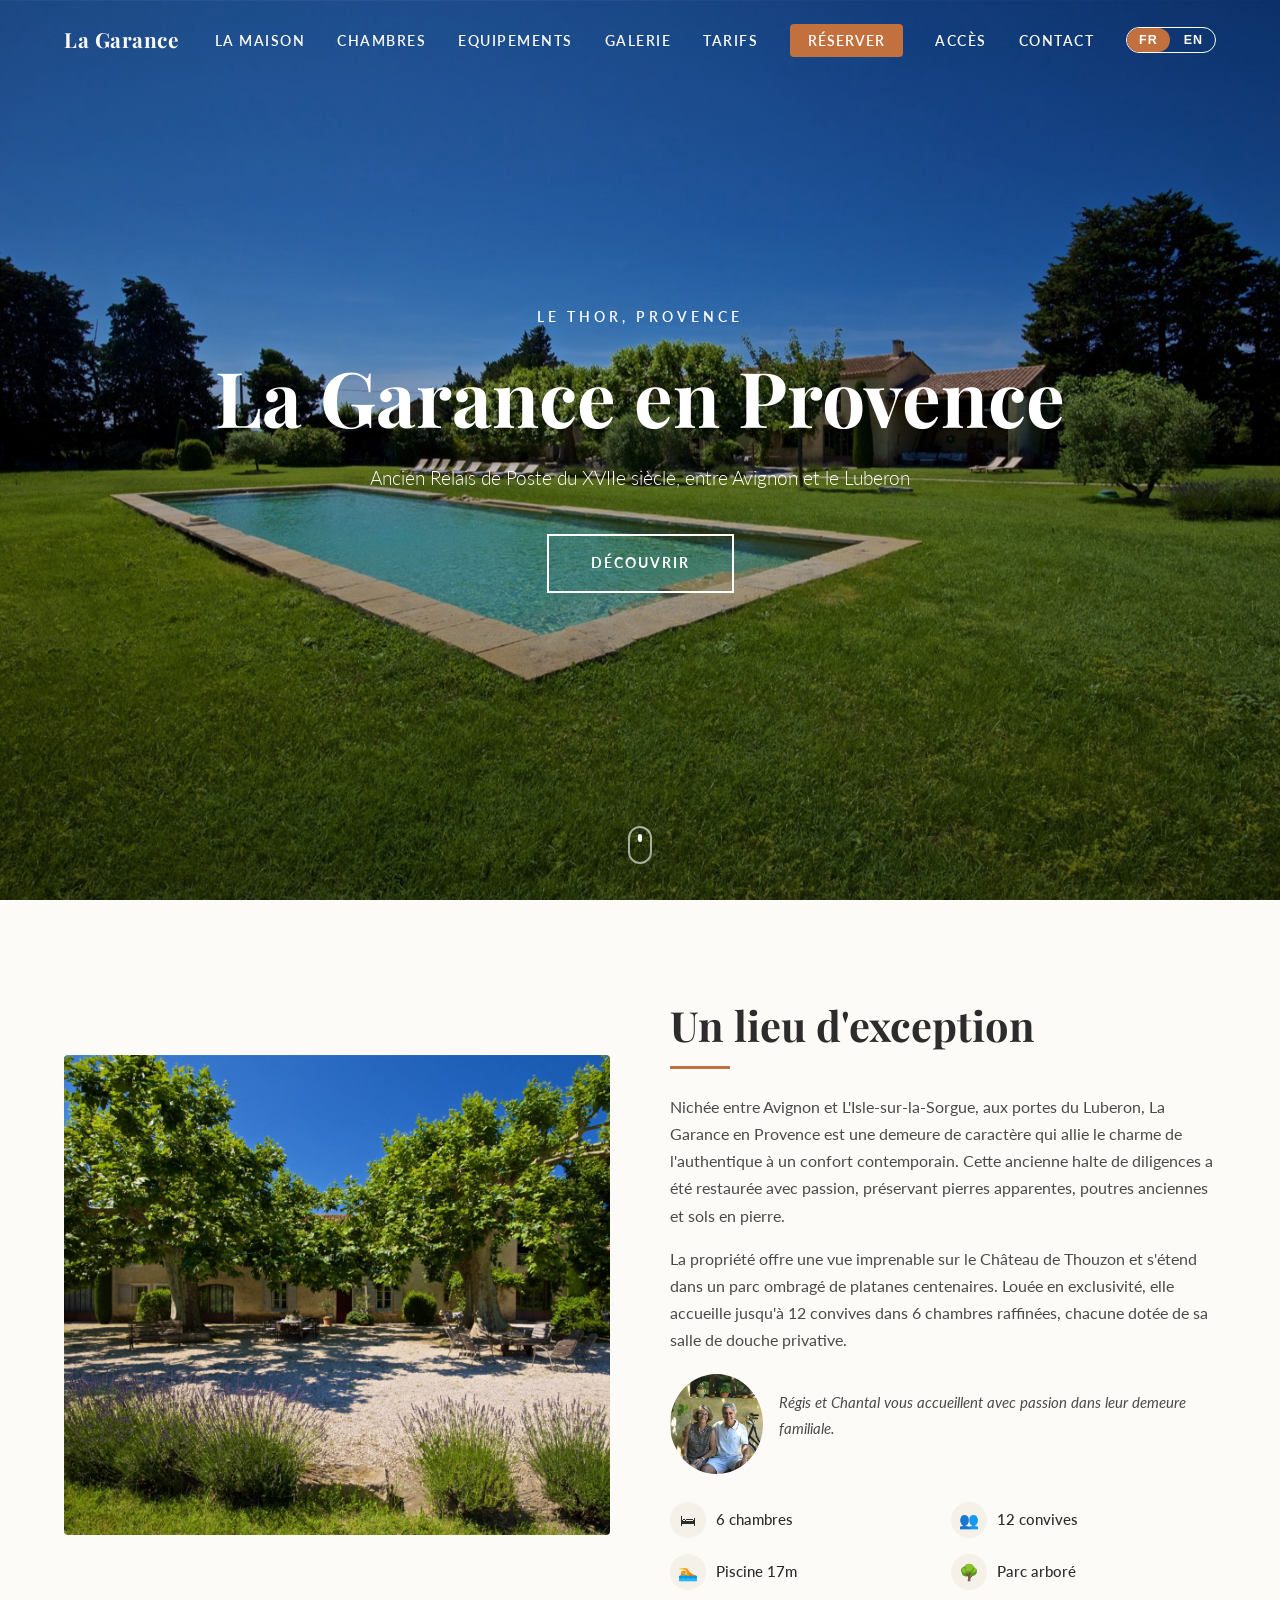
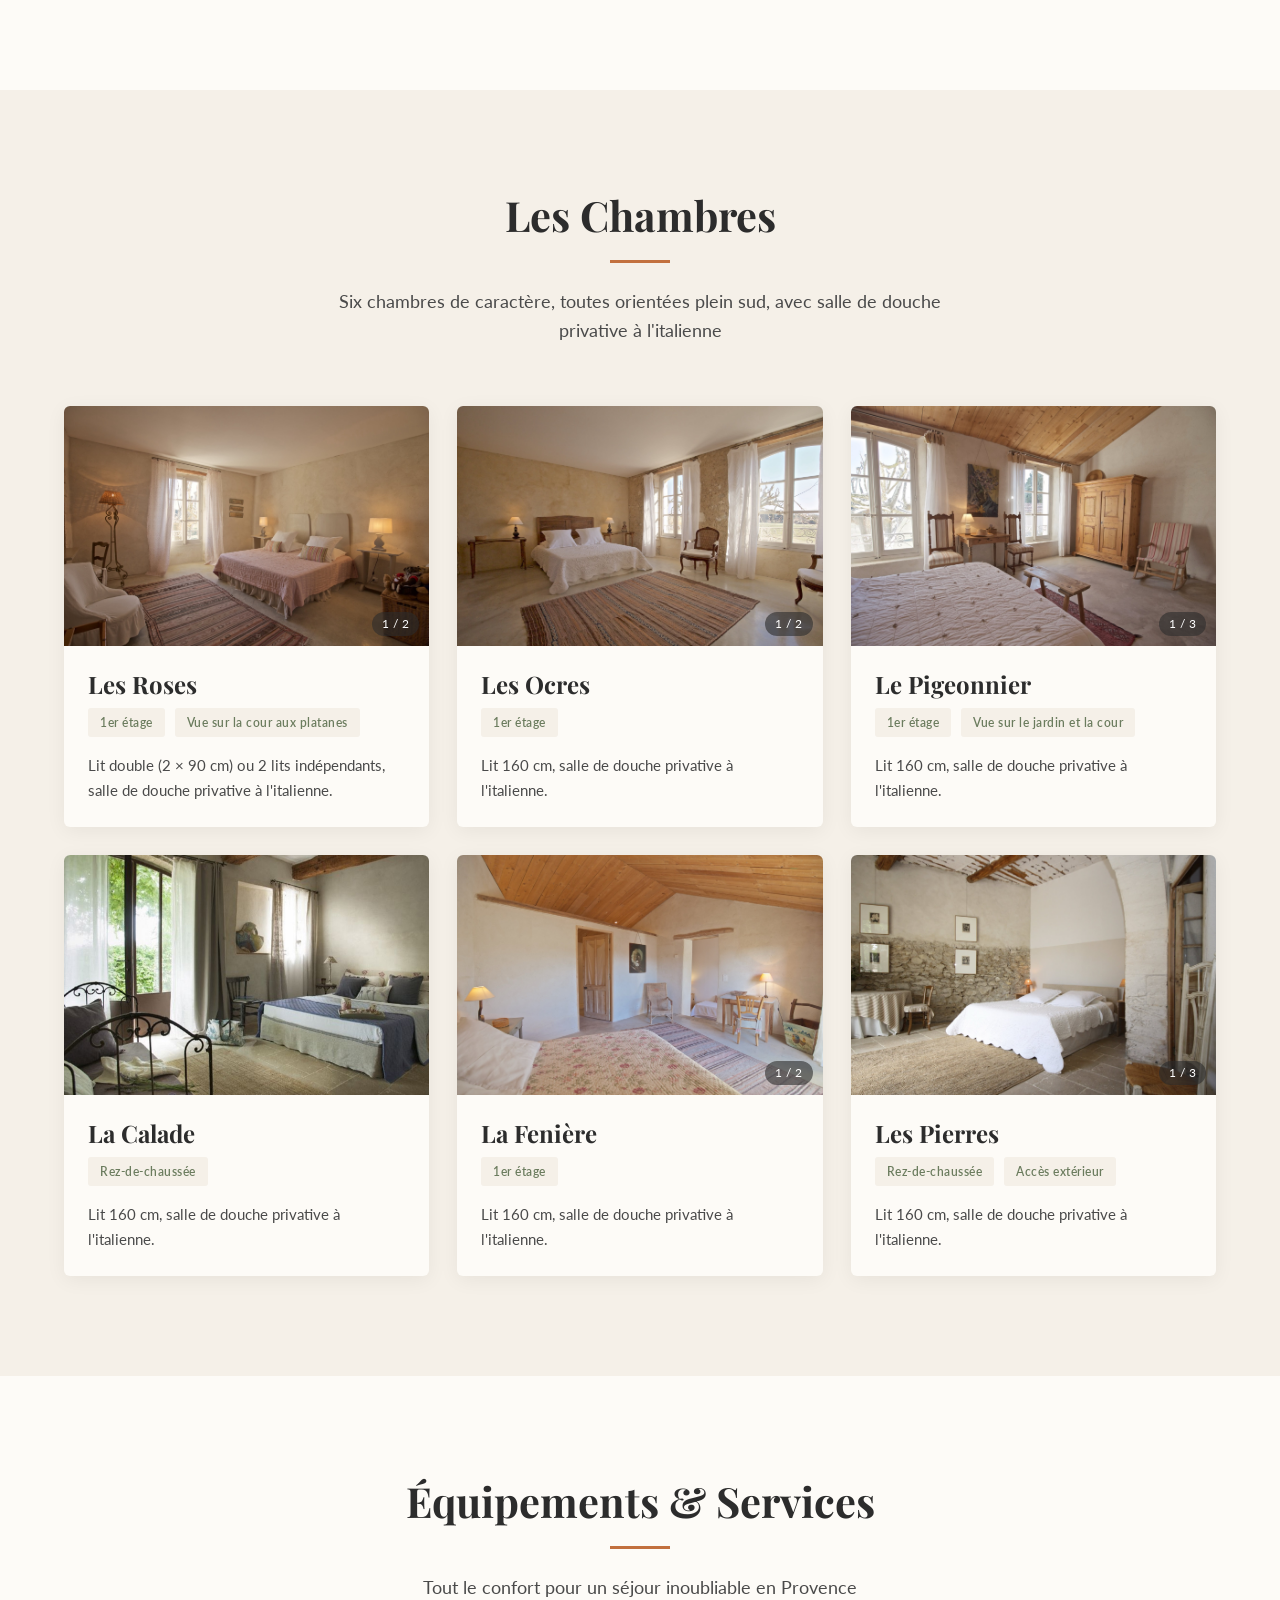
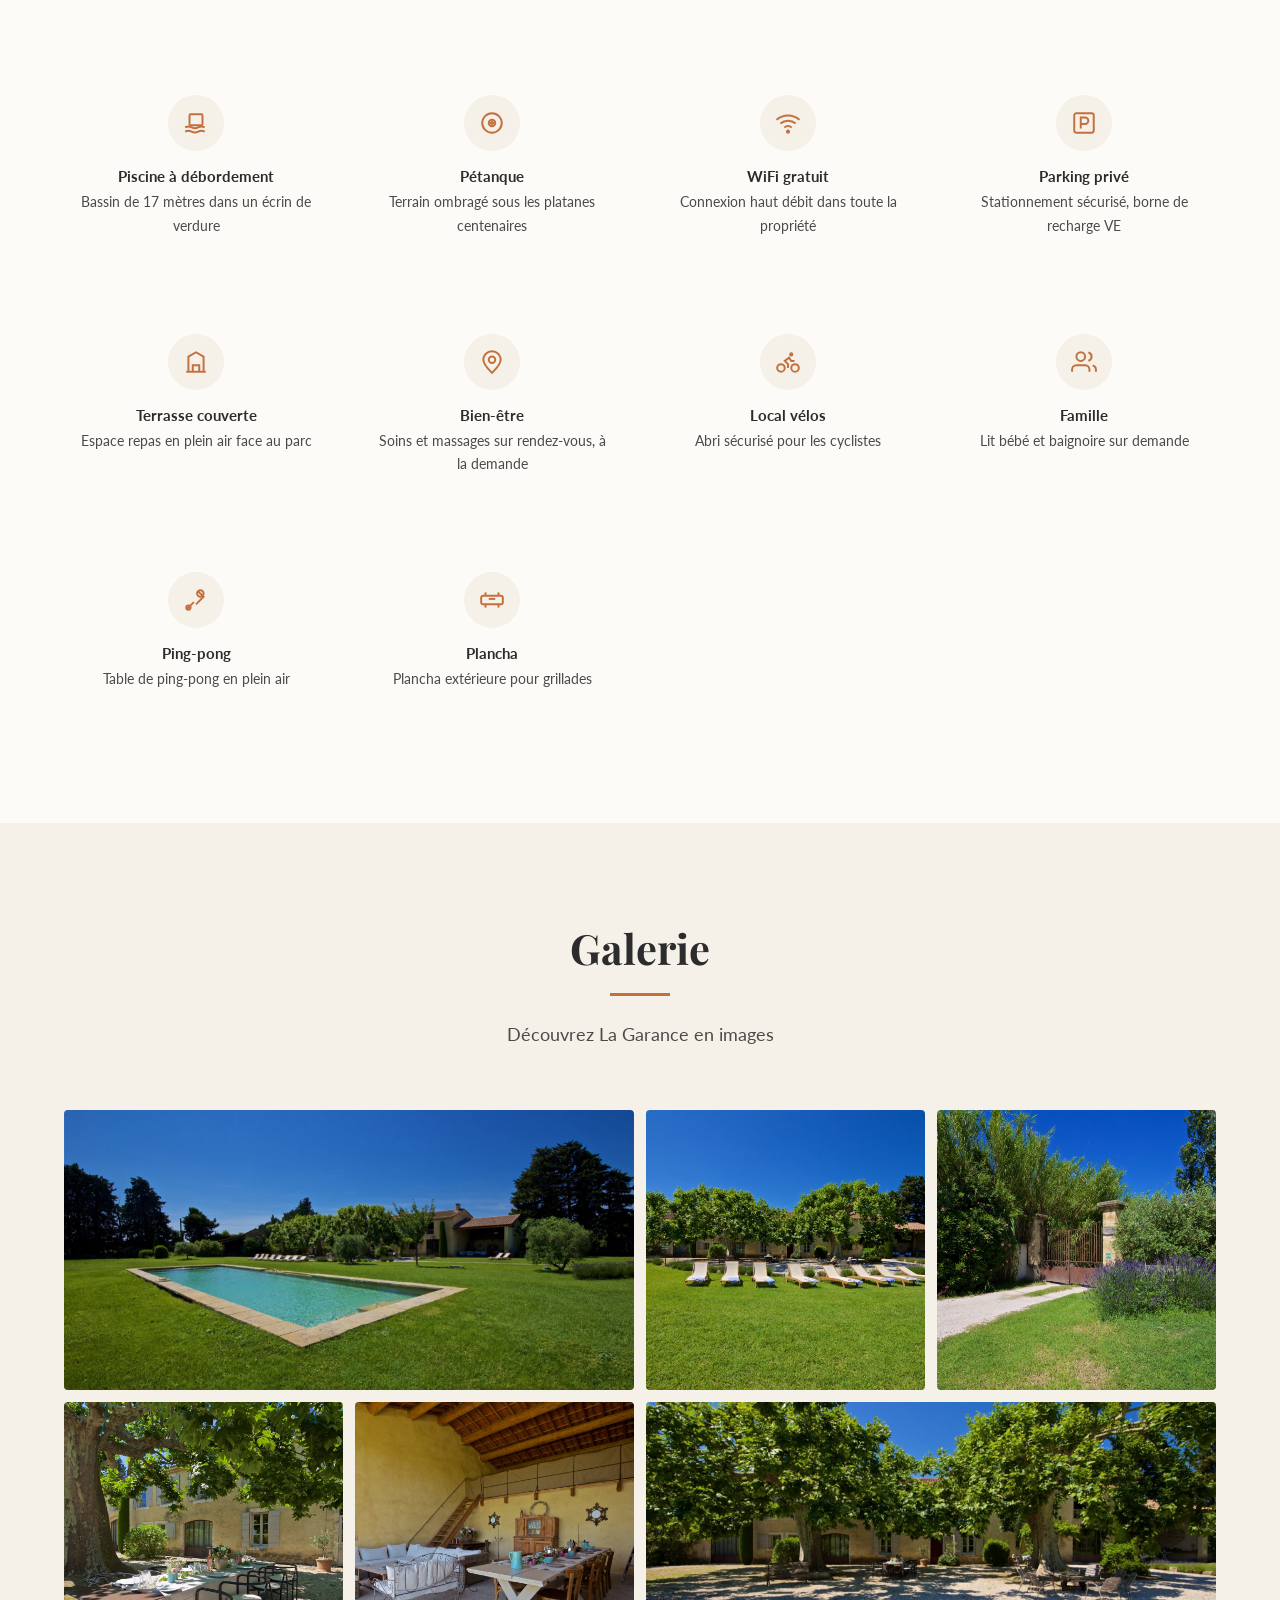
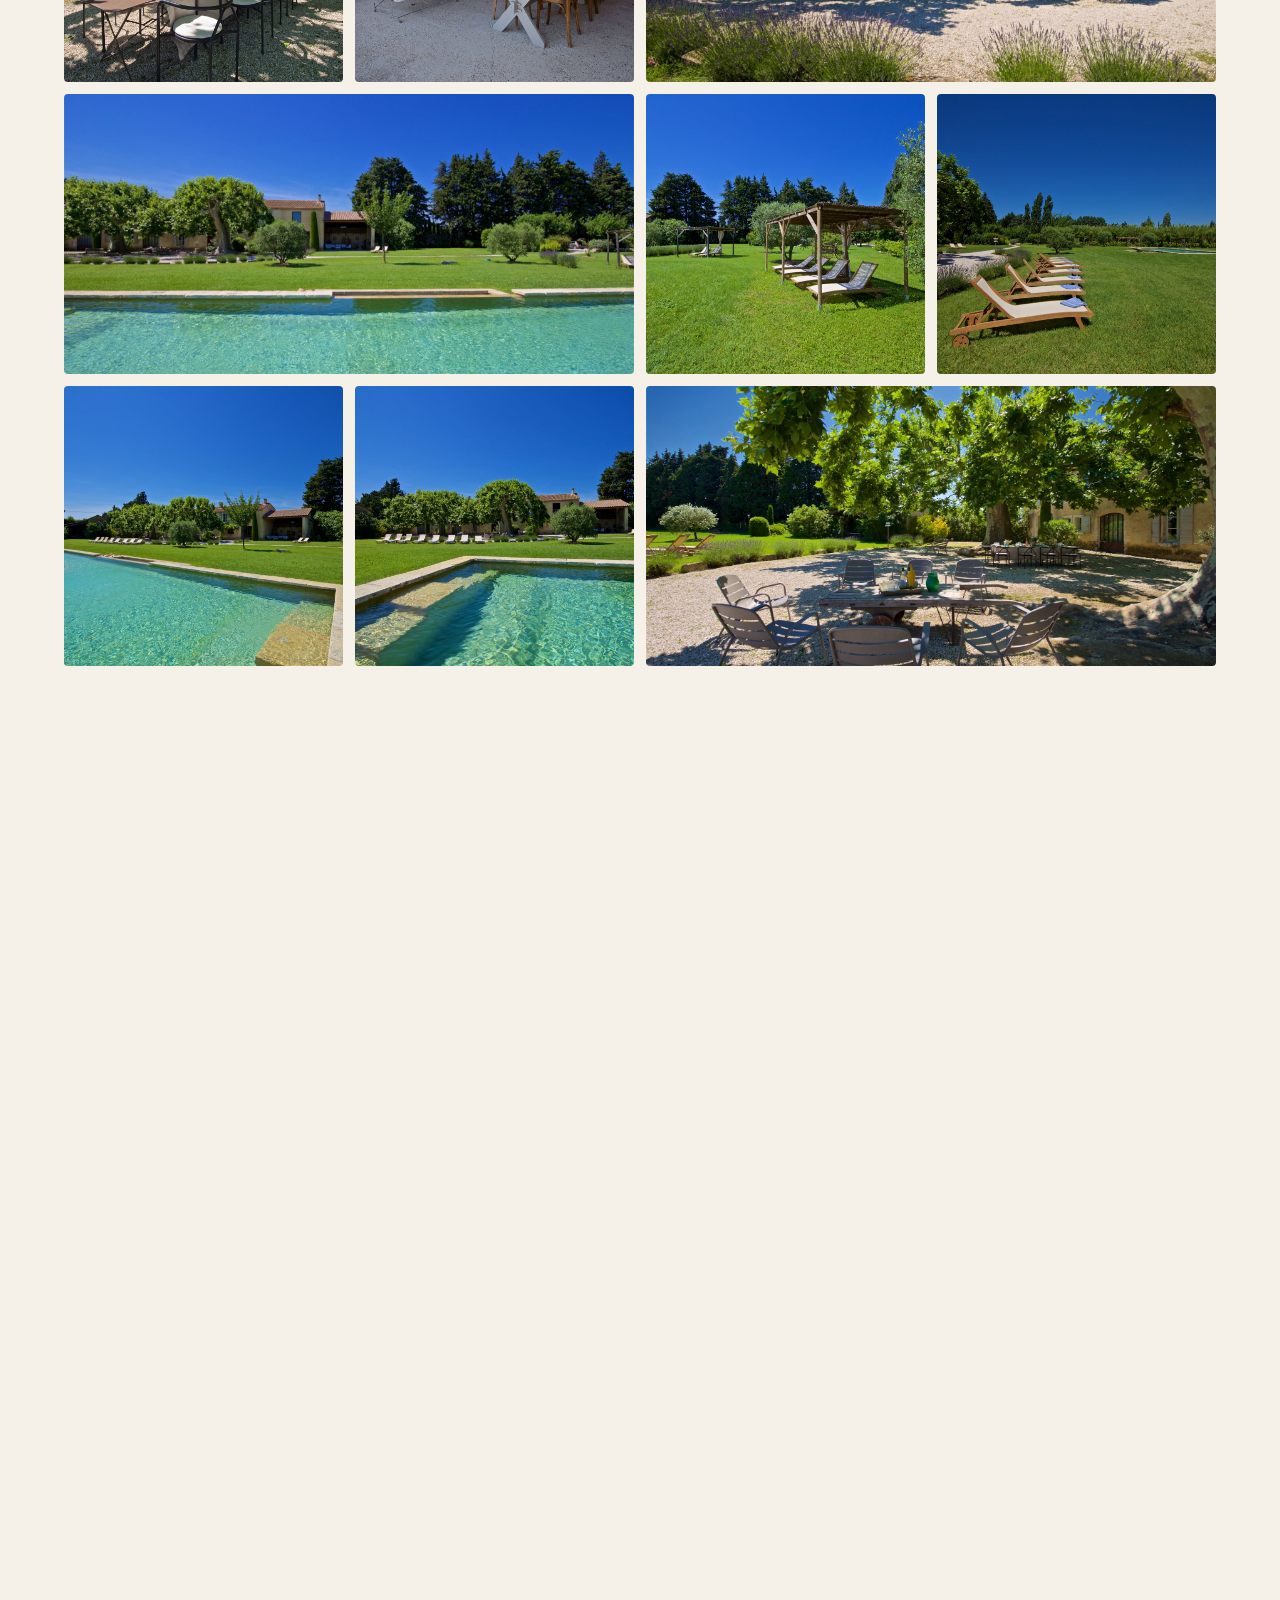
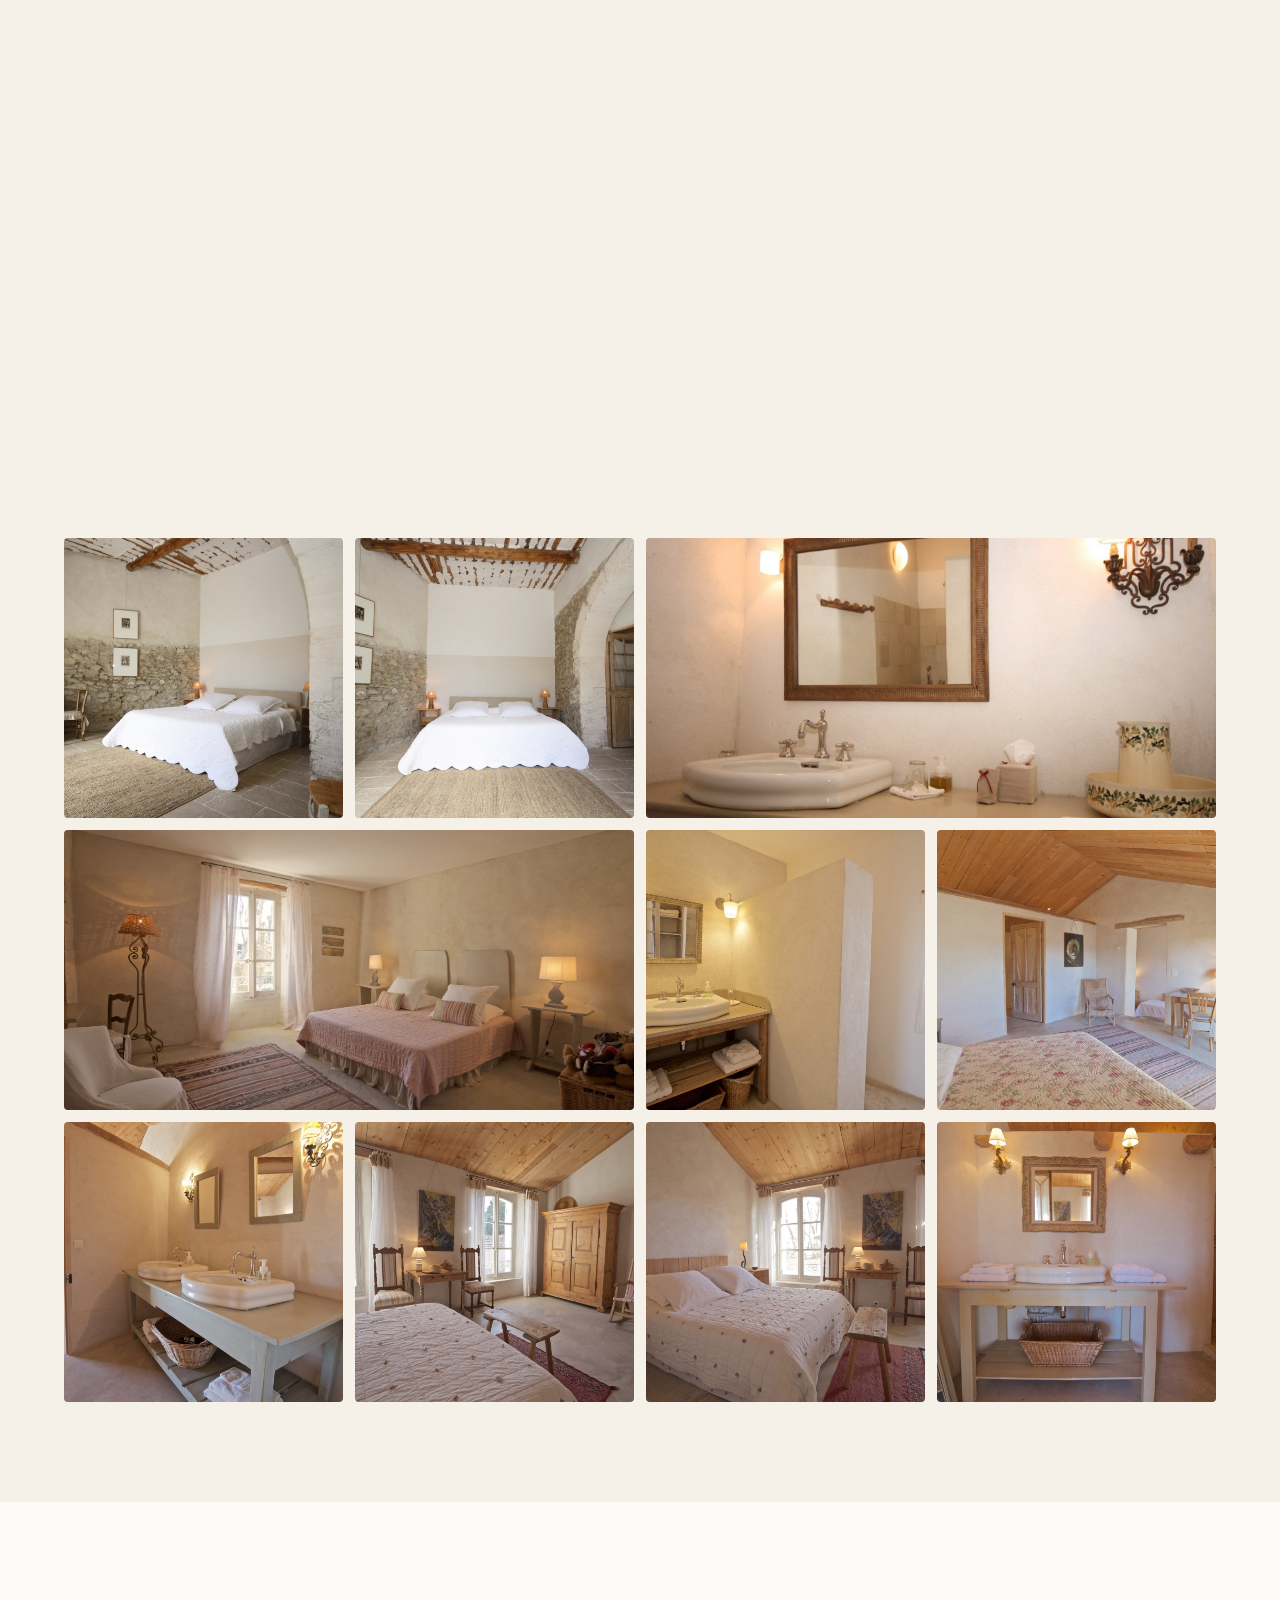
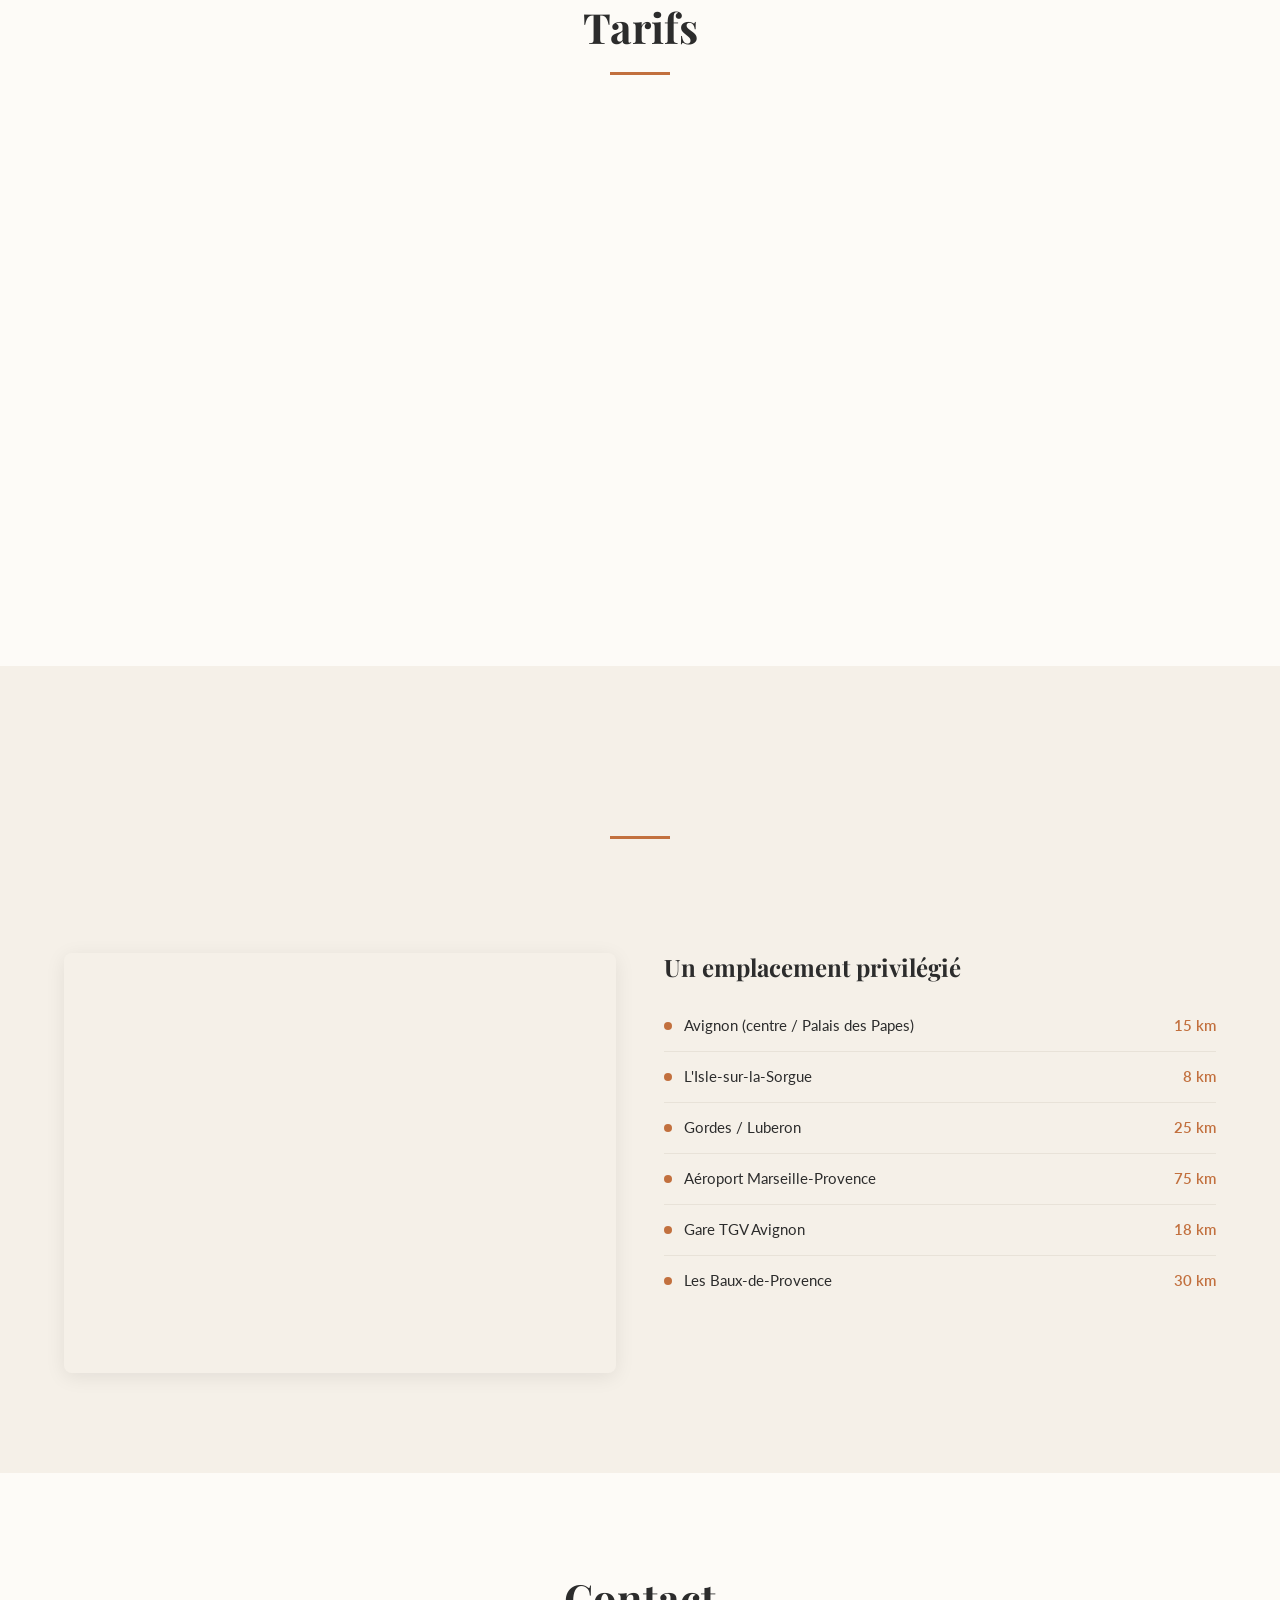
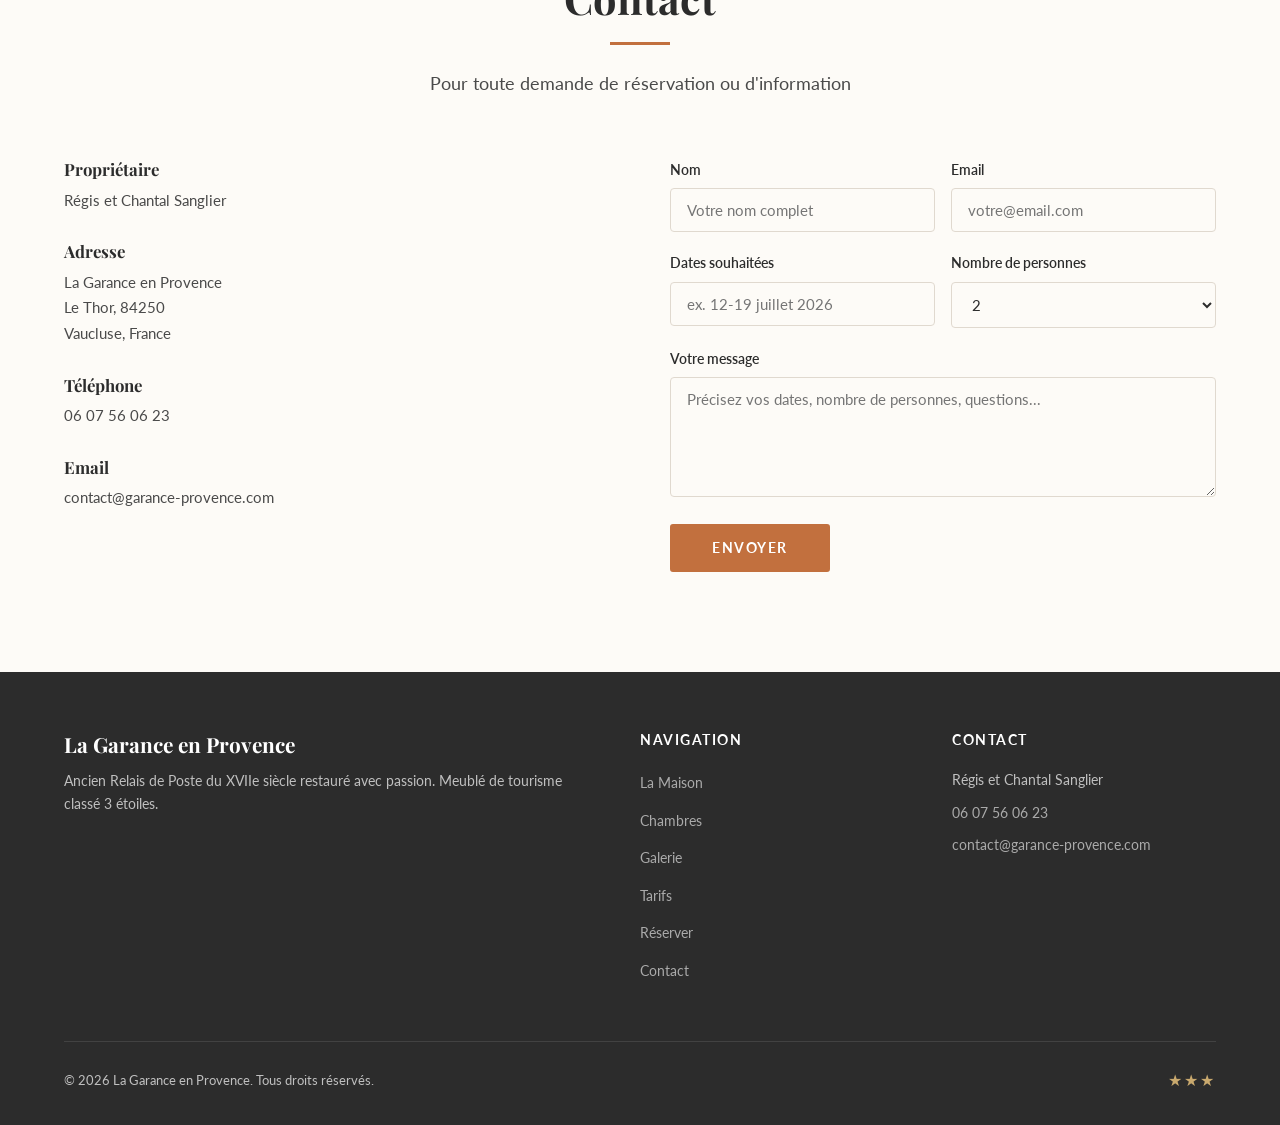
==== index.html @ 7ecfab86 "Chambres : harmonise la mention d'etage (1er etage) Co-Authored-By: Claude Sonnet 5.5 <noreply@anthr" ====
<!DOCTYPE html>
<html lang="fr">
<head>
  <meta charset="UTF-8">
  <meta name="viewport" content="width=device-width, initial-scale=1.0">
  <title>La Garance en Provence — Location de vacances, Le Thor, Vaucluse</title>
  <meta name="description" content="La Garance en Provence : ancien Relais de Poste du XVIIe siècle restauré. 6 chambres, piscine à débordement, entre Avignon et le Luberon. Location exclusive.">
  <meta name="keywords" content="location vacances provence, le thor, vaucluse, luberon, avignon, piscine, maison de charme, gîte luxe">
  <link rel="canonical" href="https://www.garance-provence.com/">
  <meta property="og:title" content="La Garance en Provence — Location de vacances en Provence">
  <meta property="og:description" content="Ancien Relais de Poste du XVIIe siècle, 6 chambres, piscine à débordement, entre Avignon et le Luberon.">
  <meta property="og:type" content="website">
  <meta property="og:url" content="https://www.garance-provence.com">
  <meta property="og:image" content="https://www.garance-provence.com/images/vue-exterieure-maison.jpg">
  <meta property="og:locale" content="fr_FR">
  <meta name="twitter:card" content="summary_large_image">
  <meta name="twitter:title" content="La Garance en Provence — Location de vacances">
  <meta name="twitter:description" content="Ancien Relais de Poste du XVIIe siècle restauré. 6 chambres, piscine à débordement, entre Avignon et le Luberon.">
  <meta name="twitter:image" content="https://www.garance-provence.com/images/vue-exterieure-maison.jpg">
  <meta name="geo.region" content="FR-84">
  <meta name="geo.placename" content="Le Thor">

  <!-- Preload hero image -->
  <link rel="preload" as="image" href="images/piscine-1.jpg">

  <!-- Structured data -->
  <script type="application/ld+json">
  {
    "@context": "https://schema.org",
    "@type": "LodgingBusiness",
    "name": "La Garance en Provence",
    "description": "Ancien Relais de Poste du XVIIe siècle restauré. 6 chambres avec salle de douche privative, piscine à débordement de 17m, entre Avignon et le Luberon.",
    "url": "https://www.garance-provence.com",
    "image": "https://www.garance-provence.com/images/vue-exterieure-maison.jpg",
    "address": {
      "@type": "PostalAddress",
      "streetAddress": "4010 Route de Saint Saturnin d'Avignon",
      "addressLocality": "Le Thor",
      "postalCode": "84250",
      "addressRegion": "Vaucluse",
      "addressCountry": "FR"
    },
    "geo": {
      "@type": "GeoCoordinates",
      "latitude": 43.905,
      "longitude": 4.978
    },
    "telephone": "+33607560623",
    "starRating": {
      "@type": "Rating",
      "ratingValue": "3"
    },
    "numberOfRooms": 6,
    "amenityFeature": [
      {"@type": "LocationFeatureSpecification", "name": "Piscine à débordement 17m", "value": true},
      {"@type": "LocationFeatureSpecification", "name": "Wi-Fi gratuit", "value": true},
      {"@type": "LocationFeatureSpecification", "name": "Parking privé", "value": true},
      {"@type": "LocationFeatureSpecification", "name": "Borne recharge électrique", "value": true}
    ],
    "checkinTime": "16:00",
    "checkoutTime": "10:00",
    "priceRange": "6500€ - 7650€ / semaine",
    "currenciesAccepted": "EUR",
    "maximumAttendeeCapacity": 12
  }
  </script>

  <!-- Fonts -->
  <link rel="preconnect" href="https://fonts.googleapis.com">
  <link rel="preconnect" href="https://fonts.gstatic.com" crossorigin>
  <link href="https://fonts.googleapis.com/css2?family=Playfair+Display:ital,wght@0,400;0,700;1,400&family=Lato:wght@300;400;700&display=swap" rel="stylesheet">

  <!-- Favicon (terracotta colored) -->
  <link rel="icon" href="data:image/svg+xml,<svg xmlns='http://www.w3.org/2000/svg' viewBox='0 0 100 100'><text y='.9em' font-size='90'>🏡</text></svg>">

  <link rel="stylesheet" href="styles.css?v=2">
</head>
<body>

  <!-- ============== HEADER ============== -->
  <header class="site-header">
    <nav class="nav-inner">
      <a href="#hero" class="nav-logo">La Garance</a>
      <ul class="nav-links">
        <li><a href="#about" data-i18n="nav_about">La Maison</a></li>
        <li><a href="#rooms" data-i18n="nav_rooms">Chambres</a></li>
        <li><a href="#amenities" data-i18n="nav_amenities">Equipements</a></li>
        <li><a href="#gallery" data-i18n="nav_gallery">Galerie</a></li>
        <li><a href="#pricing" data-i18n="nav_pricing">Tarifs</a></li>
        <li><a href="booking.html" class="nav-book-btn" data-i18n="nav_booking">Réserver</a></li>
        <li><a href="#location" data-i18n="nav_location">Accès</a></li>
        <li><a href="#contact" data-i18n="nav_contact">Contact</a></li>
        <li>
          <div class="lang-toggle">
            <button class="lang-btn active" data-lang="fr">FR</button>
            <button class="lang-btn" data-lang="en">EN</button>
          </div>
        </li>
      </ul>
      <button class="nav-hamburger" aria-label="Menu">
        <span></span><span></span><span></span>
      </button>
    </nav>
  </header>

  <!-- ============== HERO ============== -->
  <section id="hero" class="hero">
    <div class="hero-bg"></div>
    <div class="hero-content">
      <p class="hero-tag" data-i18n="hero_tag">Le Thor, Provence</p>
      <h1 data-i18n="hero_title">La Garance en Provence</h1>
      <p class="hero-sub" data-i18n="hero_sub">Ancien Relais de Poste du XVIIe siècle, entre Avignon et le Luberon</p>
      <a href="#about" class="hero-cta" data-i18n="hero_cta">Découvrir</a>
    </div>
    <div class="scroll-indicator"><span></span></div>
  </section>

  <!-- ============== ABOUT ============== -->
  <section id="about" class="about">
    <div class="container">
      <div class="about-grid">
        <div class="about-image reveal">
          <img loading="lazy" src="images/cour-platanes.jpg"
               alt="La Garance en Provence — cour intérieure avec platanes centenaires et lavande">
        </div>
        <div class="about-text reveal">
          <h2 data-i18n="about_title">Un lieu d'exception</h2>
          <hr class="section-divider">
          <p data-i18n="about_p1">Nichée entre Avignon et L'Isle-sur-la-Sorgue, aux portes du Luberon, La Garance en Provence est une demeure de caractère qui allie le charme de l'authentique à un confort contemporain. Cette ancienne halte de diligences a été restaurée avec passion, préservant pierres apparentes, poutres anciennes et sols en pierre.</p>
          <p data-i18n="about_p2">La propriété offre une vue imprenable sur le Château de Thouzon et s'étend dans un parc ombragé de platanes centenaires. Louée en exclusivité, elle accueille jusqu'à 12 convives dans 6 chambres raffinées, chacune dotée de sa salle de douche privative.</p>
          <div class="about-owners" style="display:flex;align-items:center;gap:16px;margin:20px 0;">
            <img loading="lazy" src="images/anciennes-photos/garance_12.jpg" alt="Régis et Chantal" style="width:100px;height:100px;border-radius:50%;object-fit:cover;">
            <p style="font-style:italic;color:var(--charcoal-lt);font-size:0.95rem;" data-i18n="about_owners">Régis et Chantal vous accueillent avec passion dans leur demeure familiale.</p>
          </div>
          <div class="about-features">
            <div class="about-feature">
              <div class="icon">🛏</div>
              <span data-i18n="about_f1">6 chambres</span>
            </div>
            <div class="about-feature">
              <div class="icon">👥</div>
              <span data-i18n="about_f2">12 convives</span>
            </div>
            <div class="about-feature">
              <div class="icon">🏊</div>
              <span data-i18n="about_f3">Piscine 17m</span>
            </div>
            <div class="about-feature">
              <div class="icon">🌳</div>
              <span data-i18n="about_f4">Parc arboré</span>
            </div>
          </div>
        </div>
      </div>
    </div>
  </section>

  <!-- ============== ROOMS ============== -->
  <section id="rooms" class="rooms">
    <div class="container">
      <h2 class="section-title reveal" data-i18n="rooms_title">Les Chambres</h2>
      <hr class="section-divider">
      <p class="section-subtitle reveal" data-i18n="rooms_sub">Six chambres de caractère, toutes orientées plein sud, avec salle de douche privative à l'italienne</p>
      <div class="rooms-grid">
        <!-- Room 1 -->
        <div class="room-card reveal">
          <div class="room-card-img room-carousel">
            <div class="room-carousel-track">
              <img loading="lazy" src="images/chambre-roses.jpg" alt="Chambre Les Roses">
              <img loading="lazy" src="images/chambre-roses-salle-de-douche.jpg" alt="Salle de douche de la chambre Les Roses">
            </div>
          </div>
          <div class="room-card-body">
            <h3 data-i18n="room1_title">Les Roses</h3>
            <div class="room-tags">
              <span class="room-tag" data-i18n="room1_tag1">1er étage</span>
              <span class="room-tag" data-i18n="room1_tag2">Vue sur la cour aux platanes</span>
            </div>
            <p data-i18n="room1_desc">Lit double (2 × 90 cm) ou 2 lits indépendants, salle de douche privative à l'italienne.</p>
          </div>
        </div>
        <!-- Room 2 -->
        <div class="room-card reveal">
          <div class="room-card-img room-carousel">
            <div class="room-carousel-track">
              <img loading="lazy" src="images/chambre-ocres.jpg" alt="Chambre Les Ocres">
              <img loading="lazy" src="images/chambre-ocres-salle-de-douche.jpg" alt="Salle de douche de la chambre Les Ocres">
            </div>
          </div>
          <div class="room-card-body">
            <h3 data-i18n="room2_title">Les Ocres</h3>
            <div class="room-tags">
              <span class="room-tag" data-i18n="room2_tag1">1er étage</span>
            </div>
            <p data-i18n="room2_desc">Lit 160 cm, salle de douche privative à l'italienne.</p>
          </div>
        </div>
        <!-- Room 3 -->
        <div class="room-card reveal">
          <div class="room-card-img room-carousel">
            <div class="room-carousel-track">
              <img loading="lazy" src="images/chambre-pigeonnier-1.jpg" alt="Chambre Le Pigeonnier">
              <img loading="lazy" src="images/chambre-pigeonnier-2.jpg" alt="Chambre Le Pigeonnier, autre vue">
              <img loading="lazy" src="images/chambre-pigeonnier-salle-de-douche.jpg" alt="Salle de douche de la chambre Le Pigeonnier">
            </div>
          </div>
          <div class="room-card-body">
            <h3 data-i18n="room3_title">Le Pigeonnier</h3>
            <div class="room-tags">
              <span class="room-tag" data-i18n="room3_tag1">1er étage</span>
              <span class="room-tag" data-i18n="room3_tag2">Vue sur le jardin et la cour</span>
            </div>
            <p data-i18n="room3_desc">Lit 160 cm, salle de douche privative à l'italienne.</p>
          </div>
        </div>
        <!-- Room 4 -->
        <div class="room-card reveal">
          <div class="room-card-img">
            <div class="room-carousel-track">
              <img loading="lazy" src="images/chambre-calade.jpg" alt="Chambre La Calade">
            </div>
          </div>
          <div class="room-card-body">
            <h3 data-i18n="room4_title">La Calade</h3>
            <div class="room-tags">
              <span class="room-tag" data-i18n="room4_tag1">Rez-de-chaussée</span>
            </div>
            <p data-i18n="room4_desc">Lit 160 cm, salle de douche privative à l'italienne.</p>
          </div>
        </div>
        <!-- Room 5 -->
        <div class="room-card reveal">
          <div class="room-card-img room-carousel">
            <div class="room-carousel-track">
              <img loading="lazy" src="images/chambre-feniere.jpg" alt="Chambre La Fenière">
              <img loading="lazy" src="images/chambre-feniere-salle-de-douche.jpg" alt="Salle de douche de la chambre La Fenière">
            </div>
          </div>
          <div class="room-card-body">
            <h3 data-i18n="room5_title">La Fenière</h3>
            <div class="room-tags">
              <span class="room-tag" data-i18n="room5_tag1">1er étage</span>
            </div>
            <p data-i18n="room5_desc">Lit 160 cm, salle de douche privative à l'italienne.</p>
          </div>
        </div>
        <!-- Room 6 -->
        <div class="room-card reveal">
          <div class="room-card-img room-carousel">
            <div class="room-carousel-track">
              <img loading="lazy" src="images/chambre-pierres-1.jpg" alt="Chambre Les Pierres">
              <img loading="lazy" src="images/chambre-pierres-2.jpg" alt="Chambre Les Pierres, autre vue">
              <img loading="lazy" src="images/chambre-pierres-salle-de-douche.jpg" alt="Salle de douche de la chambre Les Pierres">
            </div>
          </div>
          <div class="room-card-body">
            <h3 data-i18n="room6_title">Les Pierres</h3>
            <div class="room-tags">
              <span class="room-tag" data-i18n="room6_tag1">Rez-de-chaussée</span>
              <span class="room-tag" data-i18n="room6_tag2">Accès extérieur</span>
            </div>
            <p data-i18n="room6_desc">Lit 160 cm, salle de douche privative à l'italienne.</p>
          </div>
        </div>
      </div>
    </div>
  </section>

  <!-- ============== AMENITIES ============== -->
  <section id="amenities" class="amenities">
    <div class="container">
      <h2 class="section-title reveal" data-i18n="amen_title">Équipements & Services</h2>
      <hr class="section-divider">
      <p class="section-subtitle reveal" data-i18n="amen_sub">Tout le confort pour un séjour inoubliable en Provence</p>
      <div class="amenities-grid">
        <!-- Pool -->
        <div class="amenity-item reveal">
          <div class="amenity-icon">
            <svg viewBox="0 0 24 24"><path d="M2 20c2-1 4-1 6 0s4 1 6 0 4-1 6 0"/><path d="M2 16c2-1 4-1 6 0s4 1 6 0 4-1 6 0"/><rect x="6" y="4" width="12" height="10" rx="1"/></svg>
          </div>
          <h4 data-i18n="amen1_title">Piscine à débordement</h4>
          <p data-i18n="amen1_desc">Bassin de 17 mètres dans un écrin de verdure</p>
        </div>
        <!-- Petanque -->
        <div class="amenity-item reveal">
          <div class="amenity-icon">
            <svg viewBox="0 0 24 24"><circle cx="12" cy="12" r="9"/><circle cx="12" cy="12" r="3"/><circle cx="12" cy="12" r="1"/></svg>
          </div>
          <h4 data-i18n="amen2_title">Pétanque</h4>
          <p data-i18n="amen2_desc">Terrain ombragé sous les platanes centenaires</p>
        </div>
        <!-- WiFi -->
        <div class="amenity-item reveal">
          <div class="amenity-icon">
            <svg viewBox="0 0 24 24"><path d="M5 12.55a11 11 0 0 1 14.08 0"/><path d="M1.42 9a16 16 0 0 1 21.16 0"/><path d="M8.53 16.11a6 6 0 0 1 6.95 0"/><circle cx="12" cy="20" r="1"/></svg>
          </div>
          <h4 data-i18n="amen3_title">WiFi gratuit</h4>
          <p data-i18n="amen3_desc">Connexion haut débit dans toute la propriété</p>
        </div>
        <!-- Parking -->
        <div class="amenity-item reveal">
          <div class="amenity-icon">
            <svg viewBox="0 0 24 24"><rect x="3" y="3" width="18" height="18" rx="2"/><path d="M9 17V7h4a3 3 0 0 1 0 6H9"/></svg>
          </div>
          <h4 data-i18n="amen4_title">Parking privé</h4>
          <p data-i18n="amen4_desc">Stationnement sécurisé, borne de recharge VE</p>
        </div>
        <!-- Terrace -->
        <div class="amenity-item reveal">
          <div class="amenity-icon">
            <svg viewBox="0 0 24 24"><path d="M3 21h18"/><path d="M5 21V7l7-4 7 4v14"/><path d="M9 21v-6h6v6"/></svg>
          </div>
          <h4 data-i18n="amen5_title">Terrasse couverte</h4>
          <p data-i18n="amen5_desc">Espace repas en plein air face au parc</p>
        </div>
        <!-- Wellness -->
        <div class="amenity-item reveal">
          <div class="amenity-icon">
            <svg viewBox="0 0 24 24"><path d="M12 22c4-4 8-7.5 8-12a8 8 0 1 0-16 0c0 4.5 4 8 8 12z"/><circle cx="12" cy="10" r="3"/></svg>
          </div>
          <h4 data-i18n="amen6_title">Bien-être</h4>
          <p data-i18n="amen6_desc">Soins et massages sur rendez-vous, à la demande</p>
        </div>
        <!-- Bikes -->
        <div class="amenity-item reveal">
          <div class="amenity-icon">
            <svg viewBox="0 0 24 24"><circle cx="5.5" cy="17.5" r="3.5"/><circle cx="18.5" cy="17.5" r="3.5"/><path d="M15 6a1 1 0 1 0 0-2 1 1 0 0 0 0 2z"/><path d="M12 17.5V14l-3-3 4-3 2 3h3"/></svg>
          </div>
          <h4 data-i18n="amen7_title">Local vélos</h4>
          <p data-i18n="amen7_desc">Abri sécurisé pour les cyclistes</p>
        </div>
        <!-- Family -->
        <div class="amenity-item reveal">
          <div class="amenity-icon">
            <svg viewBox="0 0 24 24"><path d="M17 21v-2a4 4 0 0 0-4-4H5a4 4 0 0 0-4 4v2"/><circle cx="9" cy="7" r="4"/><path d="M23 21v-2a4 4 0 0 0-3-3.87"/><path d="M16 3.13a4 4 0 0 1 0 7.75"/></svg>
          </div>
          <h4 data-i18n="amen8_title">Famille</h4>
          <p data-i18n="amen8_desc">Lit bébé et baignoire sur demande</p>
        </div>
        <!-- Ping Pong -->
        <div class="amenity-item reveal">
          <div class="amenity-icon">
            <svg viewBox="0 0 24 24"><circle cx="16" cy="6" r="3"/><path d="M3 21l7-7"/><circle cx="5" cy="19" r="2"/><path d="M14 4l5 5-7 7"/></svg>
          </div>
          <h4 data-i18n="amen9_title">Ping-pong</h4>
          <p data-i18n="amen9_desc">Table de ping-pong en plein air</p>
        </div>
        <!-- Plancha -->
        <div class="amenity-item reveal">
          <div class="amenity-icon">
            <svg viewBox="0 0 24 24"><rect x="2" y="8" width="20" height="8" rx="2"/><path d="M6 8V5"/><path d="M18 8V5"/><path d="M6 16v3"/><path d="M18 16v3"/><path d="M9 11h6"/></svg>
          </div>
          <h4 data-i18n="amen10_title">Plancha</h4>
          <p data-i18n="amen10_desc">Plancha extérieure pour grillades</p>
        </div>
      </div>
    </div>
  </section>

  <!-- ============== GALLERY ============== -->
  <section id="gallery" class="gallery">
    <div class="container">
      <h2 class="section-title reveal" data-i18n="gallery_title">Galerie</h2>
      <hr class="section-divider">
      <p class="section-subtitle reveal" data-i18n="gallery_sub">Découvrez La Garance en images</p>
      <div class="gallery-grid">
        <div class="gallery-item wide reveal">
          <img loading="lazy" src="images/piscine-1.jpg" alt="Piscine en pierre et jardin, vue sur le mas">
        </div>
        <div class="gallery-item reveal">
          <img loading="lazy" src="images/vue-exterieure-maison.jpg" alt="Façade du mas et transats sous les platanes">
        </div>
        <div class="gallery-item reveal">
          <img loading="lazy" src="images/entree-portail.jpg" alt="Portail d'entrée bordé de lavande et de lauriers-roses">
        </div>
        <div class="gallery-item reveal">
          <img loading="lazy" src="images/sous-les-platanes-1.jpg" alt="Déjeuner sous les platanes">
        </div>
        <div class="gallery-item reveal">
          <img loading="lazy" src="images/salon-exterieur-1.jpg" alt="Salon extérieur sous la terrasse couverte">
        </div>
        <div class="gallery-item wide reveal">
          <img loading="lazy" src="images/cour-platanes.jpg" alt="Cour intérieure avec platanes centenaires">
        </div>
        <div class="gallery-item wide reveal">
          <img loading="lazy" src="images/piscine-2.jpg" alt="Piscine au milieu du parc">
        </div>
        <div class="gallery-item reveal">
          <img loading="lazy" src="images/autour-piscine-1.jpg" alt="Autour de la piscine, transats et pelouse">
        </div>
        <div class="gallery-item reveal">
          <img loading="lazy" src="images/autour-piscine-2.jpg" alt="Détente au bord de la piscine">
        </div>
        <div class="gallery-item reveal">
          <img loading="lazy" src="images/piscine-3.jpg" alt="Piscine et jardin ensoleillé">
        </div>
        <div class="gallery-item reveal">
          <img loading="lazy" src="images/piscine-4.jpg" alt="Piscine et mas en arrière-plan">
        </div>
        <div class="gallery-item wide reveal">
          <img loading="lazy" src="images/sous-les-platanes-2.jpg" alt="Table dressée sous les platanes">
        </div>
        <div class="gallery-item wide reveal">
          <img loading="lazy" src="images/sous-les-platanes-3.jpg" alt="Coin repas sous les platanes">
        </div>
        <div class="gallery-item reveal">
          <img loading="lazy" src="images/sous-les-platanes-4.jpg" alt="Ombre fraîche sous les platanes">
        </div>
        <div class="gallery-item reveal">
          <img loading="lazy" src="images/salon-exterieur-2.jpg" alt="Salon extérieur et canapés">
        </div>
        <div class="gallery-item reveal">
          <img loading="lazy" src="images/salon-exterieur-3.jpg" alt="Terrasse couverte et salon extérieur">
        </div>
        <div class="gallery-item reveal">
          <img loading="lazy" src="images/salon-salle-a-manger-exterieur.jpg" alt="Salle à manger extérieure couverte">
        </div>
        <div class="gallery-item wide reveal">
          <img loading="lazy" src="images/salon-blanc-1.jpg" alt="Salon avec cheminée en briques et poutres apparentes">
        </div>
        <div class="gallery-item wide reveal">
          <img loading="lazy" src="images/salon-blanc-2.jpg" alt="Salon blanc, fauteuils et cheminée">
        </div>
        <div class="gallery-item reveal">
          <img loading="lazy" src="images/salon-bureau.jpg" alt="Coin bureau du salon">
        </div>
        <div class="gallery-item reveal">
          <img loading="lazy" src="images/salon-entree.jpg" alt="Salon près de l'entrée">
        </div>
        <div class="gallery-item reveal">
          <img loading="lazy" src="images/escalier.jpg" alt="Escalier en pierre">
        </div>
        <div class="gallery-item reveal">
          <img loading="lazy" src="images/cuisine-1.jpg" alt="Cuisine du mas">
        </div>
        <div class="gallery-item wide reveal">
          <img loading="lazy" src="images/cuisine-2.jpg" alt="Cuisine équipée">
        </div>
        <div class="gallery-item wide reveal">
          <img loading="lazy" src="images/cuisine-salle-a-manger.jpg" alt="Cuisine et salle à manger">
        </div>
        <div class="gallery-item reveal">
          <img loading="lazy" src="images/chambre-ocres-salle-de-douche.jpg" alt="Salle de douche de la chambre Les Ocres">
        </div>
        <div class="gallery-item reveal">
          <img loading="lazy" src="images/chambre-ocres.jpg" alt="Chambre Les Ocres">
        </div>
        <div class="gallery-item reveal">
          <img loading="lazy" src="images/chambre-pierres-1.jpg" alt="Chambre Les Pierres">
        </div>
        <div class="gallery-item reveal">
          <img loading="lazy" src="images/chambre-pierres-2.jpg" alt="Chambre Les Pierres, autre vue">
        </div>
        <div class="gallery-item wide reveal">
          <img loading="lazy" src="images/chambre-pierres-salle-de-douche.jpg" alt="Salle de douche de la chambre Les Pierres">
        </div>
        <div class="gallery-item wide reveal">
          <img loading="lazy" src="images/chambre-roses.jpg" alt="Chambre Les Roses">
        </div>
        <div class="gallery-item reveal">
          <img loading="lazy" src="images/chambre-roses-salle-de-douche.jpg" alt="Salle de douche de la chambre Les Roses">
        </div>
        <div class="gallery-item reveal">
          <img loading="lazy" src="images/chambre-feniere.jpg" alt="Chambre La Fenière">
        </div>
        <div class="gallery-item reveal">
          <img loading="lazy" src="images/chambre-feniere-salle-de-douche.jpg" alt="Salle de douche de la chambre La Fenière">
        </div>
        <div class="gallery-item reveal">
          <img loading="lazy" src="images/chambre-pigeonnier-1.jpg" alt="Chambre Le Pigeonnier">
        </div>
        <div class="gallery-item reveal">
          <img loading="lazy" src="images/chambre-pigeonnier-2.jpg" alt="Chambre Le Pigeonnier, autre vue">
        </div>
        <div class="gallery-item reveal">
          <img loading="lazy" src="images/chambre-pigeonnier-salle-de-douche.jpg" alt="Salle de douche de la chambre Le Pigeonnier">
        </div>
      </div>
    </div>
  </section>

  <!-- Lightbox -->
  <div id="lightbox" class="lightbox">
    <button class="lightbox-close" aria-label="Fermer">&times;</button>
    <button class="lightbox-nav lightbox-prev" aria-label="Précédent">&#8249;</button>
    <img src="" alt="">
    <button class="lightbox-nav lightbox-next" aria-label="Suivant">&#8250;</button>
  </div>

  <!-- ============== PRICING ============== -->
  <section id="pricing" class="pricing">
    <div class="container">
      <h2 class="section-title reveal" data-i18n="price_title">Tarifs</h2>
      <hr class="section-divider">
      <p class="section-subtitle reveal" data-i18n="price_sub">Location exclusive de l'ensemble de la propriété (6 chambres, 12 personnes)</p>
      <div class="pricing-grid">
        <!-- High -->
        <div class="pricing-card featured reveal">
          <span class="pricing-badge" data-i18n="price_badge">Populaire</span>
          <div class="pricing-season" data-i18n="price_s1">Haute saison</div>
          <div class="pricing-months" data-i18n="price_s1m">Juillet — Août</div>
          <div class="pricing-amount">7 650 €</div>
          <div class="pricing-period" data-i18n="price_week">/ semaine</div>
        </div>
        <!-- Mid -->
        <div class="pricing-card reveal">
          <div class="pricing-season" data-i18n="price_s2">Moyenne saison</div>
          <div class="pricing-months" data-i18n="price_s2m">Juin — Septembre</div>
          <div class="pricing-amount">7 150 €</div>
          <div class="pricing-period" data-i18n="price_week">/ semaine</div>
        </div>
        <!-- Rest -->
        <div class="pricing-card reveal">
          <div class="pricing-season" data-i18n="price_s3">Reste de l'année</div>
          <div class="pricing-months" data-i18n="price_s3m">Octobre — Mai</div>
          <div class="pricing-amount">6 500 €</div>
          <div class="pricing-period" data-i18n="price_week">/ semaine</div>
        </div>
      </div>
      <p class="pricing-note reveal" data-i18n="price_note">Frais de ménage : <strong>250 €</strong> par semaine. Meublé de tourisme classé <strong>3 étoiles</strong>.</p>
      <div style="text-align:center;margin-top:32px" class="reveal">
        <a href="booking.html" class="hero-cta" style="opacity:1;animation:none;border-color:var(--terracotta);color:var(--terracotta)" data-i18n="price_cta">Vérifier les disponibilités</a>
      </div>
    </div>
  </section>

  <!-- ============== LOCATION ============== -->
  <section id="location" class="location">
    <div class="container">
      <h2 class="section-title reveal" data-i18n="loc_title">Situation</h2>
      <hr class="section-divider">
      <p class="section-subtitle reveal" data-i18n="loc_sub">Au cœur du Vaucluse, entre Avignon et le Luberon</p>
      <div class="location-grid">
        <div class="location-map reveal">
          <iframe
            src="https://www.google.com/maps?q=La+Garance+en+Provence,+Le+Thor,+84250,+France&output=embed"
            allowfullscreen loading="lazy" referrerpolicy="no-referrer-when-downgrade">
          </iframe>
        </div>
        <div class="location-info reveal">
          <h3 data-i18n="loc_h3">Un emplacement privilégié</h3>
          <ul class="location-distances">
            <li>
              <span class="distance-dot"></span>
              <span data-i18n="loc_d1">Avignon (centre / Palais des Papes)</span>
              <span class="distance-value" data-i18n="loc_d1v">15 km</span>
            </li>
            <li>
              <span class="distance-dot"></span>
              <span data-i18n="loc_d2">L'Isle-sur-la-Sorgue</span>
              <span class="distance-value" data-i18n="loc_d2v">8 km</span>
            </li>
            <li>
              <span class="distance-dot"></span>
              <span data-i18n="loc_d3">Gordes / Luberon</span>
              <span class="distance-value" data-i18n="loc_d3v">25 km</span>
            </li>
            <li>
              <span class="distance-dot"></span>
              <span data-i18n="loc_d4">Aéroport Marseille-Provence</span>
              <span class="distance-value" data-i18n="loc_d4v">75 km</span>
            </li>
            <li>
              <span class="distance-dot"></span>
              <span data-i18n="loc_d5">Gare TGV Avignon</span>
              <span class="distance-value" data-i18n="loc_d5v">18 km</span>
            </li>
            <li>
              <span class="distance-dot"></span>
              <span data-i18n="loc_d6">Les Baux-de-Provence</span>
              <span class="distance-value" data-i18n="loc_d6v">30 km</span>
            </li>
          </ul>
        </div>
      </div>
    </div>
  </section>

  <!-- ============== CONTACT ============== -->
  <section id="contact" class="contact">
    <div class="container">
      <h2 class="section-title reveal" data-i18n="contact_title">Contact</h2>
      <hr class="section-divider">
      <p class="section-subtitle reveal" data-i18n="contact_sub">Pour toute demande de réservation ou d'information</p>
      <div class="contact-grid">
        <div class="contact-details reveal">
          <div class="contact-info-block">
            <h3 data-i18n="ct_owner">Propriétaire</h3>
            <p>Régis et Chantal Sanglier</p>
          </div>
          <div class="contact-info-block">
            <h3 data-i18n="ct_address">Adresse</h3>
            <p><a href="https://www.google.com/maps/search/La+Garance+en+Provence,+Le+Thor" target="_blank" rel="noopener">La Garance en Provence<br>Le Thor, 84250<br>Vaucluse, France</a></p>
          </div>
          <div class="contact-info-block">
            <h3 data-i18n="ct_phone">Téléphone</h3>
            <p><a href="tel:+33607560623">06 07 56 06 23</a></p>
          </div>
          <div class="contact-info-block">
            <h3 data-i18n="ct_email">Email</h3>
            <p><a href="#" id="email-link" onclick="return false;">contact<span style="display:none">REMOVE</span>&#64;garance&#45;provence&#46;com</a></p>
          </div>
        </div>
        <script>
        document.addEventListener('DOMContentLoaded',function(){
          var el=document.getElementById('email-link');
          var e=atob('Y29udGFjdEBnYXJhbmNlLXByb3ZlbmNlLmNvbQ==');
          el.href='mai'+'lto:'+e;
          el.onclick=null;
        });
        </script>
        <form id="contact-form" class="contact-form reveal">
          <div class="form-row">
            <div>
              <label data-i18n="form_name">Nom</label>
              <input type="text" name="name" required data-i18n="form_ph_name" placeholder="Votre nom complet">
            </div>
            <div>
              <label data-i18n="form_email">Email</label>
              <input type="email" name="email" required data-i18n="form_ph_email" placeholder="votre@email.com">
            </div>
          </div>
          <div class="form-row">
            <div>
              <label data-i18n="form_dates">Dates souhaitées</label>
              <input type="text" name="dates" data-i18n="form_ph_dates" placeholder="ex. 12-19 juillet 2026">
            </div>
            <div>
              <label data-i18n="form_guests">Nombre de personnes</label>
              <select name="guests">
                <option value="2">2</option>
                <option value="4">4</option>
                <option value="6">6</option>
                <option value="8">8</option>
                <option value="10">10</option>
                <option value="12">12</option>
              </select>
            </div>
          </div>
          <label data-i18n="form_message">Votre message</label>
          <textarea name="message" rows="5" data-i18n="form_ph_msg" placeholder="Précisez vos dates, nombre de personnes, questions..."></textarea>
          <button type="submit" class="btn-submit" data-i18n="form_send">Envoyer</button>
        </form>
      </div>
    </div>
  </section>

  <!-- ============== FOOTER ============== -->
  <footer class="site-footer">
    <div class="container">
      <div class="footer-grid">
        <div class="footer-brand">
          <h3>La Garance en Provence</h3>
          <p data-i18n="footer_desc">Ancien Relais de Poste du XVIIe siècle restauré avec passion. Meublé de tourisme classé 3 étoiles.</p>
        </div>
        <div class="footer-links">
          <h4 data-i18n="footer_nav">Navigation</h4>
          <ul>
            <li><a href="#about" data-i18n="nav_about">La Maison</a></li>
            <li><a href="#rooms" data-i18n="nav_rooms">Chambres</a></li>
            <li><a href="#gallery" data-i18n="nav_gallery">Galerie</a></li>
            <li><a href="#pricing" data-i18n="nav_pricing">Tarifs</a></li>
            <li><a href="booking.html" data-i18n="nav_booking">Réserver</a></li>
            <li><a href="#contact" data-i18n="nav_contact">Contact</a></li>
          </ul>
        </div>
        <div class="footer-contact">
          <h4 data-i18n="footer_ct">Contact</h4>
          <p>Régis et Chantal Sanglier</p>
          <p><a href="tel:+33607560623">06 07 56 06 23</a></p>
          <p><a href="#" id="footer-email" onclick="return false;">contact<span style="display:none">REMOVE</span>&#64;garance&#45;provence&#46;com</a></p>
          <script>document.addEventListener('DOMContentLoaded',function(){var el=document.getElementById('footer-email');var e=atob('Y29udGFjdEBnYXJhbmNlLXByb3ZlbmNlLmNvbQ==');el.href='mai'+'lto:'+e;el.onclick=null;});</script>
        </div>
      </div>
      <div class="footer-bottom">
        <span data-i18n="footer_copy">© 2026 La Garance en Provence. Tous droits réservés.</span>
        <span class="footer-stars">★★★</span>
      </div>
    </div>
  </footer>

  <script src="script.js?v=3"></script>
</body>
</html>
---- styles.css ----
/* ============================================================
   La Garance en Provence — Stylesheet
   Color palette: Terracotta, Olive, Cream, Warm White
   ============================================================ */

/* --- CSS Custom Properties --- */
:root {
  --terracotta:    #C2703E;
  --terracotta-dk: #A85C32;
  --terracotta-lt: #D4956A;
  --olive:         #6B7C5E;
  --olive-dk:      #556349;
  --olive-lt:      #8A9C7C;
  --cream:         #F5F0E8;
  --warm-white:    #FDFBF7;
  --charcoal:      #2C2C2C;
  --charcoal-lt:   #4A4A4A;
  --gold:          #C9A96E;
  --gold-lt:       #DFC99A;

  --font-serif:  'Playfair Display', Georgia, 'Times New Roman', serif;
  --font-sans:   'Lato', 'Helvetica Neue', Arial, sans-serif;

  --header-h:    80px;
  --section-pad: 100px;
  --max-w:       1200px;
  --transition:  0.35s cubic-bezier(0.25, 0.46, 0.45, 0.94);
}

/* --- Reset & Base --- */
*, *::before, *::after { box-sizing: border-box; margin: 0; padding: 0; }

html {
  scroll-behavior: smooth;
  font-size: 16px;
  -webkit-font-smoothing: antialiased;
  -moz-osx-font-smoothing: grayscale;
}

body {
  font-family: var(--font-sans);
  color: var(--charcoal);
  background: var(--warm-white);
  line-height: 1.7;
  overflow-x: hidden;
}

img { max-width: 100%; height: auto; display: block; }
a { color: var(--terracotta); text-decoration: none; transition: color var(--transition); }
a:hover { color: var(--terracotta-dk); }

.container { max-width: var(--max-w); margin: 0 auto; padding: 0 24px; }

/* --- Typography --- */
h1, h2, h3, h4 { font-family: var(--font-serif); font-weight: 700; line-height: 1.2; }
h1 { font-size: clamp(2.4rem, 5vw, 4rem); }
h2 { font-size: clamp(1.8rem, 3.5vw, 2.6rem); }
h3 { font-size: clamp(1.2rem, 2vw, 1.5rem); }

.section-title {
  text-align: center;
  margin-bottom: 16px;
  color: var(--charcoal);
}

.section-subtitle {
  text-align: center;
  color: var(--charcoal-lt);
  font-size: 1.1rem;
  max-width: 640px;
  margin: 0 auto 60px;
}

.section-divider {
  width: 60px;
  height: 3px;
  background: var(--terracotta);
  margin: 20px auto 24px;
  border: none;
}

/* --- Animations --- */
.reveal {
  opacity: 0;
  transform: translateY(32px);
  transition: opacity 0.8s ease, transform 0.8s ease;
}
.reveal.visible {
  opacity: 1;
  transform: translateY(0);
}

/* --- Header / Nav --- */
.site-header {
  position: fixed;
  top: 0;
  left: 0;
  width: 100%;
  height: var(--header-h);
  z-index: 1000;
  transition: background var(--transition), box-shadow var(--transition);
}

.site-header.scrolled {
  background: rgba(253, 251, 247, 0.97);
  box-shadow: 0 2px 20px rgba(0,0,0,0.08);
  backdrop-filter: blur(10px);
}

.nav-inner {
  max-width: var(--max-w);
  margin: 0 auto;
  padding: 0 24px;
  height: 100%;
  display: flex;
  align-items: center;
  justify-content: space-between;
}

.nav-logo {
  font-family: var(--font-serif);
  font-size: 1.3rem;
  font-weight: 700;
  color: var(--warm-white);
  letter-spacing: 0.5px;
  transition: color var(--transition);
}

.site-header.scrolled .nav-logo { color: var(--charcoal); }

.nav-links {
  display: flex;
  list-style: none;
  gap: 32px;
  align-items: center;
}

.nav-links a {
  font-size: 0.88rem;
  font-weight: 600;
  text-transform: uppercase;
  letter-spacing: 1.5px;
  color: var(--warm-white);
  position: relative;
  padding-bottom: 4px;
  transition: color var(--transition);
}

.site-header.scrolled .nav-links a { color: var(--charcoal); }

/* Booking nav highlight */
.nav-book-btn {
  background: var(--terracotta) !important;
  color: #fff !important;
  padding: 8px 18px !important;
  border-radius: 4px !important;
  letter-spacing: 1px !important;
}
.nav-book-btn:hover {
  background: var(--terracotta-dk) !important;
}

.nav-links a::after {
  content: '';
  position: absolute;
  bottom: 0;
  left: 0;
  width: 0;
  height: 2px;
  background: var(--terracotta);
  transition: width var(--transition);
}
.nav-links a:hover::after,
.nav-links a.active::after { width: 100%; }

/* Language toggle */
.lang-toggle {
  display: flex;
  gap: 2px;
  border: 1.5px solid var(--warm-white);
  border-radius: 20px;
  overflow: hidden;
  transition: border-color var(--transition);
}

.site-header.scrolled .lang-toggle { border-color: var(--charcoal); }

.lang-btn {
  background: none;
  border: none;
  padding: 5px 12px;
  font-size: 0.78rem;
  font-weight: 700;
  letter-spacing: 1px;
  cursor: pointer;
  color: var(--warm-white);
  transition: all var(--transition);
}

.site-header.scrolled .lang-btn { color: var(--charcoal); }

.lang-btn.active {
  background: var(--terracotta);
  color: #fff;
  border-radius: 18px;
}

/* Hamburger */
.nav-hamburger {
  display: none;
  flex-direction: column;
  gap: 5px;
  cursor: pointer;
  padding: 8px;
  background: none;
  border: none;
}

.nav-hamburger span {
  width: 24px;
  height: 2px;
  background: var(--warm-white);
  transition: all var(--transition);
}

.site-header.scrolled .nav-hamburger span { background: var(--charcoal); }

/* --- HERO --- */
.hero {
  position: relative;
  height: 100vh;
  min-height: 700px;
  display: flex;
  align-items: center;
  justify-content: center;
  text-align: center;
  overflow: hidden;
}

.hero-bg {
  position: absolute;
  inset: 0;
  background:
    linear-gradient(to bottom, rgba(0,0,0,0.25) 0%, rgba(0,0,0,0.10) 40%, rgba(0,0,0,0.40) 100%),
    url('images/piscine-1.jpg') center/cover no-repeat;
  transform: scale(1.05);
  transition: transform 12s ease-out;
}

.hero.loaded .hero-bg { transform: scale(1); }

.hero-content {
  position: relative;
  z-index: 2;
  color: #fff;
  padding: 0 24px;
}

.hero-tag {
  font-family: var(--font-sans);
  font-size: 0.85rem;
  font-weight: 600;
  letter-spacing: 4px;
  text-transform: uppercase;
  margin-bottom: 20px;
  opacity: 0;
  animation: fadeUp 1s 0.3s forwards;
}

.hero h1 {
  font-size: clamp(2.8rem, 6vw, 5rem);
  margin-bottom: 20px;
  opacity: 0;
  animation: fadeUp 1s 0.5s forwards;
}

.hero-sub {
  font-size: 1.2rem;
  font-weight: 300;
  max-width: 560px;
  margin: 0 auto 40px;
  opacity: 0;
  animation: fadeUp 1s 0.7s forwards;
}

.hero-cta {
  display: inline-block;
  padding: 16px 42px;
  border: 2px solid #fff;
  color: #fff;
  font-size: 0.85rem;
  font-weight: 700;
  letter-spacing: 2px;
  text-transform: uppercase;
  border-radius: 0;
  transition: all var(--transition);
  opacity: 0;
  animation: fadeUp 1s 0.9s forwards;
}

.hero-cta:hover {
  background: var(--terracotta);
  border-color: var(--terracotta);
  color: #fff;
}

.scroll-indicator {
  position: absolute;
  bottom: 36px;
  left: 50%;
  transform: translateX(-50%);
  z-index: 2;
  opacity: 0;
  animation: fadeIn 1s 1.5s forwards;
}

.scroll-indicator span {
  display: block;
  width: 24px;
  height: 38px;
  border: 2px solid rgba(255,255,255,0.6);
  border-radius: 12px;
  position: relative;
}

.scroll-indicator span::after {
  content: '';
  position: absolute;
  top: 6px;
  left: 50%;
  width: 4px;
  height: 8px;
  margin-left: -2px;
  background: #fff;
  border-radius: 2px;
  animation: scrollBounce 2s infinite;
}

@keyframes fadeUp {
  from { opacity: 0; transform: translateY(24px); }
  to   { opacity: 1; transform: translateY(0); }
}

@keyframes fadeIn {
  from { opacity: 0; }
  to   { opacity: 1; }
}

@keyframes scrollBounce {
  0%, 100% { transform: translateY(0); opacity: 1; }
  50%      { transform: translateY(12px); opacity: 0.3; }
}

/* --- ABOUT --- */
.about {
  padding: var(--section-pad) 0;
  background: var(--warm-white);
}

.about-grid {
  display: grid;
  grid-template-columns: 1fr 1fr;
  gap: 60px;
  align-items: center;
}

.about-image {
  border-radius: 4px;
  overflow: hidden;
  position: relative;
}

.about-image img {
  width: 100%;
  height: 480px;
  object-fit: cover;
  transition: transform 0.8s ease;
}

.about-image:hover img { transform: scale(1.03); }

.about-image::after {
  content: '';
  position: absolute;
  top: 20px;
  left: 20px;
  right: -20px;
  bottom: -20px;
  border: 2px solid var(--terracotta-lt);
  border-radius: 4px;
  z-index: -1;
}

.about-text h2 { margin-bottom: 12px; }

.about-text .section-divider {
  margin: 16px 0 24px;
}

.about-text p {
  margin-bottom: 16px;
  color: var(--charcoal-lt);
}

.about-features {
  display: grid;
  grid-template-columns: 1fr 1fr;
  gap: 16px;
  margin-top: 28px;
}

.about-feature {
  display: flex;
  align-items: center;
  gap: 10px;
  font-size: 0.95rem;
  font-weight: 500;
}

.about-feature .icon {
  width: 36px;
  height: 36px;
  background: var(--cream);
  border-radius: 50%;
  display: flex;
  align-items: center;
  justify-content: center;
  flex-shrink: 0;
  font-size: 1rem;
}

/* --- ROOMS --- */
.rooms {
  padding: var(--section-pad) 0;
  background: var(--cream);
}

.rooms-grid {
  display: grid;
  grid-template-columns: repeat(3, 1fr);
  gap: 28px;
}

.room-card {
  background: var(--warm-white);
  border-radius: 6px;
  overflow: hidden;
  box-shadow: 0 4px 20px rgba(0,0,0,0.06);
  transition: transform var(--transition), box-shadow var(--transition);
}

.room-card:hover {
  transform: translateY(-6px);
  box-shadow: 0 12px 40px rgba(0,0,0,0.10);
}

.room-card-img {
  height: 240px;
  overflow: hidden;
}

.room-card-img img {
  width: 100%;
  height: 100%;
  object-fit: cover;
  transition: transform 0.6s ease;
}

.room-card:hover .room-card-img:not(.room-carousel) img { transform: scale(1.06); }

.room-card-img { position: relative; }

.room-carousel-track {
  display: flex;
  height: 100%;
  overflow-x: auto;
  scroll-snap-type: x mandatory;
  scroll-behavior: smooth;
  scrollbar-width: none;
  -webkit-overflow-scrolling: touch;
}
.room-carousel-track::-webkit-scrollbar { display: none; }

.room-carousel-track img {
  flex: 0 0 100%;
  scroll-snap-align: start;
}

.room-carousel-btn {
  position: absolute;
  top: 50%;
  transform: translateY(-50%);
  width: 36px;
  height: 36px;
  border: 0;
  border-radius: 50%;
  background: rgba(253, 251, 247, 0.85);
  color: var(--charcoal);
  font-size: 1.4rem;
  line-height: 1;
  cursor: pointer;
  opacity: 0;
  transition: opacity var(--transition), background var(--transition);
}
.room-carousel-btn.prev { left: 10px; }
.room-carousel-btn.next { right: 10px; }
.room-card:hover .room-carousel-btn,
.room-carousel-btn:focus-visible { opacity: 1; }
.room-carousel-btn:hover { background: var(--warm-white); }
.room-carousel-btn[disabled] { display: none; }

.room-carousel-count {
  position: absolute;
  right: 10px;
  bottom: 10px;
  padding: 2px 10px;
  border-radius: 12px;
  background: rgba(44, 44, 44, 0.6);
  color: #fff;
  font-size: 0.75rem;
  letter-spacing: 0.5px;
  pointer-events: none;
}

@media (hover: none) {
  .room-carousel-btn { opacity: 1; }
}


.room-card-body {
  padding: 24px;
}

.room-card-body h3 {
  margin-bottom: 8px;
  color: var(--charcoal);
}

.room-card-body p {
  color: var(--charcoal-lt);
  font-size: 0.92rem;
  margin-bottom: 16px;
}

.room-tags { margin-bottom: 12px; }

.room-card-body p:last-child { margin-bottom: 0; }

.room-tag {
  display: inline-block;
  padding: 4px 12px;
  background: var(--cream);
  color: var(--olive);
  font-size: 0.78rem;
  font-weight: 600;
  letter-spacing: 0.5px;
  border-radius: 3px;
  margin-right: 6px;
  margin-bottom: 4px;
}

/* --- AMENITIES --- */
.amenities {
  padding: var(--section-pad) 0;
  background: var(--warm-white);
}

.amenities-grid {
  display: grid;
  grid-template-columns: repeat(4, 1fr);
  gap: 32px;
  text-align: center;
}

.amenity-item {
  padding: 32px 16px;
  border-radius: 6px;
  transition: background var(--transition);
}

.amenity-item:hover { background: var(--cream); }

.amenity-icon {
  width: 56px;
  height: 56px;
  margin: 0 auto 16px;
  background: var(--cream);
  border-radius: 50%;
  display: flex;
  align-items: center;
  justify-content: center;
  font-size: 1.5rem;
  transition: background var(--transition), transform var(--transition);
}

.amenity-item:hover .amenity-icon {
  background: var(--terracotta);
  transform: scale(1.1);
}

.amenity-item:hover .amenity-icon svg { stroke: #fff; }

.amenity-icon svg {
  width: 26px;
  height: 26px;
  stroke: var(--terracotta);
  stroke-width: 1.8;
  fill: none;
  transition: stroke var(--transition);
}

.amenity-item h4 {
  font-family: var(--font-sans);
  font-size: 0.95rem;
  font-weight: 700;
  margin-bottom: 6px;
}

.amenity-item p {
  font-size: 0.85rem;
  color: var(--charcoal-lt);
}

/* --- GALLERY --- */
.gallery {
  padding: var(--section-pad) 0;
  background: var(--cream);
}

.gallery-grid {
  display: grid;
  grid-template-columns: repeat(4, 1fr);
  grid-auto-rows: 280px;
  gap: 12px;
}

.gallery-item {
  position: relative;
  overflow: hidden;
  border-radius: 4px;
  cursor: pointer;
}

.gallery-item.tall { grid-row: span 2; }
.gallery-item.wide { grid-column: span 2; }

.gallery-item img {
  width: 100%;
  height: 100%;
  object-fit: cover;
  transition: transform 0.6s ease;
}

.gallery-item:hover img { transform: scale(1.06); }

.gallery-item::after {
  content: '';
  position: absolute;
  inset: 0;
  background: linear-gradient(to top, rgba(0,0,0,0.3) 0%, transparent 50%);
  opacity: 0;
  transition: opacity var(--transition);
}

.gallery-item:hover::after { opacity: 1; }

/* Lightbox */
.lightbox {
  position: fixed;
  inset: 0;
  z-index: 2000;
  background: rgba(0,0,0,0.92);
  display: flex;
  align-items: center;
  justify-content: center;
  opacity: 0;
  visibility: hidden;
  transition: all var(--transition);
}

.lightbox.active {
  opacity: 1;
  visibility: visible;
}

.lightbox img {
  max-width: 90vw;
  max-height: 85vh;
  object-fit: contain;
  border-radius: 4px;
}

.lightbox-close {
  position: absolute;
  top: 24px;
  right: 24px;
  width: 44px;
  height: 44px;
  background: none;
  border: 2px solid rgba(255,255,255,0.5);
  border-radius: 50%;
  color: #fff;
  font-size: 1.4rem;
  cursor: pointer;
  display: flex;
  align-items: center;
  justify-content: center;
  transition: all var(--transition);
}

.lightbox-close:hover {
  background: var(--terracotta);
  border-color: var(--terracotta);
}

.lightbox-nav {
  position: absolute;
  top: 50%;
  transform: translateY(-50%);
  width: 50px;
  height: 50px;
  background: rgba(255,255,255,0.1);
  border: 2px solid rgba(255,255,255,0.3);
  border-radius: 50%;
  color: #fff;
  font-size: 1.3rem;
  cursor: pointer;
  display: flex;
  align-items: center;
  justify-content: center;
  transition: all var(--transition);
}

.lightbox-nav:hover {
  background: var(--terracotta);
  border-color: var(--terracotta);
}

.lightbox-prev { left: 24px; }
.lightbox-next { right: 24px; }

/* --- PRICING --- */
.pricing {
  padding: var(--section-pad) 0;
  background: var(--warm-white);
}

.pricing-grid {
  display: grid;
  grid-template-columns: repeat(3, 1fr);
  gap: 24px;
  margin-bottom: 40px;
}

.pricing-card {
  background: var(--warm-white);
  border: 1.5px solid #e8e2d8;
  border-radius: 8px;
  padding: 36px 24px;
  text-align: center;
  position: relative;
  transition: all var(--transition);
}

.pricing-card:hover {
  border-color: var(--terracotta);
  box-shadow: 0 8px 32px rgba(194, 112, 62, 0.12);
  transform: translateY(-4px);
}

.pricing-card.featured {
  border-color: var(--terracotta);
  background: linear-gradient(to bottom, #fff8f3, var(--warm-white));
}

.pricing-badge {
  position: absolute;
  top: -12px;
  left: 50%;
  transform: translateX(-50%);
  background: var(--terracotta);
  color: #fff;
  font-size: 0.72rem;
  font-weight: 700;
  letter-spacing: 1.5px;
  text-transform: uppercase;
  padding: 4px 16px;
  border-radius: 12px;
}

.pricing-season {
  font-family: var(--font-serif);
  font-size: 1.1rem;
  font-weight: 700;
  margin-bottom: 4px;
  color: var(--charcoal);
}

.pricing-months {
  font-size: 0.85rem;
  color: var(--charcoal-lt);
  margin-bottom: 24px;
}

.pricing-amount {
  font-family: var(--font-serif);
  font-size: 2.4rem;
  font-weight: 700;
  color: var(--terracotta);
  line-height: 1;
}

.pricing-period {
  font-size: 0.85rem;
  color: var(--charcoal-lt);
  margin-top: 4px;
}

.pricing-note {
  text-align: center;
  color: var(--charcoal-lt);
  font-size: 0.92rem;
}

.pricing-note strong { color: var(--charcoal); }

/* --- LOCATION --- */
.location {
  padding: var(--section-pad) 0;
  background: var(--cream);
}

.location-grid {
  display: grid;
  grid-template-columns: 1fr 1fr;
  gap: 48px;
  align-items: start;
}

.location-map {
  border-radius: 8px;
  overflow: hidden;
  box-shadow: 0 4px 20px rgba(0,0,0,0.08);
  height: 420px;
}

.location-map iframe {
  width: 100%;
  height: 100%;
  border: none;
}

.location-info h3 {
  margin-bottom: 20px;
}

.location-distances {
  list-style: none;
  margin-bottom: 32px;
}

.location-distances li {
  display: flex;
  align-items: center;
  gap: 12px;
  padding: 12px 0;
  border-bottom: 1px solid #e8e2d8;
  font-size: 0.95rem;
}

.location-distances li:last-child { border-bottom: none; }

.distance-dot {
  width: 8px;
  height: 8px;
  border-radius: 50%;
  background: var(--terracotta);
  flex-shrink: 0;
}

.distance-value {
  margin-left: auto;
  font-weight: 600;
  color: var(--terracotta);
  white-space: nowrap;
}

/* --- CONTACT --- */
.contact {
  padding: var(--section-pad) 0;
  background: var(--warm-white);
}

.contact-grid {
  display: grid;
  grid-template-columns: 1fr 1fr;
  gap: 60px;
}

.contact-info-block {
  margin-bottom: 28px;
}

.contact-info-block h3 {
  font-size: 1.05rem;
  margin-bottom: 8px;
}

.contact-info-block p,
.contact-info-block a {
  color: var(--charcoal-lt);
  font-size: 0.95rem;
}

.contact-info-block a:hover { color: var(--terracotta); }

.contact-form label {
  display: block;
  font-size: 0.85rem;
  font-weight: 600;
  margin-bottom: 6px;
  color: var(--charcoal);
}

.contact-form input,
.contact-form textarea,
.contact-form select {
  width: 100%;
  padding: 12px 16px;
  border: 1.5px solid #e0d9cf;
  border-radius: 4px;
  font-family: var(--font-sans);
  font-size: 0.95rem;
  color: var(--charcoal);
  background: var(--warm-white);
  margin-bottom: 20px;
  transition: border-color var(--transition);
}

.contact-form input:focus,
.contact-form textarea:focus,
.contact-form select:focus {
  outline: none;
  border-color: var(--terracotta);
}

.contact-form textarea { resize: vertical; min-height: 120px; }

.form-row {
  display: grid;
  grid-template-columns: 1fr 1fr;
  gap: 16px;
}

.btn-submit {
  display: inline-block;
  padding: 14px 40px;
  background: var(--terracotta);
  color: #fff;
  border: 2px solid var(--terracotta);
  font-family: var(--font-sans);
  font-size: 0.85rem;
  font-weight: 700;
  letter-spacing: 1.5px;
  text-transform: uppercase;
  cursor: pointer;
  border-radius: 3px;
  transition: all var(--transition);
}

.btn-submit:hover {
  background: transparent;
  color: var(--terracotta);
}

/* --- FOOTER --- */
.site-footer {
  background: var(--charcoal);
  color: rgba(255,255,255,0.7);
  padding: 60px 0 32px;
}

.footer-grid {
  display: grid;
  grid-template-columns: 2fr 1fr 1fr;
  gap: 48px;
  margin-bottom: 48px;
}

.footer-brand h3 {
  font-family: var(--font-serif);
  color: #fff;
  font-size: 1.3rem;
  margin-bottom: 12px;
}

.footer-brand p {
  font-size: 0.9rem;
  line-height: 1.6;
}

.footer-links h4,
.footer-contact h4 {
  color: #fff;
  font-family: var(--font-sans);
  font-size: 0.85rem;
  font-weight: 700;
  letter-spacing: 1.5px;
  text-transform: uppercase;
  margin-bottom: 20px;
}

.footer-links ul { list-style: none; }
.footer-links li { margin-bottom: 10px; }
.footer-links a {
  color: rgba(255,255,255,0.6);
  font-size: 0.9rem;
  transition: color var(--transition);
}
.footer-links a:hover { color: var(--terracotta-lt); }

.footer-contact p {
  font-size: 0.9rem;
  margin-bottom: 8px;
}

.footer-contact a { color: rgba(255,255,255,0.6); }
.footer-contact a:hover { color: var(--terracotta-lt); }

.footer-bottom {
  border-top: 1px solid rgba(255,255,255,0.1);
  padding-top: 24px;
  display: flex;
  justify-content: space-between;
  align-items: center;
  font-size: 0.82rem;
}

.footer-stars {
  color: var(--gold);
  font-size: 1rem;
  letter-spacing: 2px;
}

/* --- RESPONSIVE --- */
@media (max-width: 1024px) {
  .amenities-grid { grid-template-columns: repeat(2, 1fr); }
  .pricing-grid { grid-template-columns: repeat(2, 1fr); }
  .gallery-grid { grid-template-columns: repeat(3, 1fr); grid-auto-rows: 220px; }
  .gallery-item.wide { grid-column: span 1; }
}

@media (max-width: 768px) {
  :root { --section-pad: 64px; --header-h: 64px; }

  .nav-links { display: none; }
  .nav-hamburger { display: flex; }

  /* Mobile menu */
  .nav-links.mobile-open {
    display: flex;
    flex-direction: column;
    position: fixed;
    top: 0;
    left: 0;
    width: 100%;
    height: 100vh;
    background: var(--warm-white);
    justify-content: center;
    align-items: center;
    gap: 28px;
    z-index: 999;
  }

  .nav-links.mobile-open a {
    color: var(--charcoal);
    font-size: 1.1rem;
  }

  .nav-links.mobile-open .lang-toggle { border-color: var(--charcoal); }
  .nav-links.mobile-open .lang-btn { color: var(--charcoal); }
  .nav-links.mobile-open .lang-btn.active { color: #fff; }

  .about-grid,
  .contact-grid,
  .location-grid { grid-template-columns: 1fr; gap: 40px; }

  .about-image::after { display: none; }
  .about-image img { height: 320px; }

  .rooms-grid { grid-template-columns: 1fr; max-width: 480px; margin: 0 auto; }

  .amenities-grid { grid-template-columns: repeat(2, 1fr); gap: 16px; }

  .gallery-grid {
    grid-template-columns: 1fr 1fr;
    grid-auto-rows: 200px;
  }
  .gallery-item.tall { grid-row: span 1; }

  .pricing-grid { grid-template-columns: 1fr; max-width: 360px; margin: 0 auto 40px; }

  .location-map { height: 300px; }

  .form-row { grid-template-columns: 1fr; }

  .footer-grid { grid-template-columns: 1fr; gap: 32px; }
  .footer-bottom { flex-direction: column; gap: 8px; text-align: center; }

  .lightbox-nav { width: 40px; height: 40px; }
  .lightbox-prev { left: 12px; }
  .lightbox-next { right: 12px; }
}

@media (max-width: 480px) {
  .amenities-grid { grid-template-columns: 1fr; }
  .about-features { grid-template-columns: 1fr; }
  .gallery-grid { grid-template-columns: 1fr; grid-auto-rows: 260px; }
}
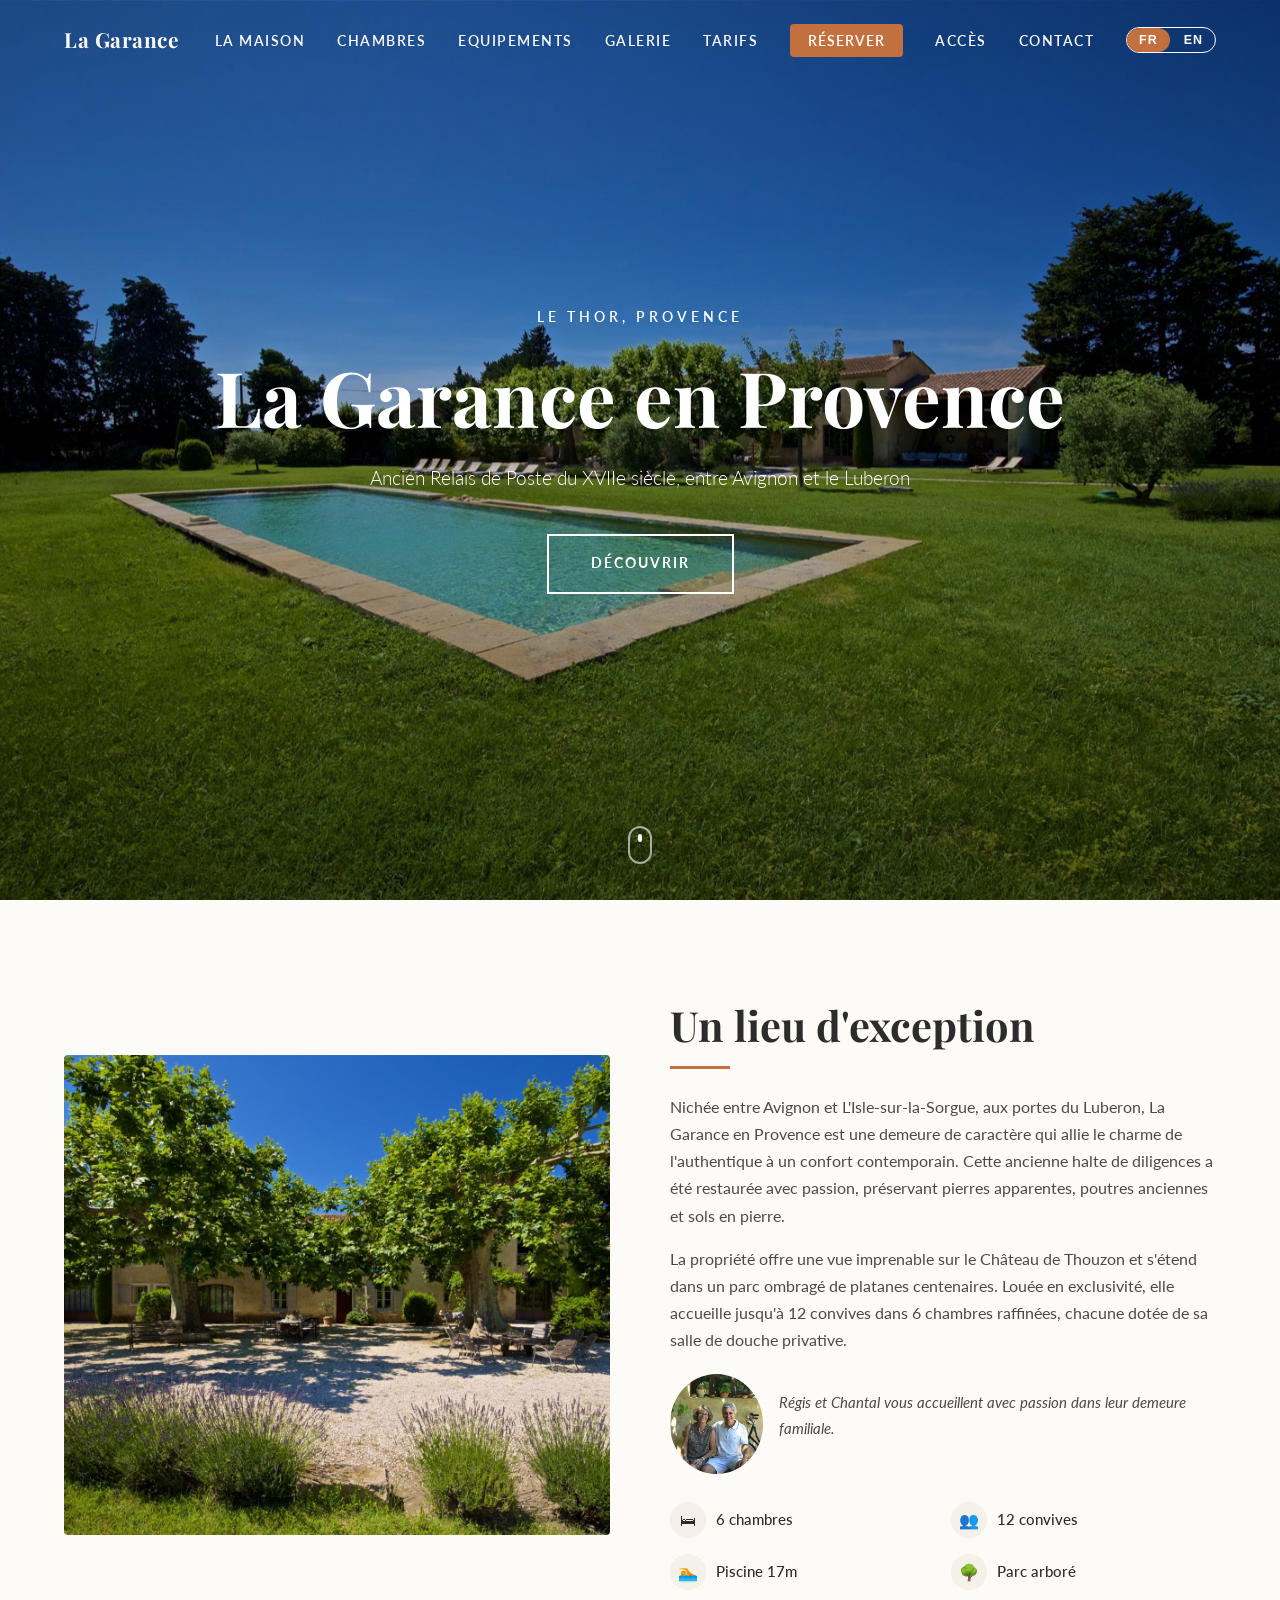
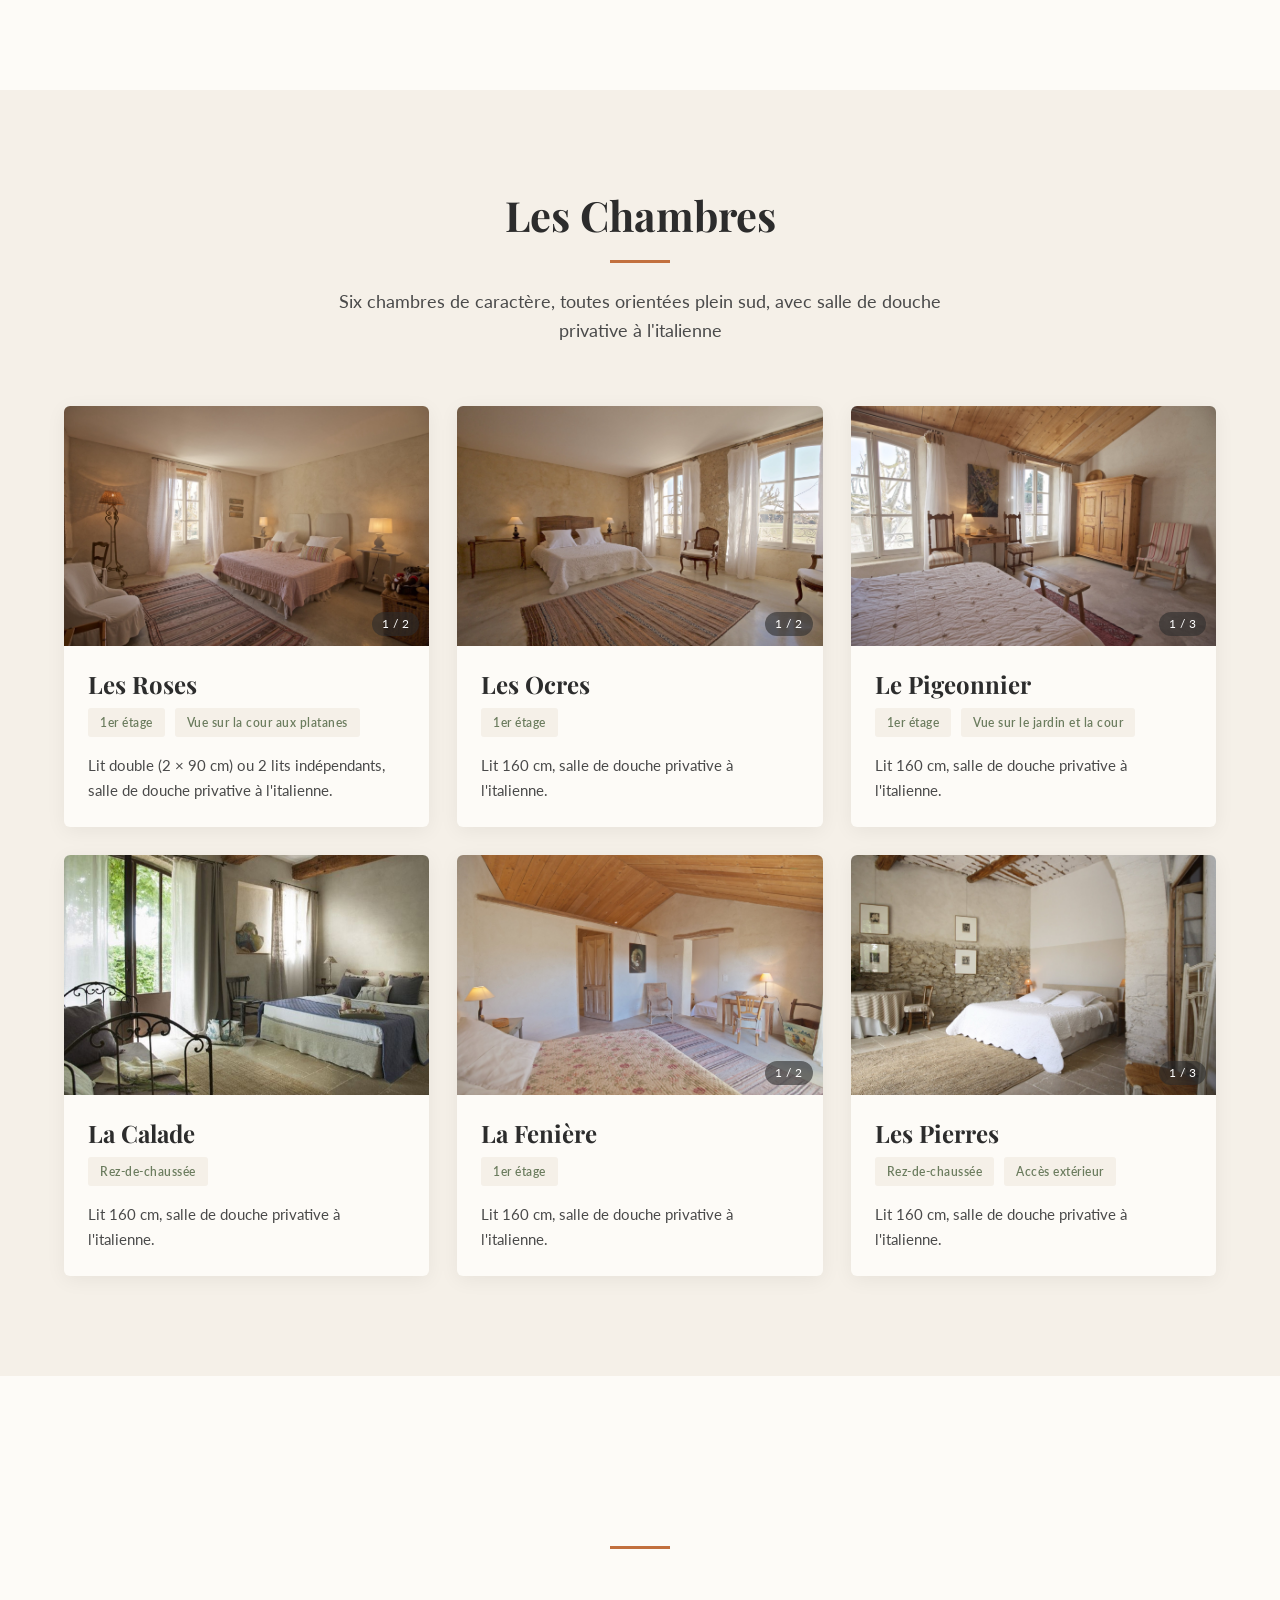
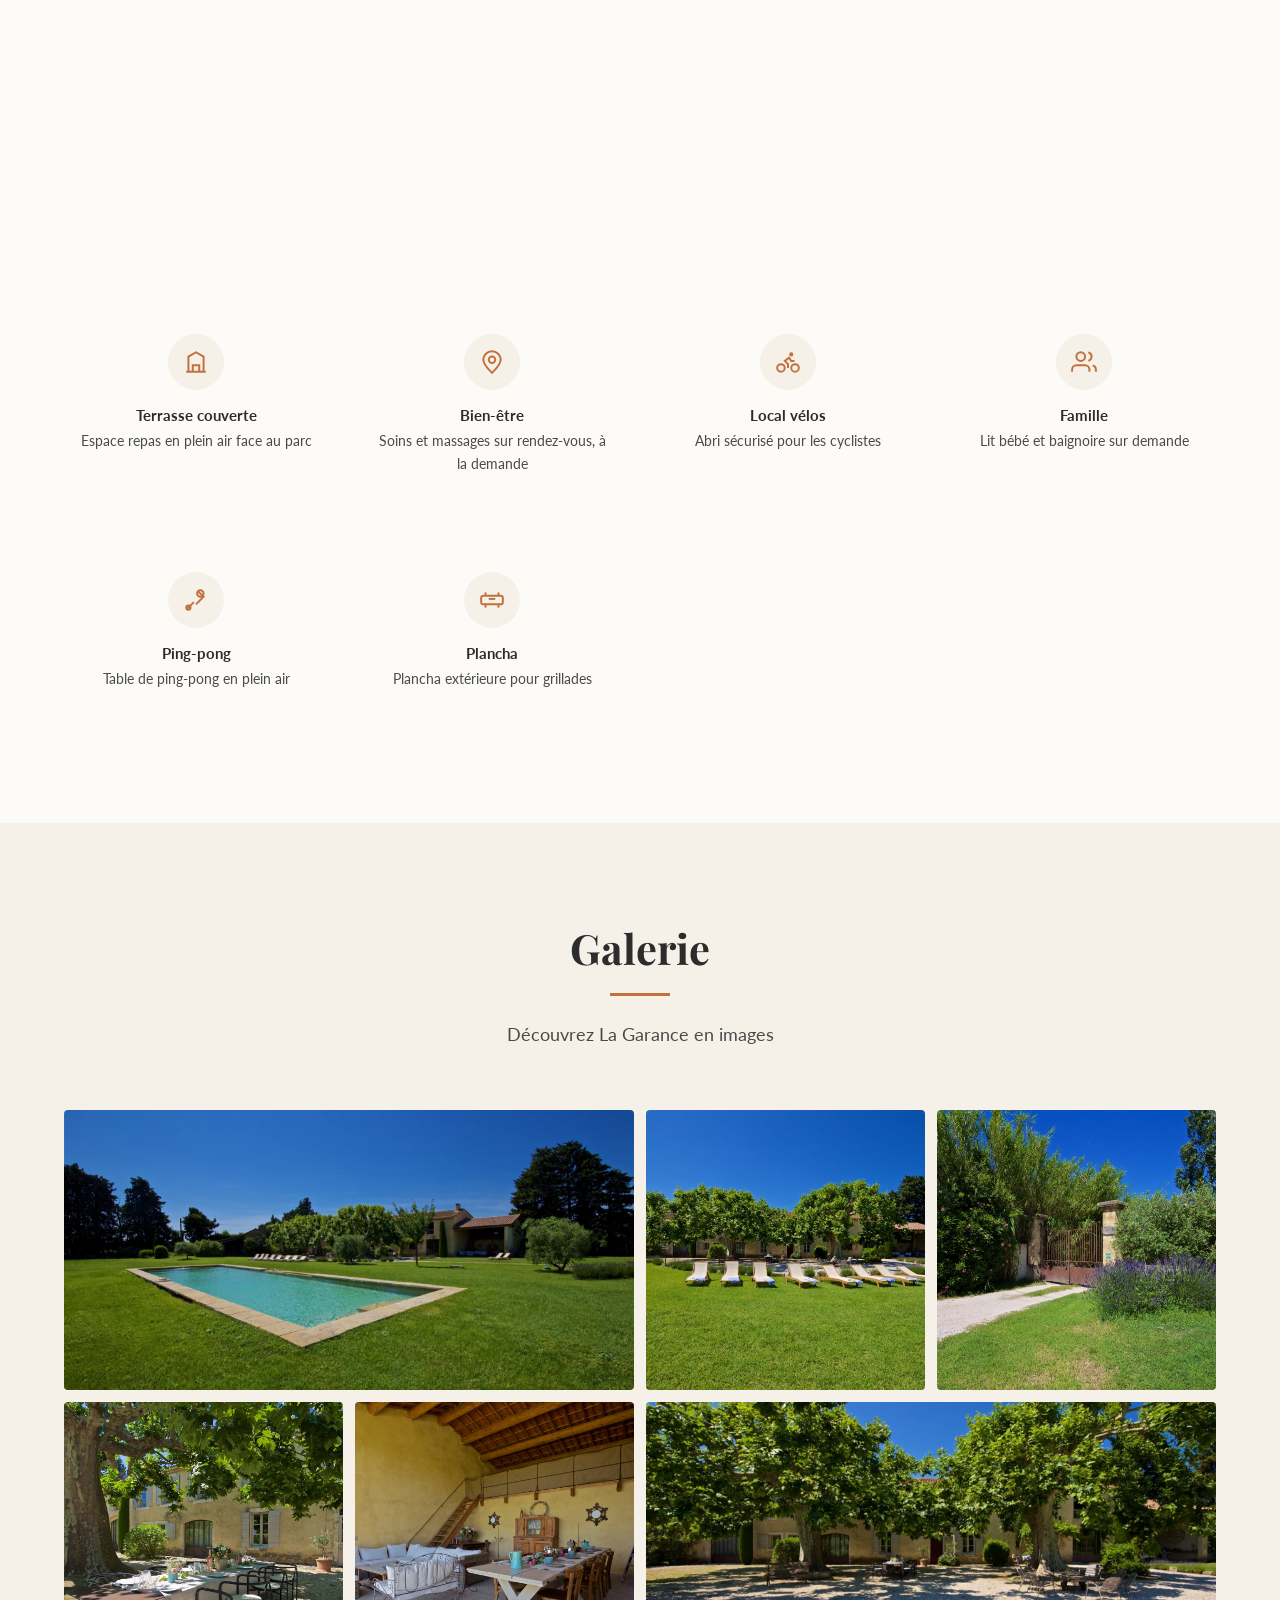
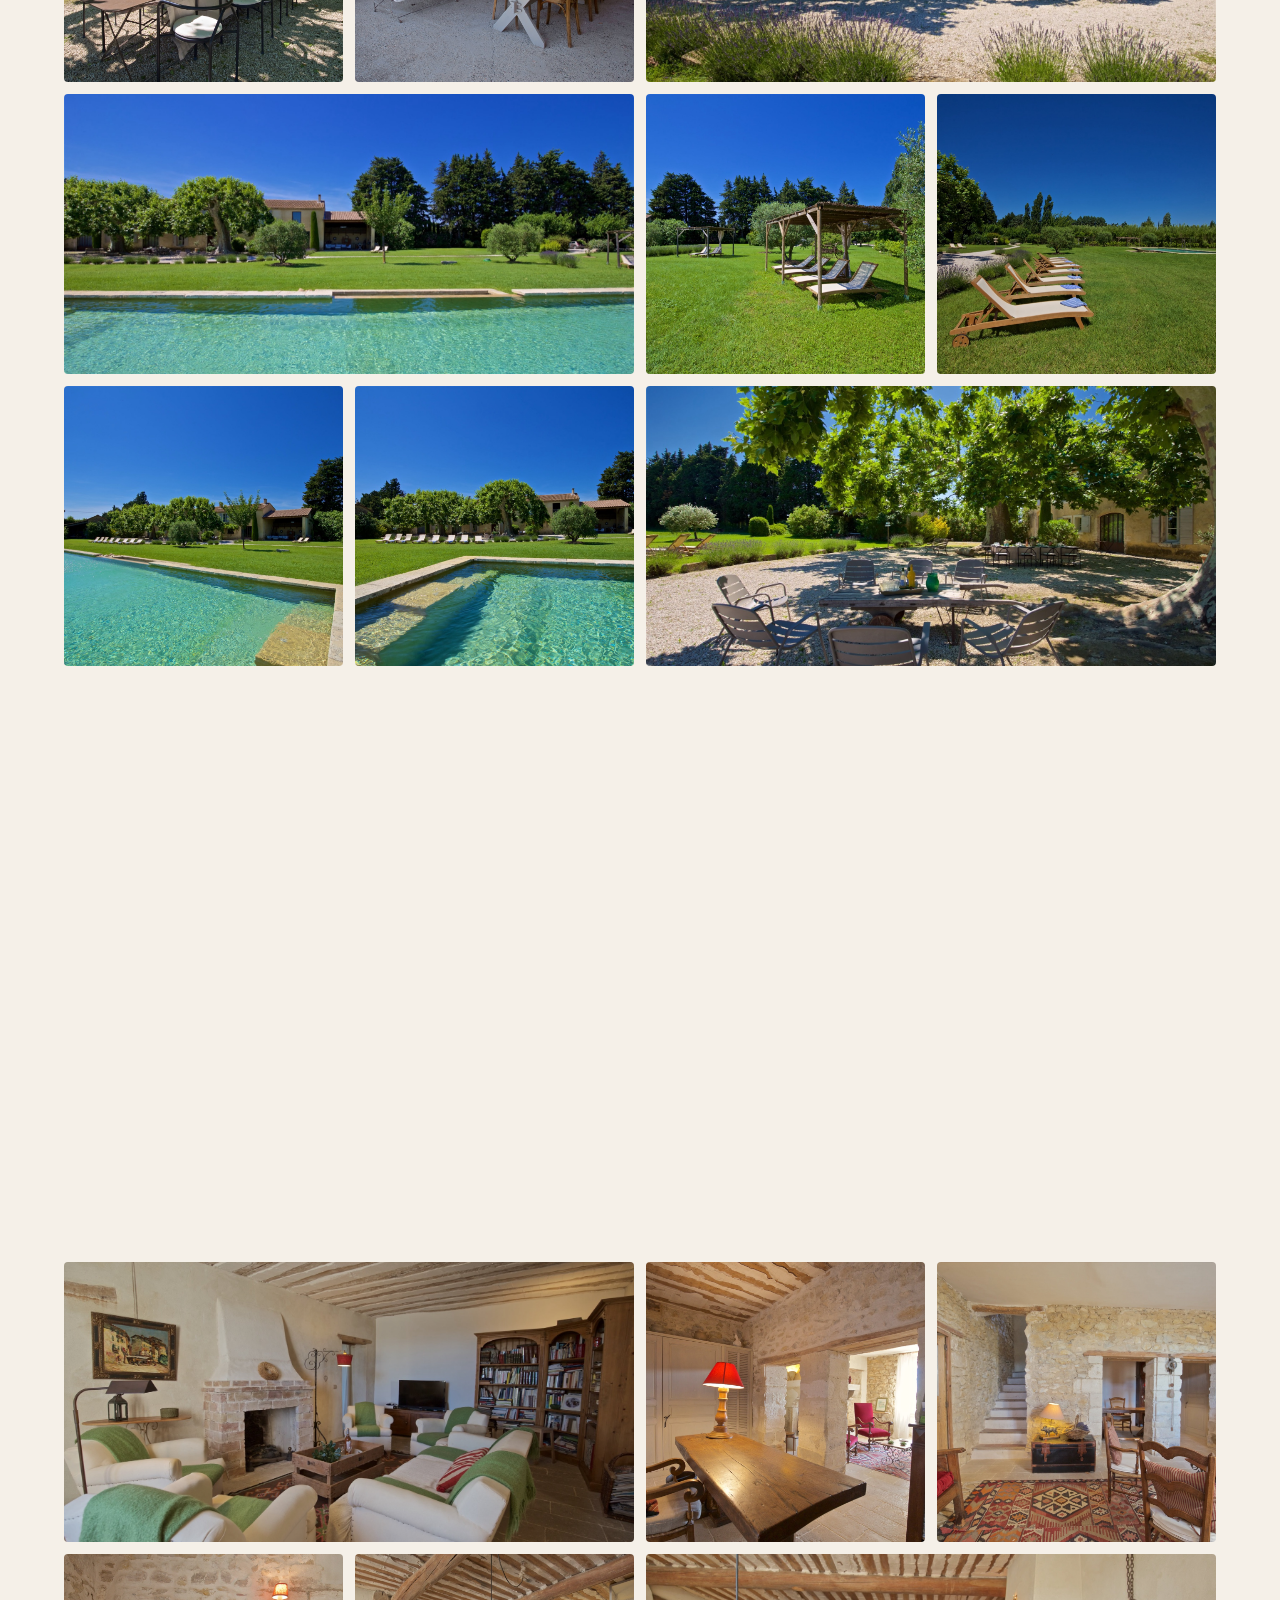
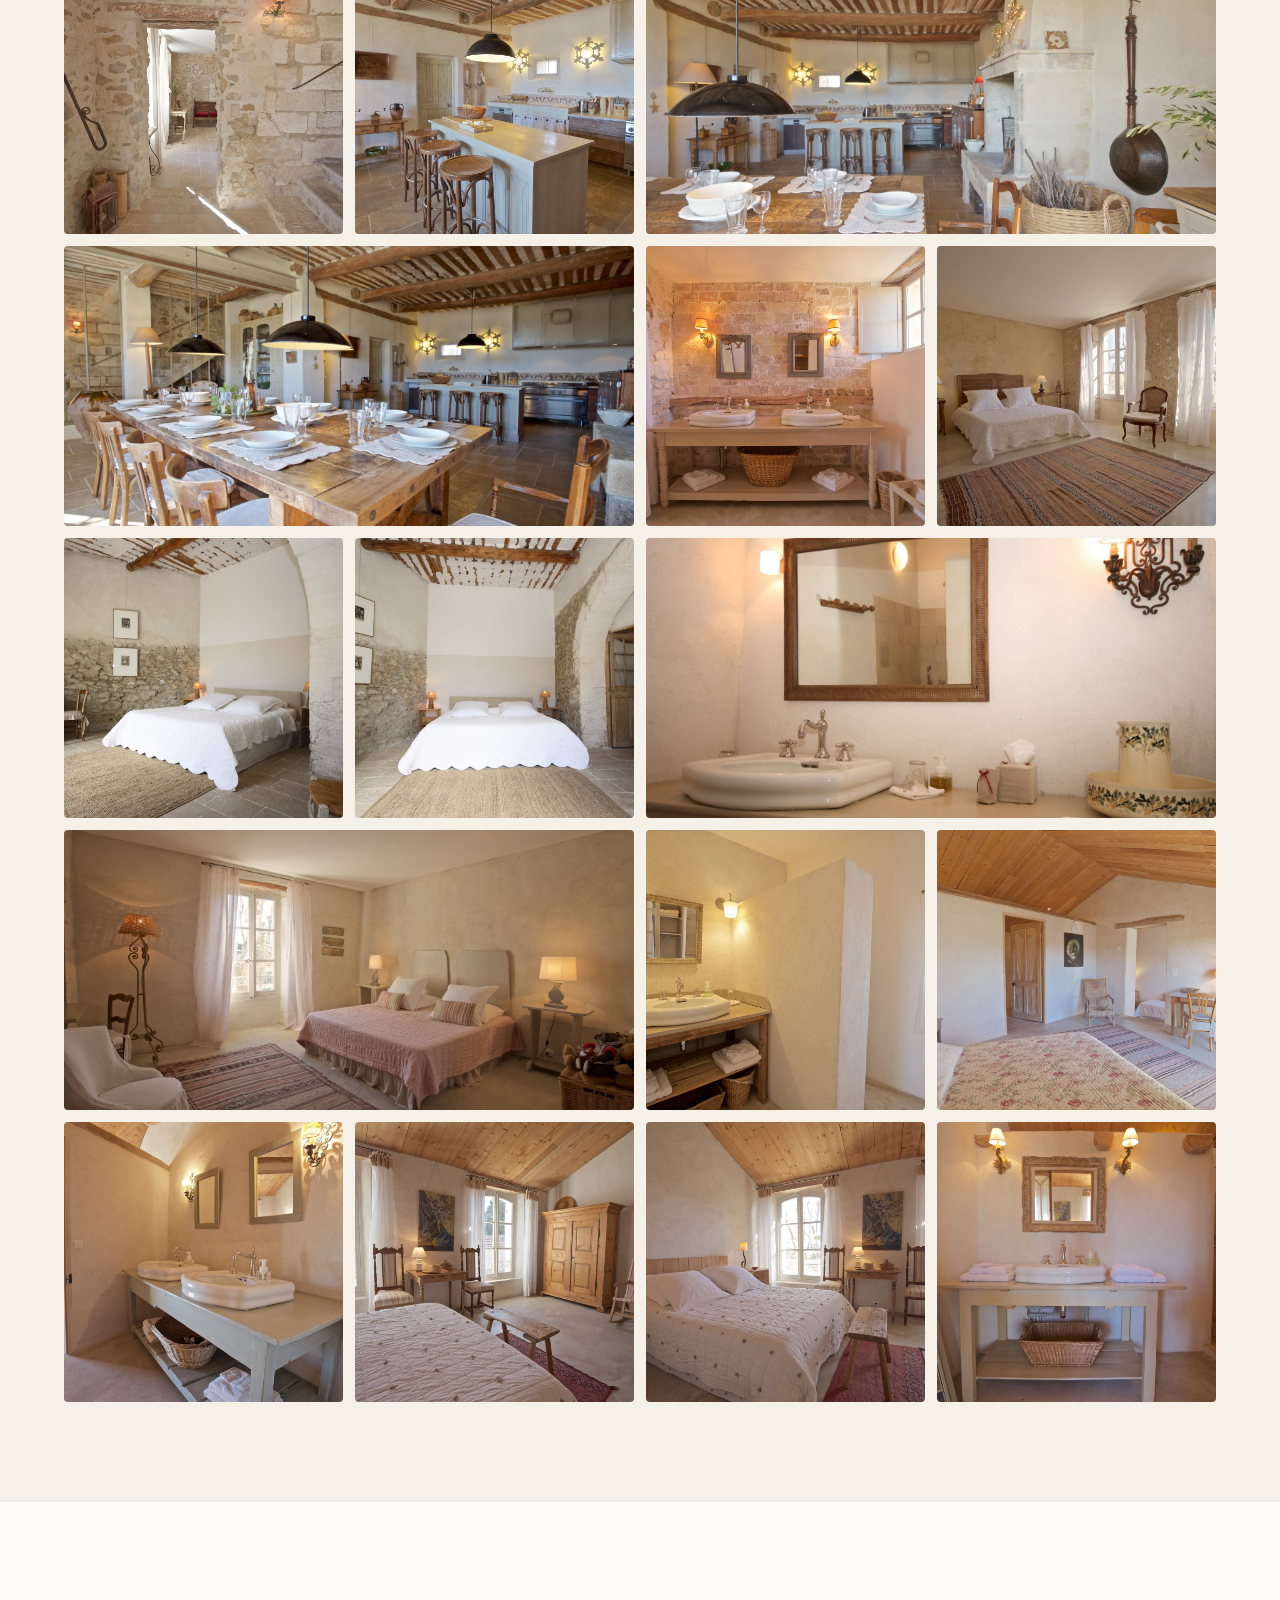
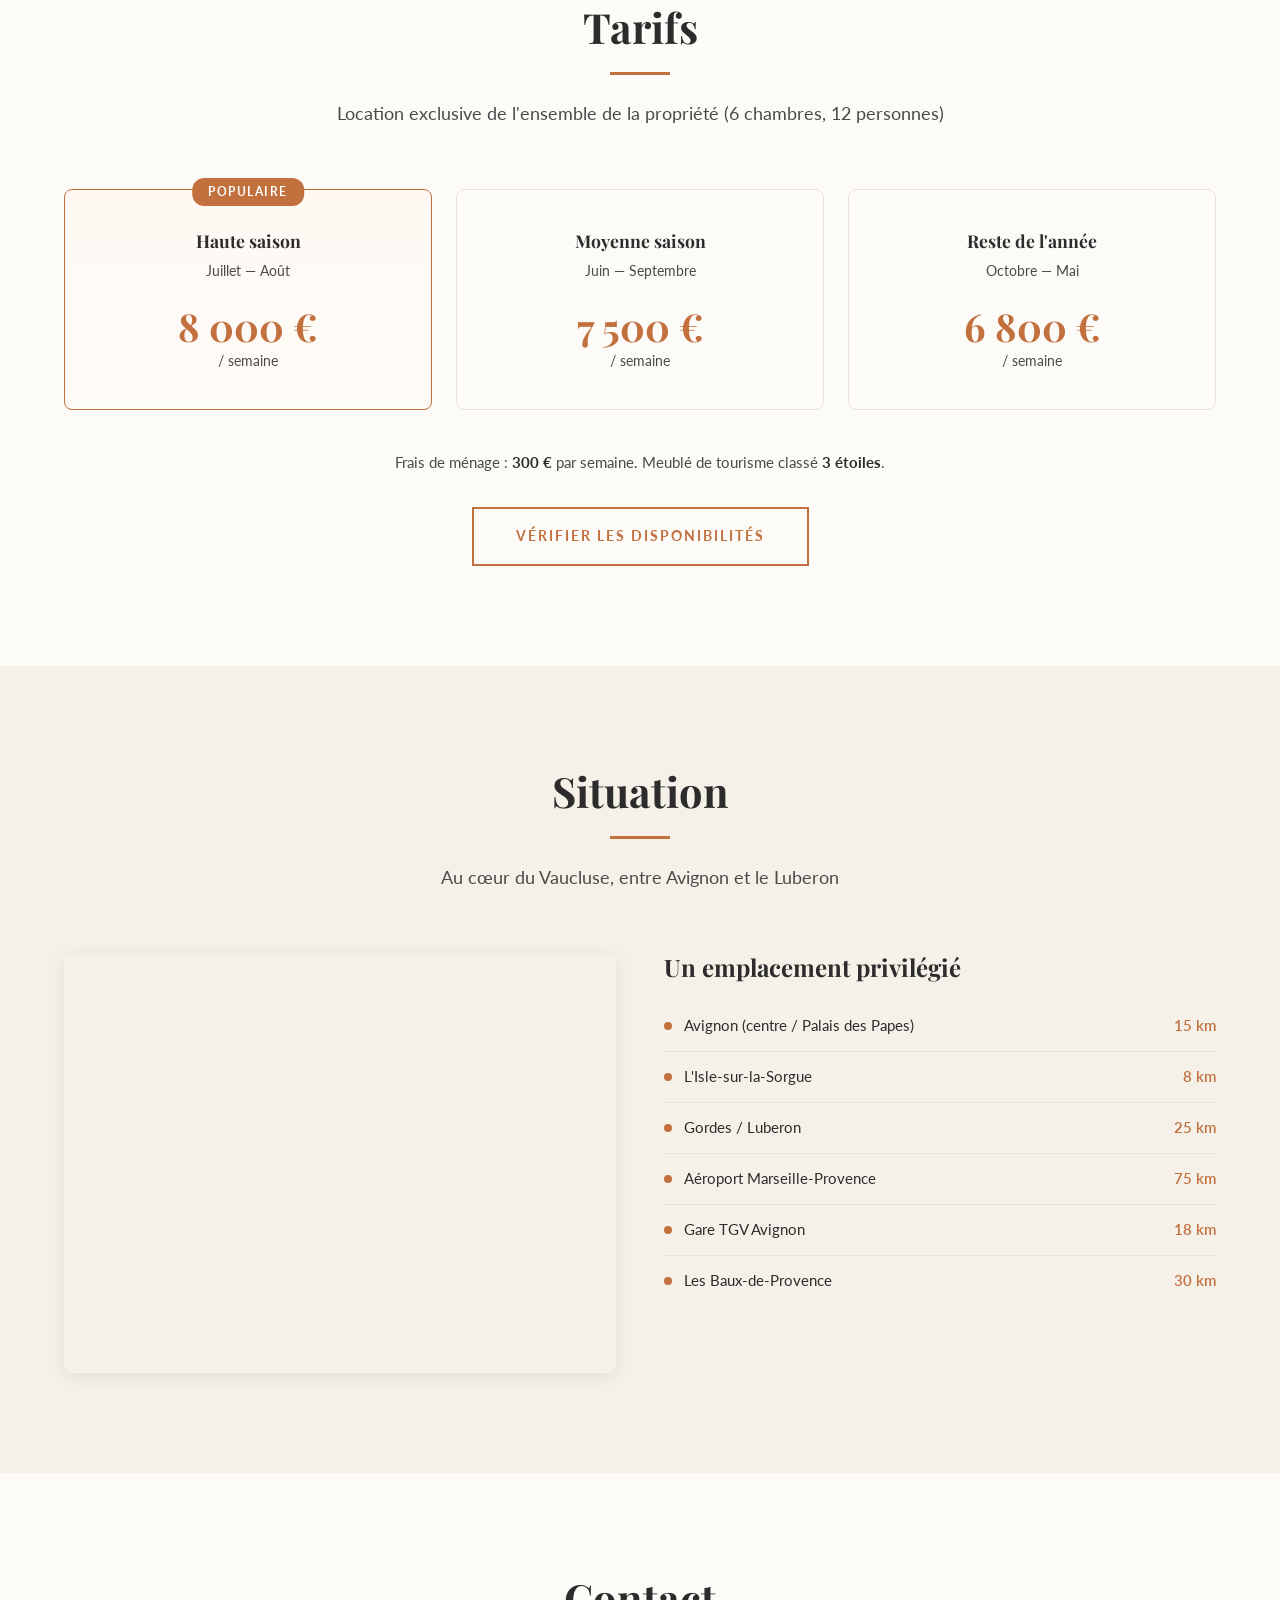
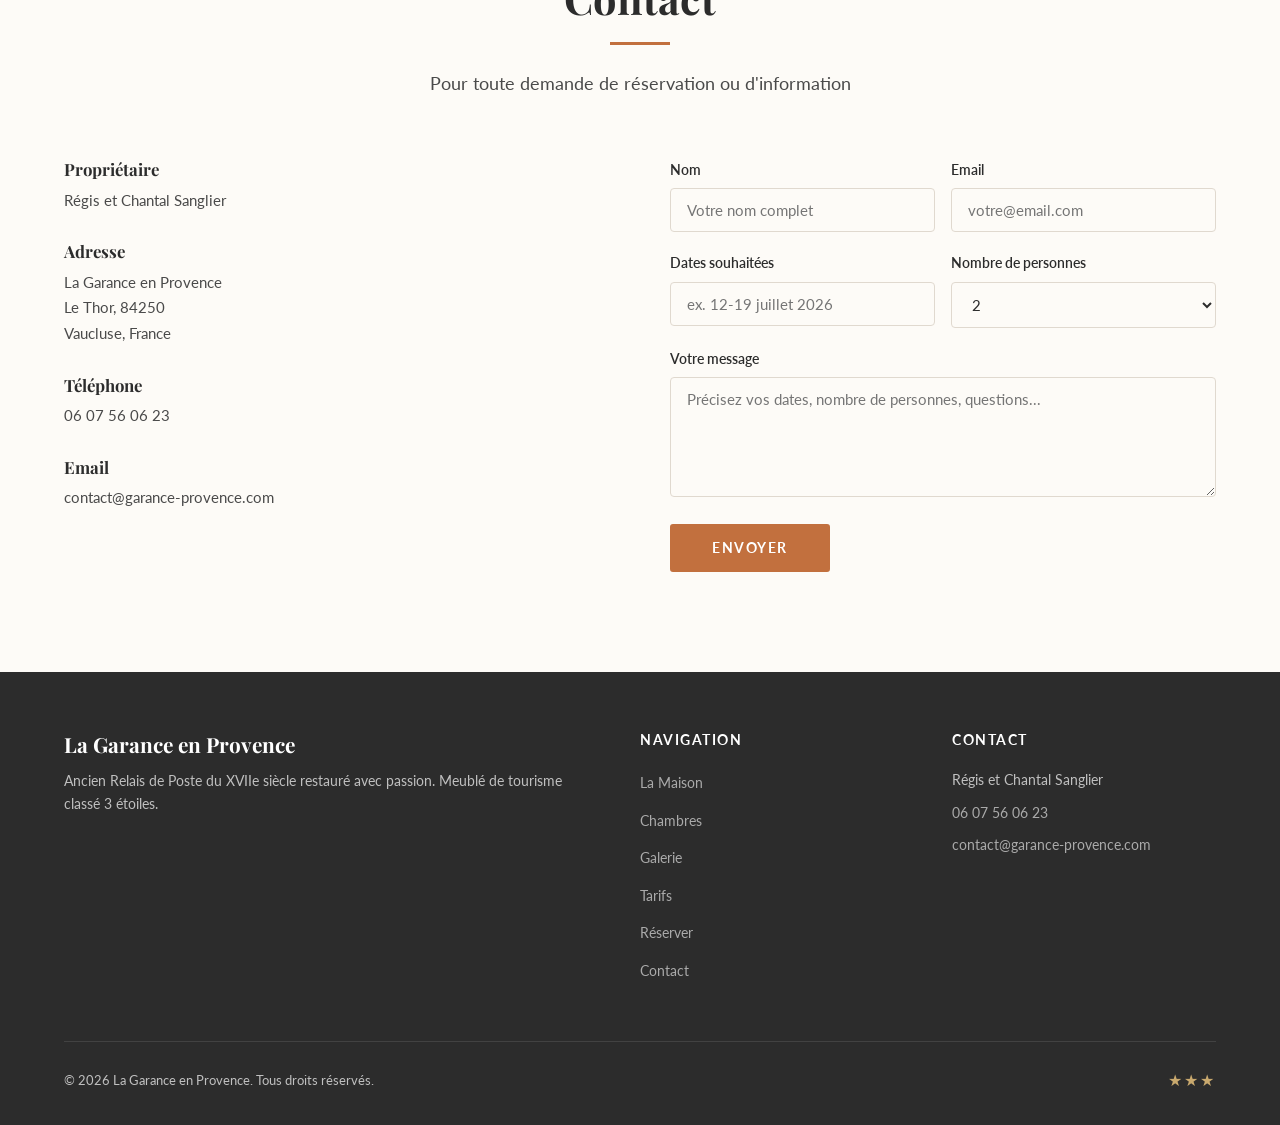
==== commit d26dba0b: "Tarifs : haute 8000, moyenne 7500, reste 6800, menage 300 Mis a jour sur la page d'accueil, les donn" ====
--- a/index.html
+++ b/index.html
@@ -59,7 +59,7 @@
     ],
     "checkinTime": "16:00",
     "checkoutTime": "10:00",
-    "priceRange": "6500€ - 7650€ / semaine",
+    "priceRange": "6800€ - 8000€ / semaine",
     "currenciesAccepted": "EUR",
     "maximumAttendeeCapacity": 12
   }
@@ -499,25 +499,25 @@
           <span class="pricing-badge" data-i18n="price_badge">Populaire</span>
           <div class="pricing-season" data-i18n="price_s1">Haute saison</div>
           <div class="pricing-months" data-i18n="price_s1m">Juillet — Août</div>
-          <div class="pricing-amount">7 650 €</div>
+          <div class="pricing-amount">8 000 €</div>
           <div class="pricing-period" data-i18n="price_week">/ semaine</div>
         </div>
         <!-- Mid -->
         <div class="pricing-card reveal">
           <div class="pricing-season" data-i18n="price_s2">Moyenne saison</div>
           <div class="pricing-months" data-i18n="price_s2m">Juin — Septembre</div>
-          <div class="pricing-amount">7 150 €</div>
+          <div class="pricing-amount">7 500 €</div>
           <div class="pricing-period" data-i18n="price_week">/ semaine</div>
         </div>
         <!-- Rest -->
         <div class="pricing-card reveal">
           <div class="pricing-season" data-i18n="price_s3">Reste de l'année</div>
           <div class="pricing-months" data-i18n="price_s3m">Octobre — Mai</div>
-          <div class="pricing-amount">6 500 €</div>
+          <div class="pricing-amount">6 800 €</div>
           <div class="pricing-period" data-i18n="price_week">/ semaine</div>
         </div>
       </div>
-      <p class="pricing-note reveal" data-i18n="price_note">Frais de ménage : <strong>250 €</strong> par semaine. Meublé de tourisme classé <strong>3 étoiles</strong>.</p>
+      <p class="pricing-note reveal" data-i18n="price_note">Frais de ménage : <strong>300 €</strong> par semaine. Meublé de tourisme classé <strong>3 étoiles</strong>.</p>
       <div style="text-align:center;margin-top:32px" class="reveal">
         <a href="booking.html" class="hero-cta" style="opacity:1;animation:none;border-color:var(--terracotta);color:var(--terracotta)" data-i18n="price_cta">Vérifier les disponibilités</a>
       </div>
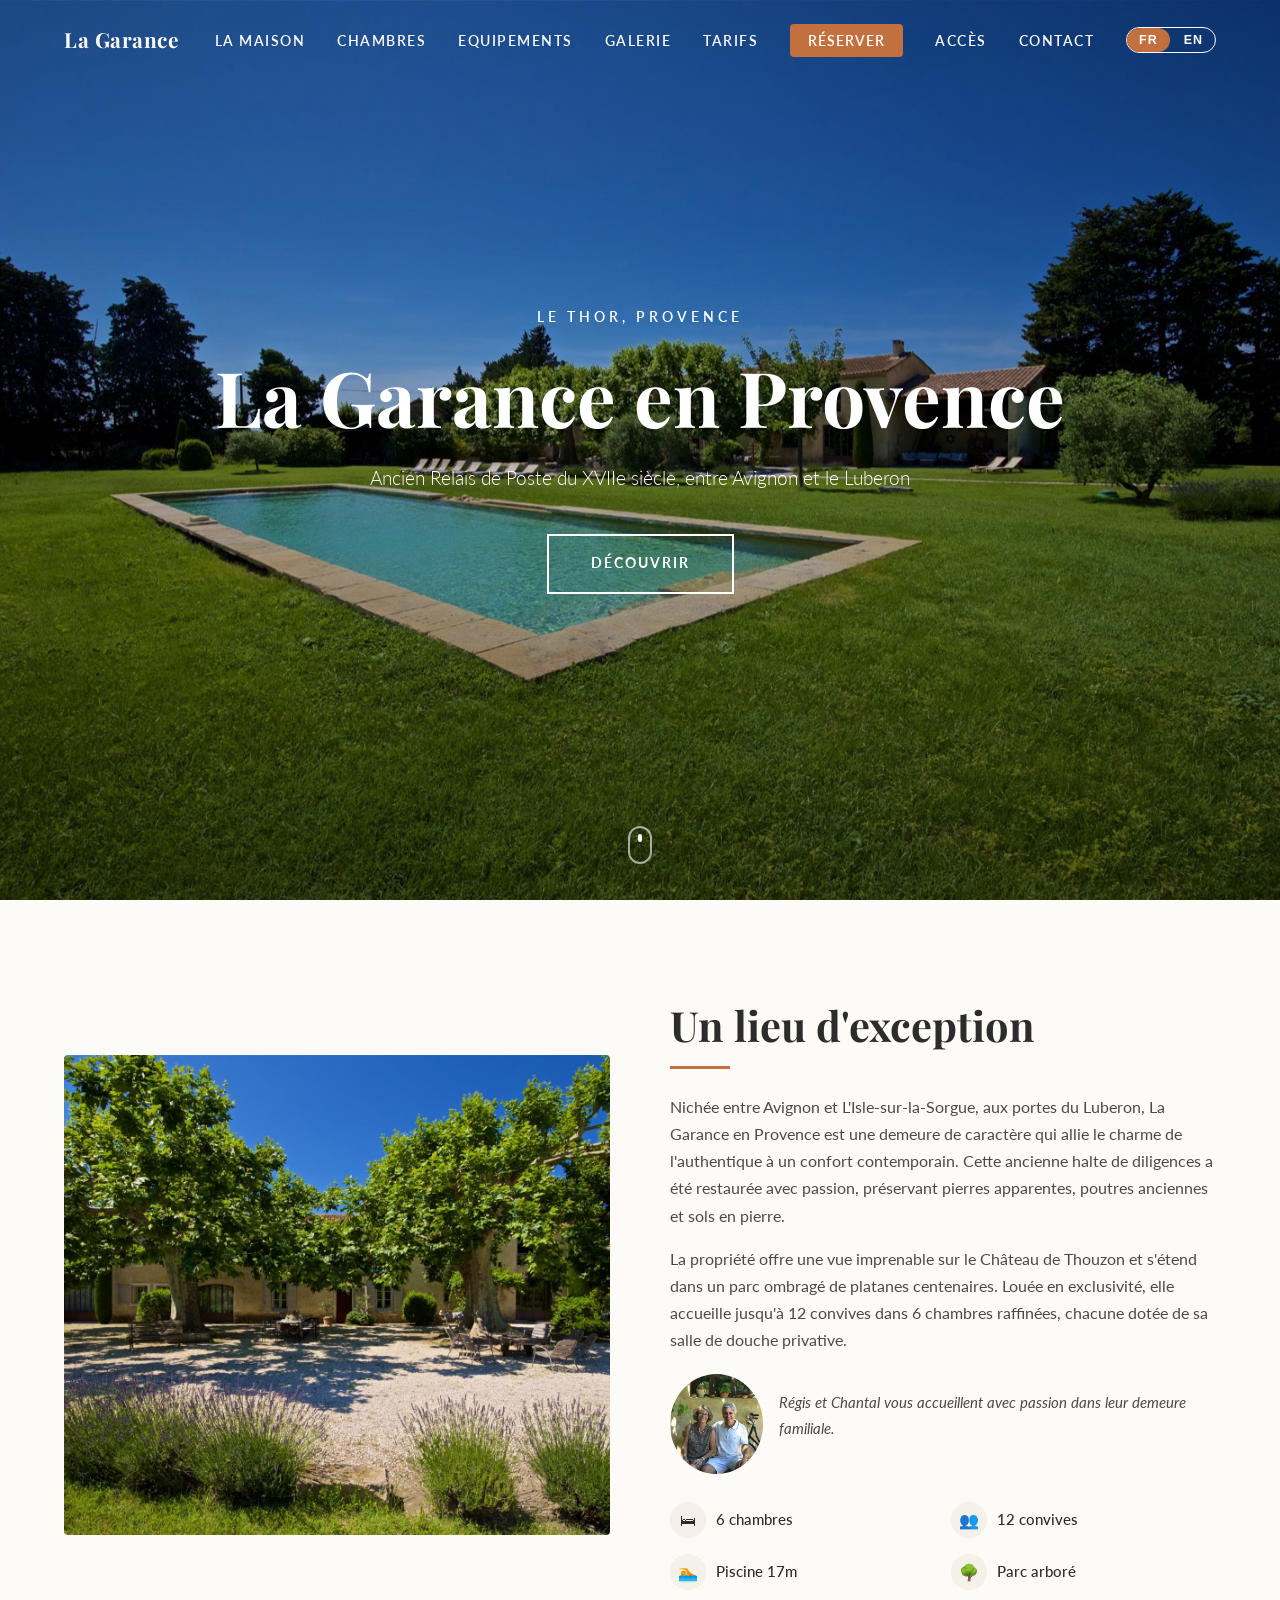
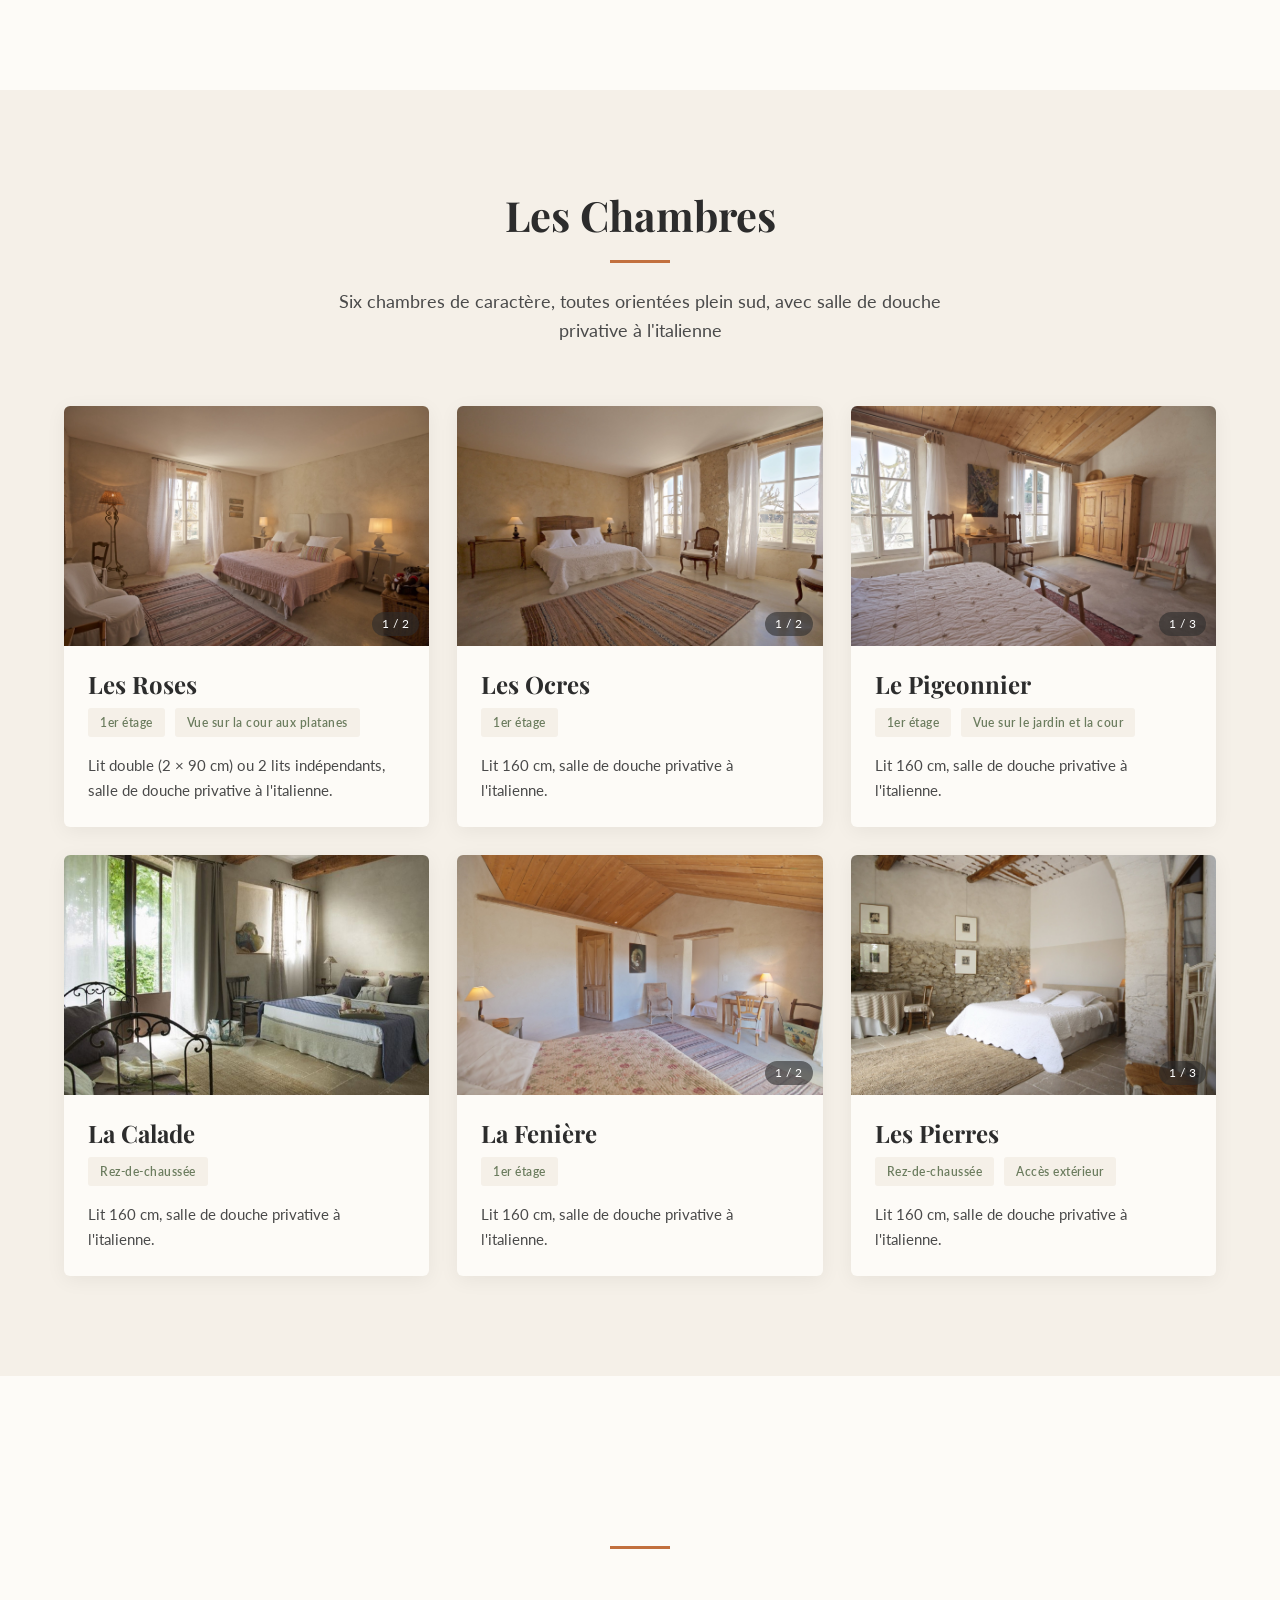
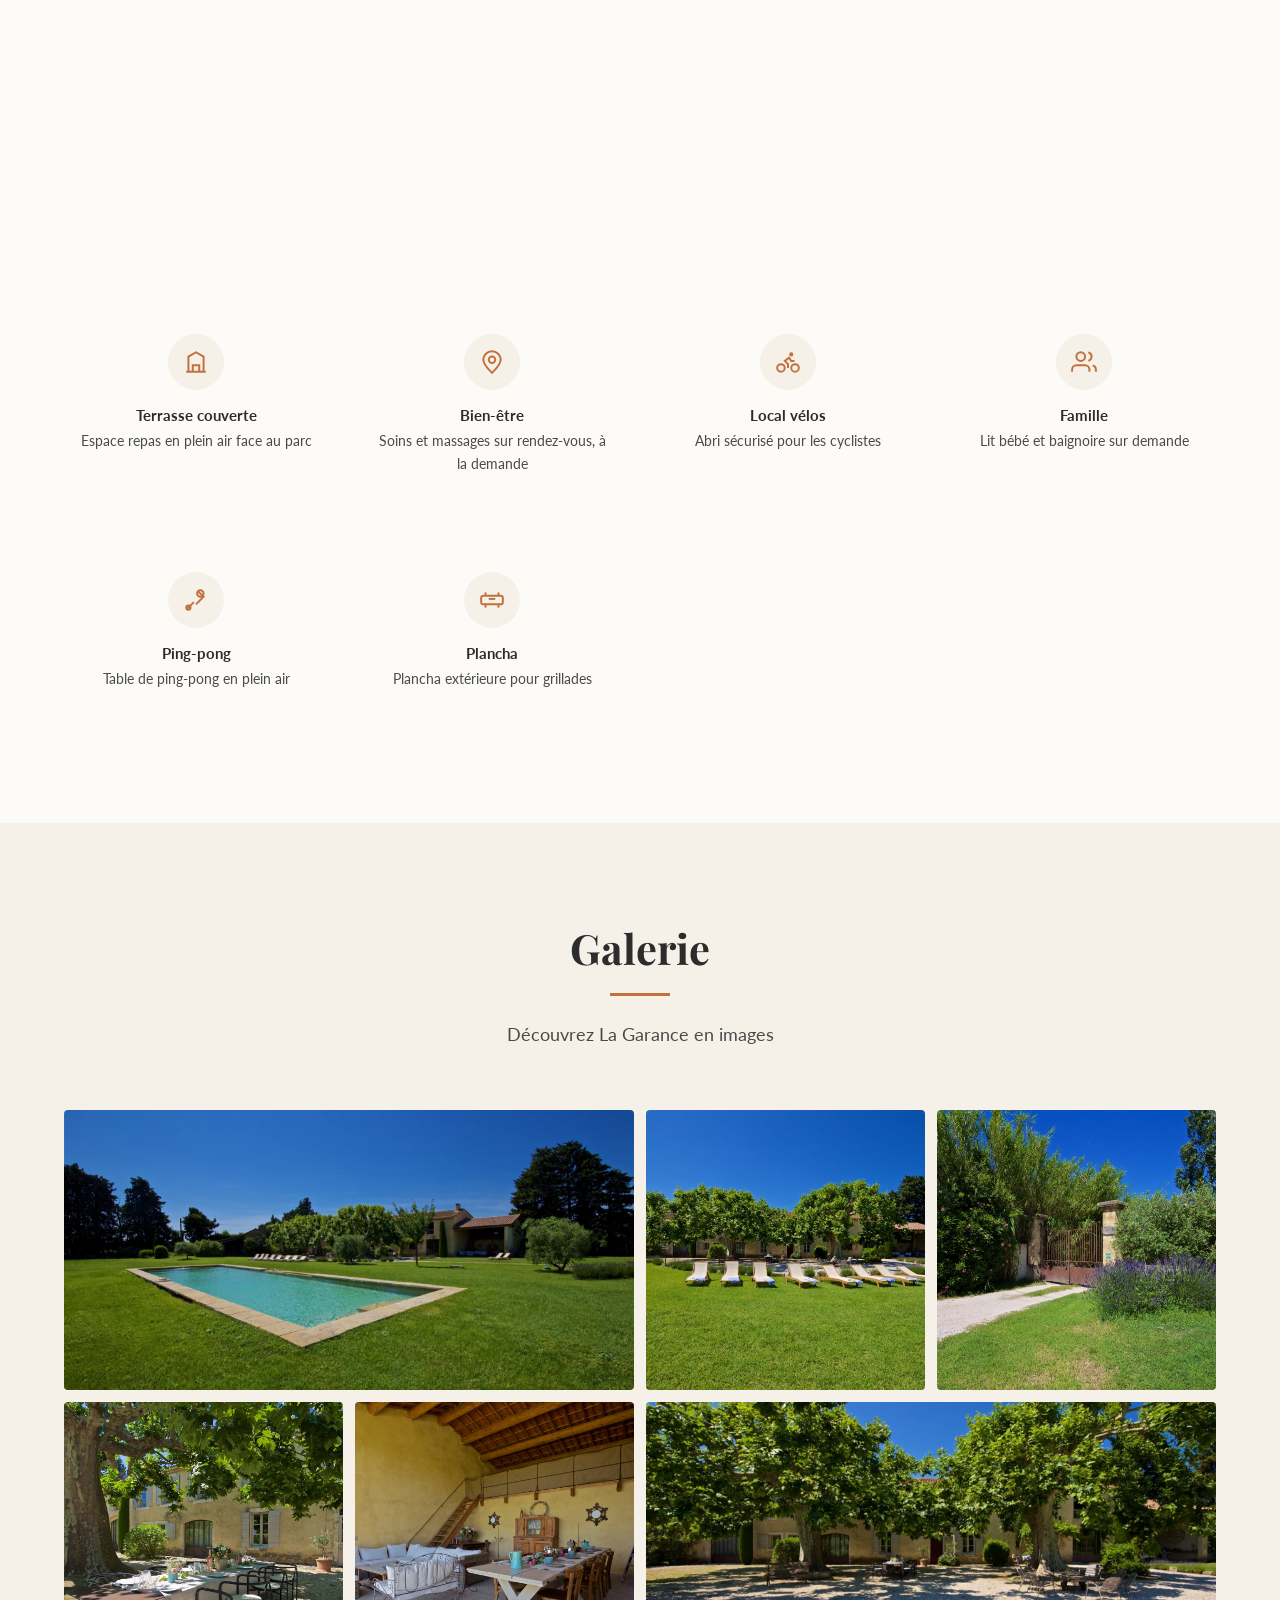
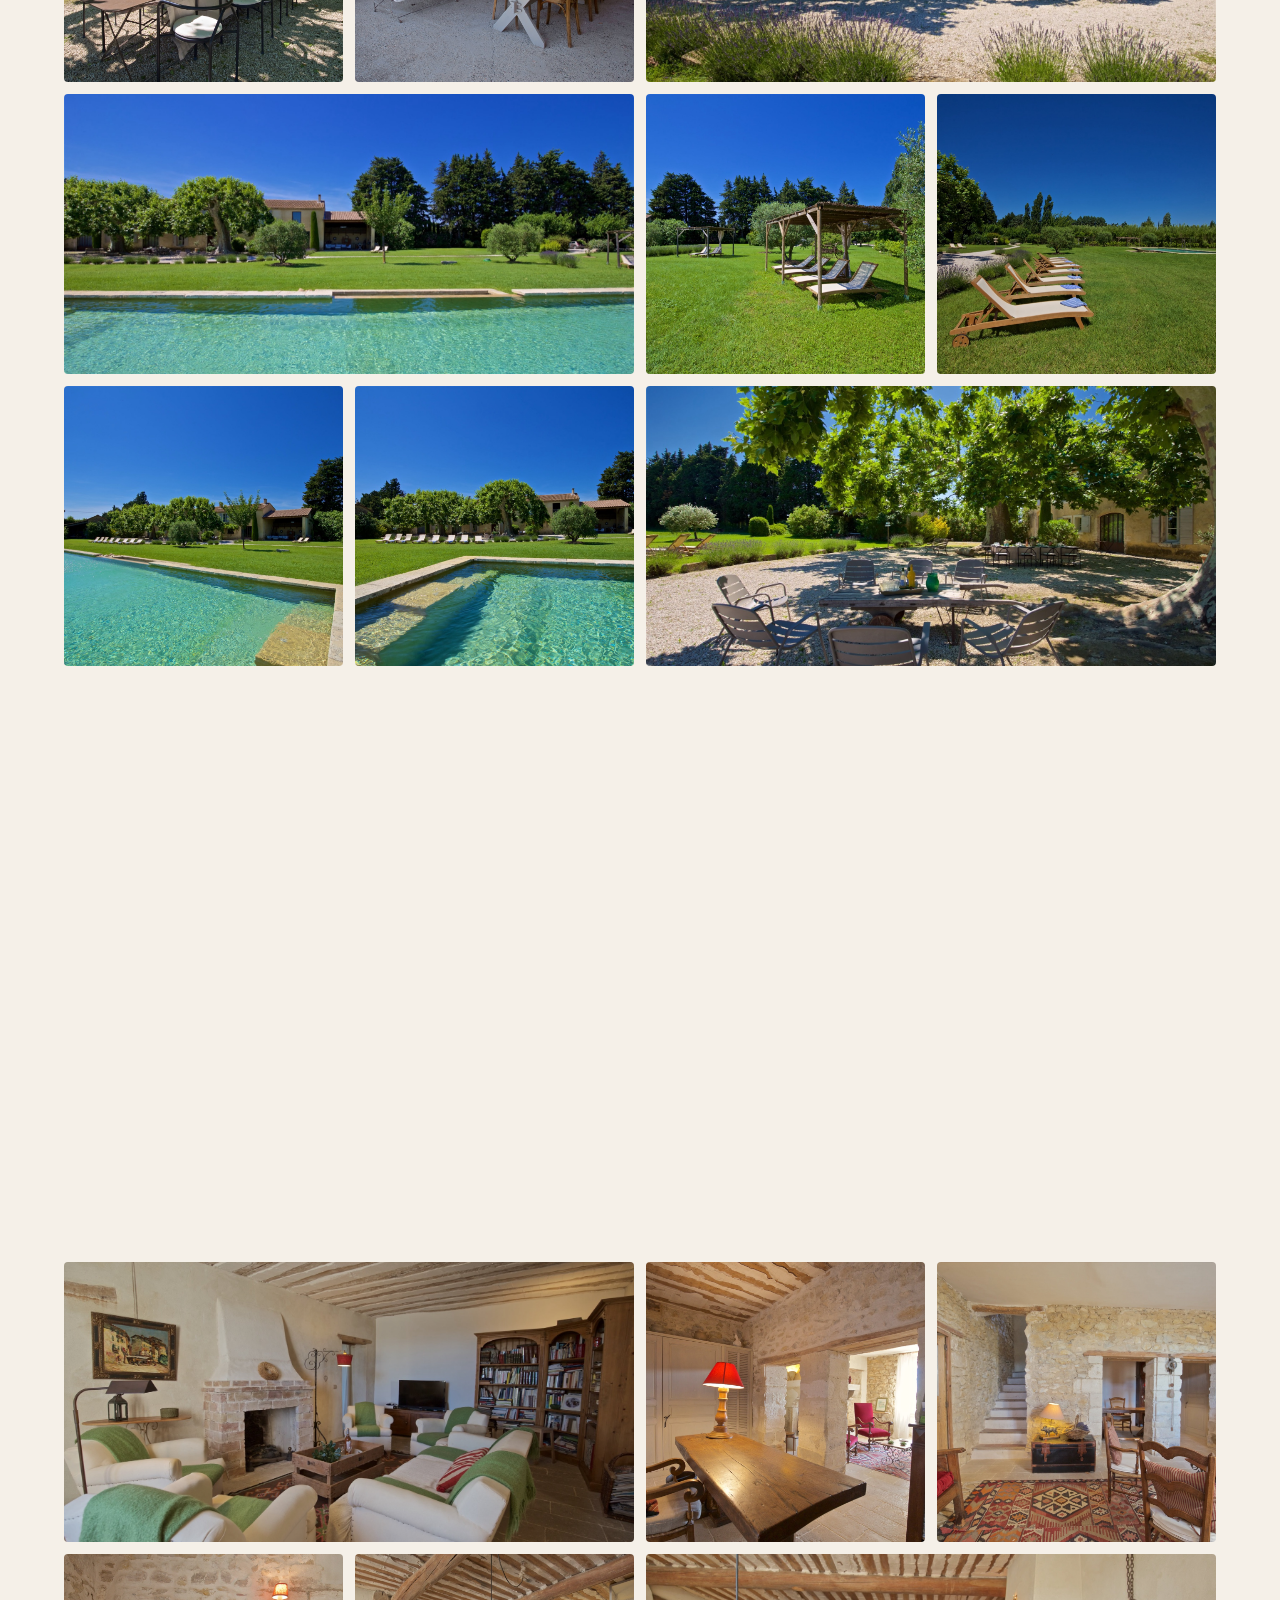
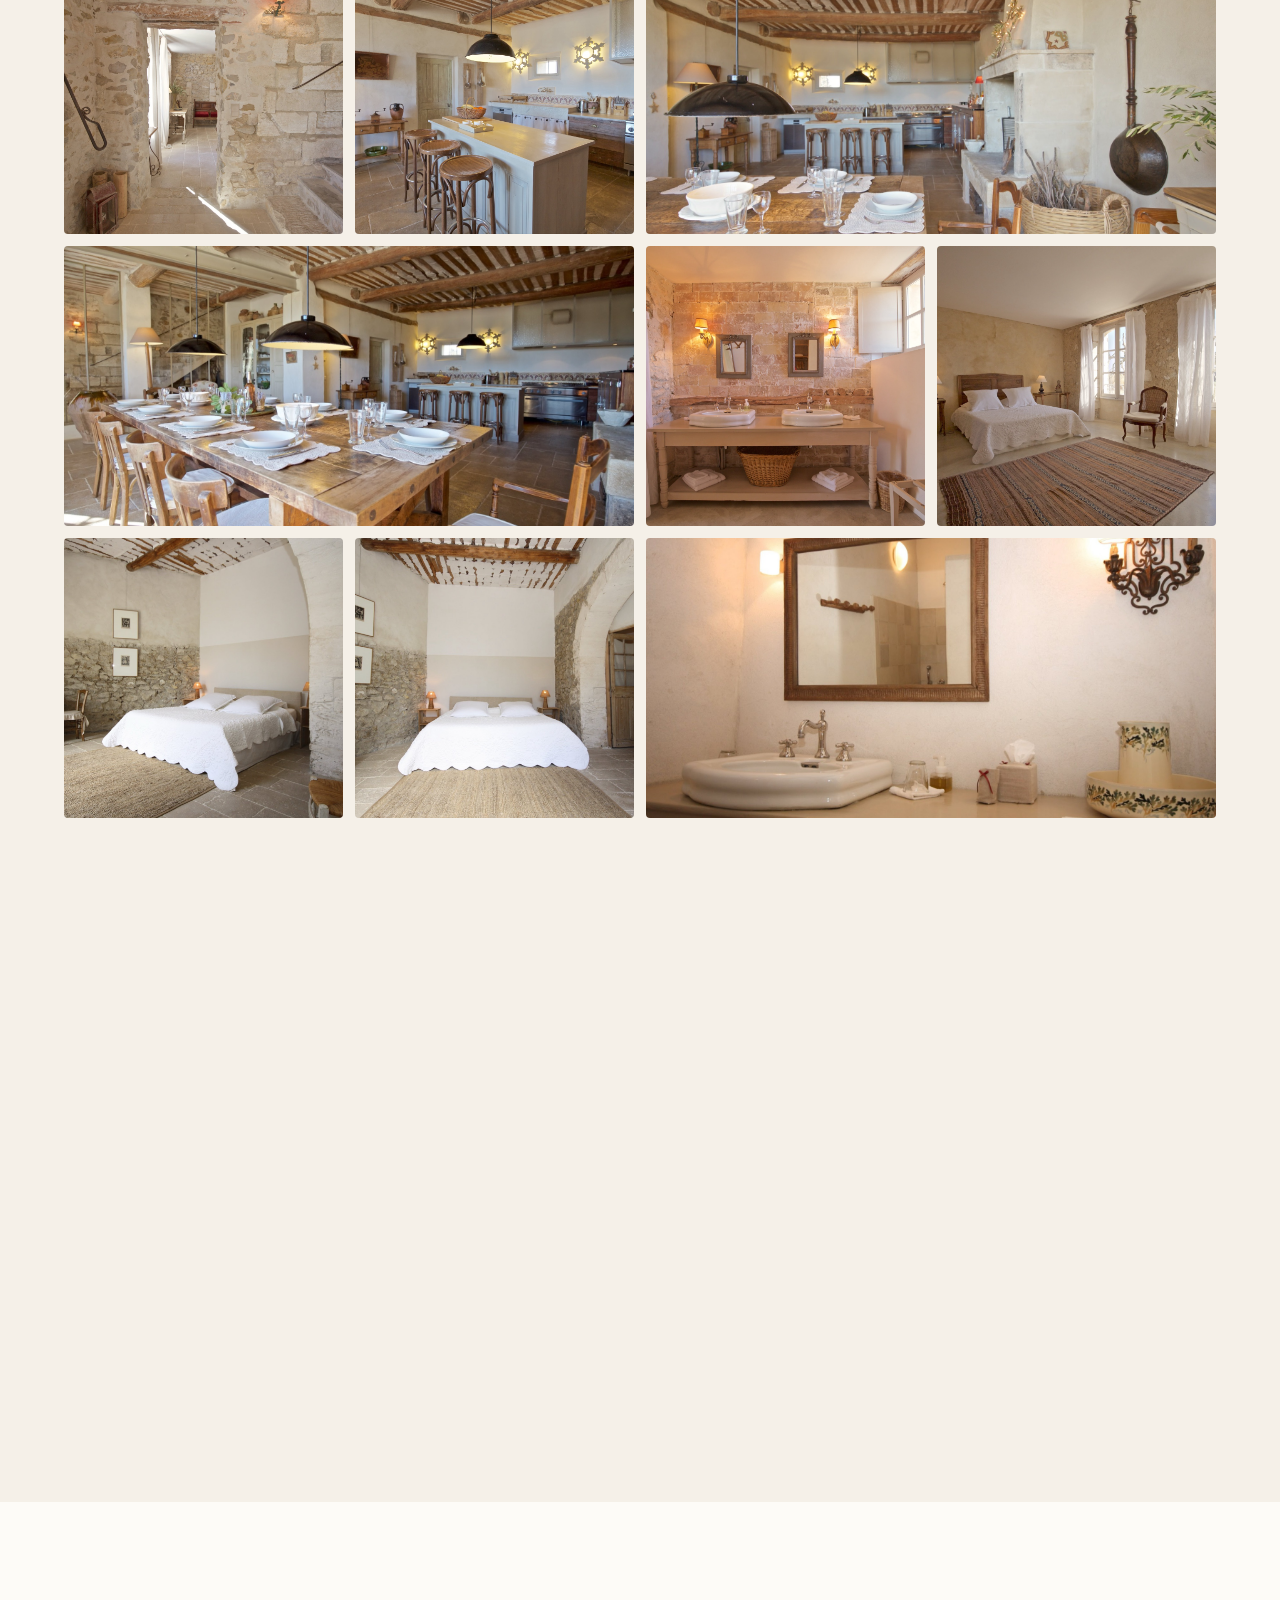
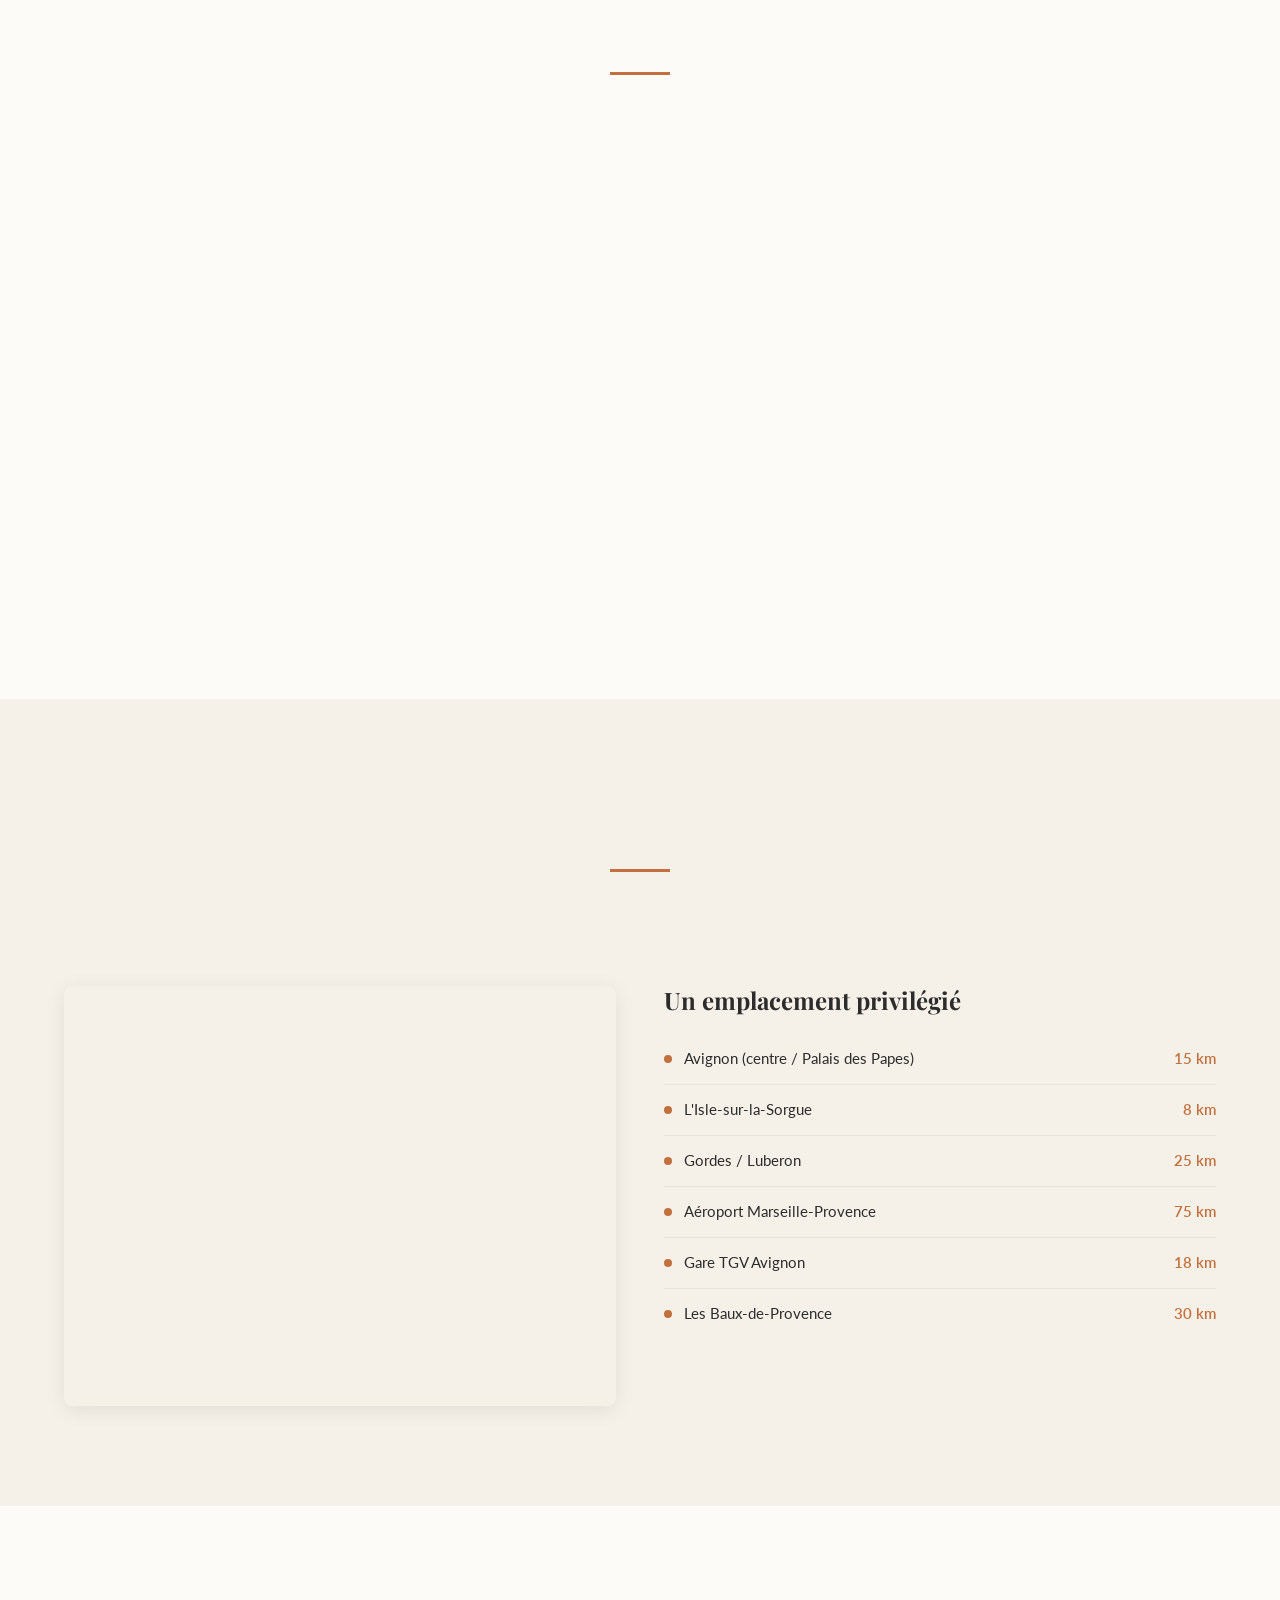
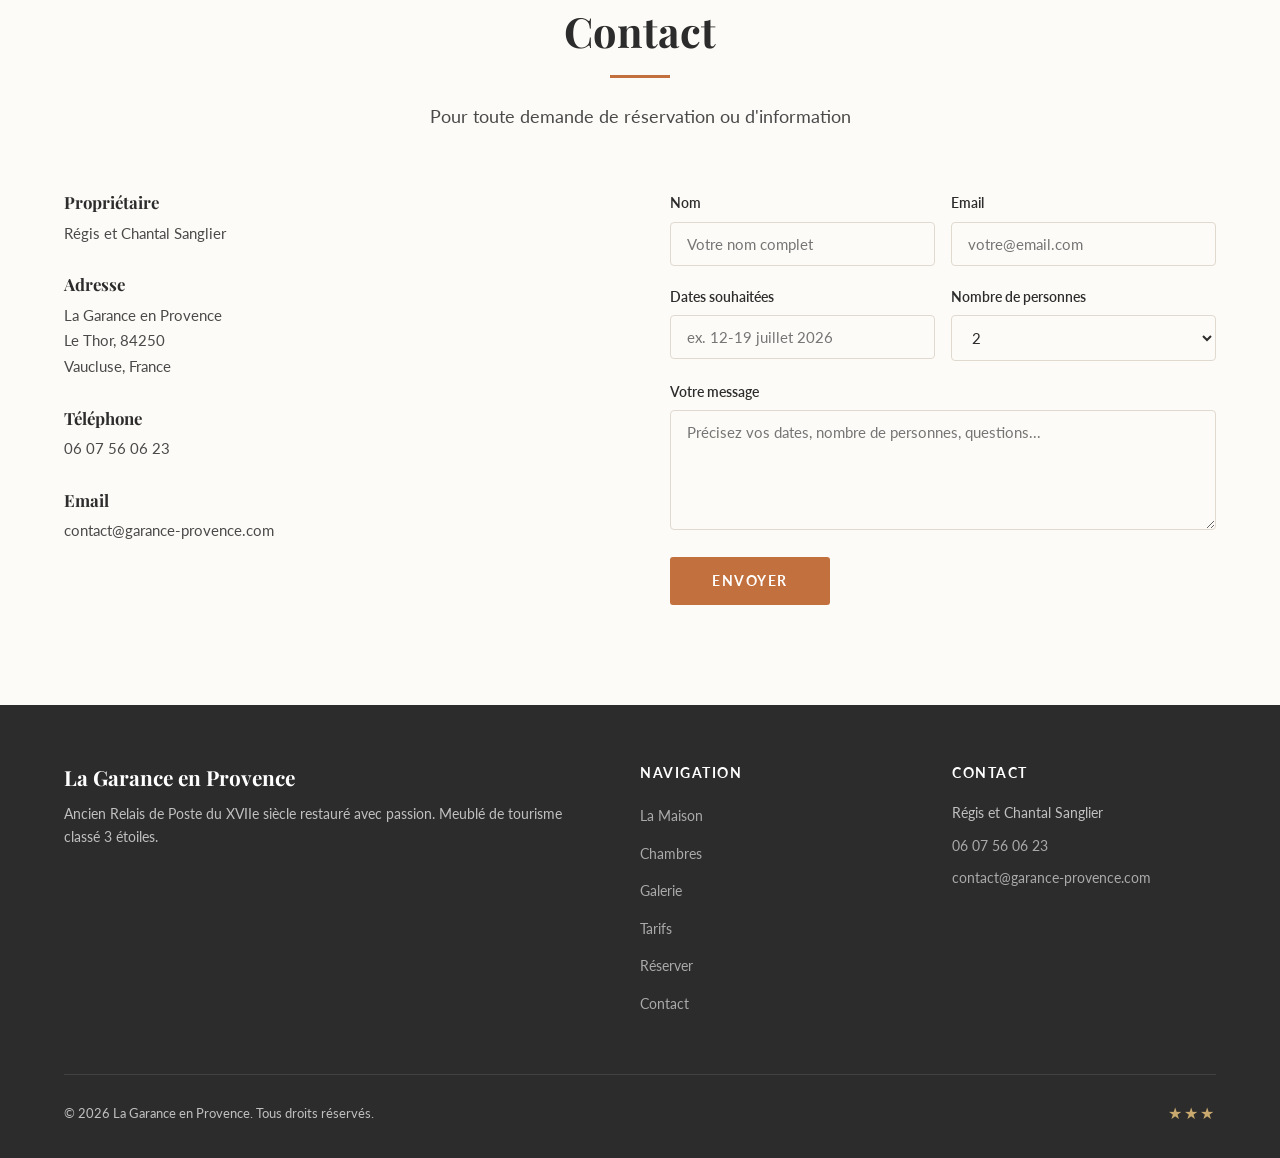
==== commit e388f134: "Tarifs : mention taxe de sejour non incluse (FR/EN) Co-Authored-By: Claude Sonnet 5.5 <noreply@anthr" ====
--- a/index.html
+++ b/index.html
@@ -518,6 +518,7 @@
         </div>
       </div>
       <p class="pricing-note reveal" data-i18n="price_note">Frais de ménage : <strong>300 €</strong> par semaine. Meublé de tourisme classé <strong>3 étoiles</strong>.</p>
+      <p class="pricing-note reveal" data-i18n="price_tax">Taxe de séjour non incluse, à régler avec le solde.</p>
       <div style="text-align:center;margin-top:32px" class="reveal">
         <a href="booking.html" class="hero-cta" style="opacity:1;animation:none;border-color:var(--terracotta);color:var(--terracotta)" data-i18n="price_cta">Vérifier les disponibilités</a>
       </div>
--- a/styles.css
+++ b/styles.css
@@ -822,6 +822,8 @@
   font-size: 0.92rem;
 }
 
+.pricing-note + .pricing-note { margin-top: 8px; }
+
 .pricing-note strong { color: var(--charcoal); }
 
 /* --- LOCATION --- */
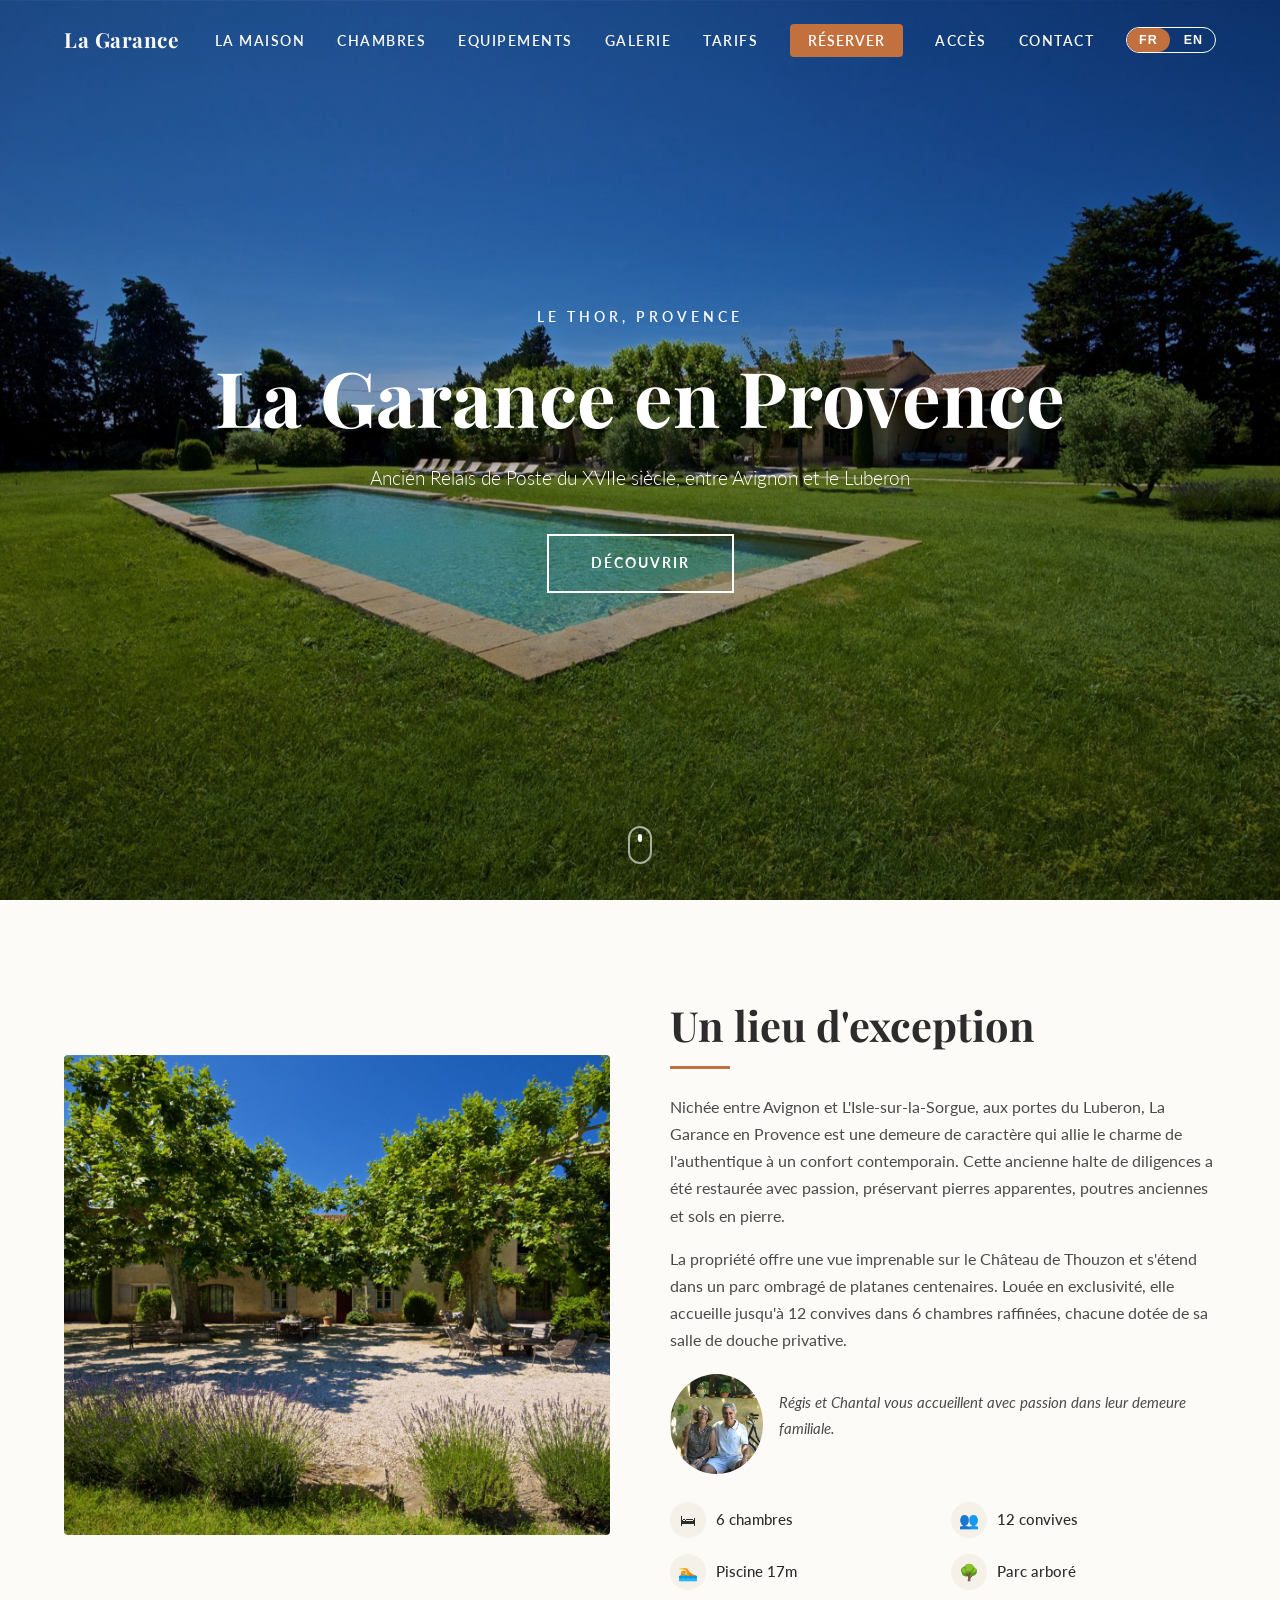
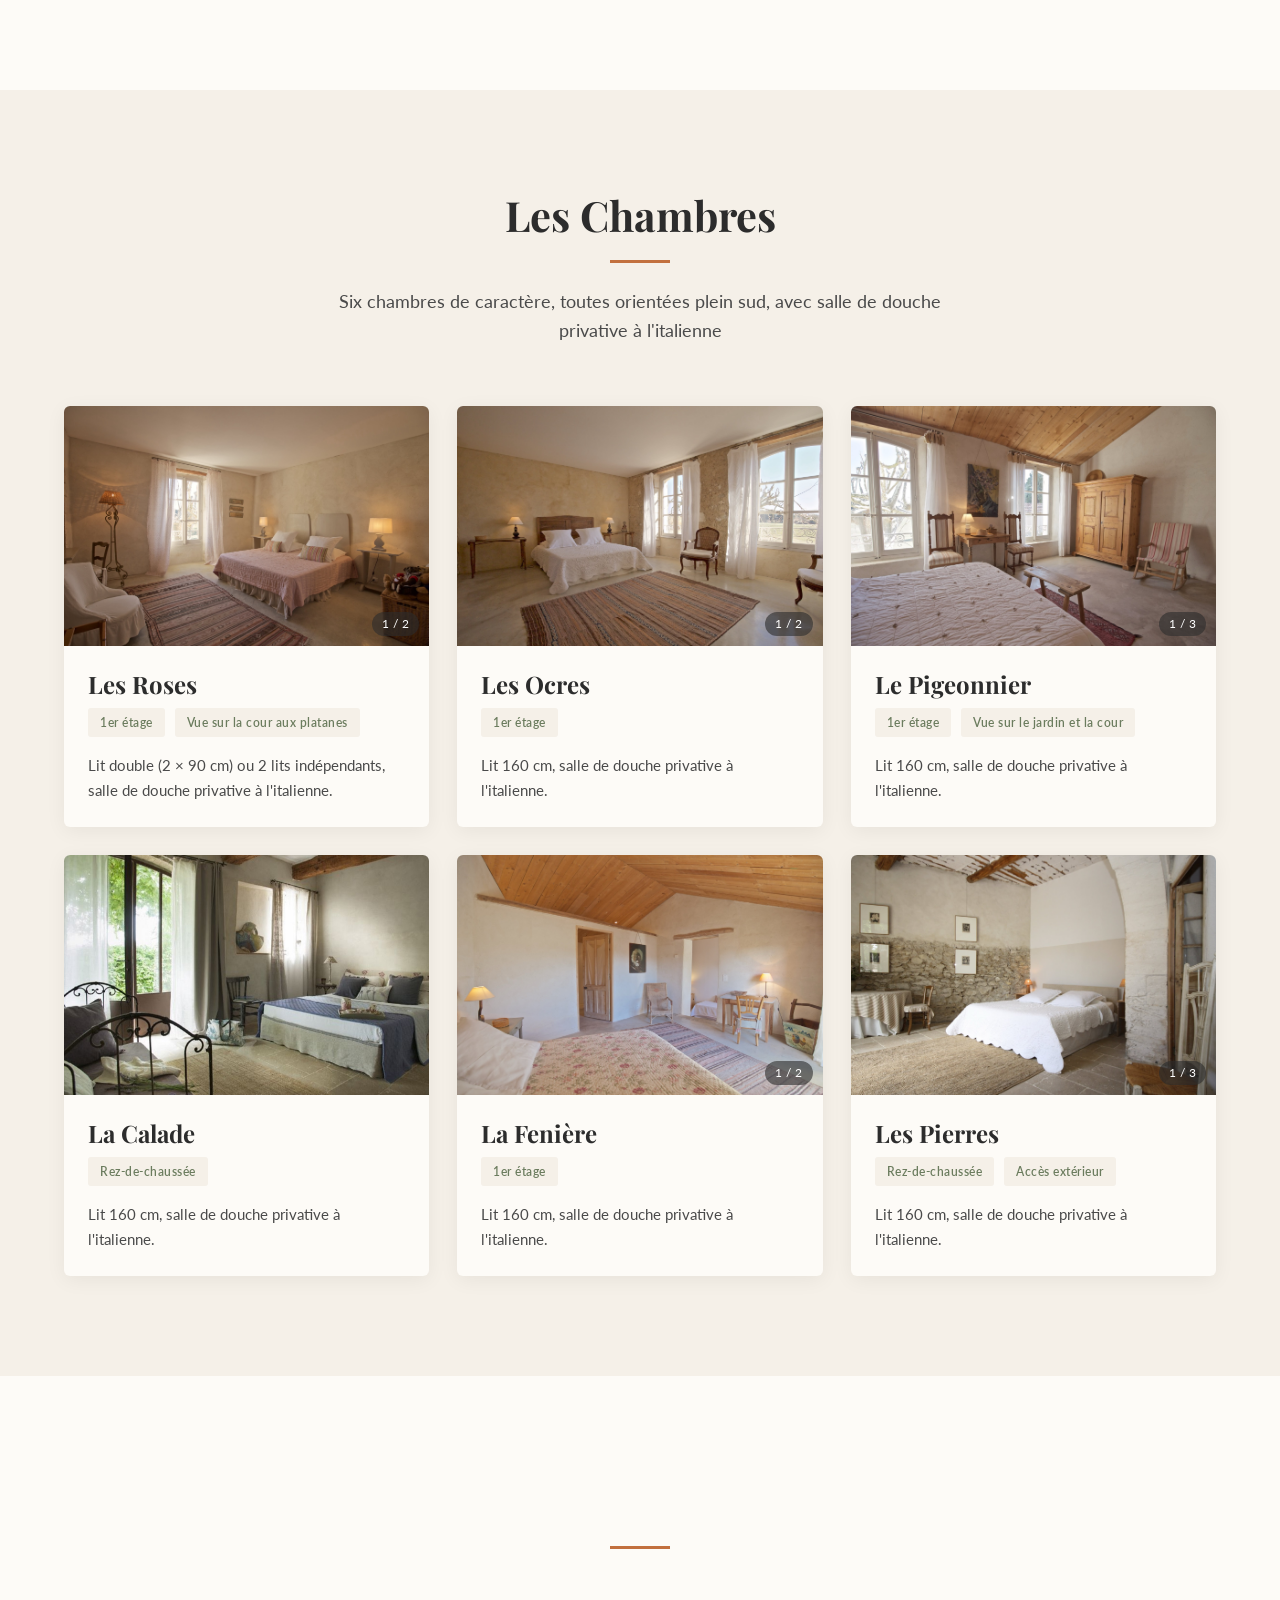
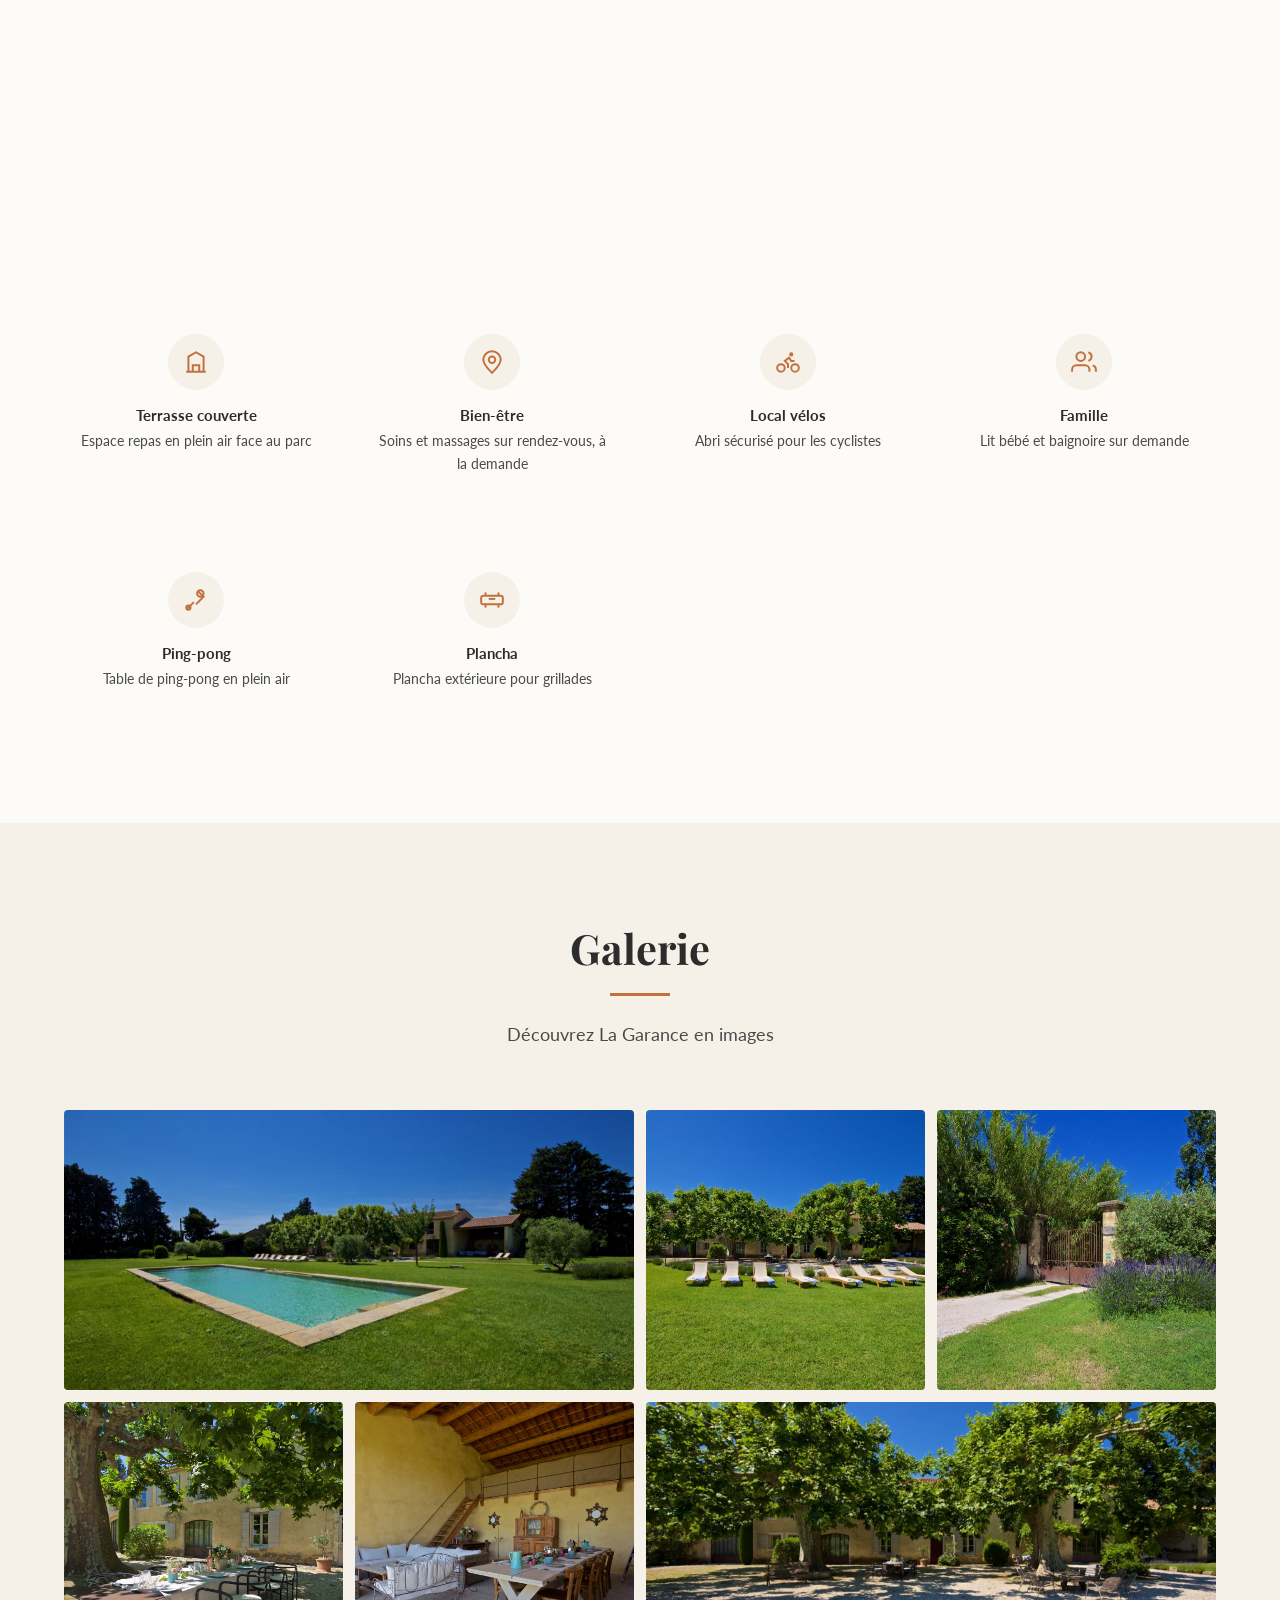
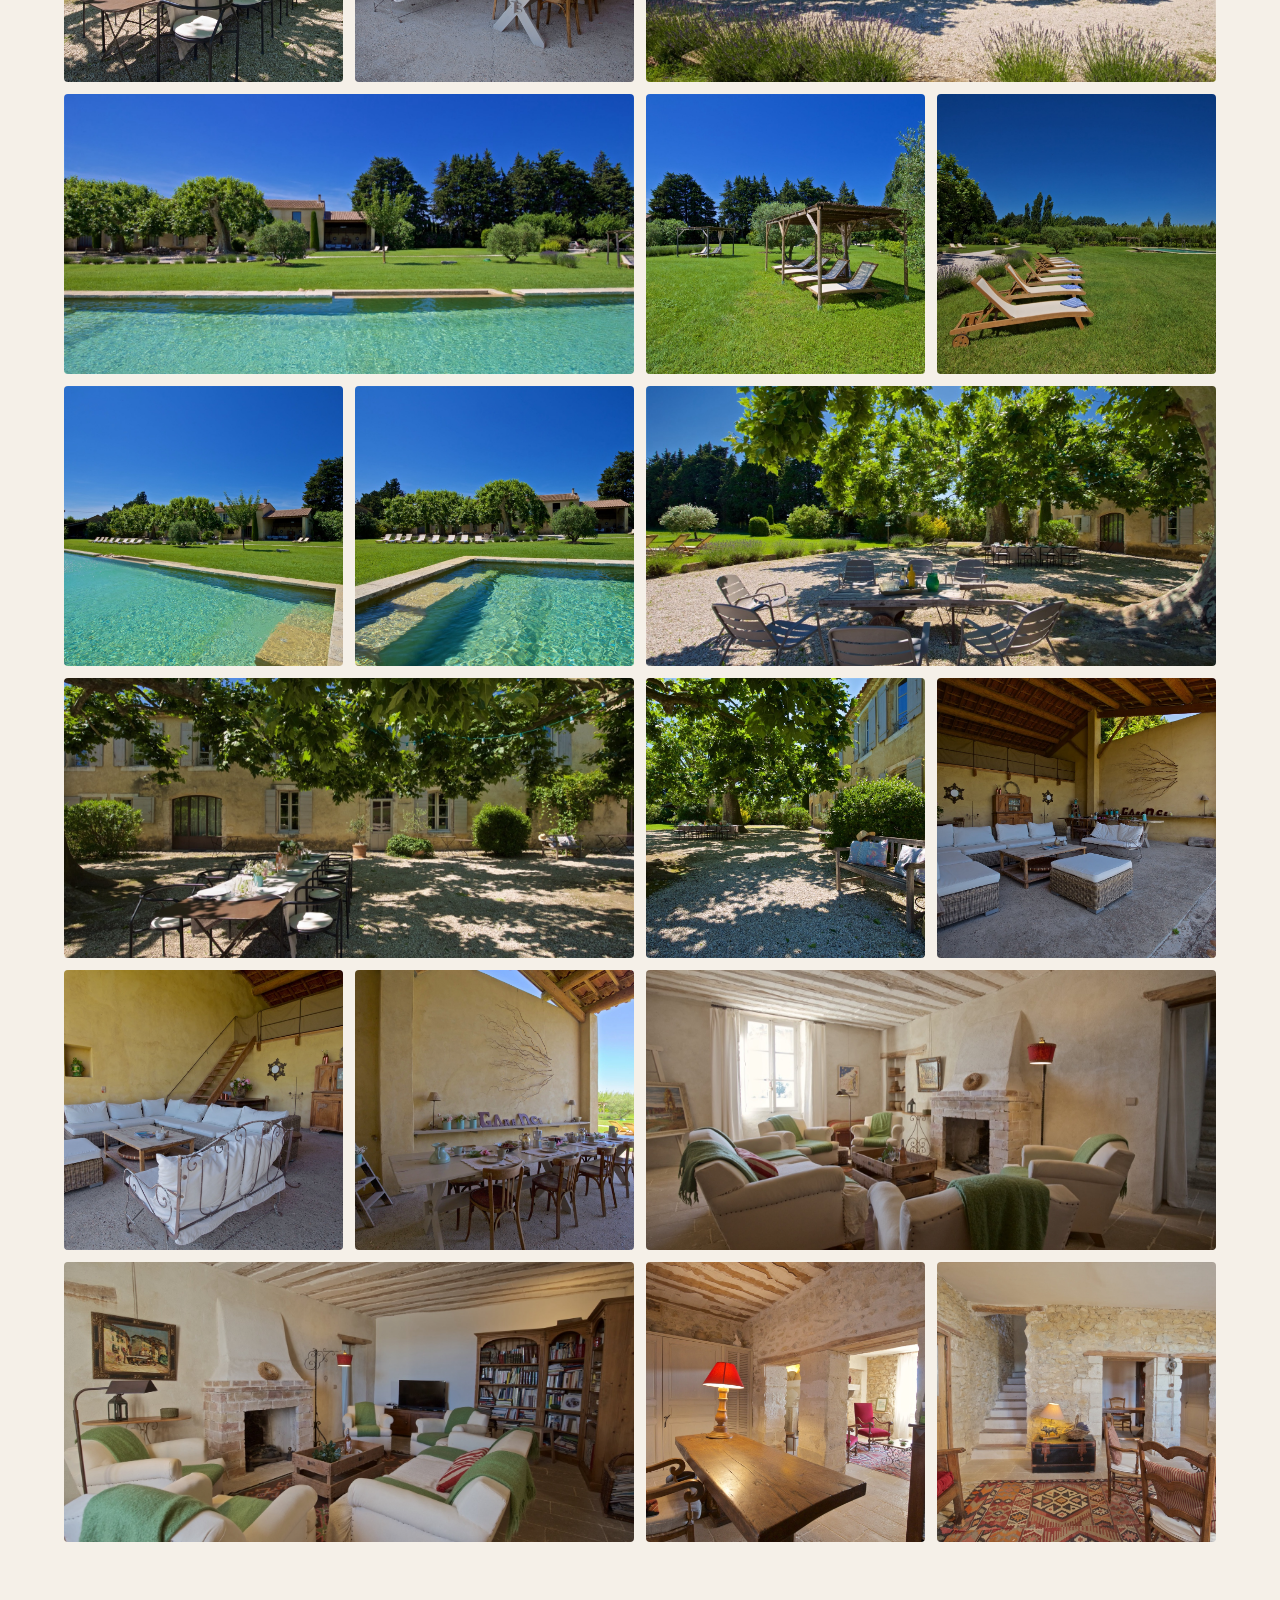
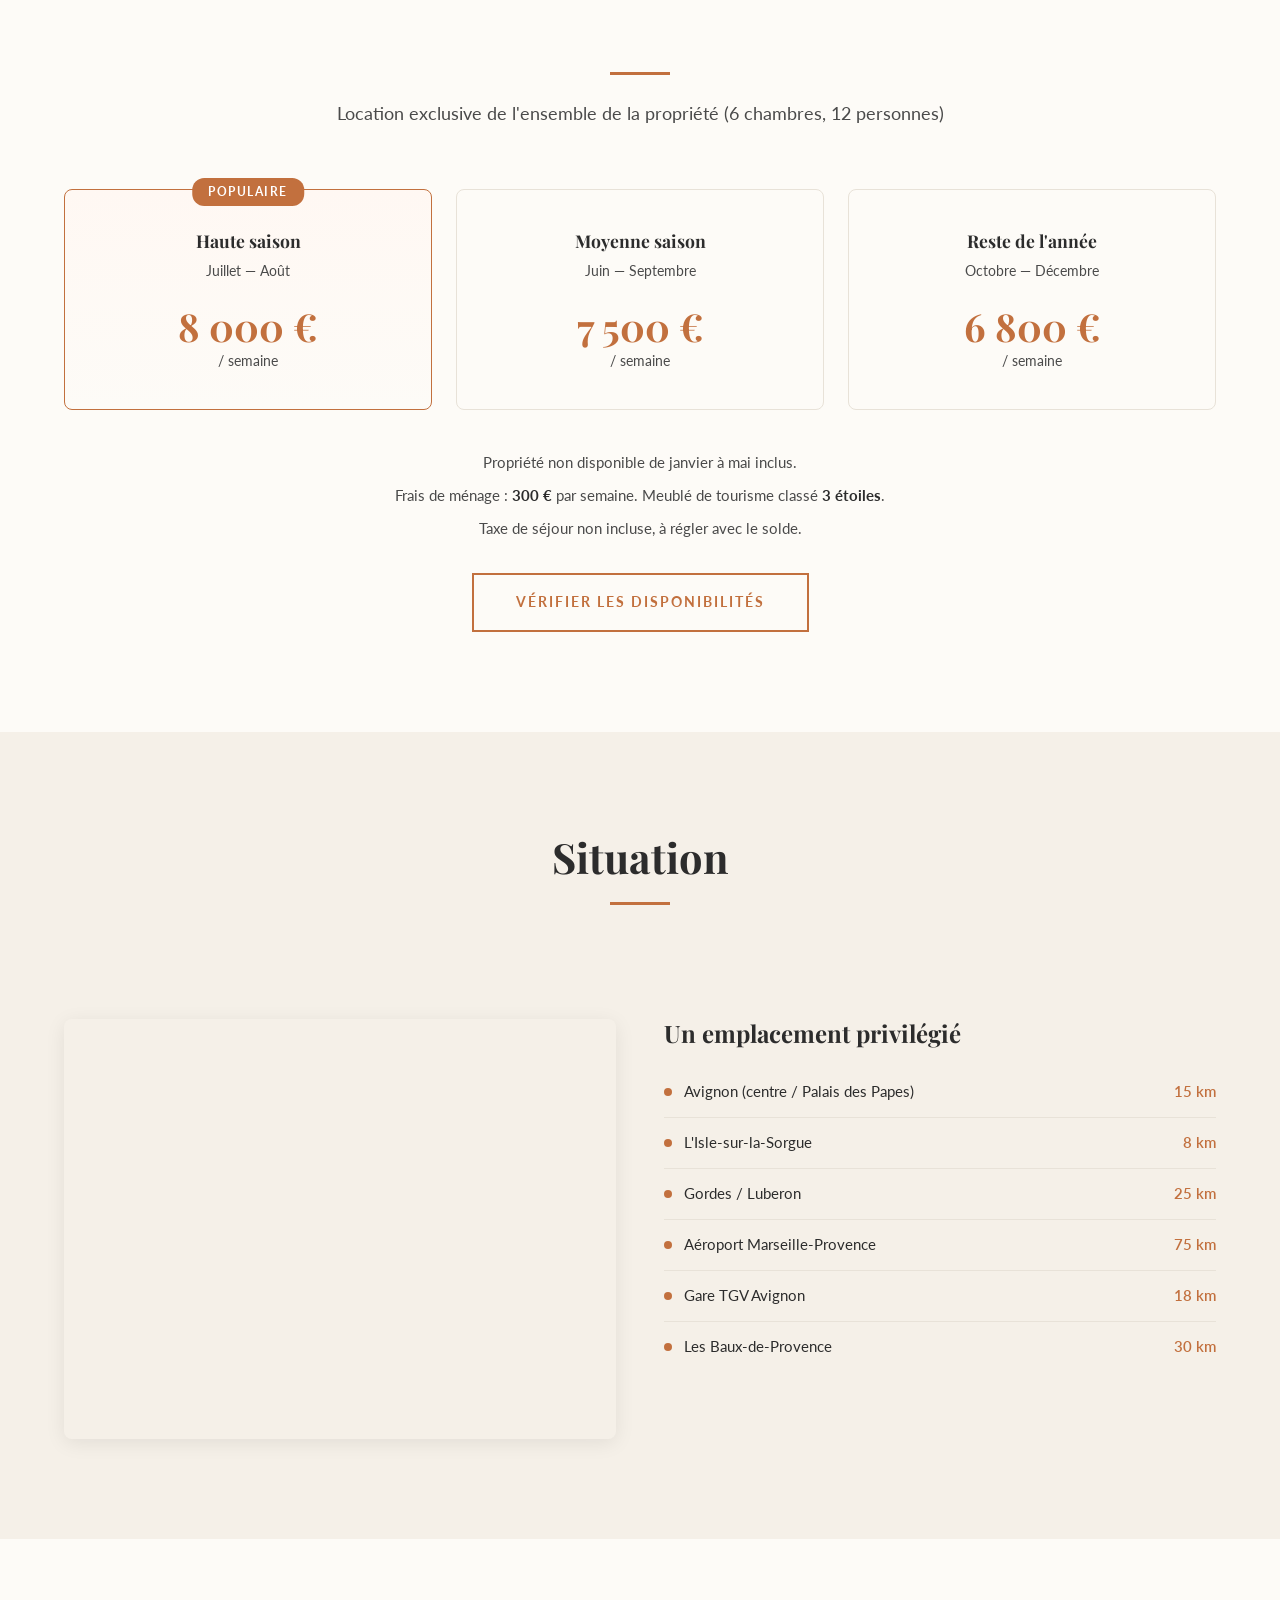
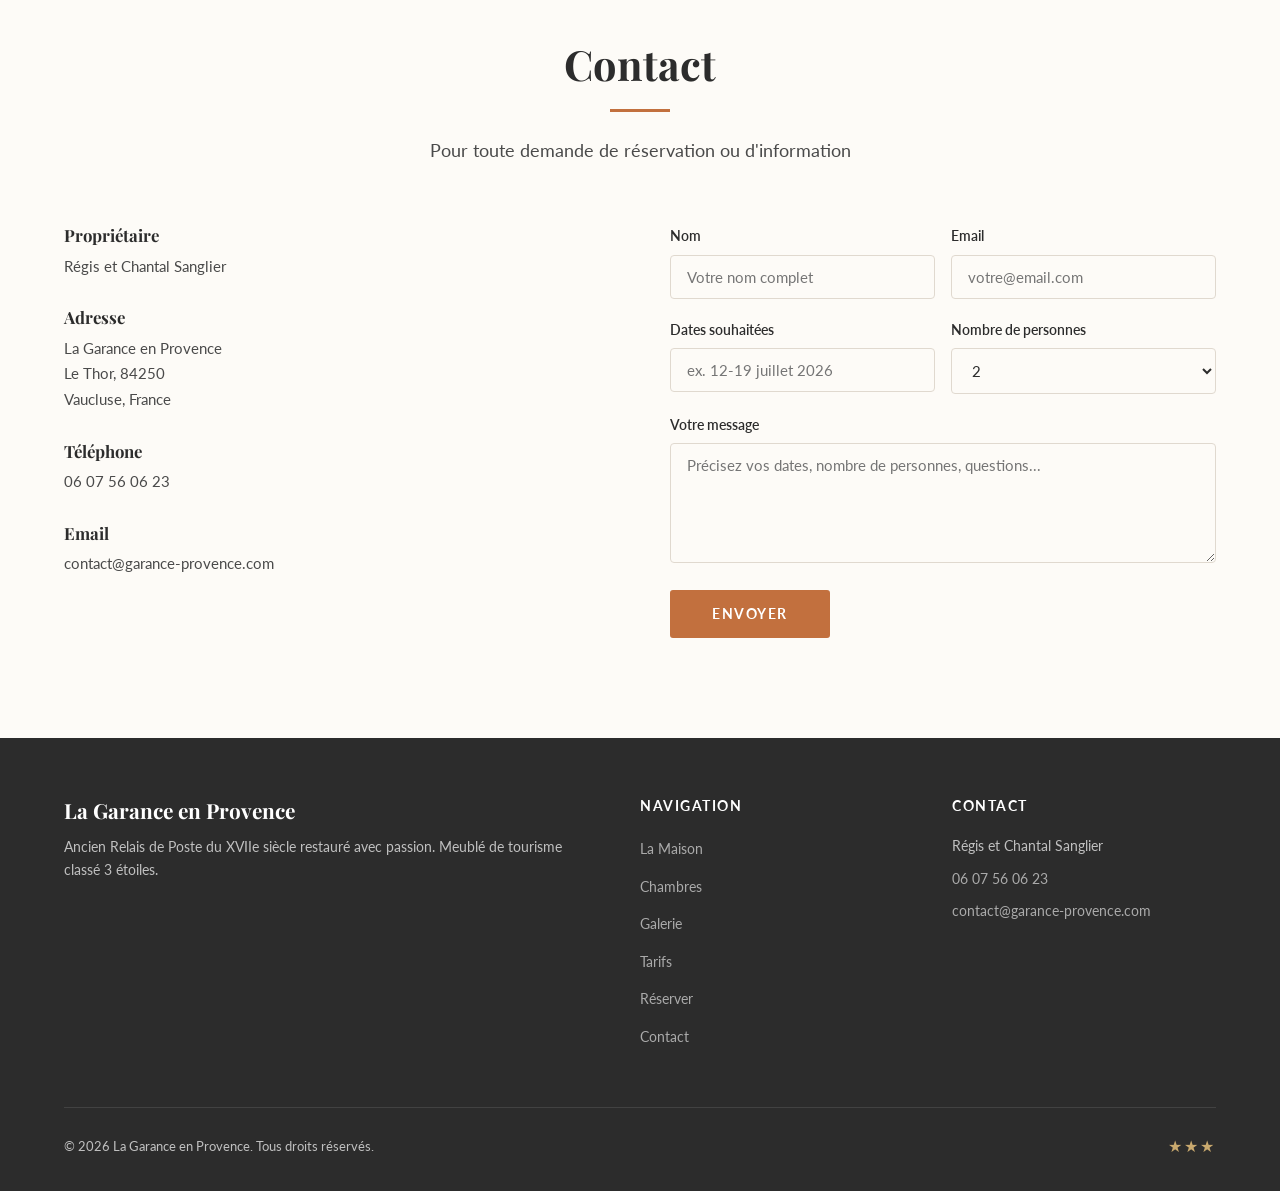
==== commit cd5236ba: "Janvier a mai : non disponible (tarifs + calendrier de reservation) - Section Tarifs : 'Reste de l'a" ====
--- a/index.html
+++ b/index.html
@@ -512,11 +512,12 @@
         <!-- Rest -->
         <div class="pricing-card reveal">
           <div class="pricing-season" data-i18n="price_s3">Reste de l'année</div>
-          <div class="pricing-months" data-i18n="price_s3m">Octobre — Mai</div>
+          <div class="pricing-months" data-i18n="price_s3m">Octobre — Décembre</div>
           <div class="pricing-amount">6 800 €</div>
           <div class="pricing-period" data-i18n="price_week">/ semaine</div>
         </div>
       </div>
+      <p class="pricing-note reveal" data-i18n="price_closed">Propriété non disponible de janvier à mai inclus.</p>
       <p class="pricing-note reveal" data-i18n="price_note">Frais de ménage : <strong>300 €</strong> par semaine. Meublé de tourisme classé <strong>3 étoiles</strong>.</p>
       <p class="pricing-note reveal" data-i18n="price_tax">Taxe de séjour non incluse, à régler avec le solde.</p>
       <div style="text-align:center;margin-top:32px" class="reveal">
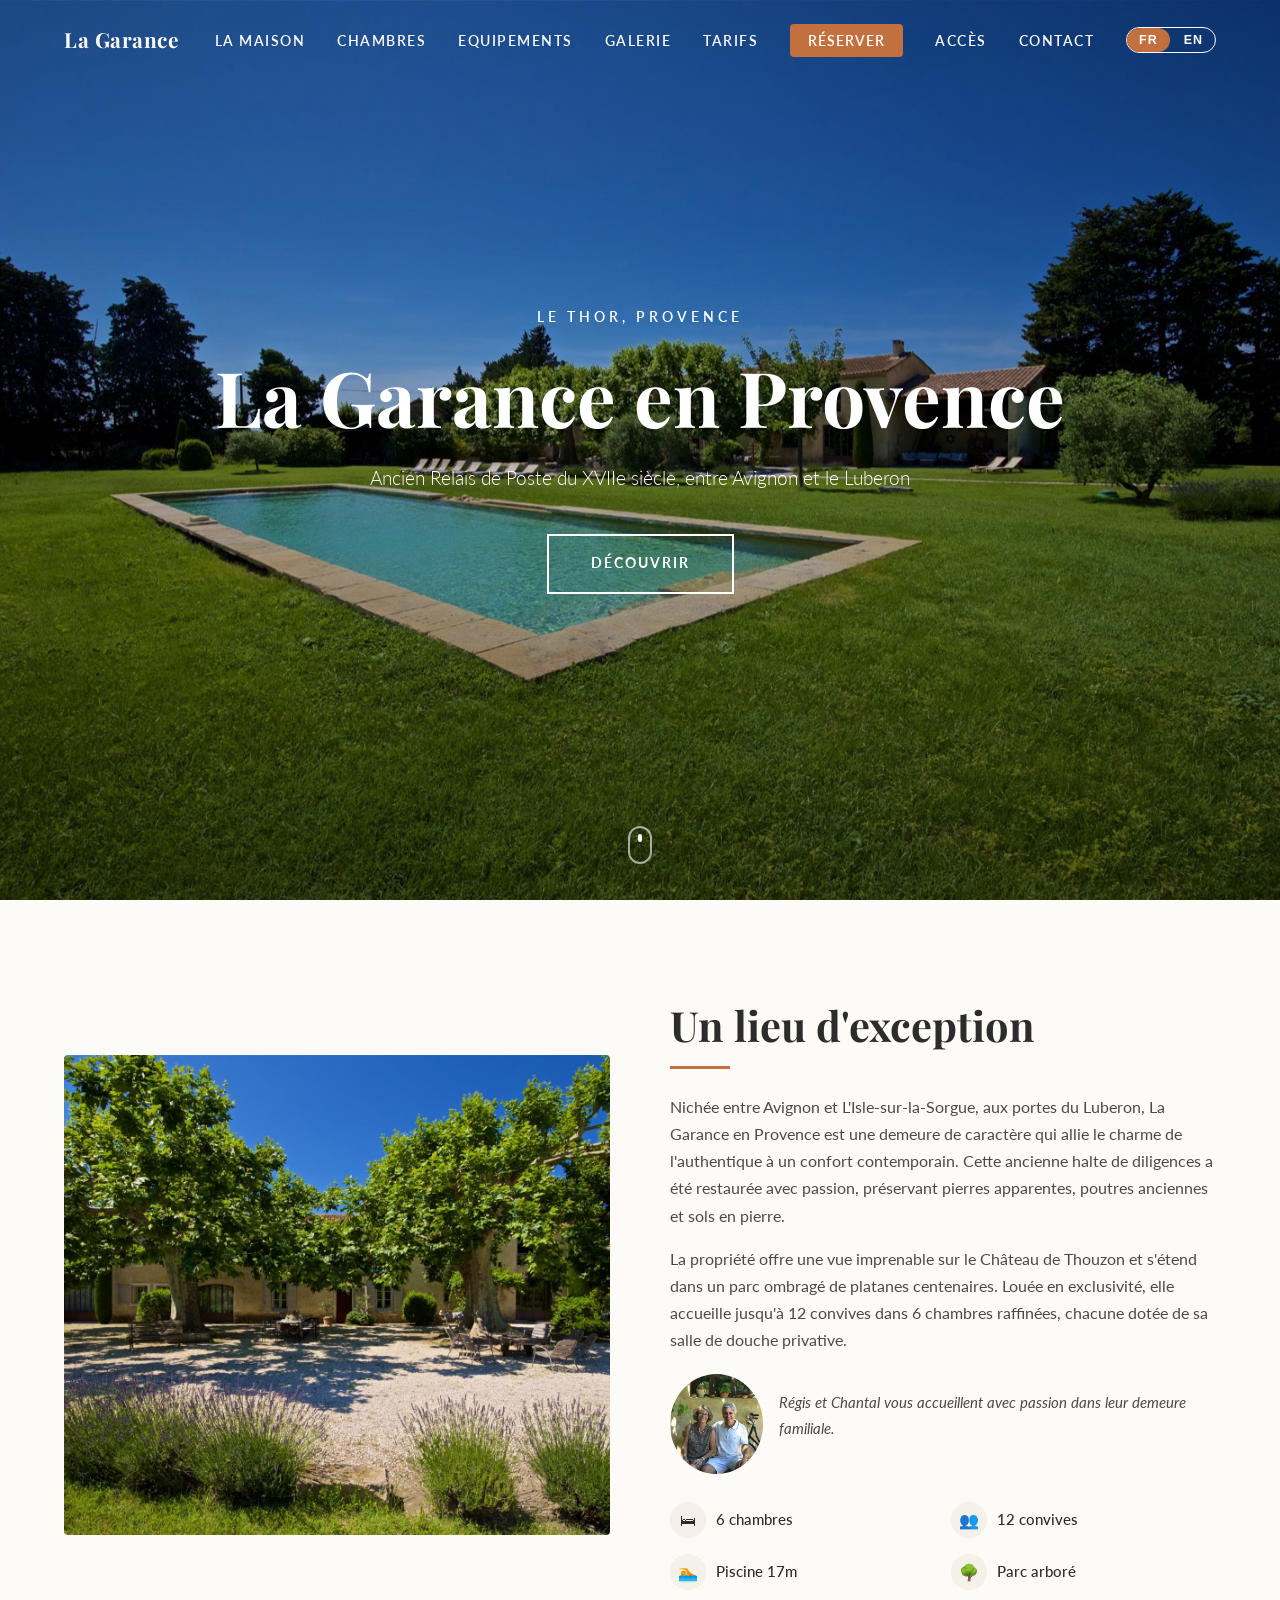
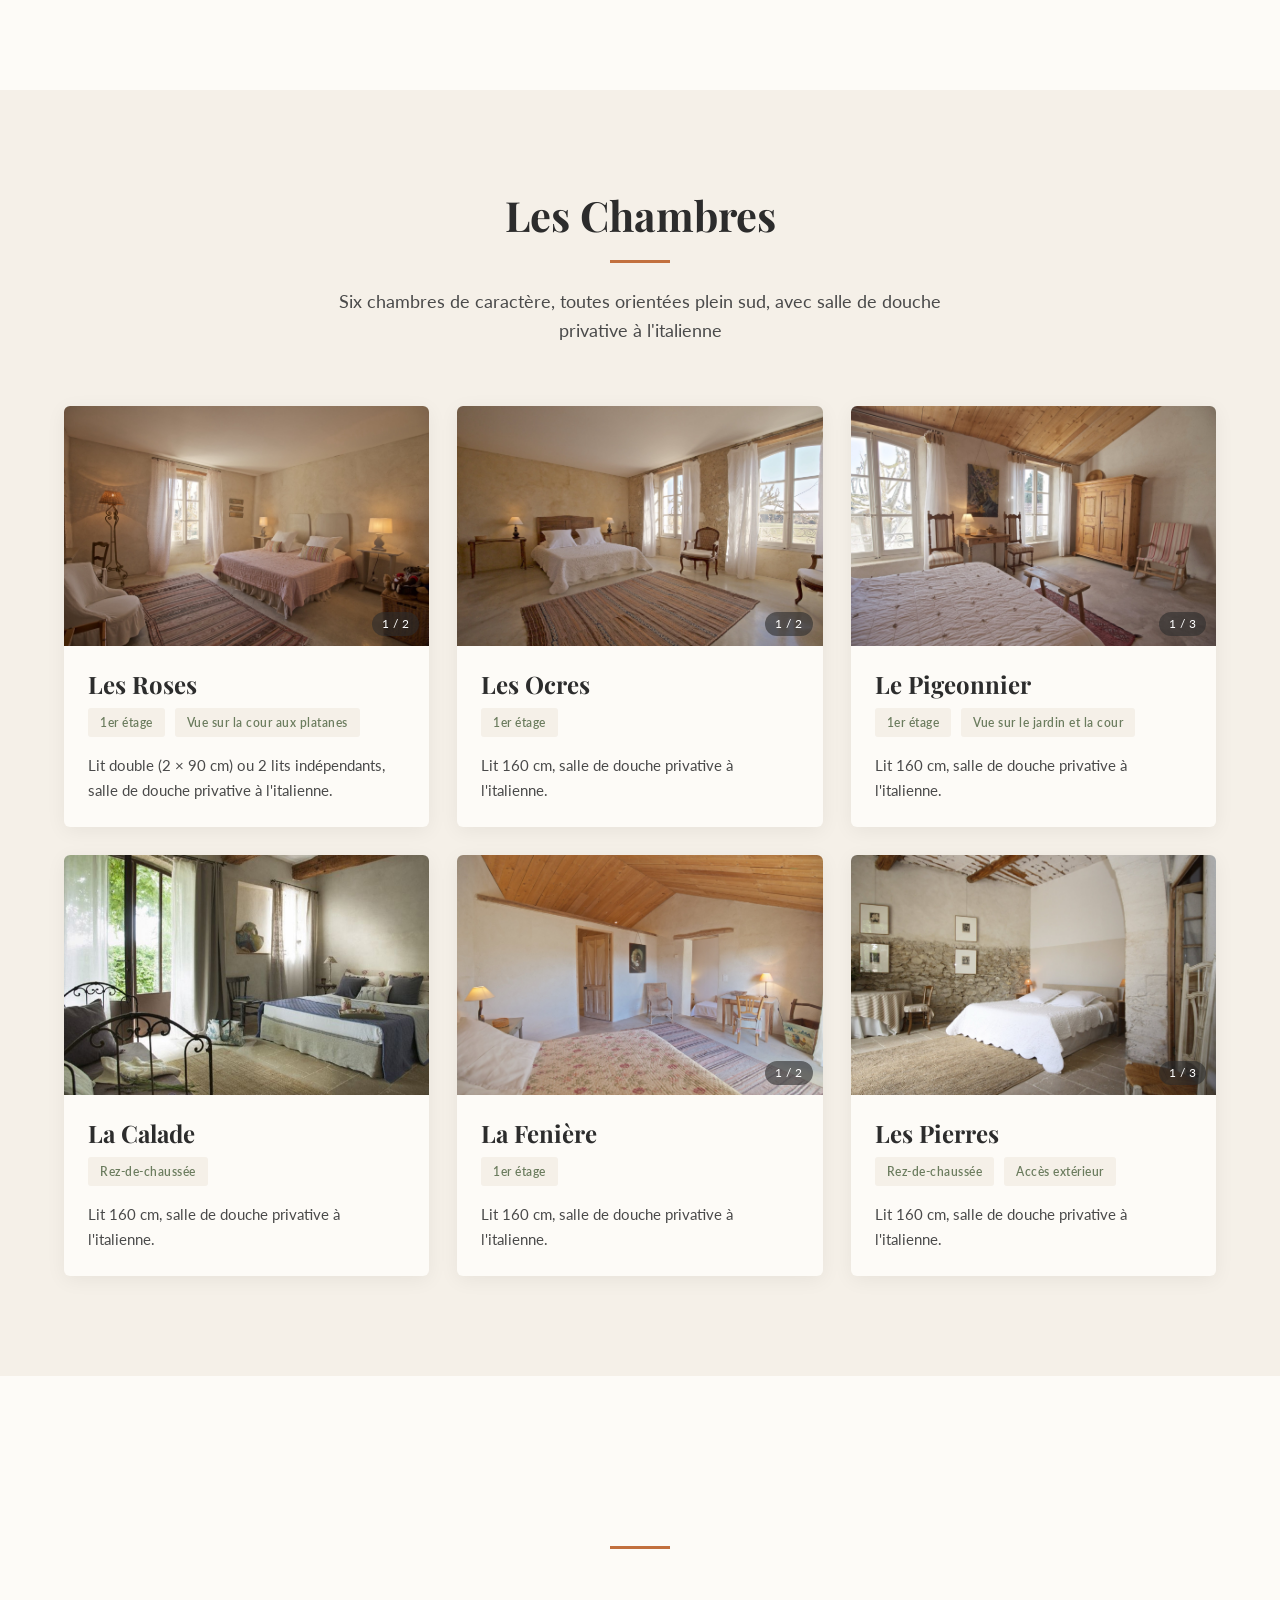
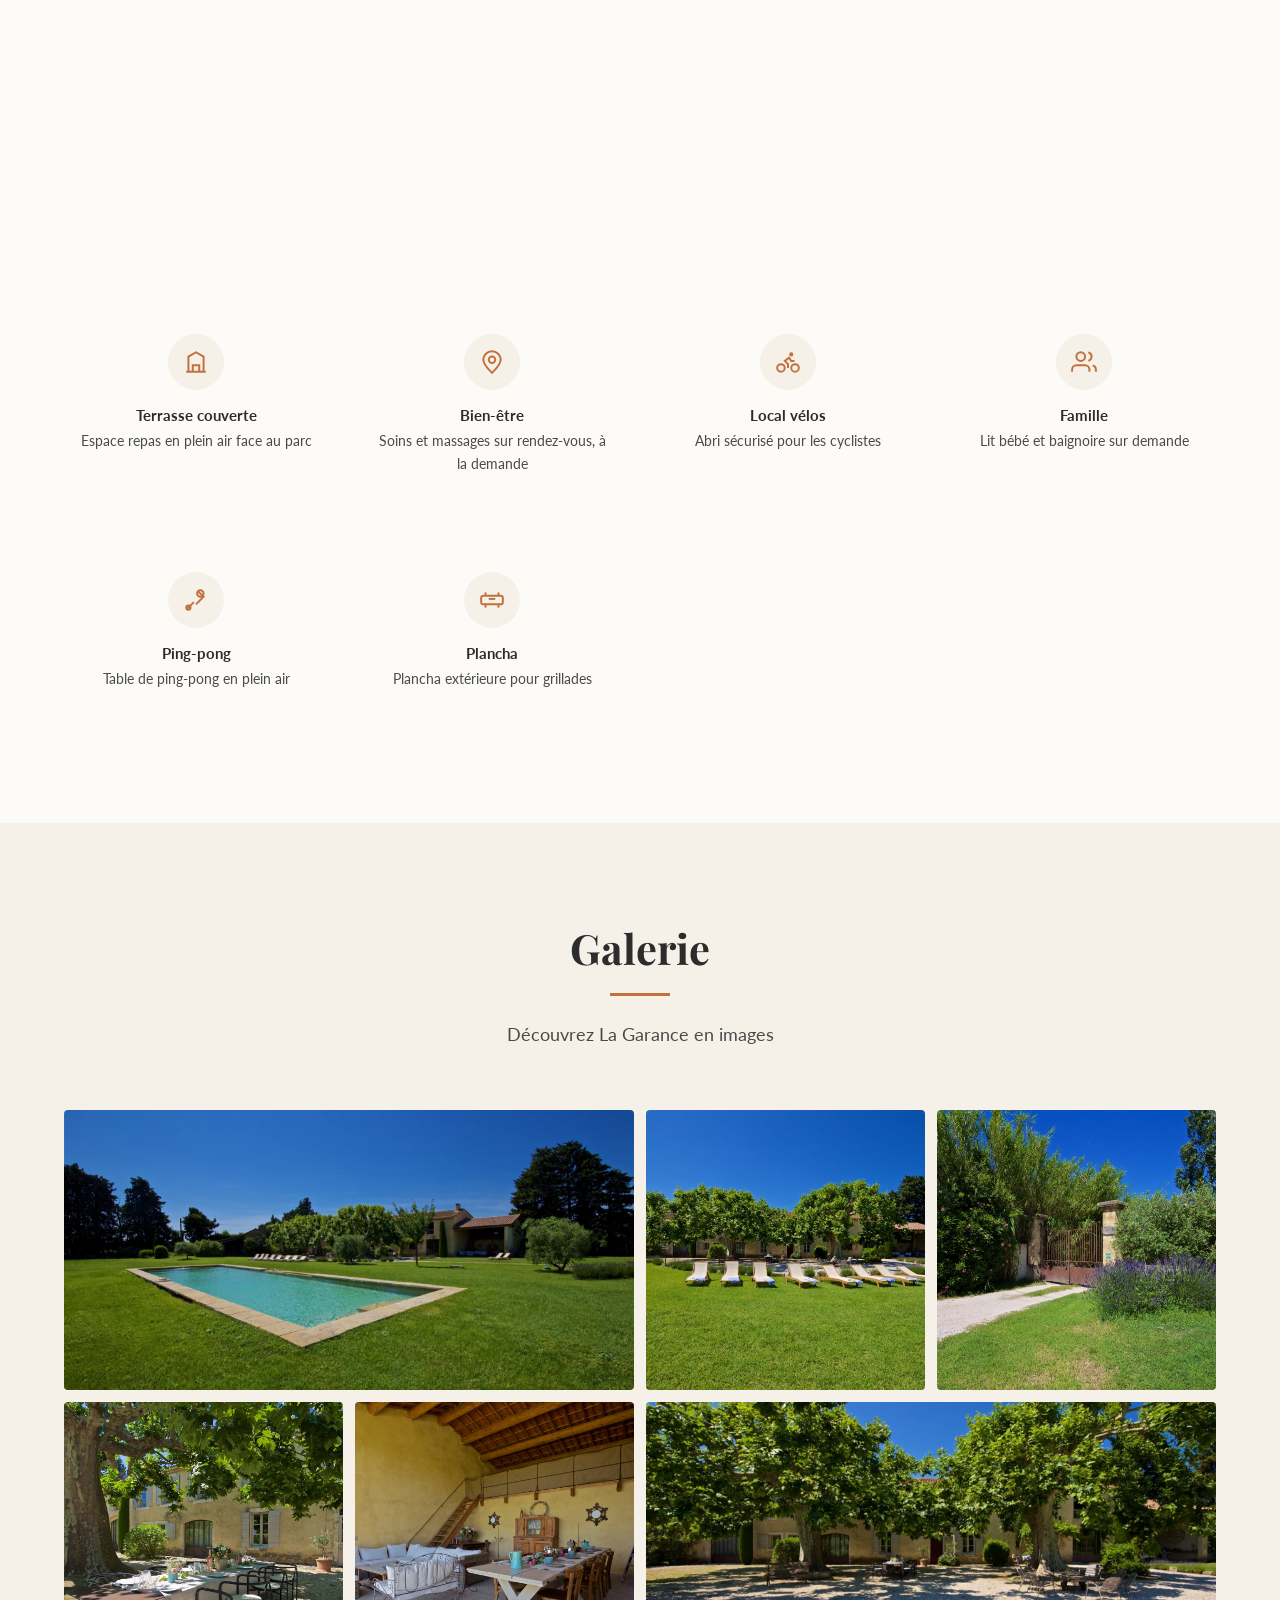
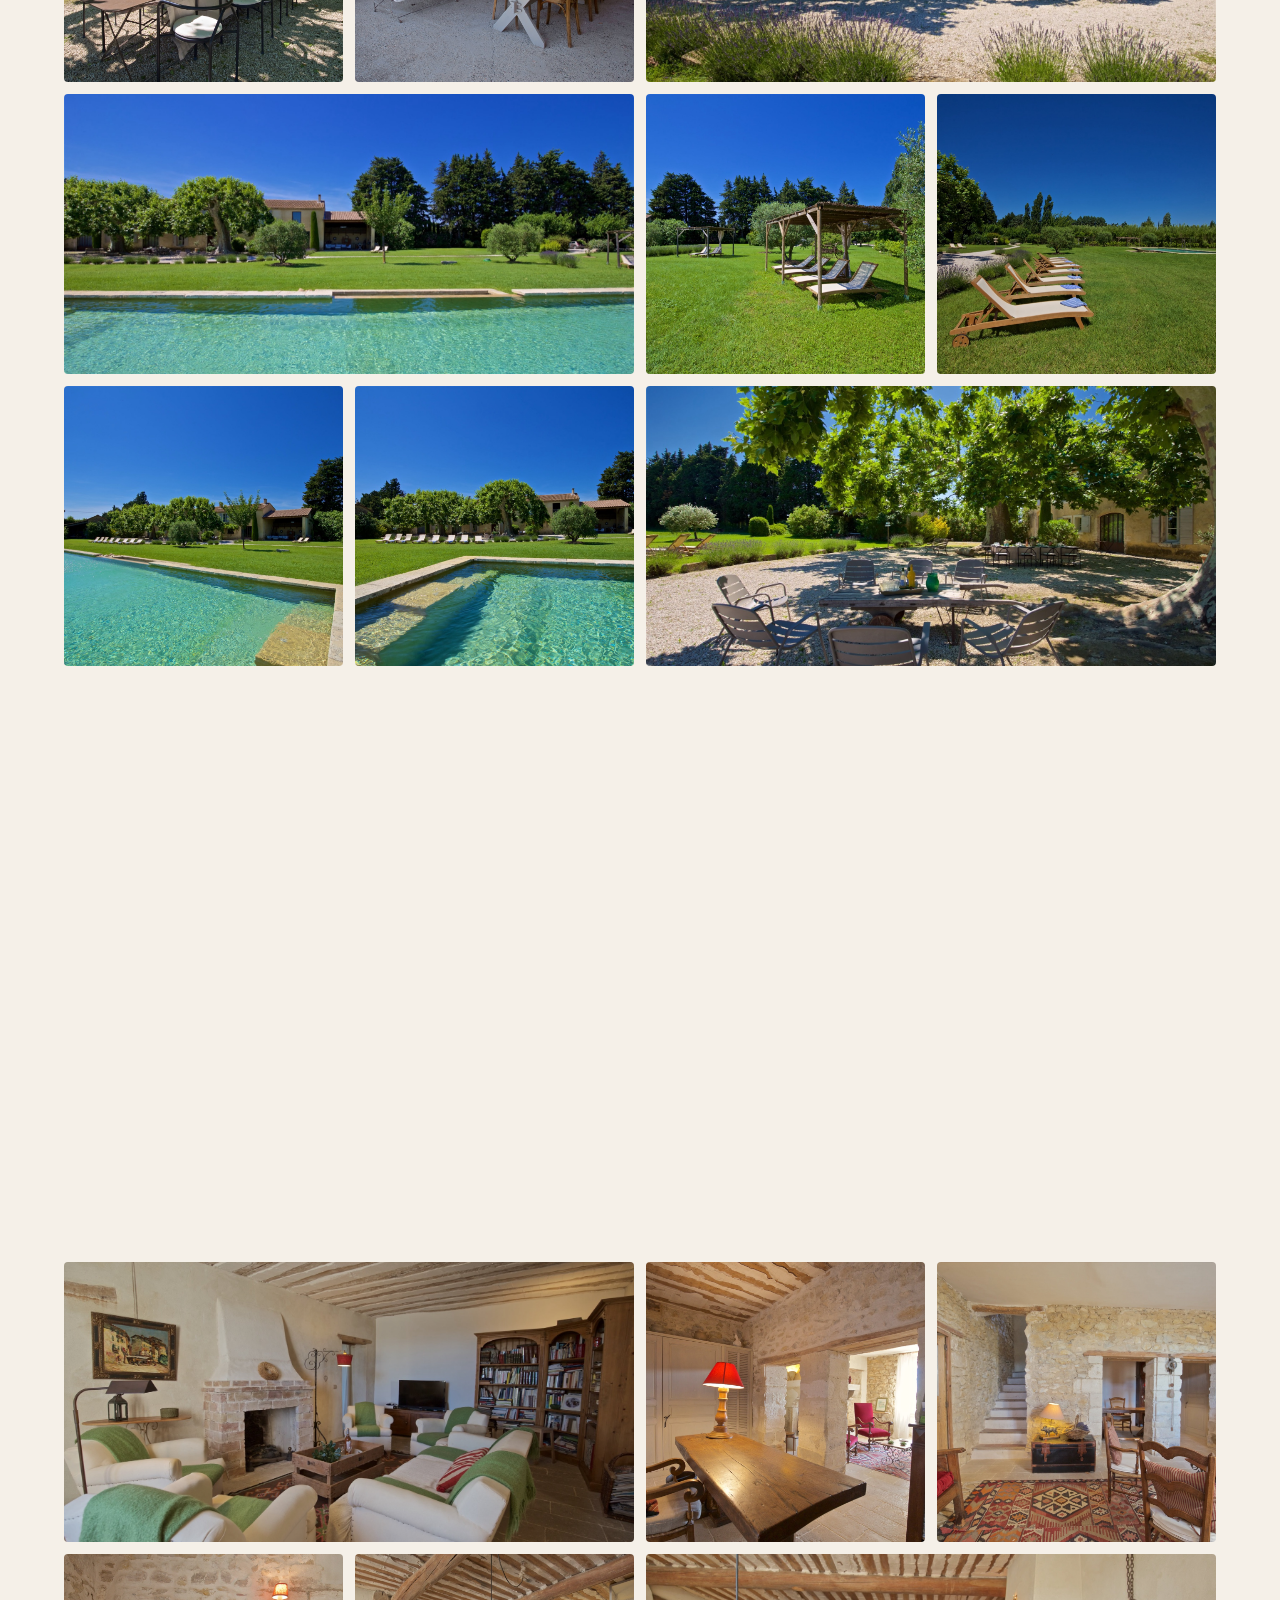
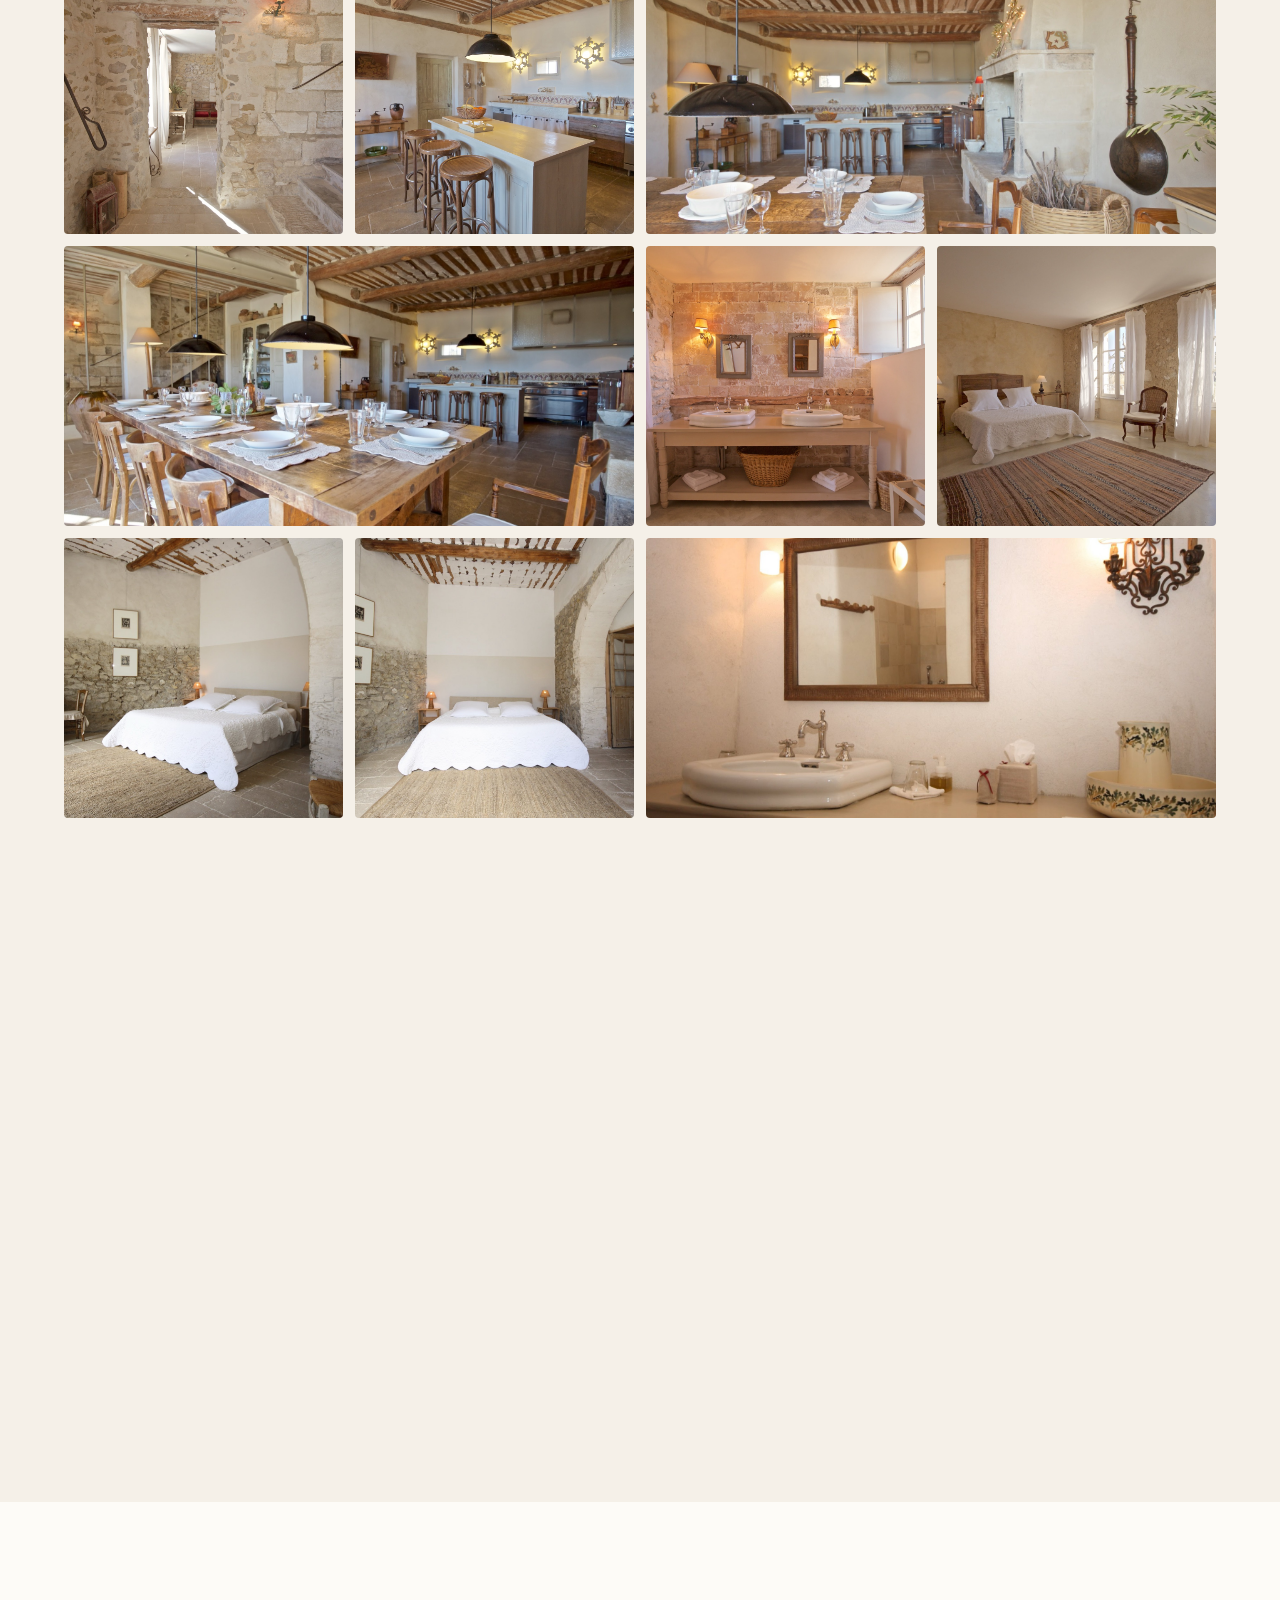
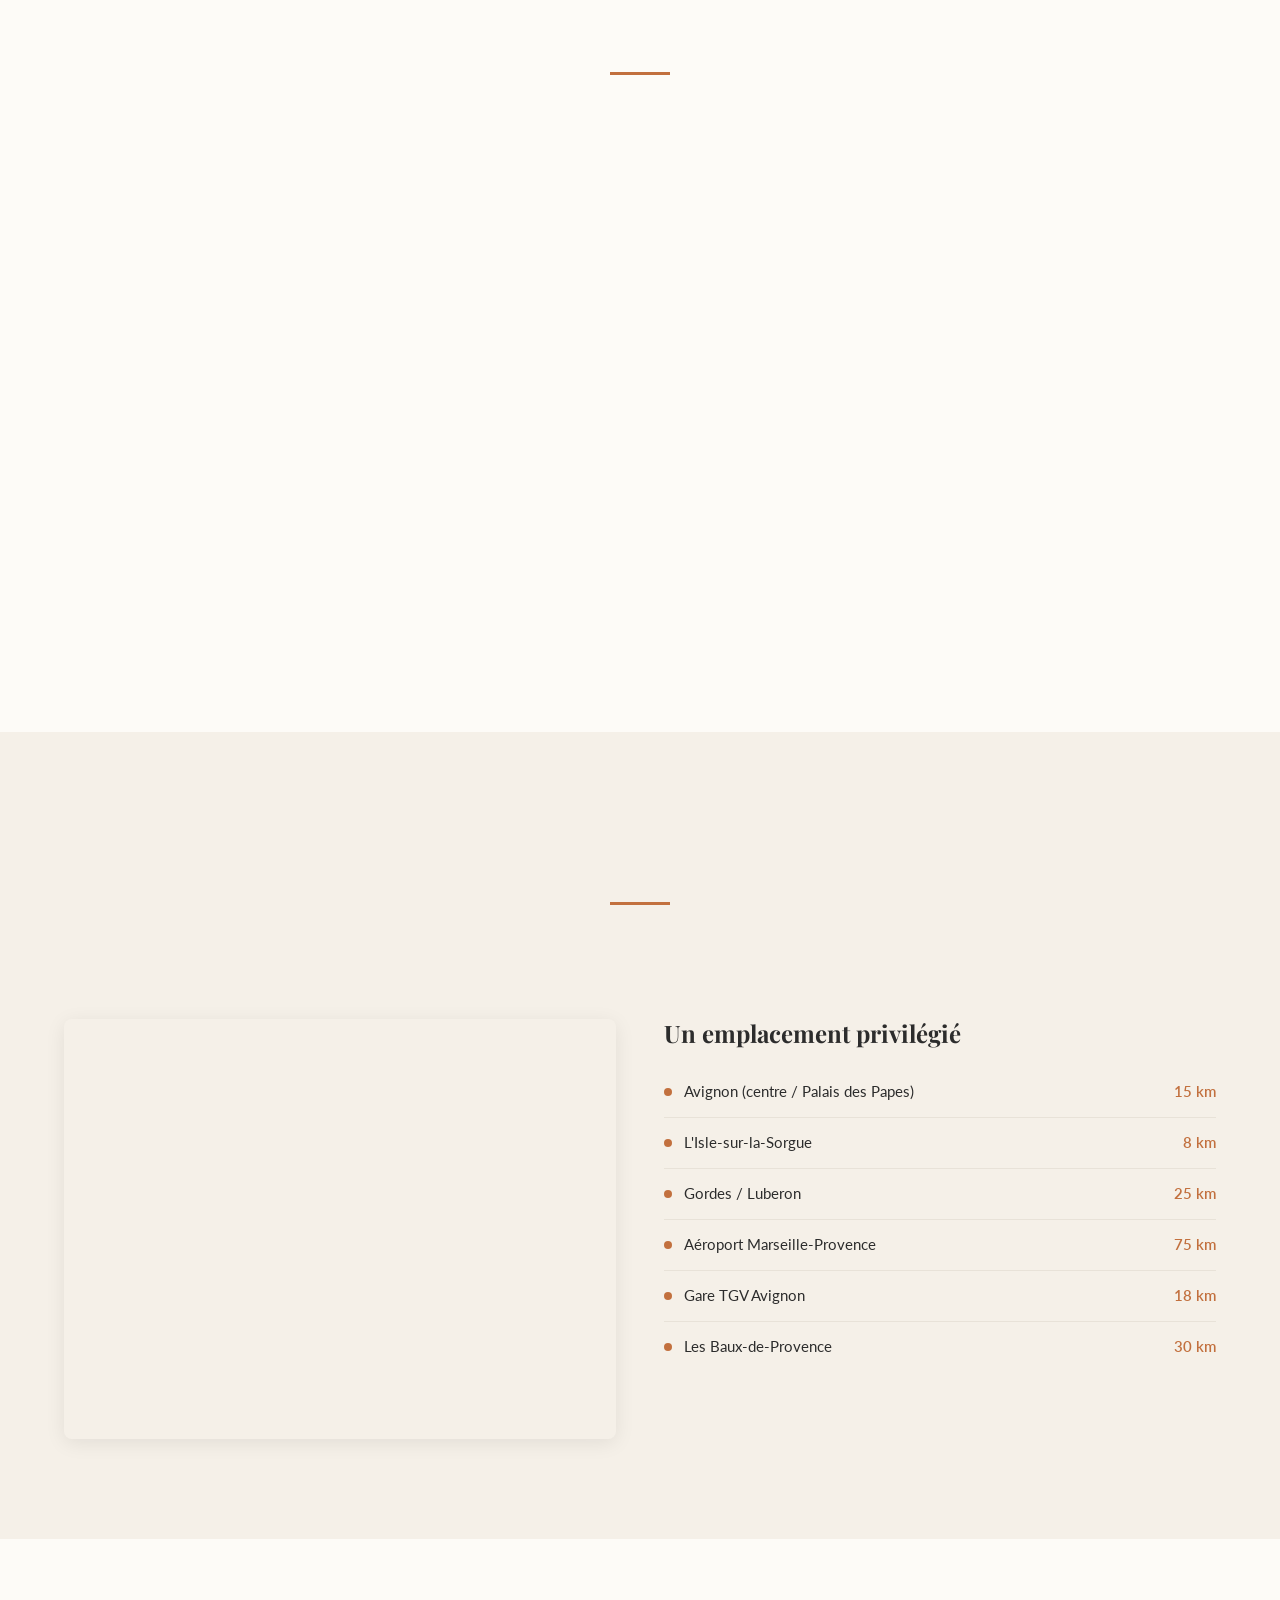
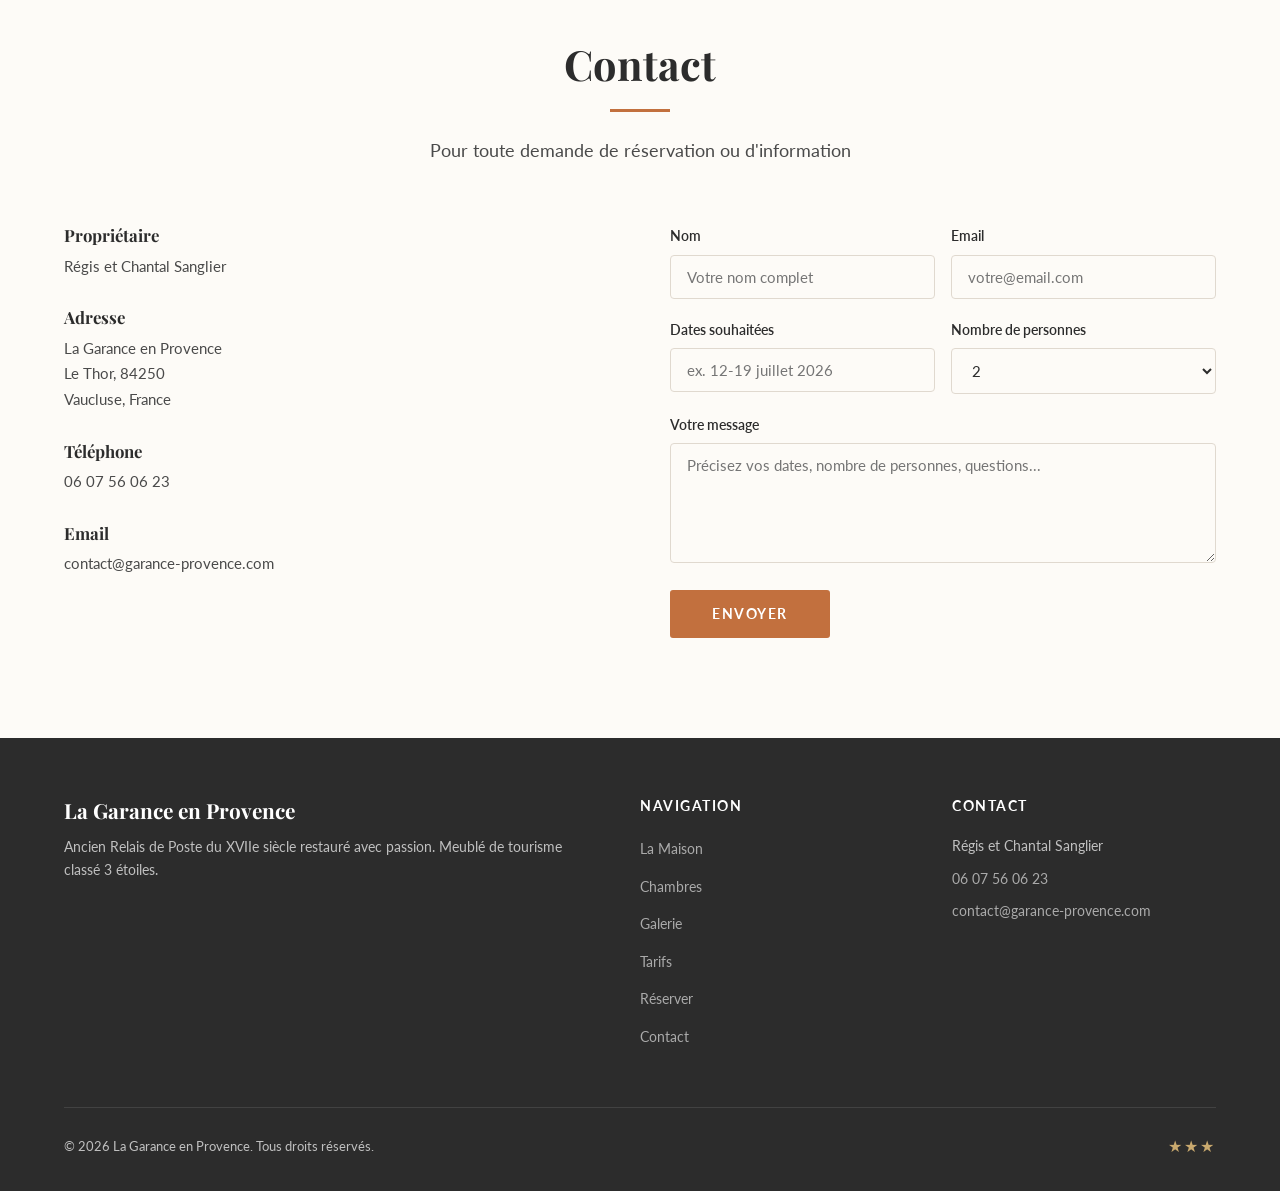
==== commit a5839956: "Non disponible du 25/09/2027 au 31/12/2027 Co-Authored-By: Claude Sonnet 5.5 <noreply@anthropic.com>" ====
--- a/index.html
+++ b/index.html
@@ -517,7 +517,7 @@
           <div class="pricing-period" data-i18n="price_week">/ semaine</div>
         </div>
       </div>
-      <p class="pricing-note reveal" data-i18n="price_closed">Propriété non disponible de janvier à mai inclus.</p>
+      <p class="pricing-note reveal" data-i18n="price_closed">Propriété non disponible de janvier à mai inclus, et du 25 septembre au 31 décembre 2027.</p>
       <p class="pricing-note reveal" data-i18n="price_note">Frais de ménage : <strong>300 €</strong> par semaine. Meublé de tourisme classé <strong>3 étoiles</strong>.</p>
       <p class="pricing-note reveal" data-i18n="price_tax">Taxe de séjour non incluse, à régler avec le solde.</p>
       <div style="text-align:center;margin-top:32px" class="reveal">
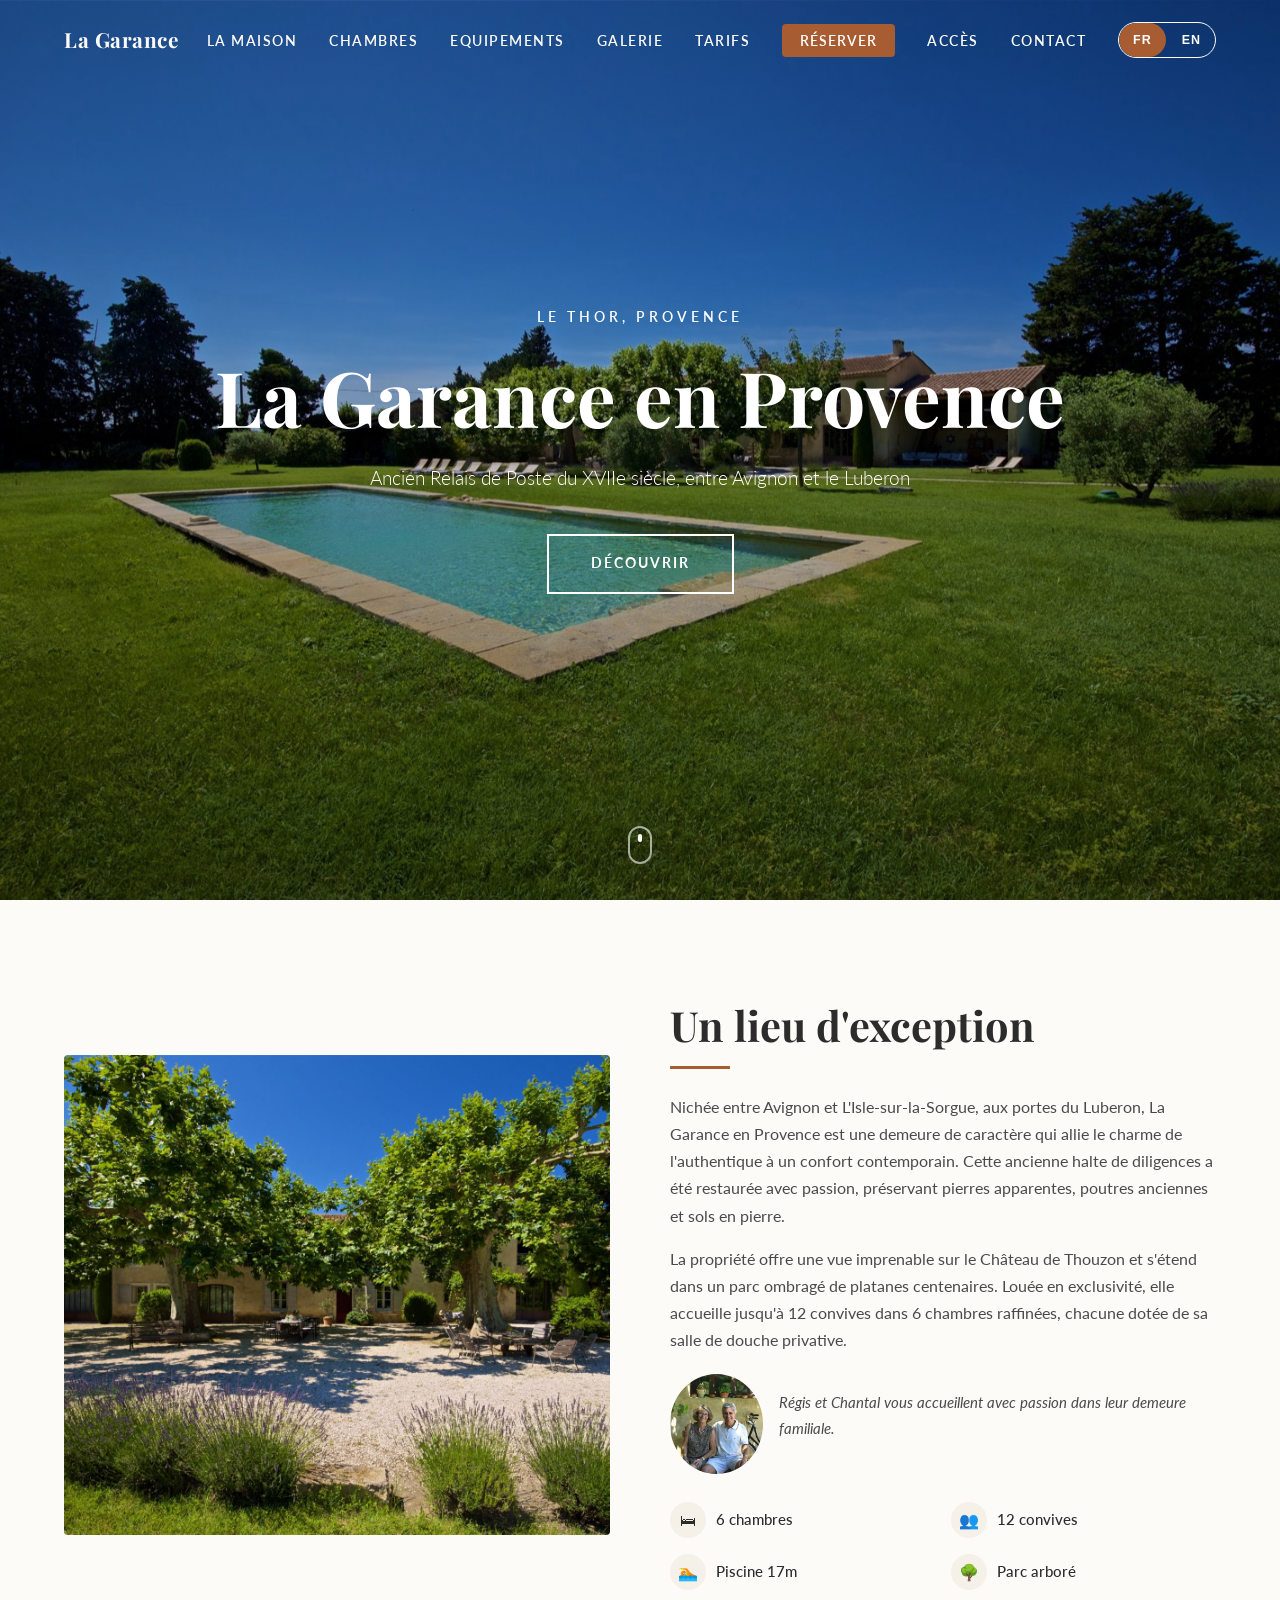
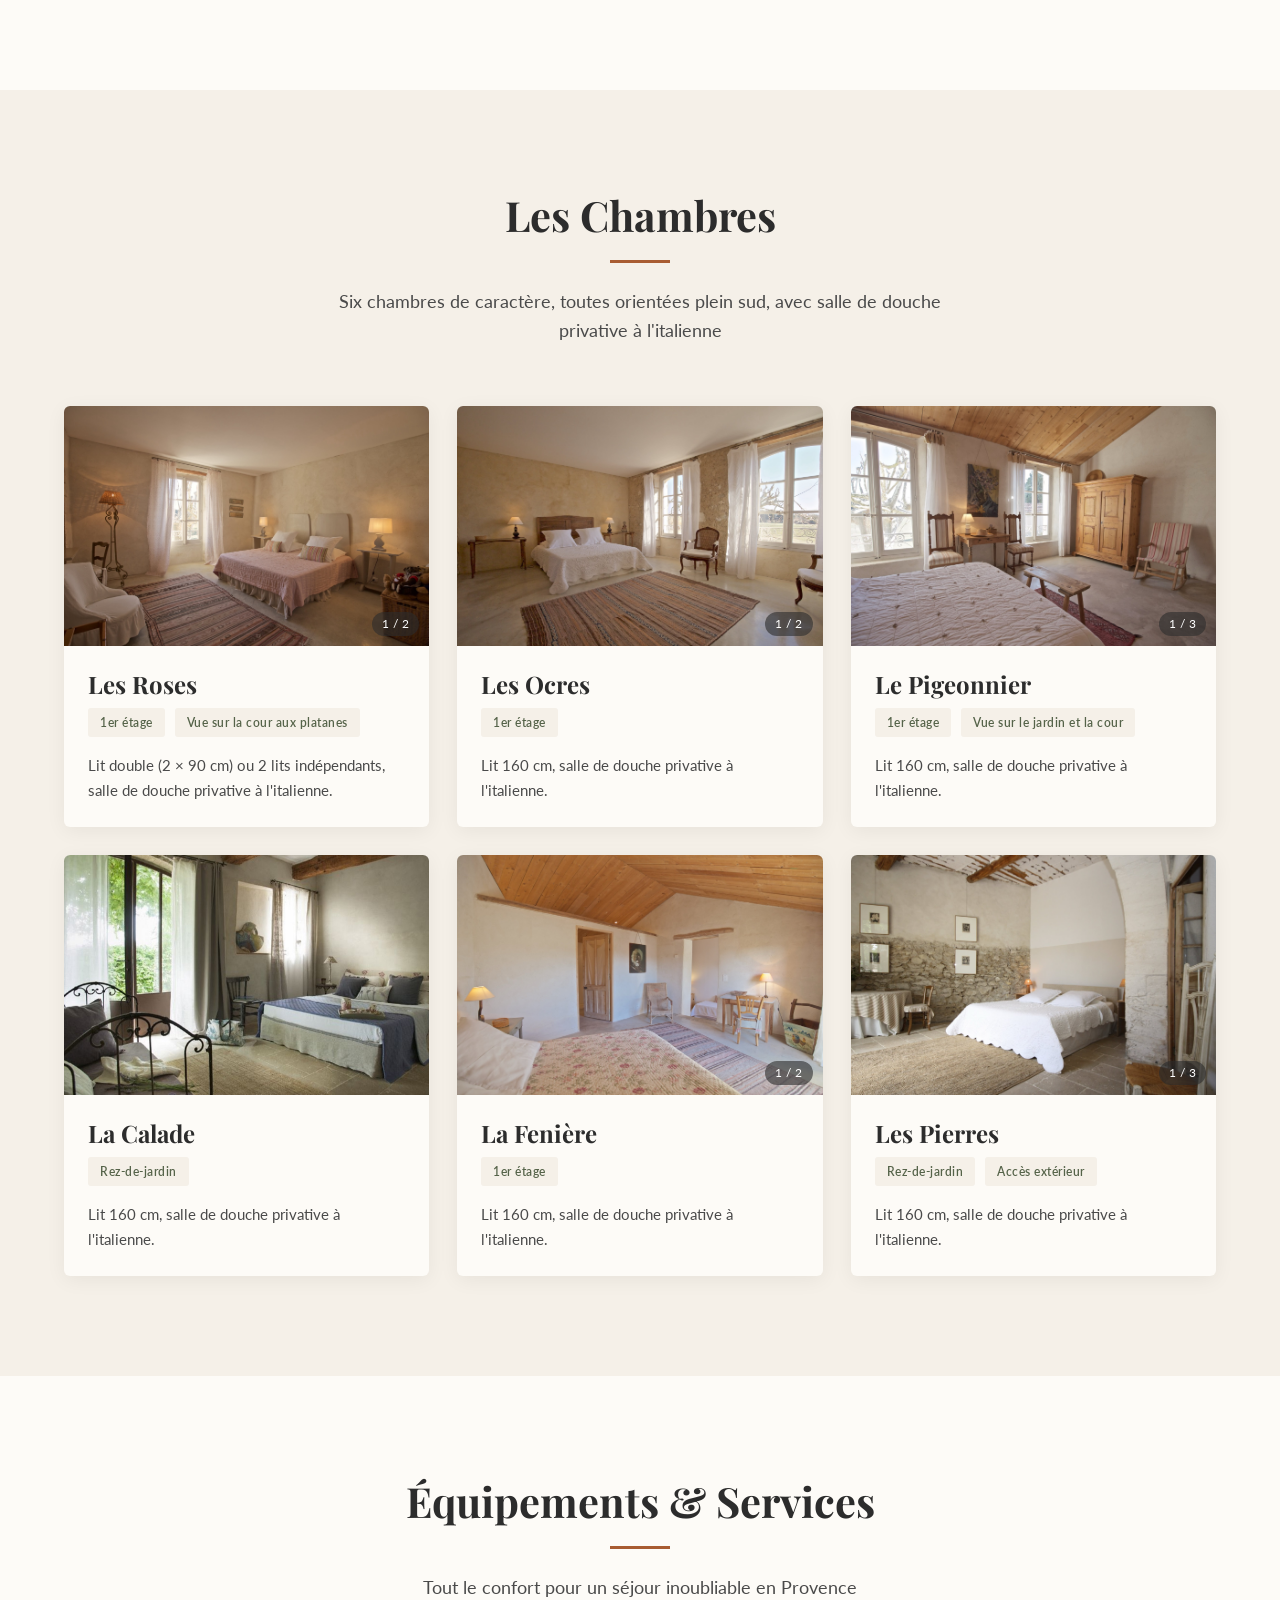
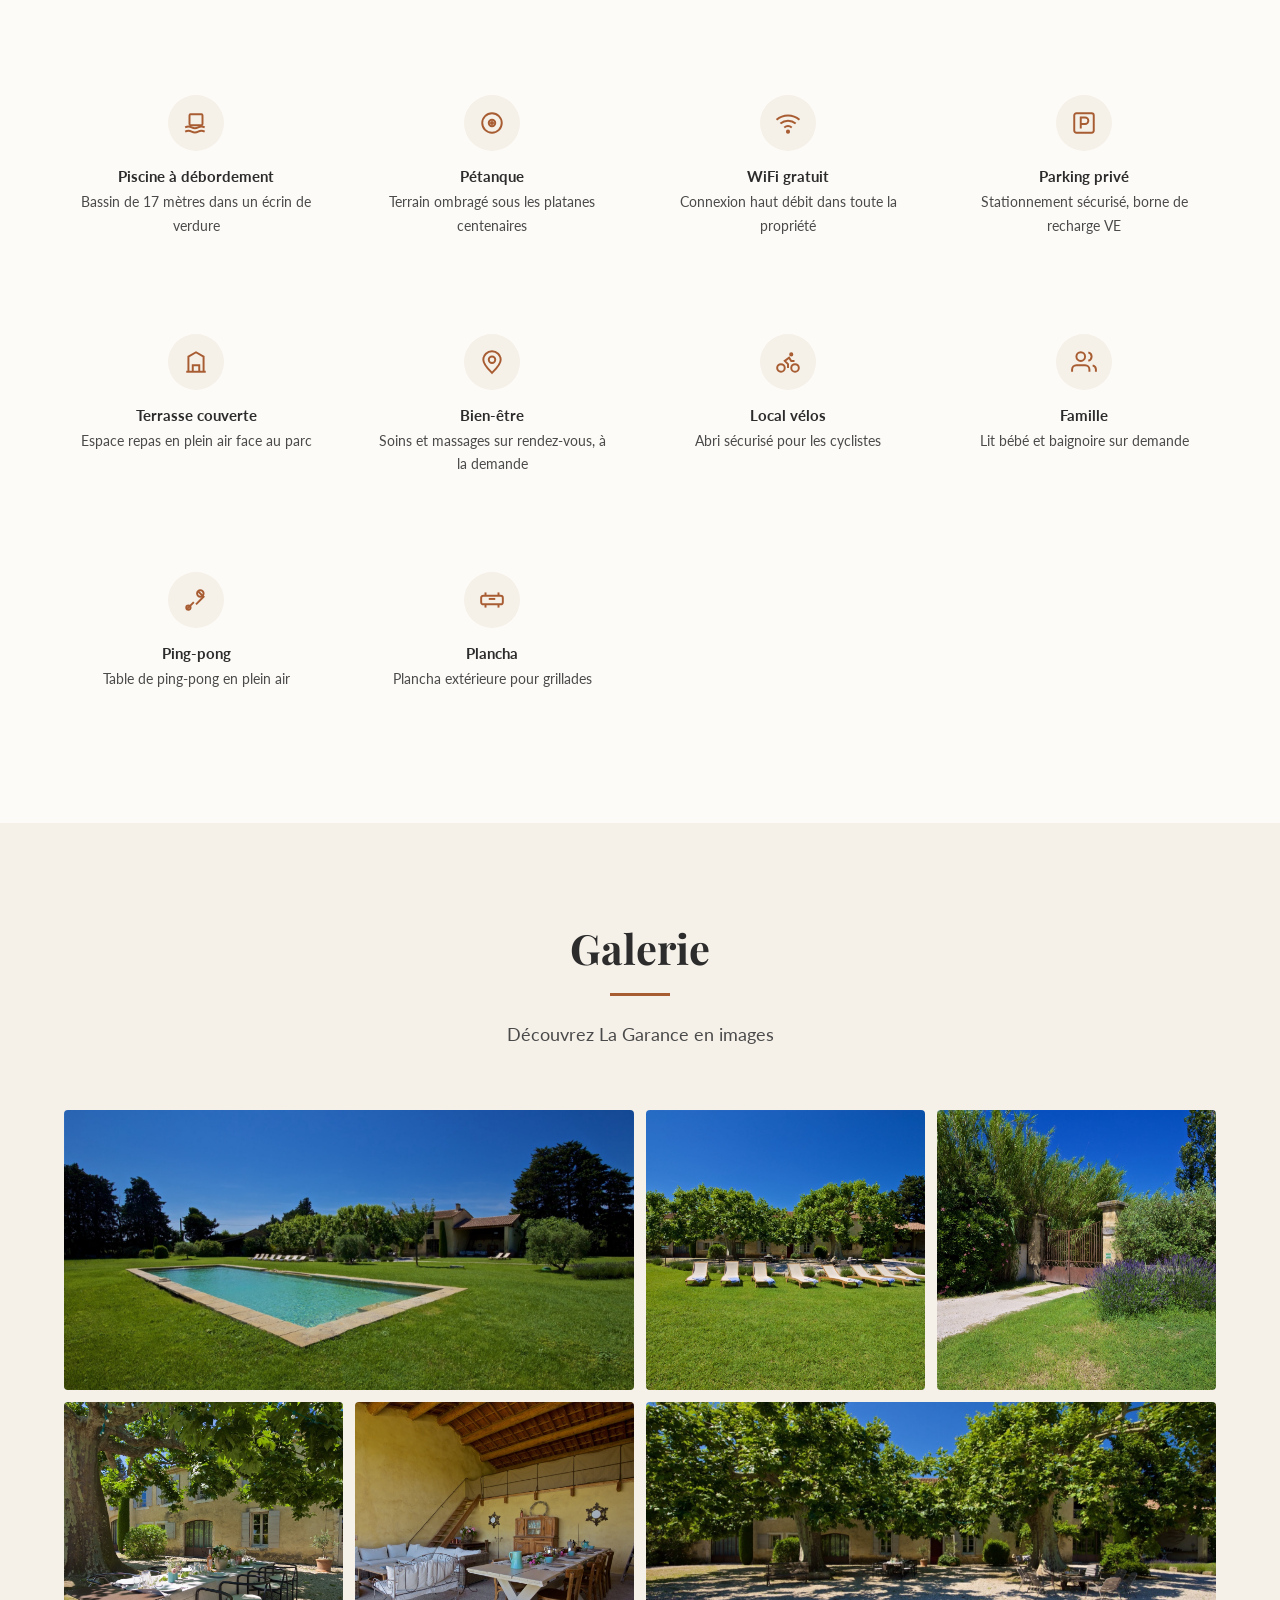
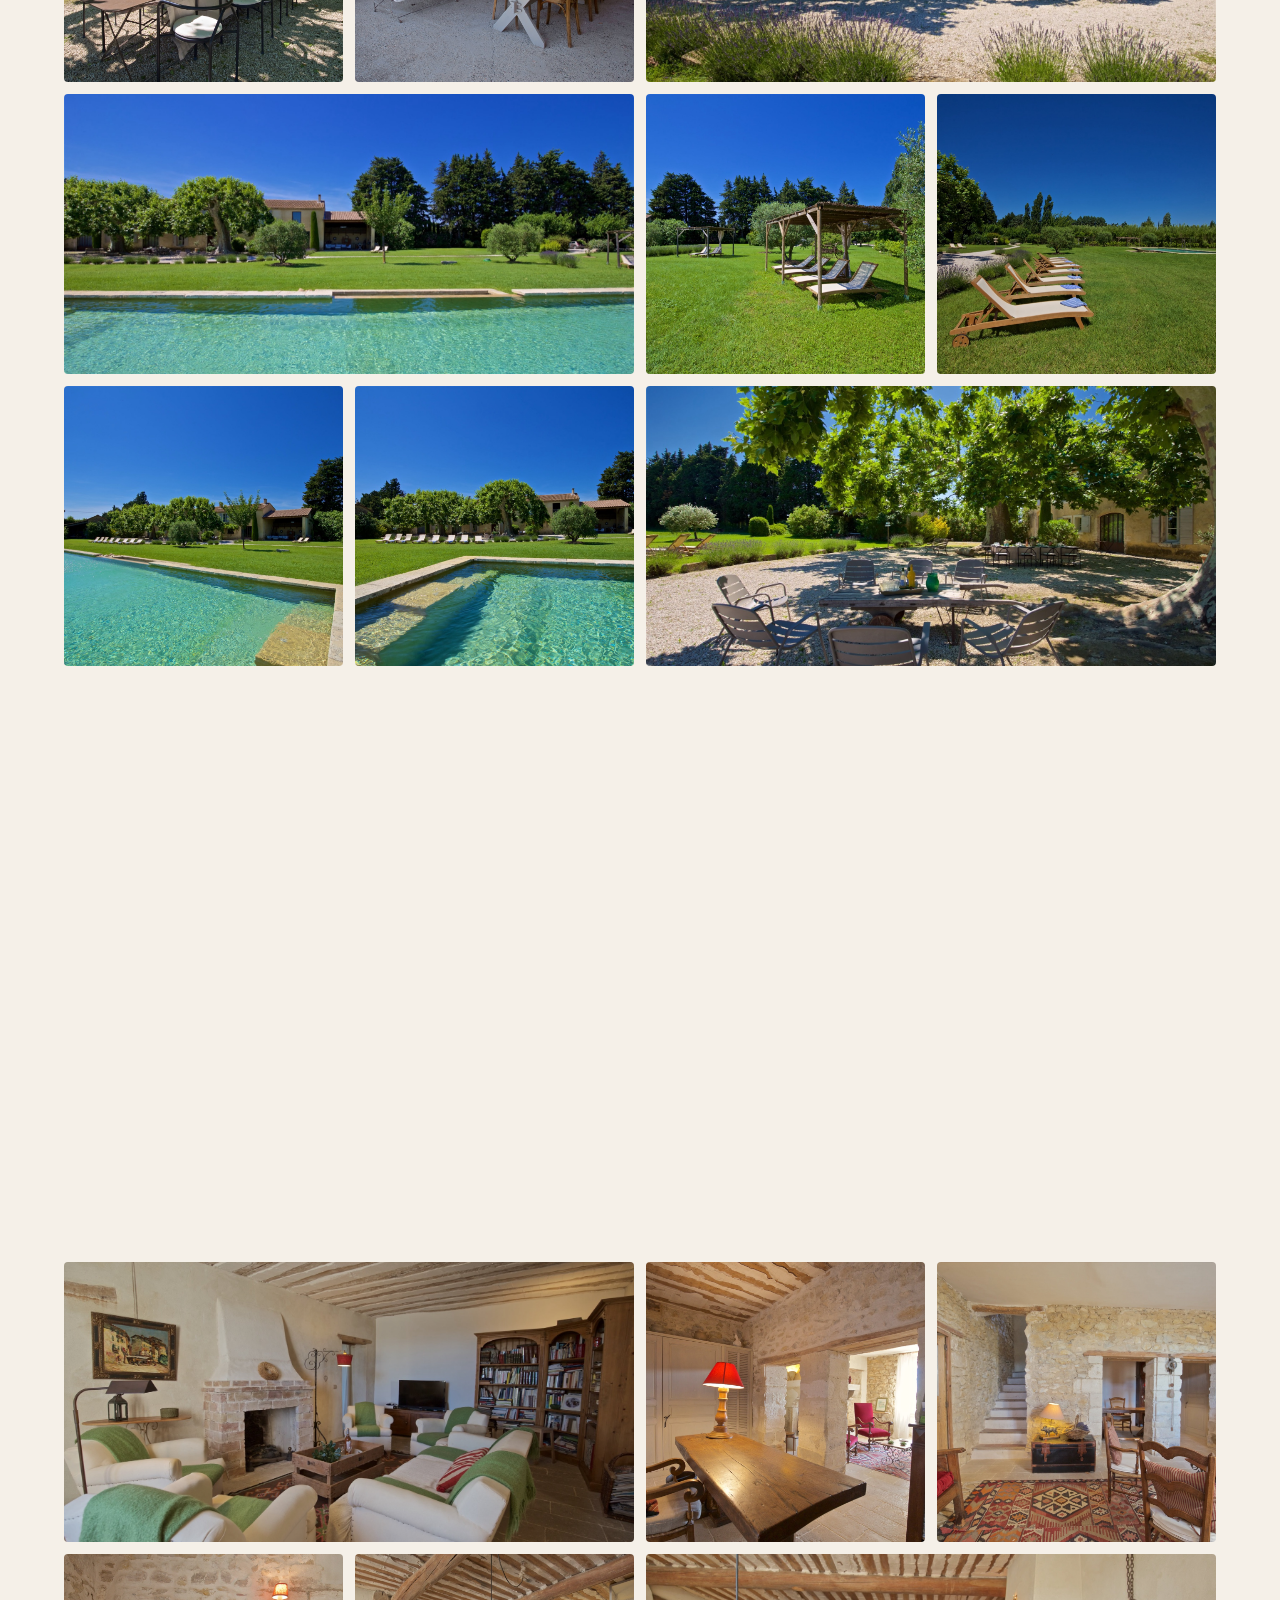
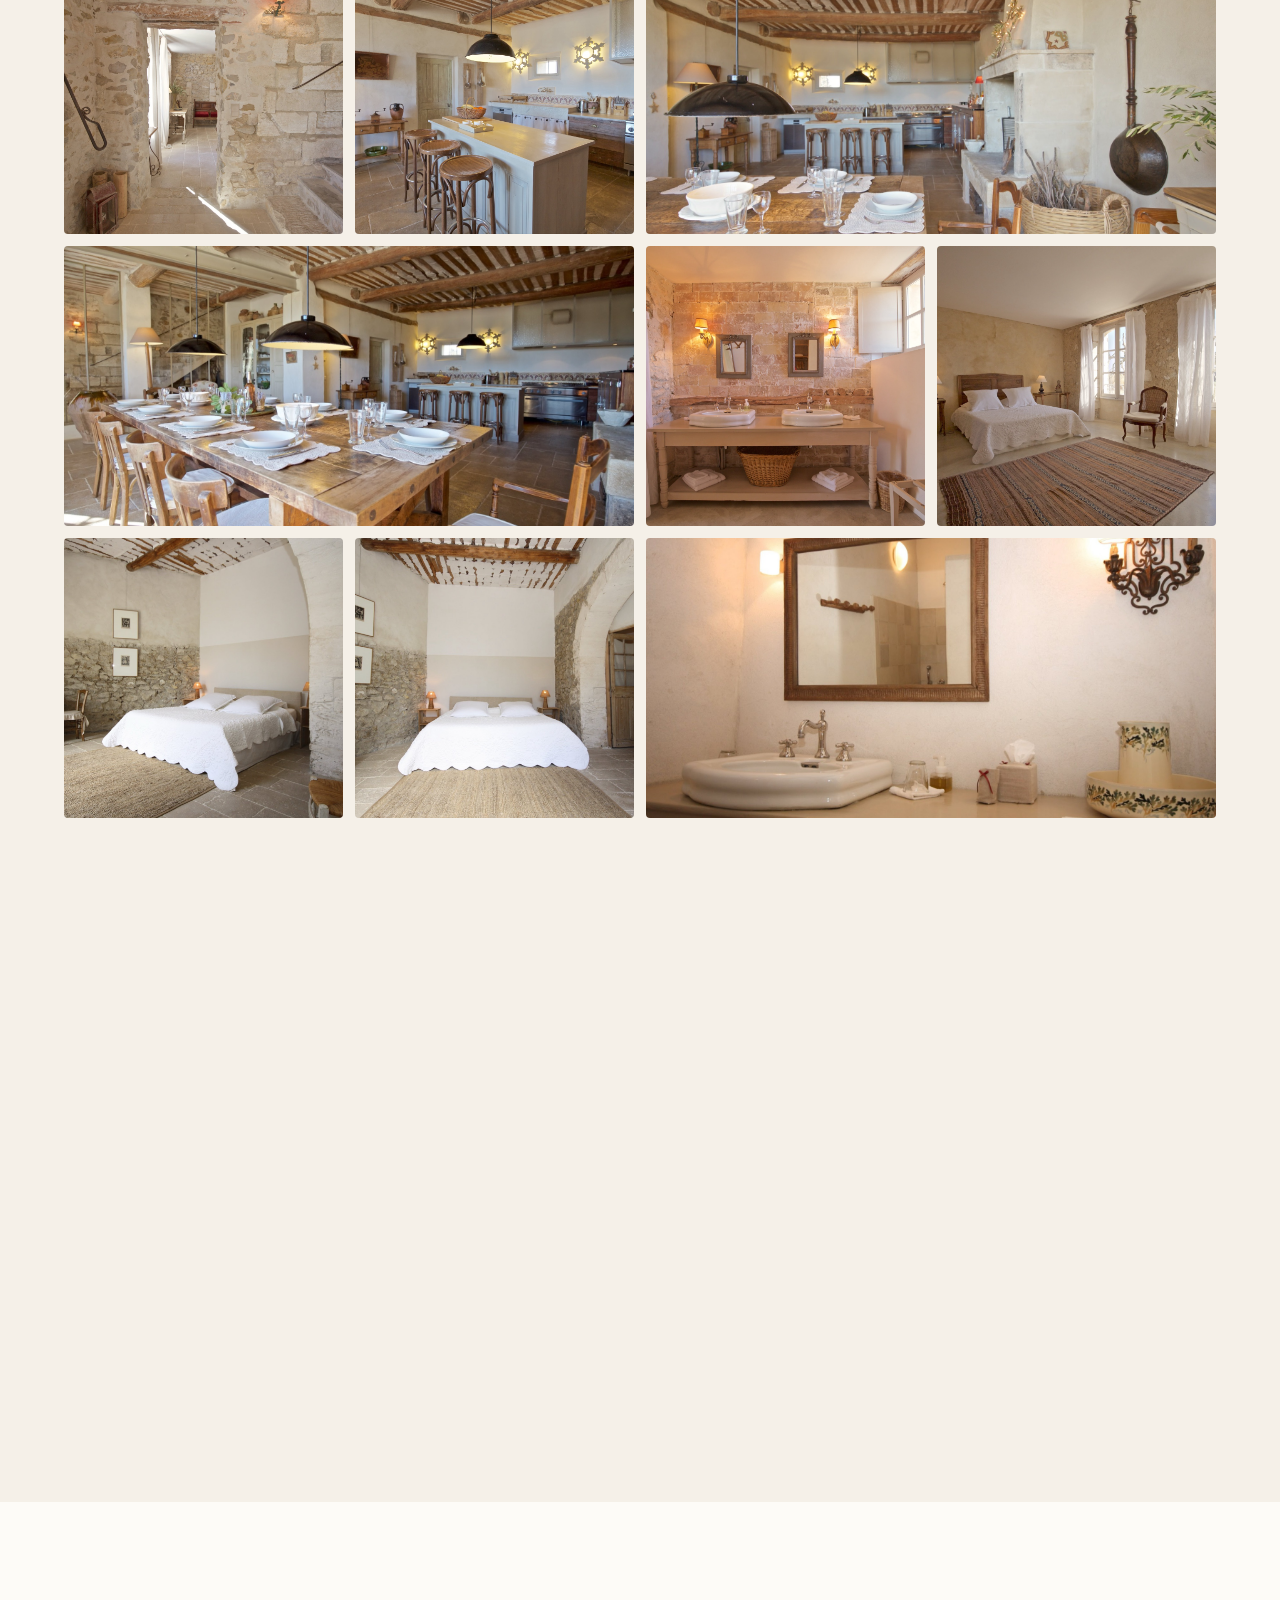
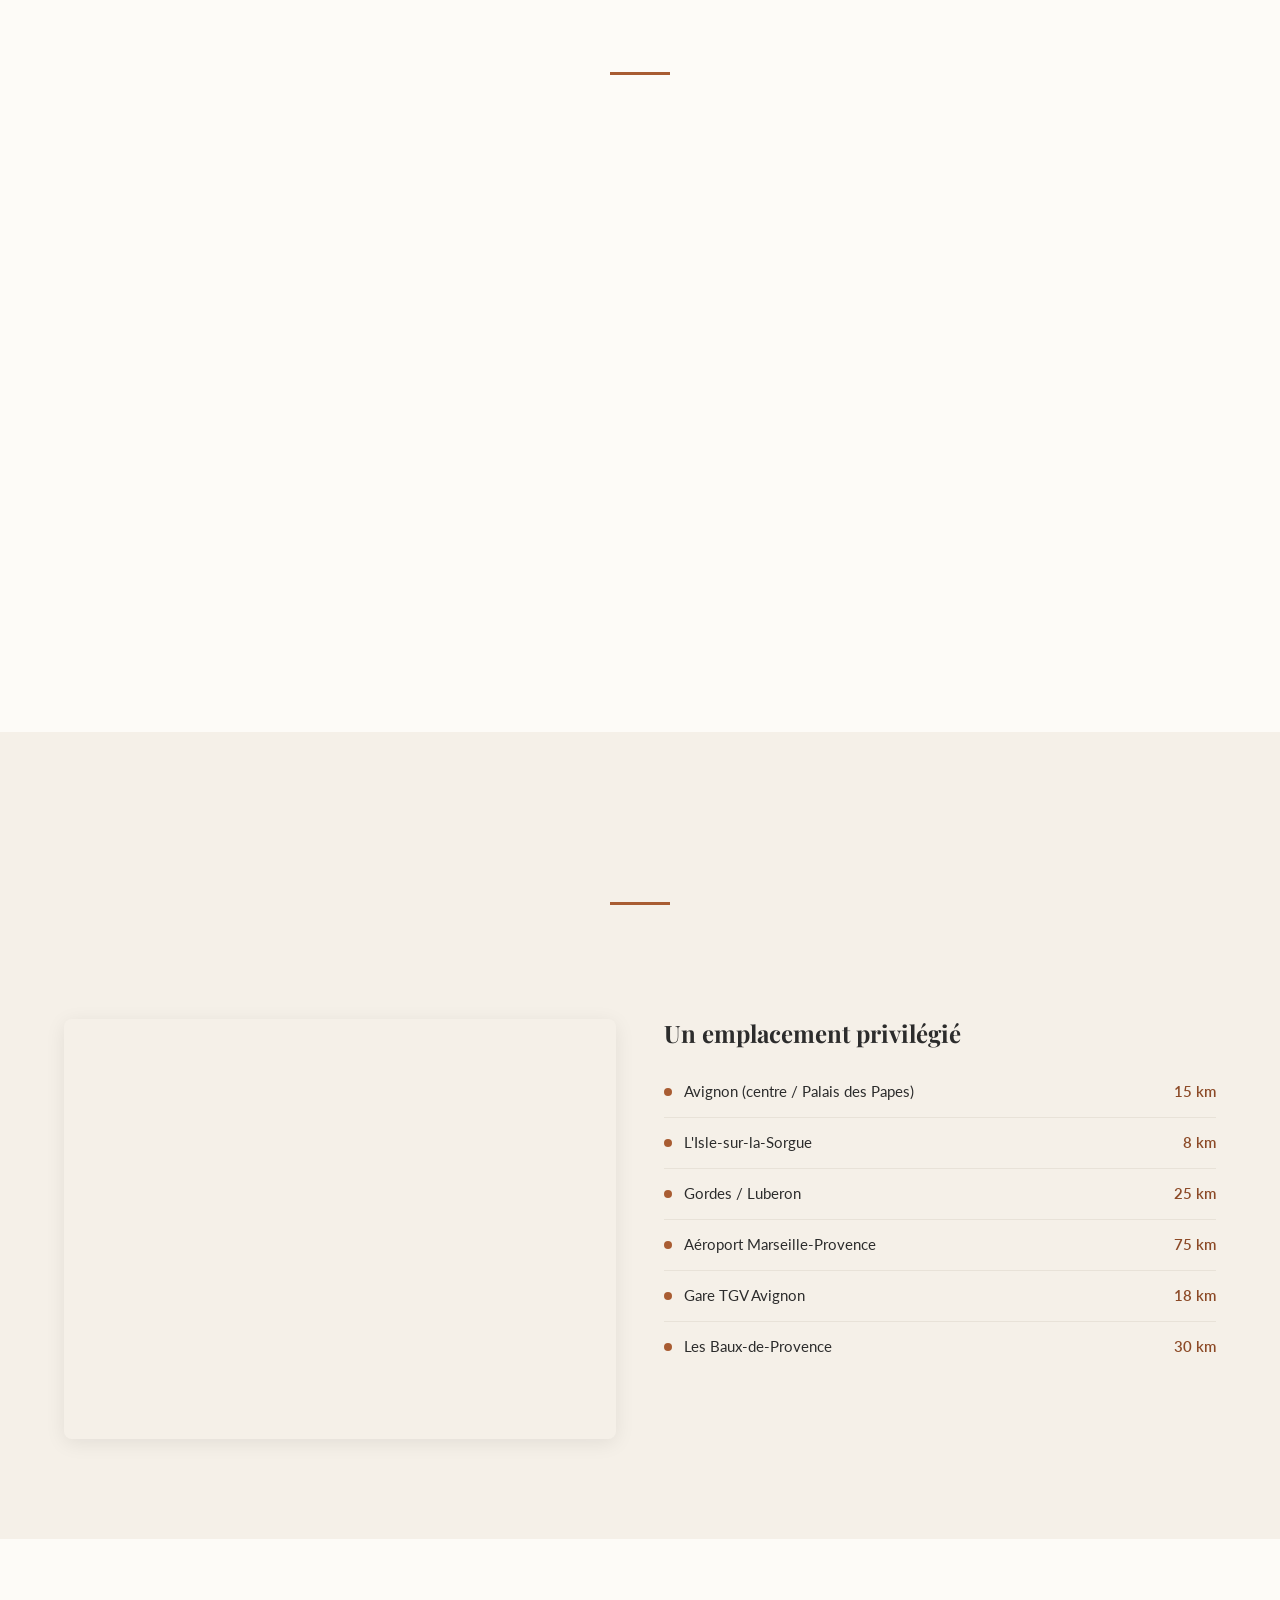
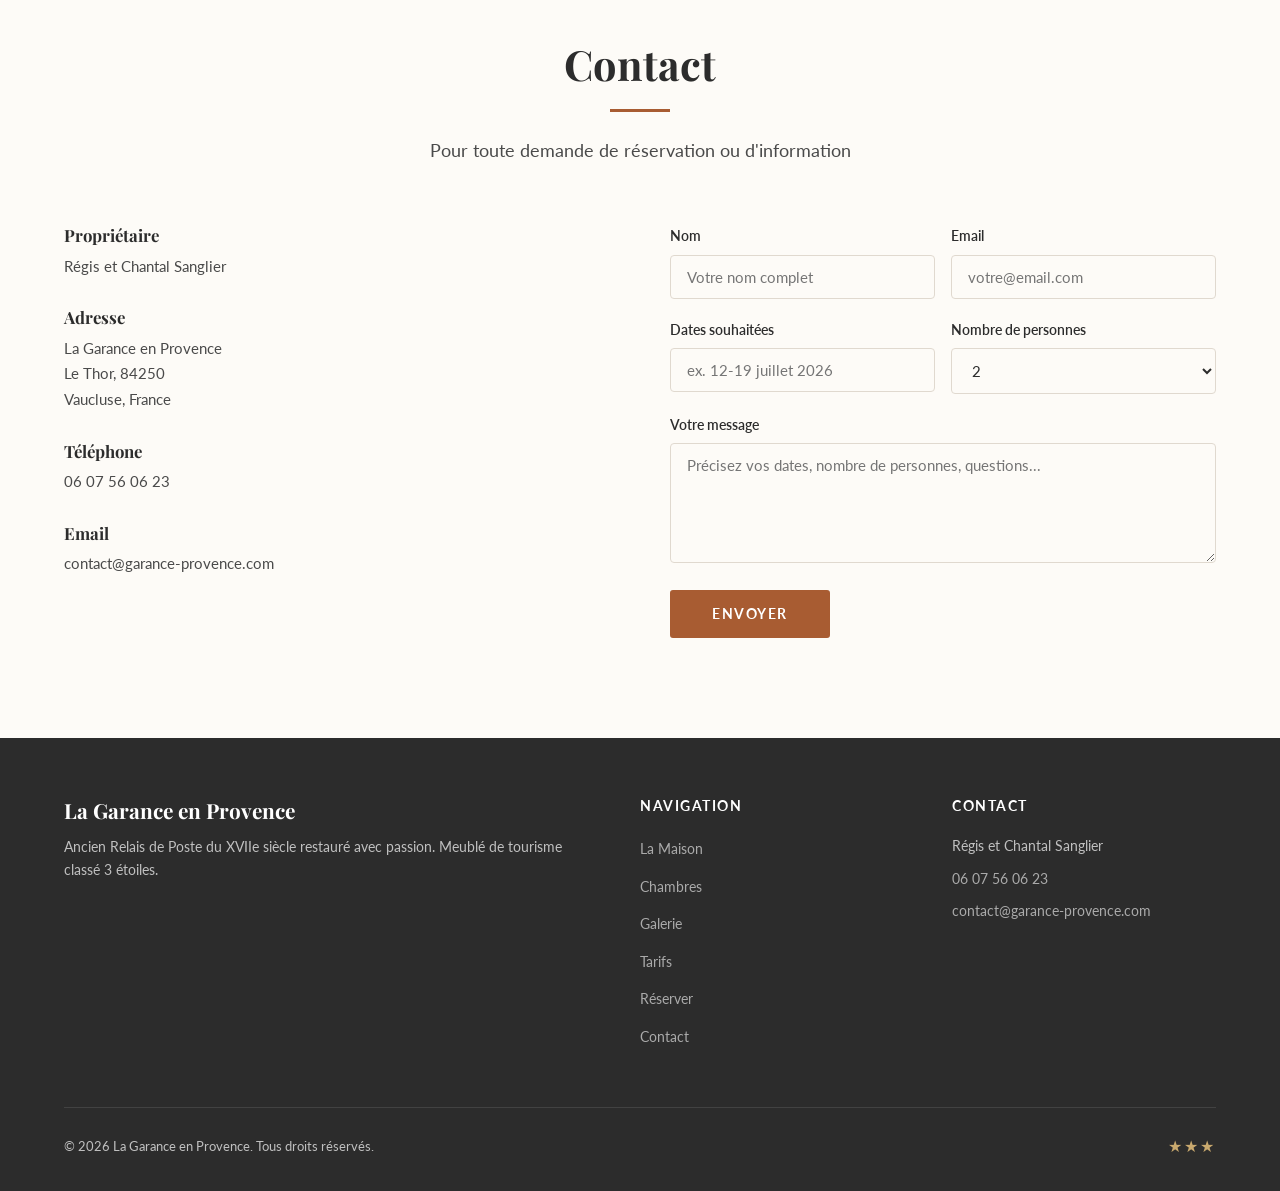
==== commit a7c09b7f: "Correctifs audit (accessibilite, responsive, perf) + rez-de-jardin - Chambres La Calade et Les Pierr" ====
--- a/index.html
+++ b/index.html
@@ -120,7 +120,7 @@
     <div class="container">
       <div class="about-grid">
         <div class="about-image reveal">
-          <img loading="lazy" src="images/cour-platanes.jpg"
+          <img width="1600" height="1066" loading="lazy" src="images/cour-platanes.jpg"
                alt="La Garance en Provence — cour intérieure avec platanes centenaires et lavande">
         </div>
         <div class="about-text reveal">
@@ -129,7 +129,7 @@
           <p data-i18n="about_p1">Nichée entre Avignon et L'Isle-sur-la-Sorgue, aux portes du Luberon, La Garance en Provence est une demeure de caractère qui allie le charme de l'authentique à un confort contemporain. Cette ancienne halte de diligences a été restaurée avec passion, préservant pierres apparentes, poutres anciennes et sols en pierre.</p>
           <p data-i18n="about_p2">La propriété offre une vue imprenable sur le Château de Thouzon et s'étend dans un parc ombragé de platanes centenaires. Louée en exclusivité, elle accueille jusqu'à 12 convives dans 6 chambres raffinées, chacune dotée de sa salle de douche privative.</p>
           <div class="about-owners" style="display:flex;align-items:center;gap:16px;margin:20px 0;">
-            <img loading="lazy" src="images/anciennes-photos/garance_12.jpg" alt="Régis et Chantal" style="width:100px;height:100px;border-radius:50%;object-fit:cover;">
+            <img width="1200" height="1374" loading="lazy" src="images/anciennes-photos/garance_12.jpg" alt="Régis et Chantal" style="width:100px;height:100px;border-radius:50%;object-fit:cover;">
             <p style="font-style:italic;color:var(--charcoal-lt);font-size:0.95rem;" data-i18n="about_owners">Régis et Chantal vous accueillent avec passion dans leur demeure familiale.</p>
           </div>
           <div class="about-features">
@@ -166,8 +166,8 @@
         <div class="room-card reveal">
           <div class="room-card-img room-carousel">
             <div class="room-carousel-track">
-              <img loading="lazy" src="images/chambre-roses.jpg" alt="Chambre Les Roses">
-              <img loading="lazy" src="images/chambre-roses-salle-de-douche.jpg" alt="Salle de douche de la chambre Les Roses">
+              <img width="1600" height="1067" loading="lazy" src="images/chambre-roses.jpg" alt="Chambre Les Roses">
+              <img width="1600" height="1067" loading="lazy" src="images/chambre-roses-salle-de-douche.jpg" alt="Salle de douche de la chambre Les Roses">
             </div>
           </div>
           <div class="room-card-body">
@@ -183,8 +183,8 @@
         <div class="room-card reveal">
           <div class="room-card-img room-carousel">
             <div class="room-carousel-track">
-              <img loading="lazy" src="images/chambre-ocres.jpg" alt="Chambre Les Ocres">
-              <img loading="lazy" src="images/chambre-ocres-salle-de-douche.jpg" alt="Salle de douche de la chambre Les Ocres">
+              <img width="1600" height="1066" loading="lazy" src="images/chambre-ocres.jpg" alt="Chambre Les Ocres">
+              <img width="1600" height="1067" loading="lazy" src="images/chambre-ocres-salle-de-douche.jpg" alt="Salle de douche de la chambre Les Ocres">
             </div>
           </div>
           <div class="room-card-body">
@@ -199,9 +199,9 @@
         <div class="room-card reveal">
           <div class="room-card-img room-carousel">
             <div class="room-carousel-track">
-              <img loading="lazy" src="images/chambre-pigeonnier-1.jpg" alt="Chambre Le Pigeonnier">
-              <img loading="lazy" src="images/chambre-pigeonnier-2.jpg" alt="Chambre Le Pigeonnier, autre vue">
-              <img loading="lazy" src="images/chambre-pigeonnier-salle-de-douche.jpg" alt="Salle de douche de la chambre Le Pigeonnier">
+              <img width="1600" height="1067" loading="lazy" src="images/chambre-pigeonnier-1.jpg" alt="Chambre Le Pigeonnier">
+              <img width="1600" height="1067" loading="lazy" src="images/chambre-pigeonnier-2.jpg" alt="Chambre Le Pigeonnier, autre vue">
+              <img width="1600" height="1066" loading="lazy" src="images/chambre-pigeonnier-salle-de-douche.jpg" alt="Salle de douche de la chambre Le Pigeonnier">
             </div>
           </div>
           <div class="room-card-body">
@@ -217,13 +217,13 @@
         <div class="room-card reveal">
           <div class="room-card-img">
             <div class="room-carousel-track">
-              <img loading="lazy" src="images/chambre-calade.jpg" alt="Chambre La Calade">
+              <img width="1200" height="740" loading="lazy" src="images/chambre-calade.jpg" alt="Chambre La Calade">
             </div>
           </div>
           <div class="room-card-body">
             <h3 data-i18n="room4_title">La Calade</h3>
             <div class="room-tags">
-              <span class="room-tag" data-i18n="room4_tag1">Rez-de-chaussée</span>
+              <span class="room-tag" data-i18n="room4_tag1">Rez-de-jardin</span>
             </div>
             <p data-i18n="room4_desc">Lit 160 cm, salle de douche privative à l'italienne.</p>
           </div>
@@ -232,8 +232,8 @@
         <div class="room-card reveal">
           <div class="room-card-img room-carousel">
             <div class="room-carousel-track">
-              <img loading="lazy" src="images/chambre-feniere.jpg" alt="Chambre La Fenière">
-              <img loading="lazy" src="images/chambre-feniere-salle-de-douche.jpg" alt="Salle de douche de la chambre La Fenière">
+              <img width="1600" height="1066" loading="lazy" src="images/chambre-feniere.jpg" alt="Chambre La Fenière">
+              <img width="1600" height="1066" loading="lazy" src="images/chambre-feniere-salle-de-douche.jpg" alt="Salle de douche de la chambre La Fenière">
             </div>
           </div>
           <div class="room-card-body">
@@ -248,15 +248,15 @@
         <div class="room-card reveal">
           <div class="room-card-img room-carousel">
             <div class="room-carousel-track">
-              <img loading="lazy" src="images/chambre-pierres-1.jpg" alt="Chambre Les Pierres">
-              <img loading="lazy" src="images/chambre-pierres-2.jpg" alt="Chambre Les Pierres, autre vue">
-              <img loading="lazy" src="images/chambre-pierres-salle-de-douche.jpg" alt="Salle de douche de la chambre Les Pierres">
+              <img width="1600" height="1066" loading="lazy" src="images/chambre-pierres-1.jpg" alt="Chambre Les Pierres">
+              <img width="1600" height="1066" loading="lazy" src="images/chambre-pierres-2.jpg" alt="Chambre Les Pierres, autre vue">
+              <img width="1600" height="1066" loading="lazy" src="images/chambre-pierres-salle-de-douche.jpg" alt="Salle de douche de la chambre Les Pierres">
             </div>
           </div>
           <div class="room-card-body">
             <h3 data-i18n="room6_title">Les Pierres</h3>
             <div class="room-tags">
-              <span class="room-tag" data-i18n="room6_tag1">Rez-de-chaussée</span>
+              <span class="room-tag" data-i18n="room6_tag1">Rez-de-jardin</span>
               <span class="room-tag" data-i18n="room6_tag2">Accès extérieur</span>
             </div>
             <p data-i18n="room6_desc">Lit 160 cm, salle de douche privative à l'italienne.</p>
@@ -278,7 +278,7 @@
           <div class="amenity-icon">
             <svg viewBox="0 0 24 24"><path d="M2 20c2-1 4-1 6 0s4 1 6 0 4-1 6 0"/><path d="M2 16c2-1 4-1 6 0s4 1 6 0 4-1 6 0"/><rect x="6" y="4" width="12" height="10" rx="1"/></svg>
           </div>
-          <h4 data-i18n="amen1_title">Piscine à débordement</h4>
+          <h3 data-i18n="amen1_title">Piscine à débordement</h3>
           <p data-i18n="amen1_desc">Bassin de 17 mètres dans un écrin de verdure</p>
         </div>
         <!-- Petanque -->
@@ -286,7 +286,7 @@
           <div class="amenity-icon">
             <svg viewBox="0 0 24 24"><circle cx="12" cy="12" r="9"/><circle cx="12" cy="12" r="3"/><circle cx="12" cy="12" r="1"/></svg>
           </div>
-          <h4 data-i18n="amen2_title">Pétanque</h4>
+          <h3 data-i18n="amen2_title">Pétanque</h3>
           <p data-i18n="amen2_desc">Terrain ombragé sous les platanes centenaires</p>
         </div>
         <!-- WiFi -->
@@ -294,7 +294,7 @@
           <div class="amenity-icon">
             <svg viewBox="0 0 24 24"><path d="M5 12.55a11 11 0 0 1 14.08 0"/><path d="M1.42 9a16 16 0 0 1 21.16 0"/><path d="M8.53 16.11a6 6 0 0 1 6.95 0"/><circle cx="12" cy="20" r="1"/></svg>
           </div>
-          <h4 data-i18n="amen3_title">WiFi gratuit</h4>
+          <h3 data-i18n="amen3_title">WiFi gratuit</h3>
           <p data-i18n="amen3_desc">Connexion haut débit dans toute la propriété</p>
         </div>
         <!-- Parking -->
@@ -302,7 +302,7 @@
           <div class="amenity-icon">
             <svg viewBox="0 0 24 24"><rect x="3" y="3" width="18" height="18" rx="2"/><path d="M9 17V7h4a3 3 0 0 1 0 6H9"/></svg>
           </div>
-          <h4 data-i18n="amen4_title">Parking privé</h4>
+          <h3 data-i18n="amen4_title">Parking privé</h3>
           <p data-i18n="amen4_desc">Stationnement sécurisé, borne de recharge VE</p>
         </div>
         <!-- Terrace -->
@@ -310,7 +310,7 @@
           <div class="amenity-icon">
             <svg viewBox="0 0 24 24"><path d="M3 21h18"/><path d="M5 21V7l7-4 7 4v14"/><path d="M9 21v-6h6v6"/></svg>
           </div>
-          <h4 data-i18n="amen5_title">Terrasse couverte</h4>
+          <h3 data-i18n="amen5_title">Terrasse couverte</h3>
           <p data-i18n="amen5_desc">Espace repas en plein air face au parc</p>
         </div>
         <!-- Wellness -->
@@ -318,7 +318,7 @@
           <div class="amenity-icon">
             <svg viewBox="0 0 24 24"><path d="M12 22c4-4 8-7.5 8-12a8 8 0 1 0-16 0c0 4.5 4 8 8 12z"/><circle cx="12" cy="10" r="3"/></svg>
           </div>
-          <h4 data-i18n="amen6_title">Bien-être</h4>
+          <h3 data-i18n="amen6_title">Bien-être</h3>
           <p data-i18n="amen6_desc">Soins et massages sur rendez-vous, à la demande</p>
         </div>
         <!-- Bikes -->
@@ -326,7 +326,7 @@
           <div class="amenity-icon">
             <svg viewBox="0 0 24 24"><circle cx="5.5" cy="17.5" r="3.5"/><circle cx="18.5" cy="17.5" r="3.5"/><path d="M15 6a1 1 0 1 0 0-2 1 1 0 0 0 0 2z"/><path d="M12 17.5V14l-3-3 4-3 2 3h3"/></svg>
           </div>
-          <h4 data-i18n="amen7_title">Local vélos</h4>
+          <h3 data-i18n="amen7_title">Local vélos</h3>
           <p data-i18n="amen7_desc">Abri sécurisé pour les cyclistes</p>
         </div>
         <!-- Family -->
@@ -334,7 +334,7 @@
           <div class="amenity-icon">
             <svg viewBox="0 0 24 24"><path d="M17 21v-2a4 4 0 0 0-4-4H5a4 4 0 0 0-4 4v2"/><circle cx="9" cy="7" r="4"/><path d="M23 21v-2a4 4 0 0 0-3-3.87"/><path d="M16 3.13a4 4 0 0 1 0 7.75"/></svg>
           </div>
-          <h4 data-i18n="amen8_title">Famille</h4>
+          <h3 data-i18n="amen8_title">Famille</h3>
           <p data-i18n="amen8_desc">Lit bébé et baignoire sur demande</p>
         </div>
         <!-- Ping Pong -->
@@ -342,7 +342,7 @@
           <div class="amenity-icon">
             <svg viewBox="0 0 24 24"><circle cx="16" cy="6" r="3"/><path d="M3 21l7-7"/><circle cx="5" cy="19" r="2"/><path d="M14 4l5 5-7 7"/></svg>
           </div>
-          <h4 data-i18n="amen9_title">Ping-pong</h4>
+          <h3 data-i18n="amen9_title">Ping-pong</h3>
           <p data-i18n="amen9_desc">Table de ping-pong en plein air</p>
         </div>
         <!-- Plancha -->
@@ -350,7 +350,7 @@
           <div class="amenity-icon">
             <svg viewBox="0 0 24 24"><rect x="2" y="8" width="20" height="8" rx="2"/><path d="M6 8V5"/><path d="M18 8V5"/><path d="M6 16v3"/><path d="M18 16v3"/><path d="M9 11h6"/></svg>
           </div>
-          <h4 data-i18n="amen10_title">Plancha</h4>
+          <h3 data-i18n="amen10_title">Plancha</h3>
           <p data-i18n="amen10_desc">Plancha extérieure pour grillades</p>
         </div>
       </div>
@@ -365,115 +365,115 @@
       <p class="section-subtitle reveal" data-i18n="gallery_sub">Découvrez La Garance en images</p>
       <div class="gallery-grid">
         <div class="gallery-item wide reveal">
-          <img loading="lazy" src="images/piscine-1.jpg" alt="Piscine en pierre et jardin, vue sur le mas">
-        </div>
-        <div class="gallery-item reveal">
-          <img loading="lazy" src="images/vue-exterieure-maison.jpg" alt="Façade du mas et transats sous les platanes">
-        </div>
-        <div class="gallery-item reveal">
-          <img loading="lazy" src="images/entree-portail.jpg" alt="Portail d'entrée bordé de lavande et de lauriers-roses">
-        </div>
-        <div class="gallery-item reveal">
-          <img loading="lazy" src="images/sous-les-platanes-1.jpg" alt="Déjeuner sous les platanes">
-        </div>
-        <div class="gallery-item reveal">
-          <img loading="lazy" src="images/salon-exterieur-1.jpg" alt="Salon extérieur sous la terrasse couverte">
-        </div>
-        <div class="gallery-item wide reveal">
-          <img loading="lazy" src="images/cour-platanes.jpg" alt="Cour intérieure avec platanes centenaires">
-        </div>
-        <div class="gallery-item wide reveal">
-          <img loading="lazy" src="images/piscine-2.jpg" alt="Piscine au milieu du parc">
-        </div>
-        <div class="gallery-item reveal">
-          <img loading="lazy" src="images/autour-piscine-1.jpg" alt="Autour de la piscine, transats et pelouse">
-        </div>
-        <div class="gallery-item reveal">
-          <img loading="lazy" src="images/autour-piscine-2.jpg" alt="Détente au bord de la piscine">
-        </div>
-        <div class="gallery-item reveal">
-          <img loading="lazy" src="images/piscine-3.jpg" alt="Piscine et jardin ensoleillé">
-        </div>
-        <div class="gallery-item reveal">
-          <img loading="lazy" src="images/piscine-4.jpg" alt="Piscine et mas en arrière-plan">
-        </div>
-        <div class="gallery-item wide reveal">
-          <img loading="lazy" src="images/sous-les-platanes-2.jpg" alt="Table dressée sous les platanes">
-        </div>
-        <div class="gallery-item wide reveal">
-          <img loading="lazy" src="images/sous-les-platanes-3.jpg" alt="Coin repas sous les platanes">
-        </div>
-        <div class="gallery-item reveal">
-          <img loading="lazy" src="images/sous-les-platanes-4.jpg" alt="Ombre fraîche sous les platanes">
-        </div>
-        <div class="gallery-item reveal">
-          <img loading="lazy" src="images/salon-exterieur-2.jpg" alt="Salon extérieur et canapés">
-        </div>
-        <div class="gallery-item reveal">
-          <img loading="lazy" src="images/salon-exterieur-3.jpg" alt="Terrasse couverte et salon extérieur">
-        </div>
-        <div class="gallery-item reveal">
-          <img loading="lazy" src="images/salon-salle-a-manger-exterieur.jpg" alt="Salle à manger extérieure couverte">
-        </div>
-        <div class="gallery-item wide reveal">
-          <img loading="lazy" src="images/salon-blanc-1.jpg" alt="Salon avec cheminée en briques et poutres apparentes">
-        </div>
-        <div class="gallery-item wide reveal">
-          <img loading="lazy" src="images/salon-blanc-2.jpg" alt="Salon blanc, fauteuils et cheminée">
-        </div>
-        <div class="gallery-item reveal">
-          <img loading="lazy" src="images/salon-bureau.jpg" alt="Coin bureau du salon">
-        </div>
-        <div class="gallery-item reveal">
-          <img loading="lazy" src="images/salon-entree.jpg" alt="Salon près de l'entrée">
-        </div>
-        <div class="gallery-item reveal">
-          <img loading="lazy" src="images/escalier.jpg" alt="Escalier en pierre">
-        </div>
-        <div class="gallery-item reveal">
-          <img loading="lazy" src="images/cuisine-1.jpg" alt="Cuisine du mas">
-        </div>
-        <div class="gallery-item wide reveal">
-          <img loading="lazy" src="images/cuisine-2.jpg" alt="Cuisine équipée">
-        </div>
-        <div class="gallery-item wide reveal">
-          <img loading="lazy" src="images/cuisine-salle-a-manger.jpg" alt="Cuisine et salle à manger">
-        </div>
-        <div class="gallery-item reveal">
-          <img loading="lazy" src="images/chambre-ocres-salle-de-douche.jpg" alt="Salle de douche de la chambre Les Ocres">
-        </div>
-        <div class="gallery-item reveal">
-          <img loading="lazy" src="images/chambre-ocres.jpg" alt="Chambre Les Ocres">
-        </div>
-        <div class="gallery-item reveal">
-          <img loading="lazy" src="images/chambre-pierres-1.jpg" alt="Chambre Les Pierres">
-        </div>
-        <div class="gallery-item reveal">
-          <img loading="lazy" src="images/chambre-pierres-2.jpg" alt="Chambre Les Pierres, autre vue">
-        </div>
-        <div class="gallery-item wide reveal">
-          <img loading="lazy" src="images/chambre-pierres-salle-de-douche.jpg" alt="Salle de douche de la chambre Les Pierres">
-        </div>
-        <div class="gallery-item wide reveal">
-          <img loading="lazy" src="images/chambre-roses.jpg" alt="Chambre Les Roses">
-        </div>
-        <div class="gallery-item reveal">
-          <img loading="lazy" src="images/chambre-roses-salle-de-douche.jpg" alt="Salle de douche de la chambre Les Roses">
-        </div>
-        <div class="gallery-item reveal">
-          <img loading="lazy" src="images/chambre-feniere.jpg" alt="Chambre La Fenière">
-        </div>
-        <div class="gallery-item reveal">
-          <img loading="lazy" src="images/chambre-feniere-salle-de-douche.jpg" alt="Salle de douche de la chambre La Fenière">
-        </div>
-        <div class="gallery-item reveal">
-          <img loading="lazy" src="images/chambre-pigeonnier-1.jpg" alt="Chambre Le Pigeonnier">
-        </div>
-        <div class="gallery-item reveal">
-          <img loading="lazy" src="images/chambre-pigeonnier-2.jpg" alt="Chambre Le Pigeonnier, autre vue">
-        </div>
-        <div class="gallery-item reveal">
-          <img loading="lazy" src="images/chambre-pigeonnier-salle-de-douche.jpg" alt="Salle de douche de la chambre Le Pigeonnier">
+          <img width="1600" height="1066" loading="lazy" src="images/piscine-1.jpg" alt="Piscine en pierre et jardin, vue sur le mas">
+        </div>
+        <div class="gallery-item reveal">
+          <img width="1600" height="1066" loading="lazy" src="images/vue-exterieure-maison.jpg" alt="Façade du mas et transats sous les platanes">
+        </div>
+        <div class="gallery-item reveal">
+          <img width="1600" height="1066" loading="lazy" src="images/entree-portail.jpg" alt="Portail d'entrée bordé de lavande et de lauriers-roses">
+        </div>
+        <div class="gallery-item reveal">
+          <img width="1600" height="1067" loading="lazy" src="images/sous-les-platanes-1.jpg" alt="Déjeuner sous les platanes">
+        </div>
+        <div class="gallery-item reveal">
+          <img width="1600" height="1066" loading="lazy" src="images/salon-exterieur-1.jpg" alt="Salon extérieur sous la terrasse couverte">
+        </div>
+        <div class="gallery-item wide reveal">
+          <img width="1600" height="1066" loading="lazy" src="images/cour-platanes.jpg" alt="Cour intérieure avec platanes centenaires">
+        </div>
+        <div class="gallery-item wide reveal">
+          <img width="1600" height="1066" loading="lazy" src="images/piscine-2.jpg" alt="Piscine au milieu du parc">
+        </div>
+        <div class="gallery-item reveal">
+          <img width="1600" height="1066" loading="lazy" src="images/autour-piscine-1.jpg" alt="Autour de la piscine, transats et pelouse">
+        </div>
+        <div class="gallery-item reveal">
+          <img width="1600" height="1066" loading="lazy" src="images/autour-piscine-2.jpg" alt="Détente au bord de la piscine">
+        </div>
+        <div class="gallery-item reveal">
+          <img width="1600" height="1066" loading="lazy" src="images/piscine-3.jpg" alt="Piscine et jardin ensoleillé">
+        </div>
+        <div class="gallery-item reveal">
+          <img width="1600" height="1066" loading="lazy" src="images/piscine-4.jpg" alt="Piscine et mas en arrière-plan">
+        </div>
+        <div class="gallery-item wide reveal">
+          <img width="1600" height="1067" loading="lazy" src="images/sous-les-platanes-2.jpg" alt="Table dressée sous les platanes">
+        </div>
+        <div class="gallery-item wide reveal">
+          <img width="1600" height="1066" loading="lazy" src="images/sous-les-platanes-3.jpg" alt="Coin repas sous les platanes">
+        </div>
+        <div class="gallery-item reveal">
+          <img width="1600" height="1067" loading="lazy" src="images/sous-les-platanes-4.jpg" alt="Ombre fraîche sous les platanes">
+        </div>
+        <div class="gallery-item reveal">
+          <img width="1600" height="1067" loading="lazy" src="images/salon-exterieur-2.jpg" alt="Salon extérieur et canapés">
+        </div>
+        <div class="gallery-item reveal">
+          <img width="1600" height="1066" loading="lazy" src="images/salon-exterieur-3.jpg" alt="Terrasse couverte et salon extérieur">
+        </div>
+        <div class="gallery-item reveal">
+          <img width="1600" height="1066" loading="lazy" src="images/salon-salle-a-manger-exterieur.jpg" alt="Salle à manger extérieure couverte">
+        </div>
+        <div class="gallery-item wide reveal">
+          <img width="1600" height="1066" loading="lazy" src="images/salon-blanc-1.jpg" alt="Salon avec cheminée en briques et poutres apparentes">
+        </div>
+        <div class="gallery-item wide reveal">
+          <img width="1600" height="1067" loading="lazy" src="images/salon-blanc-2.jpg" alt="Salon blanc, fauteuils et cheminée">
+        </div>
+        <div class="gallery-item reveal">
+          <img width="1600" height="1067" loading="lazy" src="images/salon-bureau.jpg" alt="Coin bureau du salon">
+        </div>
+        <div class="gallery-item reveal">
+          <img width="1600" height="1067" loading="lazy" src="images/salon-entree.jpg" alt="Salon près de l'entrée">
+        </div>
+        <div class="gallery-item reveal">
+          <img width="1600" height="1067" loading="lazy" src="images/escalier.jpg" alt="Escalier en pierre">
+        </div>
+        <div class="gallery-item reveal">
+          <img width="1600" height="1067" loading="lazy" src="images/cuisine-1.jpg" alt="Cuisine du mas">
+        </div>
+        <div class="gallery-item wide reveal">
+          <img width="1600" height="1067" loading="lazy" src="images/cuisine-2.jpg" alt="Cuisine équipée">
+        </div>
+        <div class="gallery-item wide reveal">
+          <img width="1600" height="1067" loading="lazy" src="images/cuisine-salle-a-manger.jpg" alt="Cuisine et salle à manger">
+        </div>
+        <div class="gallery-item reveal">
+          <img width="1600" height="1067" loading="lazy" src="images/chambre-ocres-salle-de-douche.jpg" alt="Salle de douche de la chambre Les Ocres">
+        </div>
+        <div class="gallery-item reveal">
+          <img width="1600" height="1066" loading="lazy" src="images/chambre-ocres.jpg" alt="Chambre Les Ocres">
+        </div>
+        <div class="gallery-item reveal">
+          <img width="1600" height="1066" loading="lazy" src="images/chambre-pierres-1.jpg" alt="Chambre Les Pierres">
+        </div>
+        <div class="gallery-item reveal">
+          <img width="1600" height="1066" loading="lazy" src="images/chambre-pierres-2.jpg" alt="Chambre Les Pierres, autre vue">
+        </div>
+        <div class="gallery-item wide reveal">
+          <img width="1600" height="1066" loading="lazy" src="images/chambre-pierres-salle-de-douche.jpg" alt="Salle de douche de la chambre Les Pierres">
+        </div>
+        <div class="gallery-item wide reveal">
+          <img width="1600" height="1067" loading="lazy" src="images/chambre-roses.jpg" alt="Chambre Les Roses">
+        </div>
+        <div class="gallery-item reveal">
+          <img width="1600" height="1067" loading="lazy" src="images/chambre-roses-salle-de-douche.jpg" alt="Salle de douche de la chambre Les Roses">
+        </div>
+        <div class="gallery-item reveal">
+          <img width="1600" height="1066" loading="lazy" src="images/chambre-feniere.jpg" alt="Chambre La Fenière">
+        </div>
+        <div class="gallery-item reveal">
+          <img width="1600" height="1066" loading="lazy" src="images/chambre-feniere-salle-de-douche.jpg" alt="Salle de douche de la chambre La Fenière">
+        </div>
+        <div class="gallery-item reveal">
+          <img width="1600" height="1067" loading="lazy" src="images/chambre-pigeonnier-1.jpg" alt="Chambre Le Pigeonnier">
+        </div>
+        <div class="gallery-item reveal">
+          <img width="1600" height="1067" loading="lazy" src="images/chambre-pigeonnier-2.jpg" alt="Chambre Le Pigeonnier, autre vue">
+        </div>
+        <div class="gallery-item reveal">
+          <img width="1600" height="1066" loading="lazy" src="images/chambre-pigeonnier-salle-de-douche.jpg" alt="Salle de douche de la chambre Le Pigeonnier">
         </div>
       </div>
     </div>
@@ -483,7 +483,7 @@
   <div id="lightbox" class="lightbox">
     <button class="lightbox-close" aria-label="Fermer">&times;</button>
     <button class="lightbox-nav lightbox-prev" aria-label="Précédent">&#8249;</button>
-    <img src="" alt="">
+    <img src="[data-uri]" alt="">
     <button class="lightbox-nav lightbox-next" aria-label="Suivant">&#8250;</button>
   </div>
 
--- a/styles.css
+++ b/styles.css
@@ -5,8 +5,8 @@
 
 /* --- CSS Custom Properties --- */
 :root {
-  --terracotta:    #C2703E;
-  --terracotta-dk: #A85C32;
+  --terracotta:    #A85C32;
+  --terracotta-dk: #8C4A27;
   --terracotta-lt: #D4956A;
   --olive:         #6B7C5E;
   --olive-dk:      #556349;
@@ -118,6 +118,7 @@
 }
 
 .nav-logo {
+  white-space: nowrap;
   font-family: var(--font-serif);
   font-size: 1.3rem;
   font-weight: 700;
@@ -188,7 +189,7 @@
 .lang-btn {
   background: none;
   border: none;
-  padding: 5px 12px;
+  padding: 10px 14px;
   font-size: 0.78rem;
   font-weight: 700;
   letter-spacing: 1px;
@@ -204,6 +205,8 @@
   color: #fff;
   border-radius: 18px;
 }
+
+.site-header.scrolled .lang-btn.active { color: #fff; }
 
 /* Hamburger */
 .nav-hamburger {
@@ -333,7 +336,7 @@
   margin-left: -2px;
   background: #fff;
   border-radius: 2px;
-  animation: scrollBounce 2s infinite;
+  animation: scrollCue 2s 3;
 }
 
 @keyframes fadeUp {
@@ -346,7 +349,7 @@
   to   { opacity: 1; }
 }
 
-@keyframes scrollBounce {
+@keyframes scrollCue {
   0%, 100% { transform: translateY(0); opacity: 1; }
   50%      { transform: translateY(12px); opacity: 0.3; }
 }
@@ -490,8 +493,8 @@
   position: absolute;
   top: 50%;
   transform: translateY(-50%);
-  width: 36px;
-  height: 36px;
+  width: 44px;
+  height: 44px;
   border: 0;
   border-radius: 50%;
   background: rgba(253, 251, 247, 0.85);
@@ -550,7 +553,7 @@
   display: inline-block;
   padding: 4px 12px;
   background: var(--cream);
-  color: var(--olive);
+  color: var(--olive-dk);
   font-size: 0.78rem;
   font-weight: 600;
   letter-spacing: 0.5px;
@@ -609,7 +612,7 @@
   transition: stroke var(--transition);
 }
 
-.amenity-item h4 {
+.amenity-item h3 {
   font-family: var(--font-sans);
   font-size: 0.95rem;
   font-weight: 700;
@@ -883,7 +886,7 @@
 .distance-value {
   margin-left: auto;
   font-weight: 600;
-  color: var(--terracotta);
+  color: var(--terracotta-dk);
   white-space: nowrap;
 }
 
@@ -971,8 +974,9 @@
 }
 
 .btn-submit:hover {
-  background: transparent;
-  color: var(--terracotta);
+  background: var(--terracotta-dk);
+  border-color: var(--terracotta-dk);
+  color: #fff;
 }
 
 /* --- FOOTER --- */
@@ -1046,15 +1050,6 @@
 
 /* --- RESPONSIVE --- */
 @media (max-width: 1024px) {
-  .amenities-grid { grid-template-columns: repeat(2, 1fr); }
-  .pricing-grid { grid-template-columns: repeat(2, 1fr); }
-  .gallery-grid { grid-template-columns: repeat(3, 1fr); grid-auto-rows: 220px; }
-  .gallery-item.wide { grid-column: span 1; }
-}
-
-@media (max-width: 768px) {
-  :root { --section-pad: 64px; --header-h: 64px; }
-
   .nav-links { display: none; }
   .nav-hamburger { display: flex; }
 
@@ -1083,6 +1078,15 @@
   .nav-links.mobile-open .lang-btn { color: var(--charcoal); }
   .nav-links.mobile-open .lang-btn.active { color: #fff; }
 
+  .amenities-grid { grid-template-columns: repeat(2, 1fr); }
+  .pricing-grid { grid-template-columns: repeat(2, 1fr); }
+  .gallery-grid { grid-template-columns: repeat(3, 1fr); grid-auto-rows: 220px; }
+  .gallery-item.wide { grid-column: span 1; }
+}
+
+@media (max-width: 768px) {
+  :root { --section-pad: 64px; --header-h: 64px; }
+
   .about-grid,
   .contact-grid,
   .location-grid { grid-template-columns: 1fr; gap: 40px; }
@@ -1109,7 +1113,7 @@
   .footer-grid { grid-template-columns: 1fr; gap: 32px; }
   .footer-bottom { flex-direction: column; gap: 8px; text-align: center; }
 
-  .lightbox-nav { width: 40px; height: 40px; }
+  .lightbox-nav { width: 44px; height: 44px; }
   .lightbox-prev { left: 12px; }
   .lightbox-next { right: 12px; }
 }
@@ -1119,3 +1123,36 @@
   .about-features { grid-template-columns: 1fr; }
   .gallery-grid { grid-template-columns: 1fr; grid-auto-rows: 260px; }
 }
+
+/* --- Reduced motion: keep state changes, drop movement --- */
+@media (prefers-reduced-motion: reduce) {
+  html { scroll-behavior: auto; }
+
+  .reveal,
+  .reveal.visible {
+    opacity: 1;
+    transform: none;
+    transition: none;
+  }
+
+  .hero-bg,
+  .gallery-item img,
+  .room-card-img img,
+  .room-card {
+    transition: none;
+    transform: none;
+  }
+
+  .room-card:hover,
+  .gallery-item:hover img,
+  .room-card:hover .room-card-img img { transform: none; }
+
+  .room-carousel-track { scroll-behavior: auto; }
+
+  .scroll-indicator,
+  .scroll-indicator span::after,
+  .hero-content > * {
+    animation: none;
+    opacity: 1;
+  }
+}
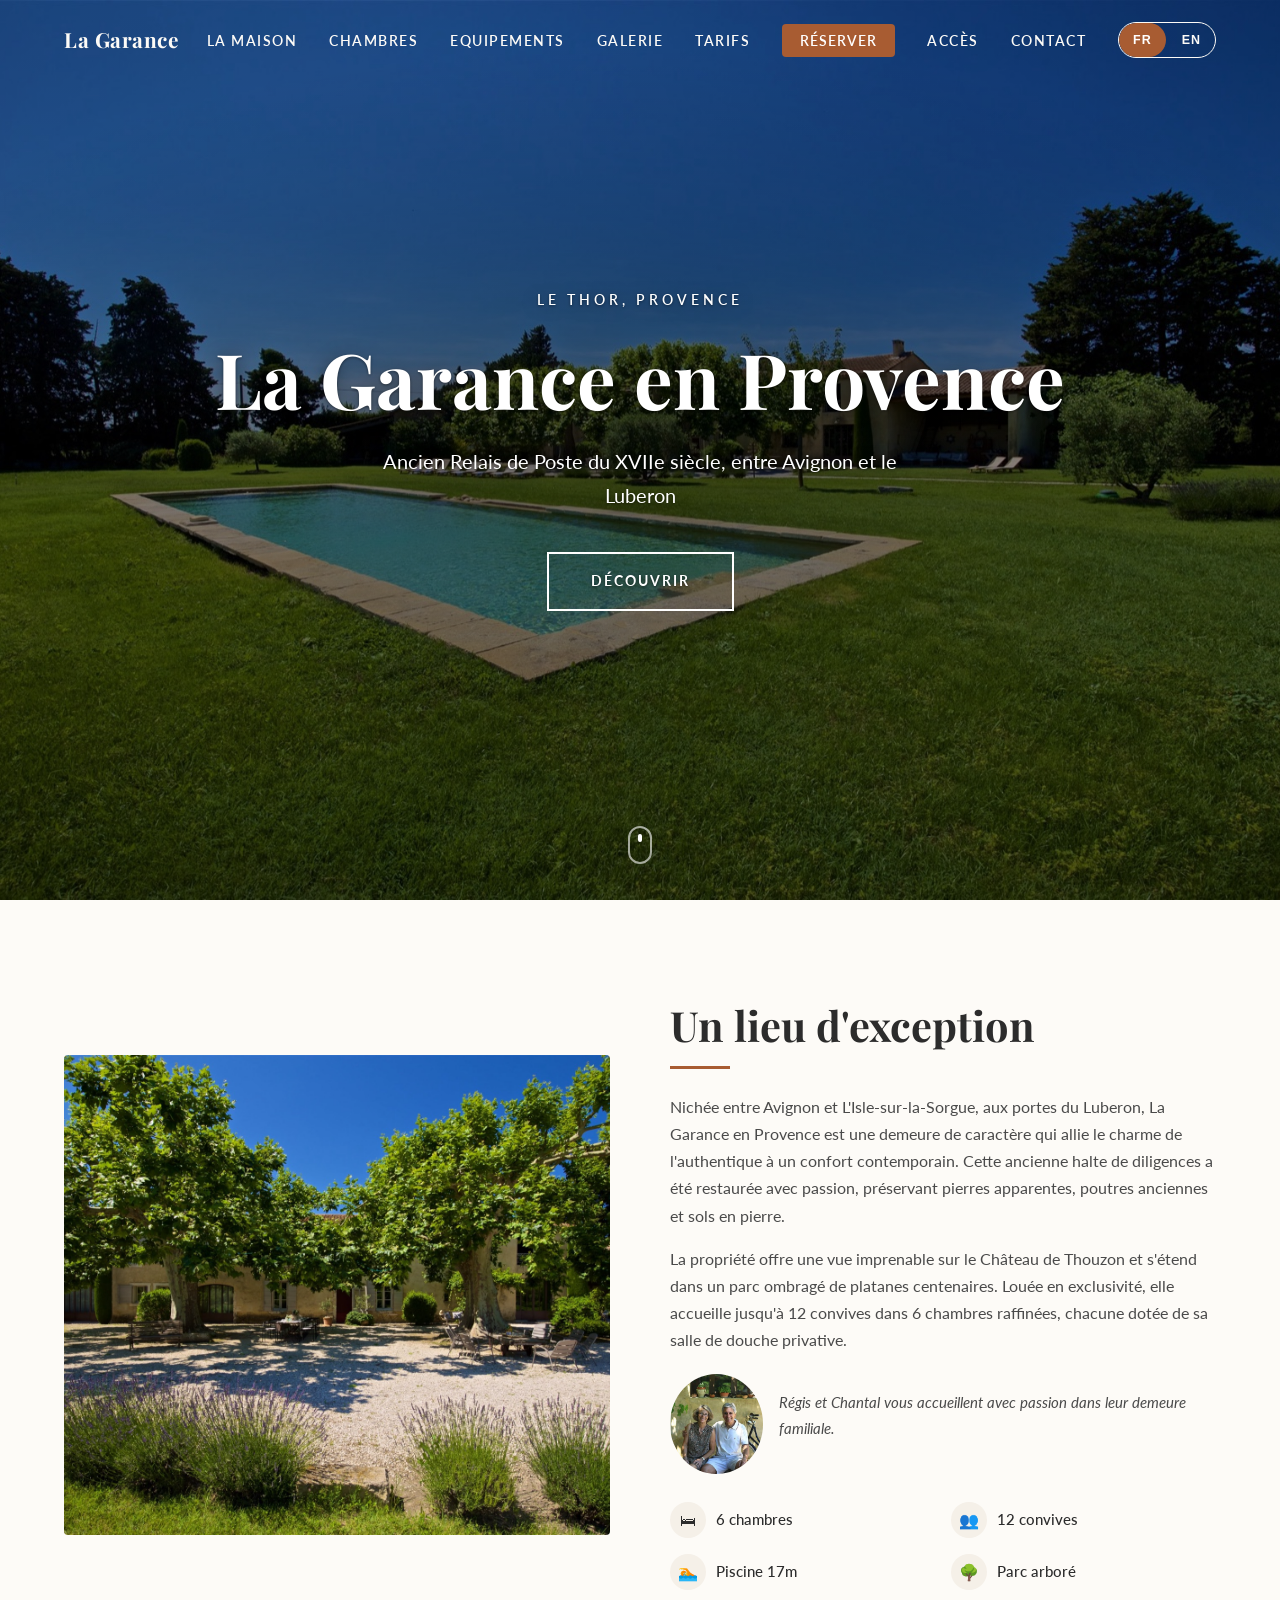
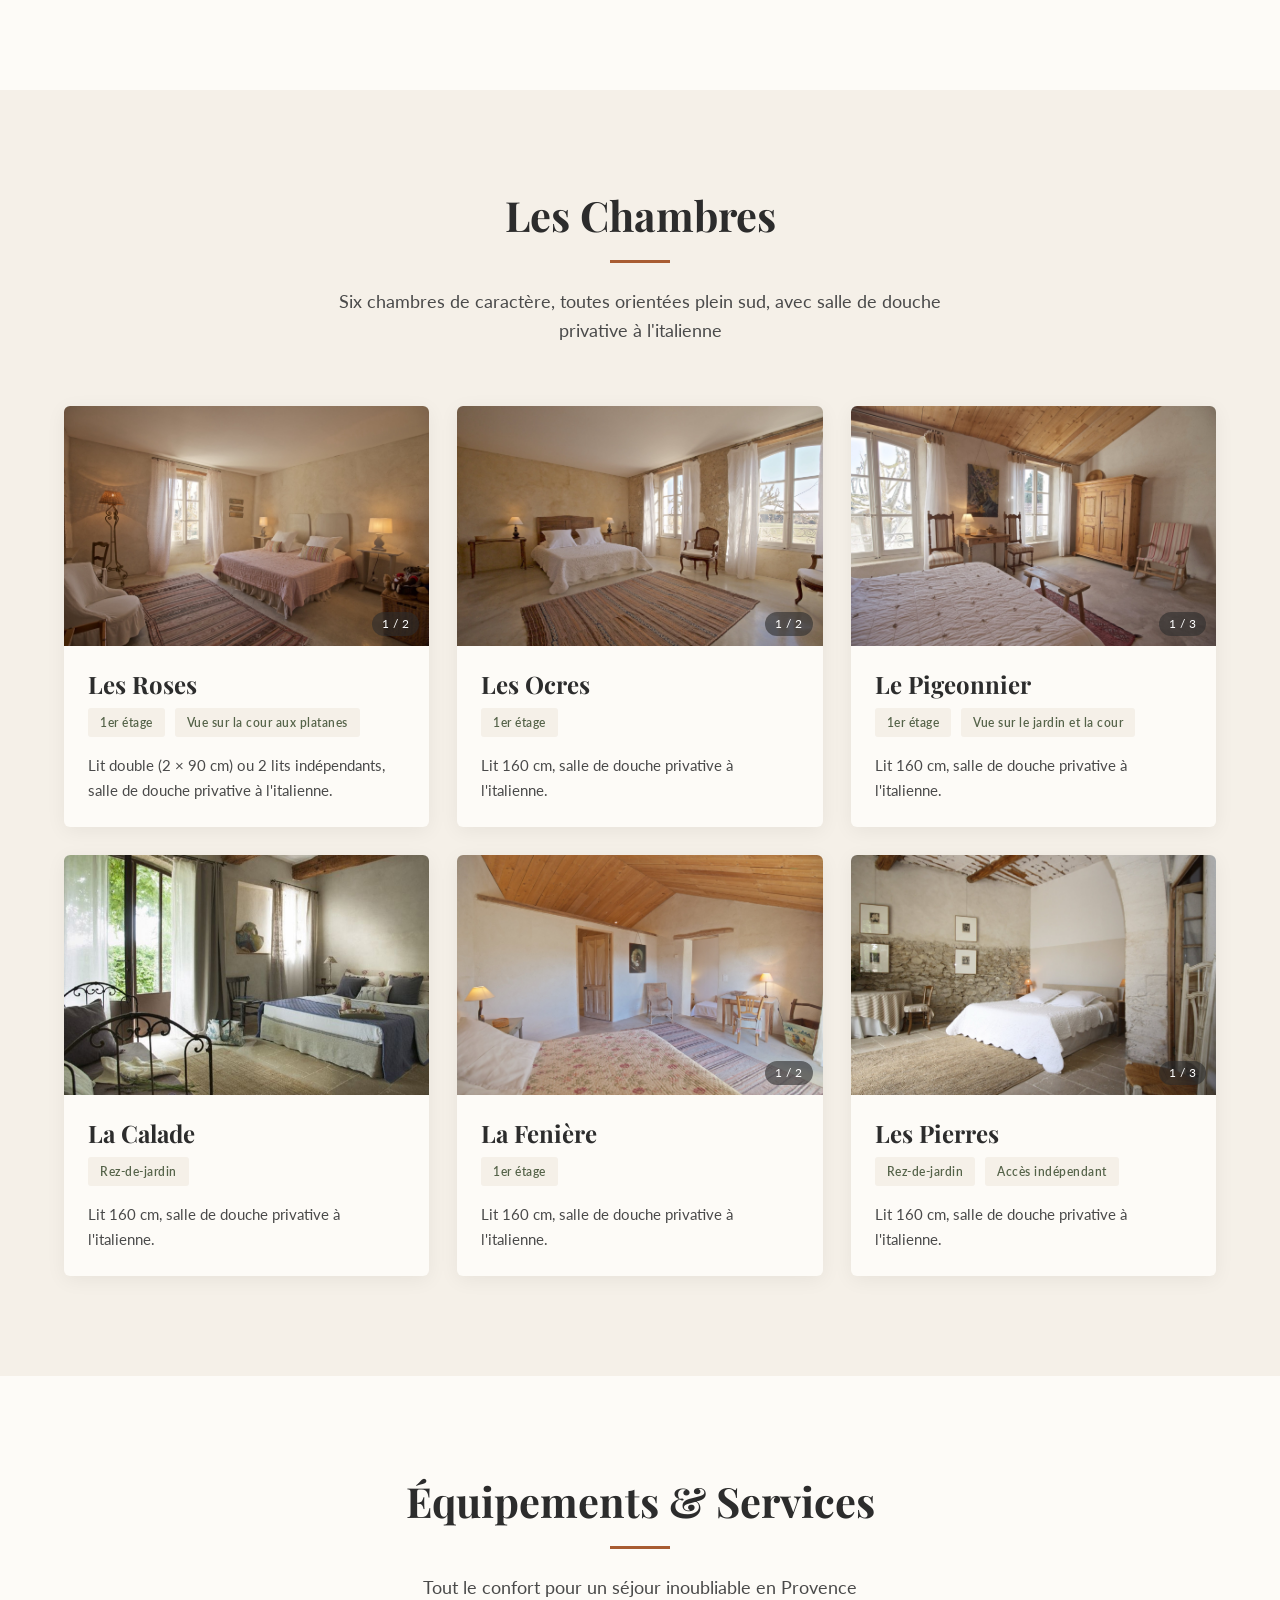
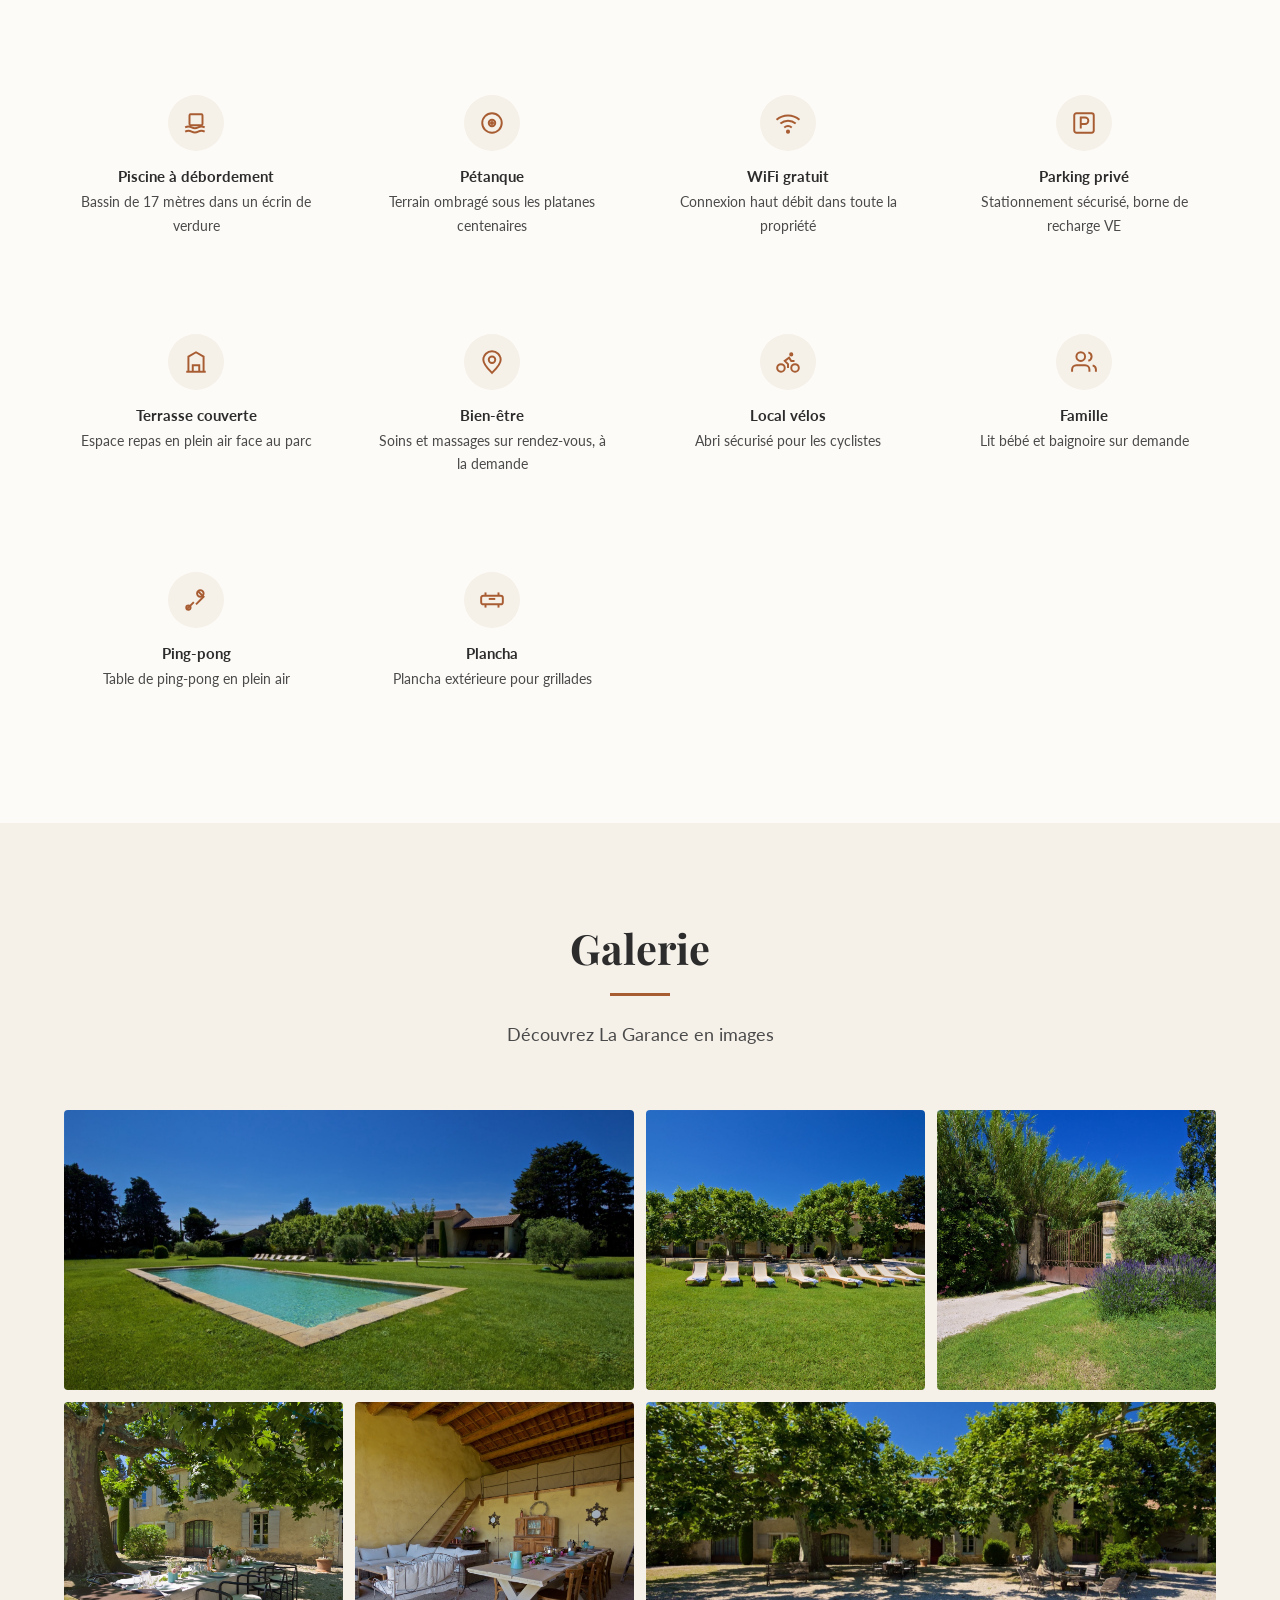
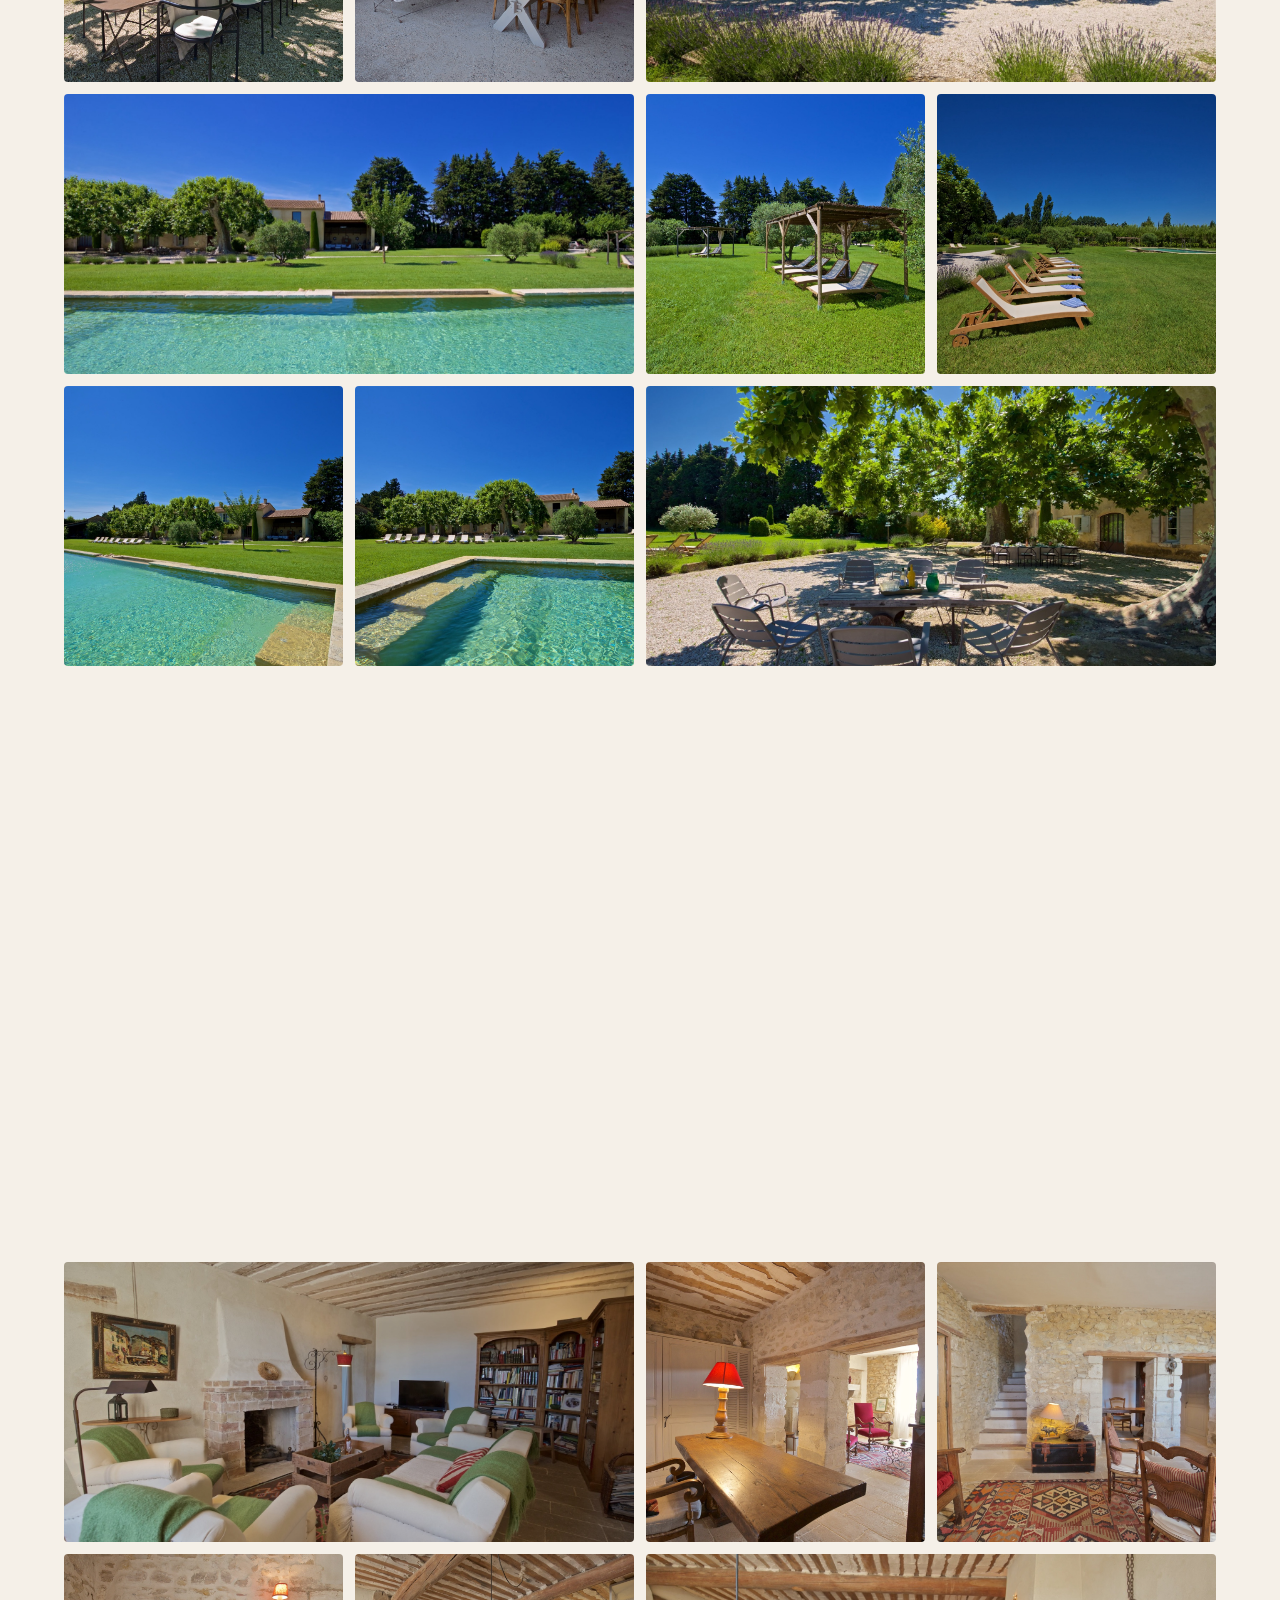
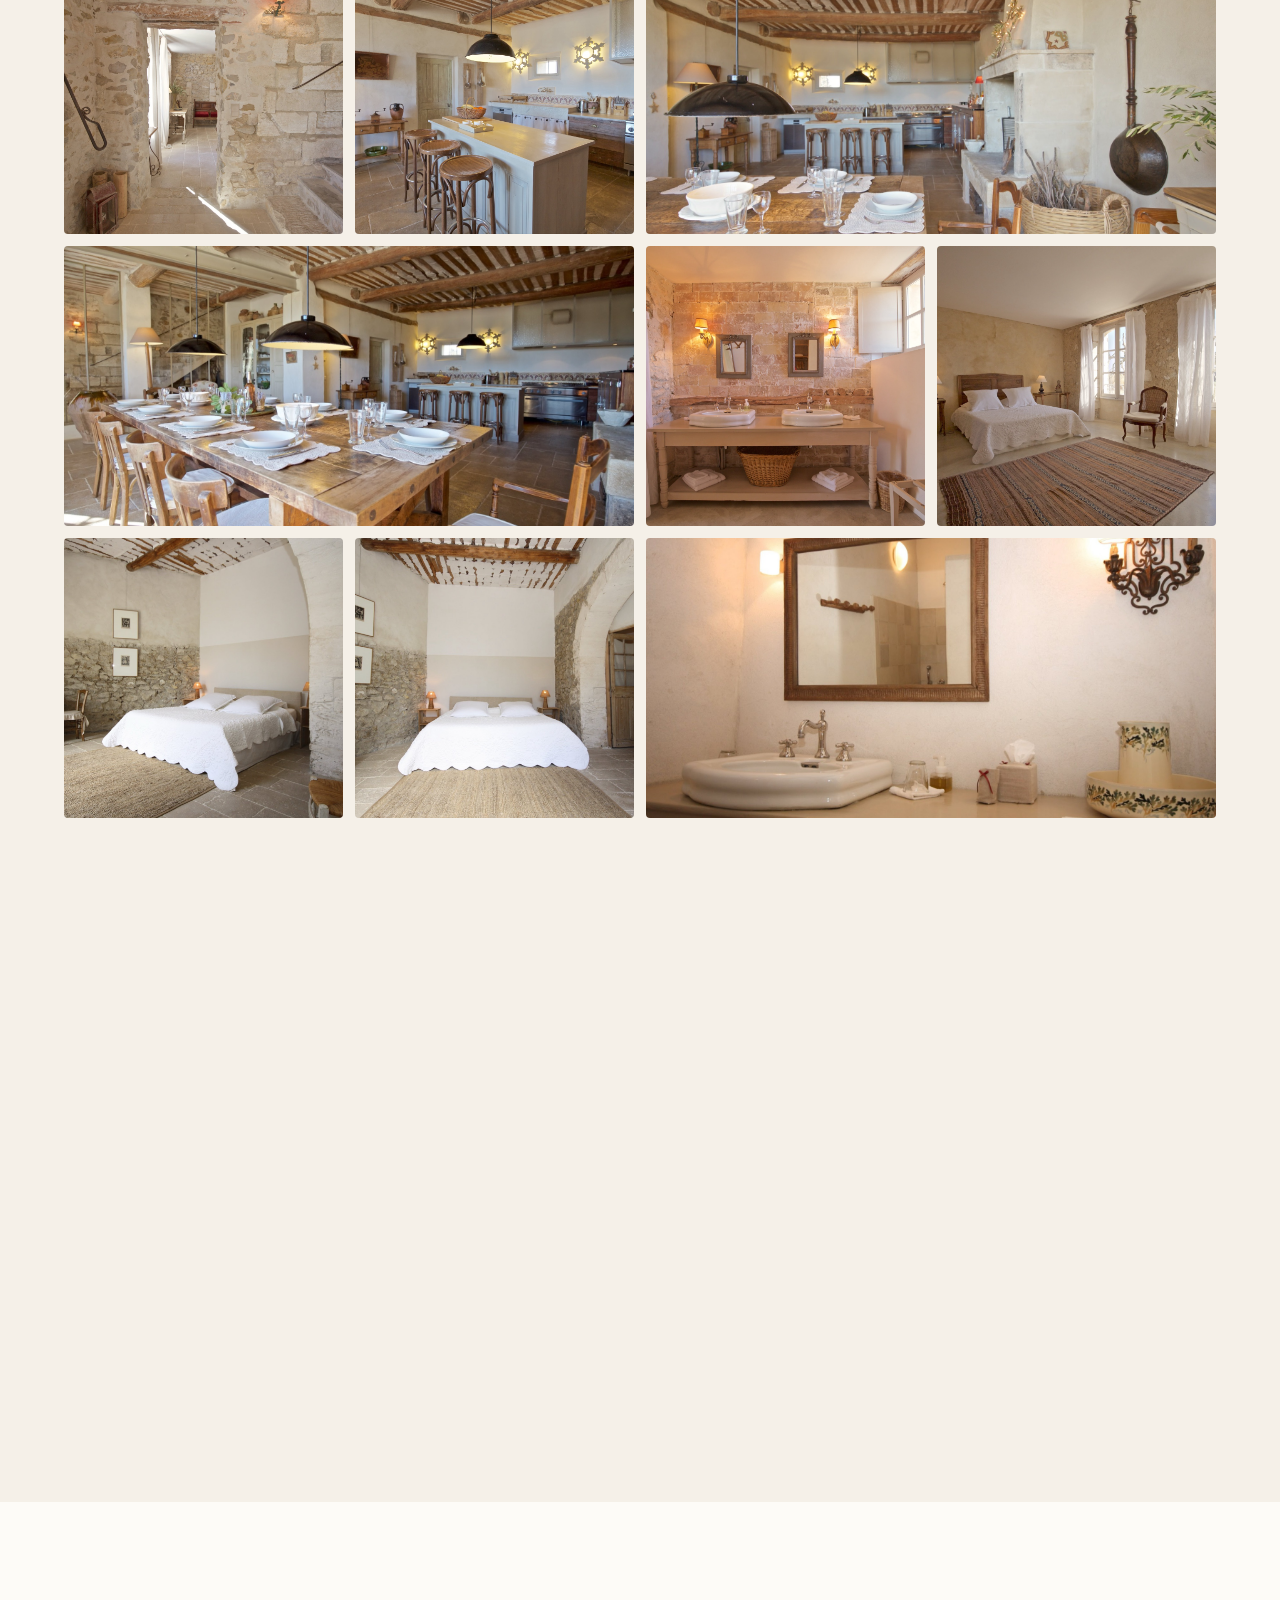
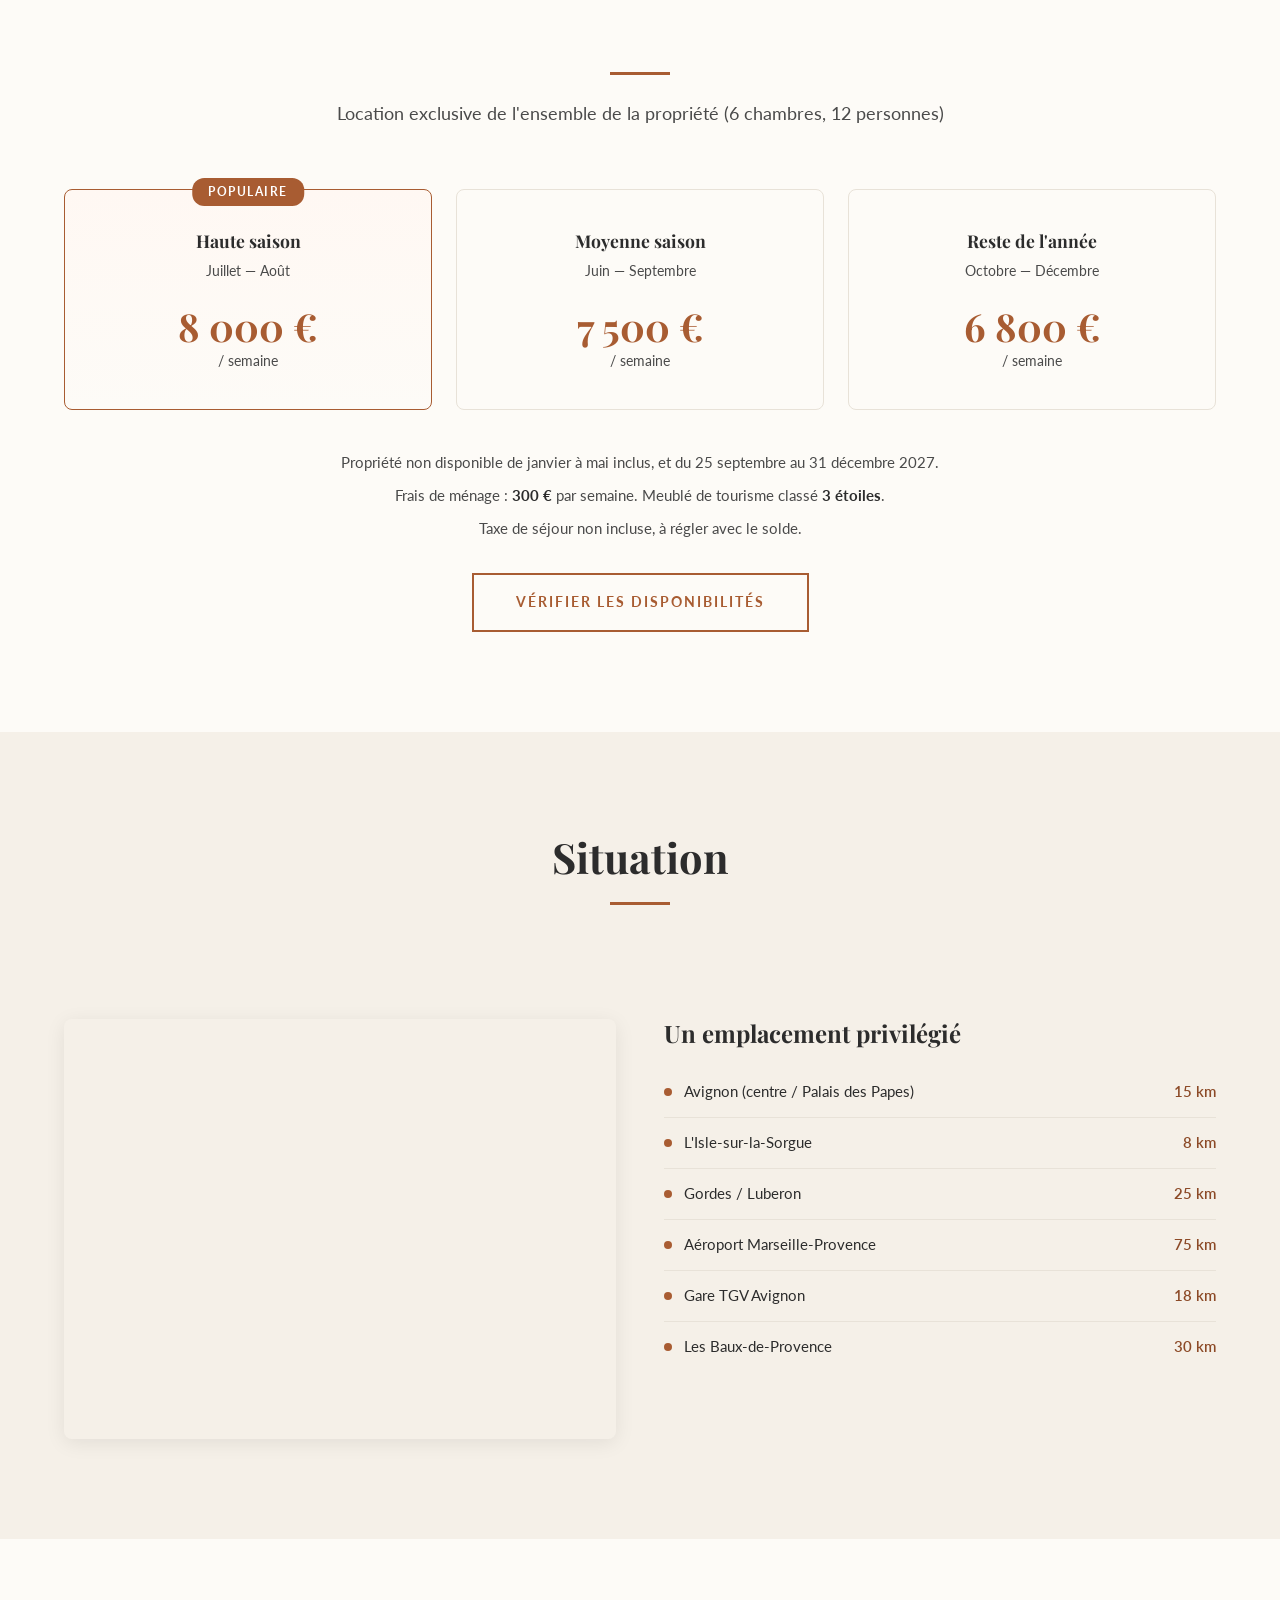
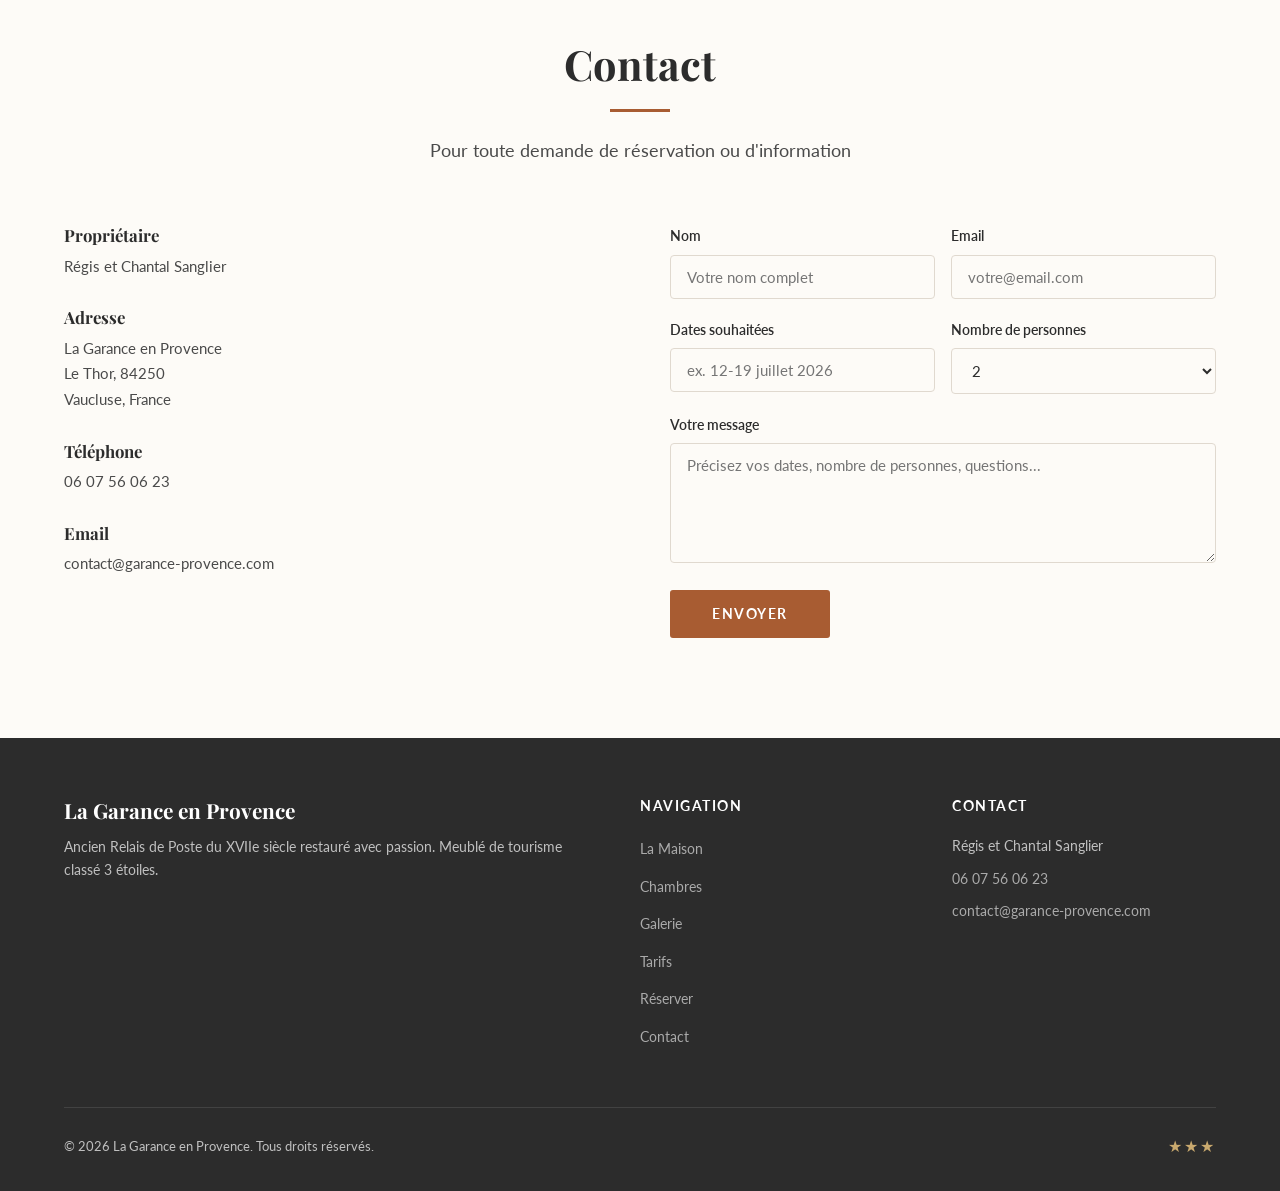
==== commit d2c52566: "Hero plus lisible + Les Pierres : acces independant - Hero : voile plus marque derriere le texte, om" ====
--- a/index.html
+++ b/index.html
@@ -257,7 +257,7 @@
             <h3 data-i18n="room6_title">Les Pierres</h3>
             <div class="room-tags">
               <span class="room-tag" data-i18n="room6_tag1">Rez-de-jardin</span>
-              <span class="room-tag" data-i18n="room6_tag2">Accès extérieur</span>
+              <span class="room-tag" data-i18n="room6_tag2">Accès indépendant</span>
             </div>
             <p data-i18n="room6_desc">Lit 160 cm, salle de douche privative à l'italienne.</p>
           </div>
--- a/styles.css
+++ b/styles.css
@@ -244,7 +244,8 @@
   position: absolute;
   inset: 0;
   background:
-    linear-gradient(to bottom, rgba(0,0,0,0.25) 0%, rgba(0,0,0,0.10) 40%, rgba(0,0,0,0.40) 100%),
+    radial-gradient(ellipse 70% 45% at 50% 50%, rgba(0,0,0,0.38) 0%, rgba(0,0,0,0) 100%),
+    linear-gradient(to bottom, rgba(0,0,0,0.30) 0%, rgba(0,0,0,0.22) 45%, rgba(0,0,0,0.50) 100%),
     url('images/piscine-1.jpg') center/cover no-repeat;
   transform: scale(1.05);
   transition: transform 12s ease-out;
@@ -257,6 +258,7 @@
   z-index: 2;
   color: #fff;
   padding: 0 24px;
+  text-shadow: 0 1px 3px rgba(0,0,0,0.45), 0 2px 18px rgba(0,0,0,0.35);
 }
 
 .hero-tag {
@@ -278,8 +280,8 @@
 }
 
 .hero-sub {
-  font-size: 1.2rem;
-  font-weight: 300;
+  font-size: 1.25rem;
+  font-weight: 400;
   max-width: 560px;
   margin: 0 auto 40px;
   opacity: 0;
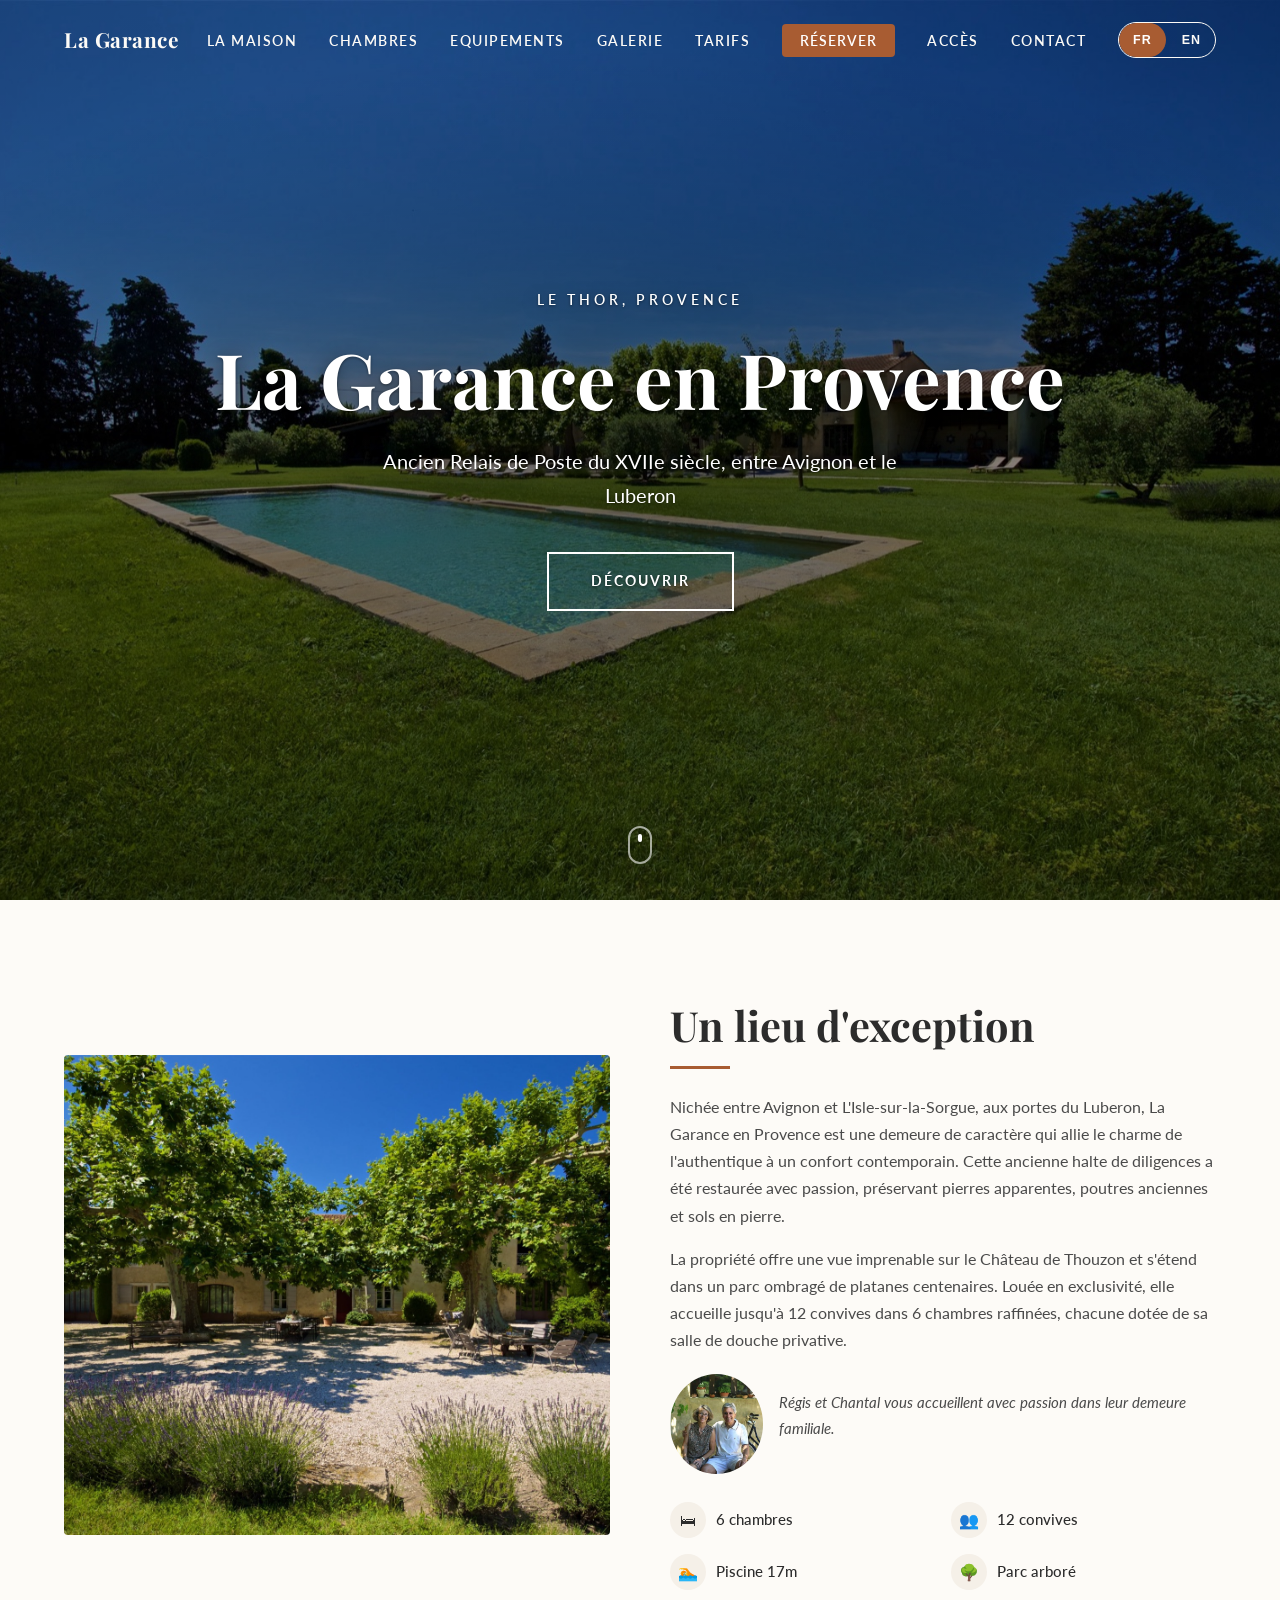
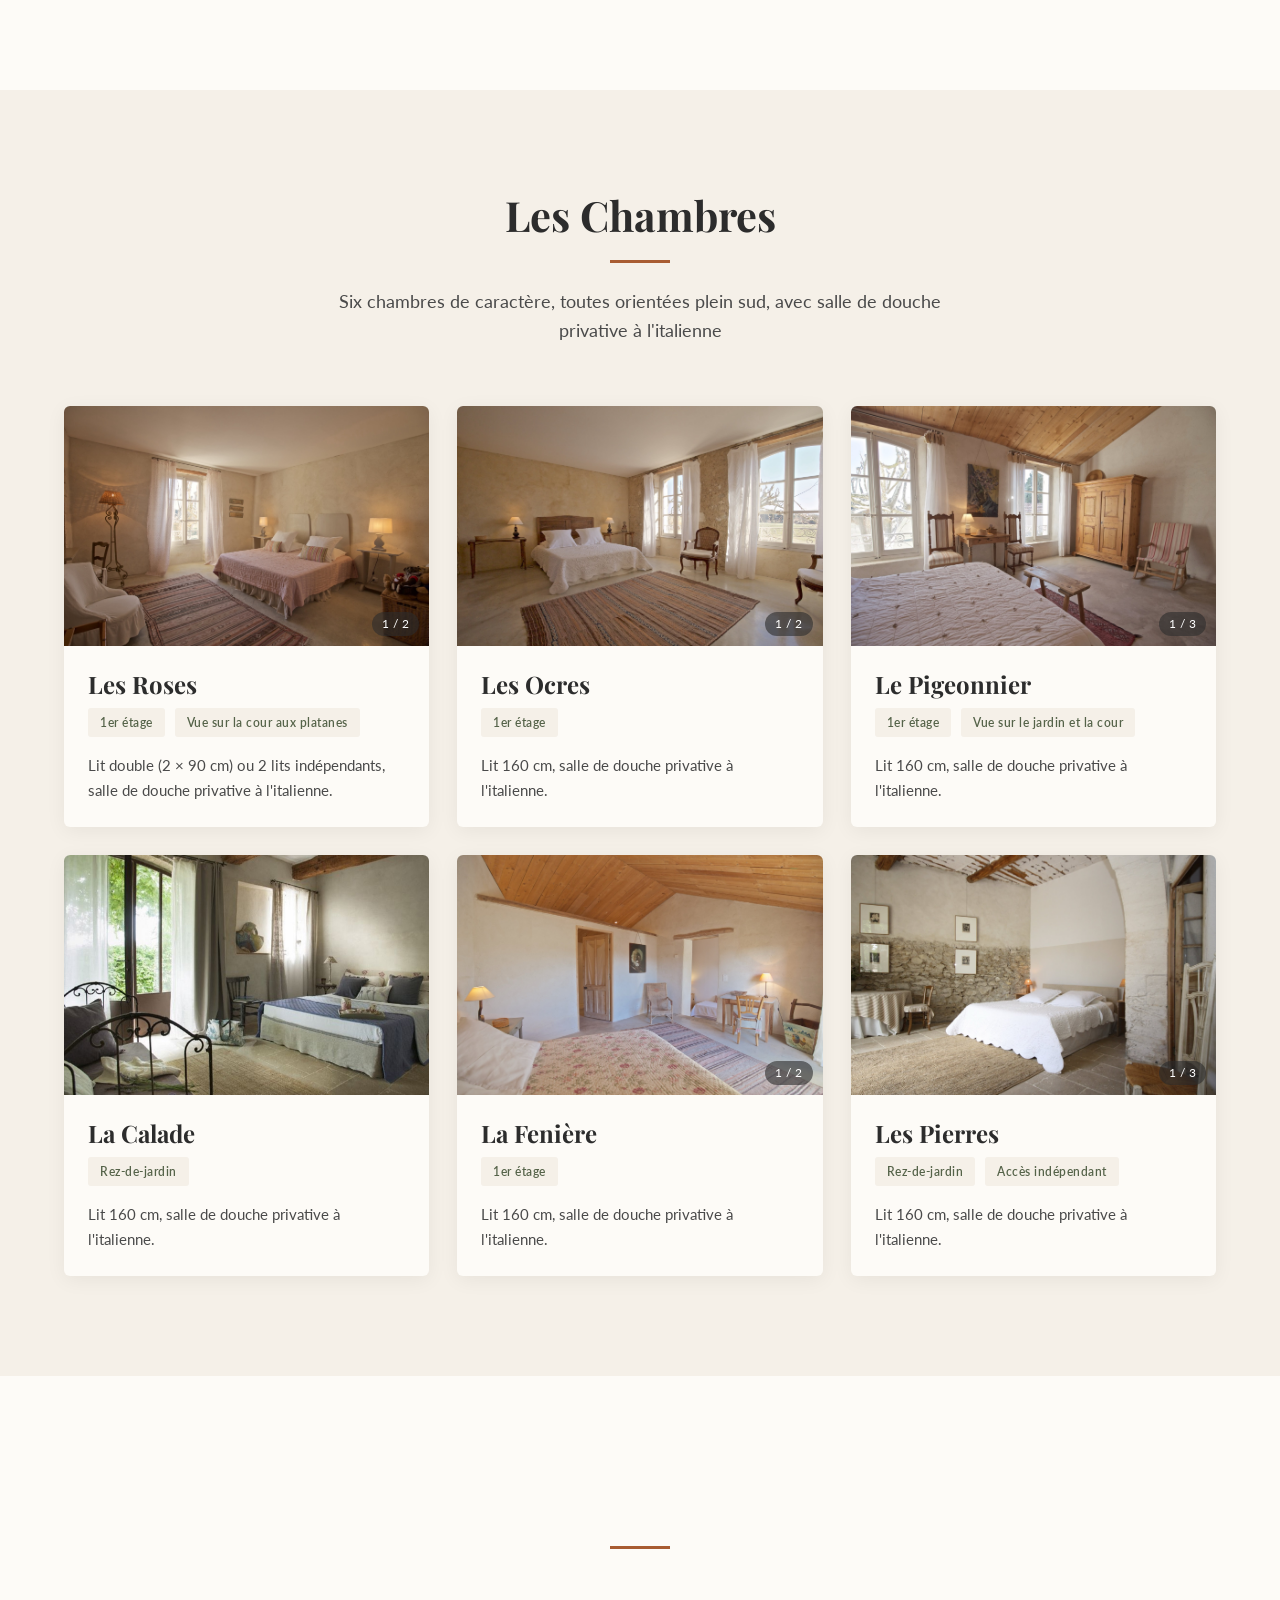
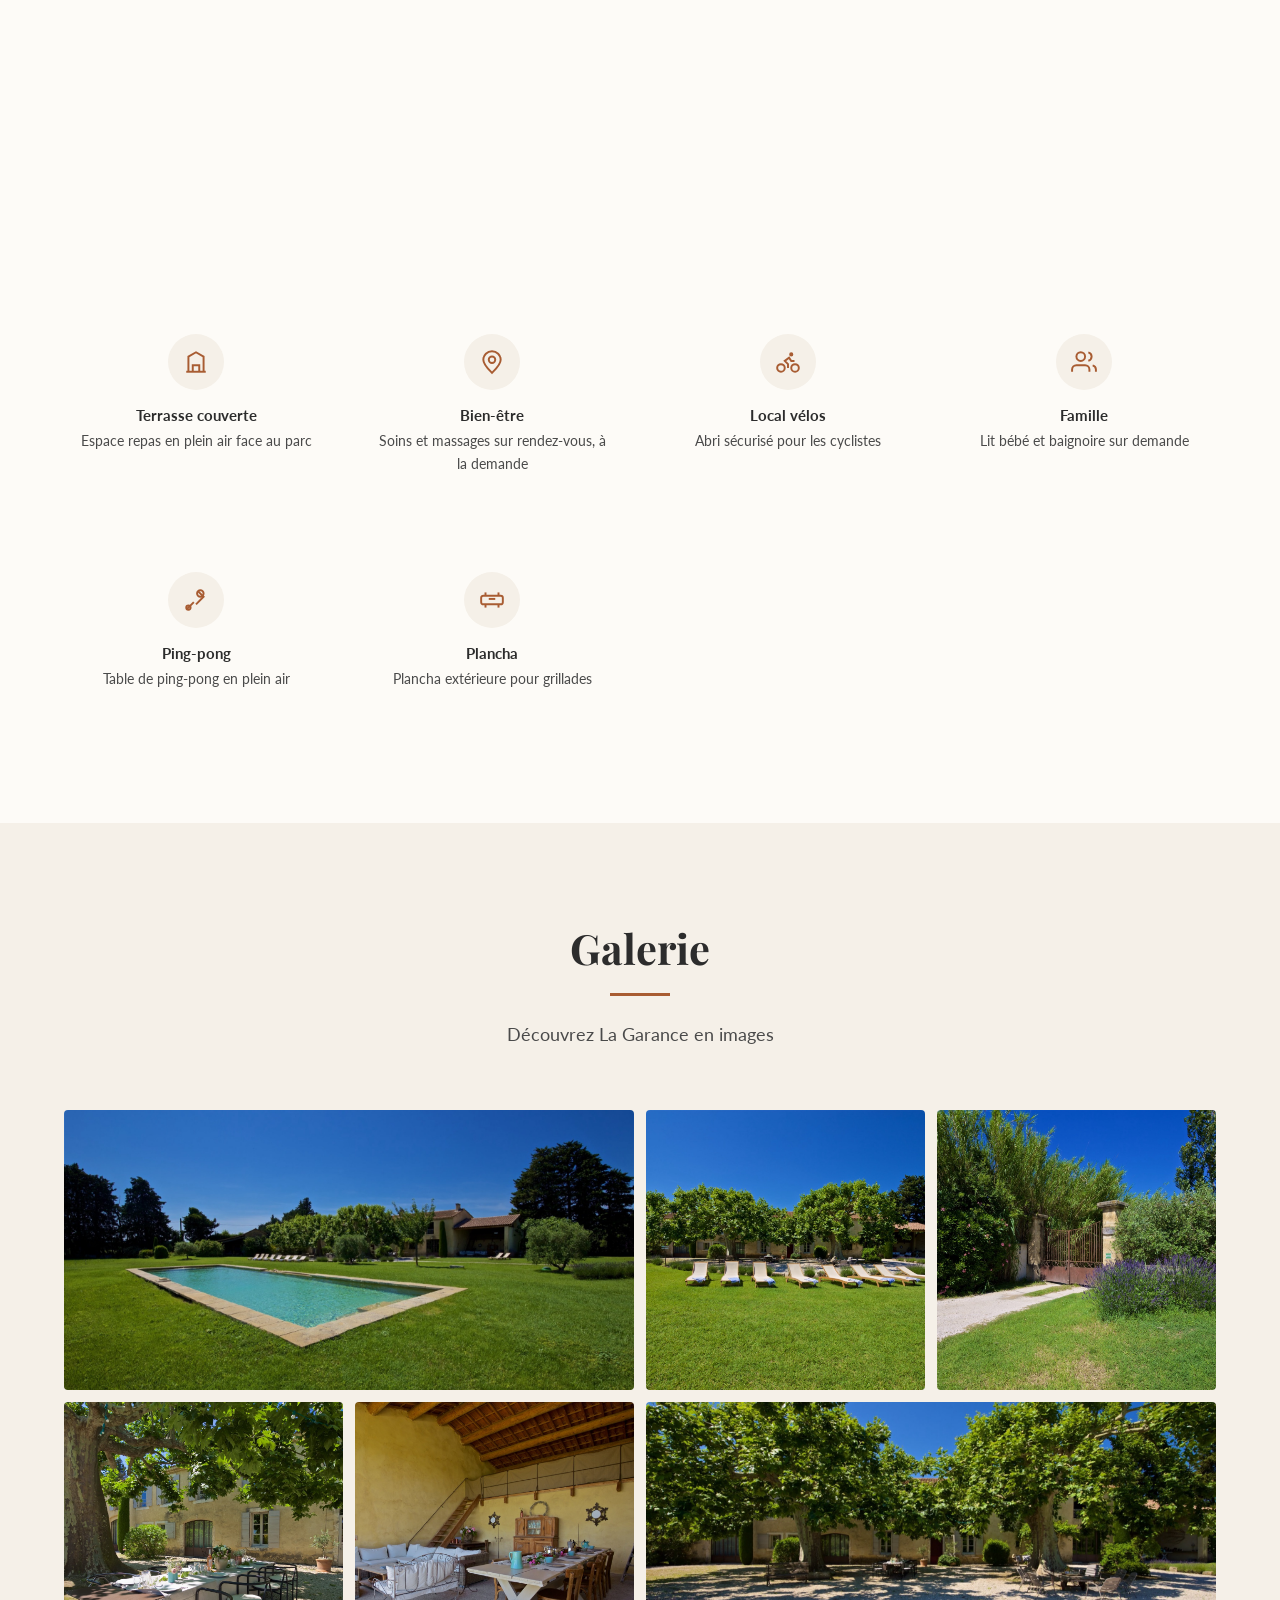
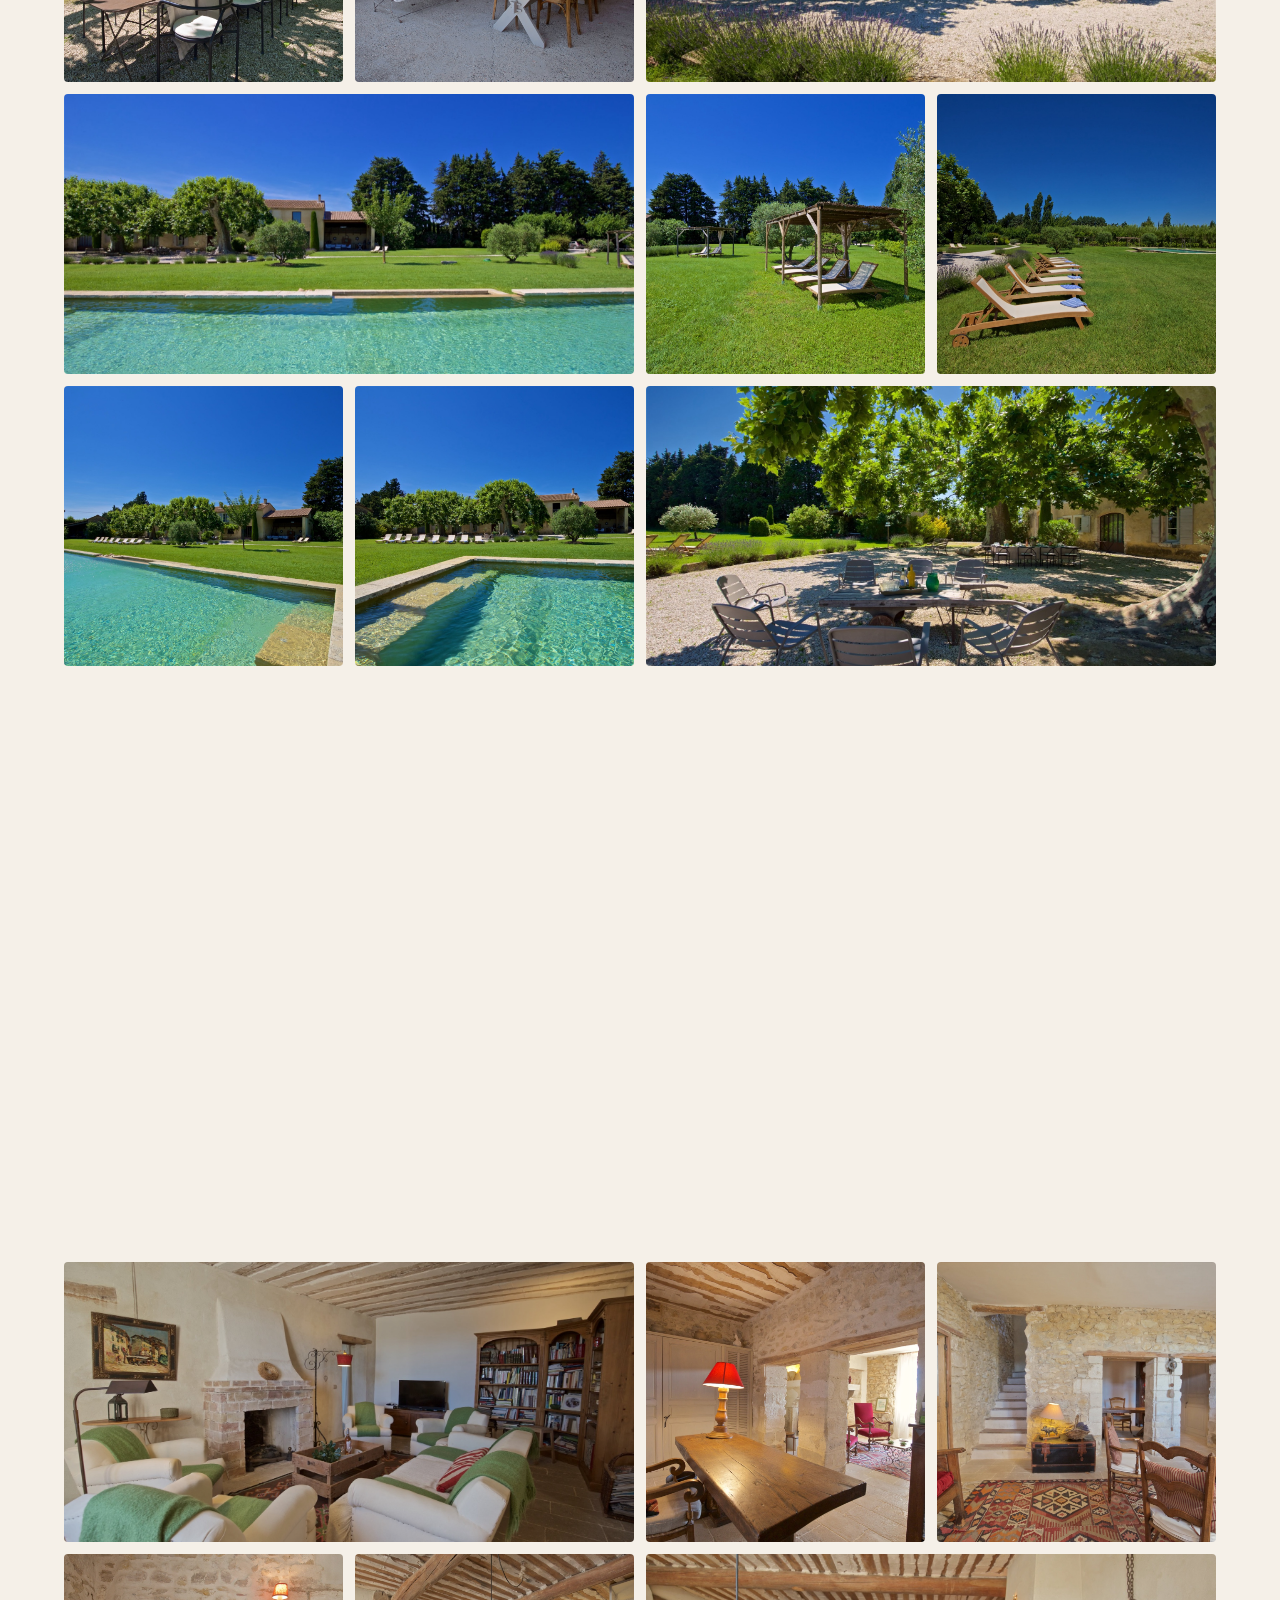
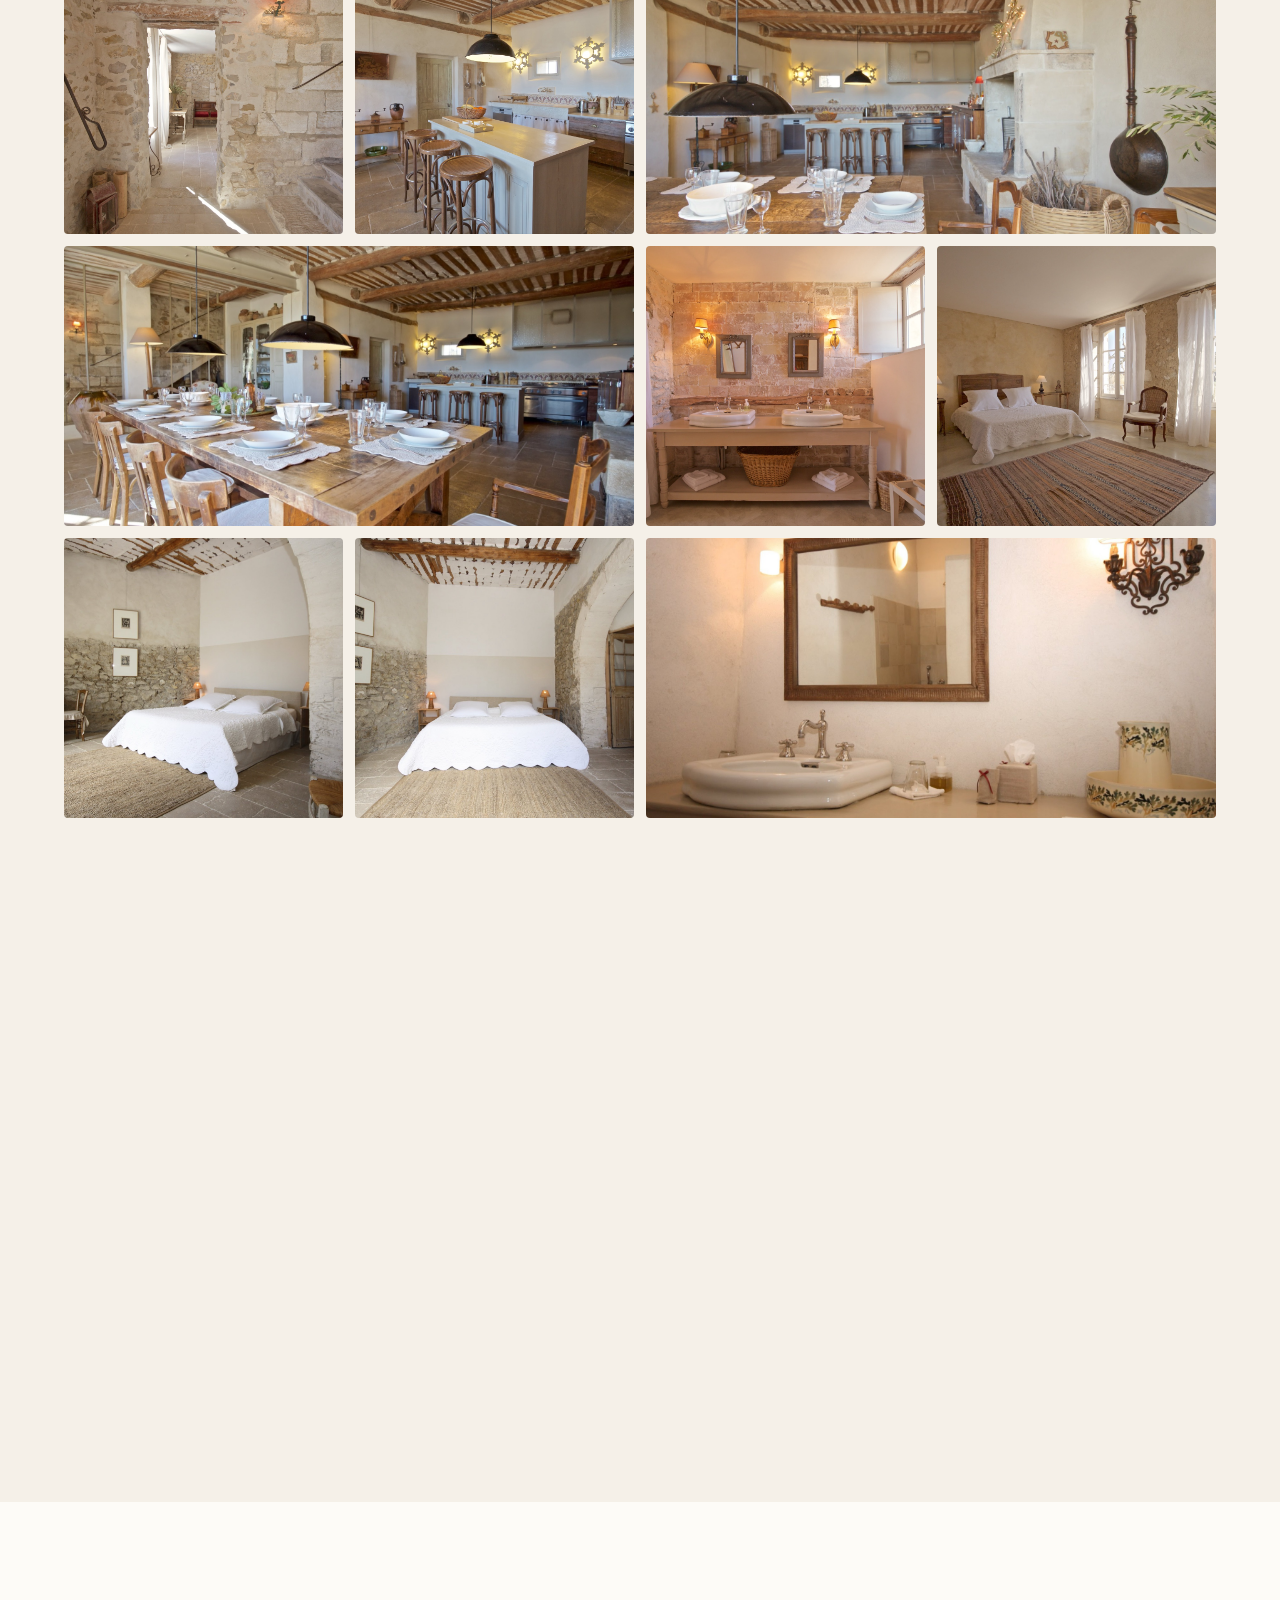
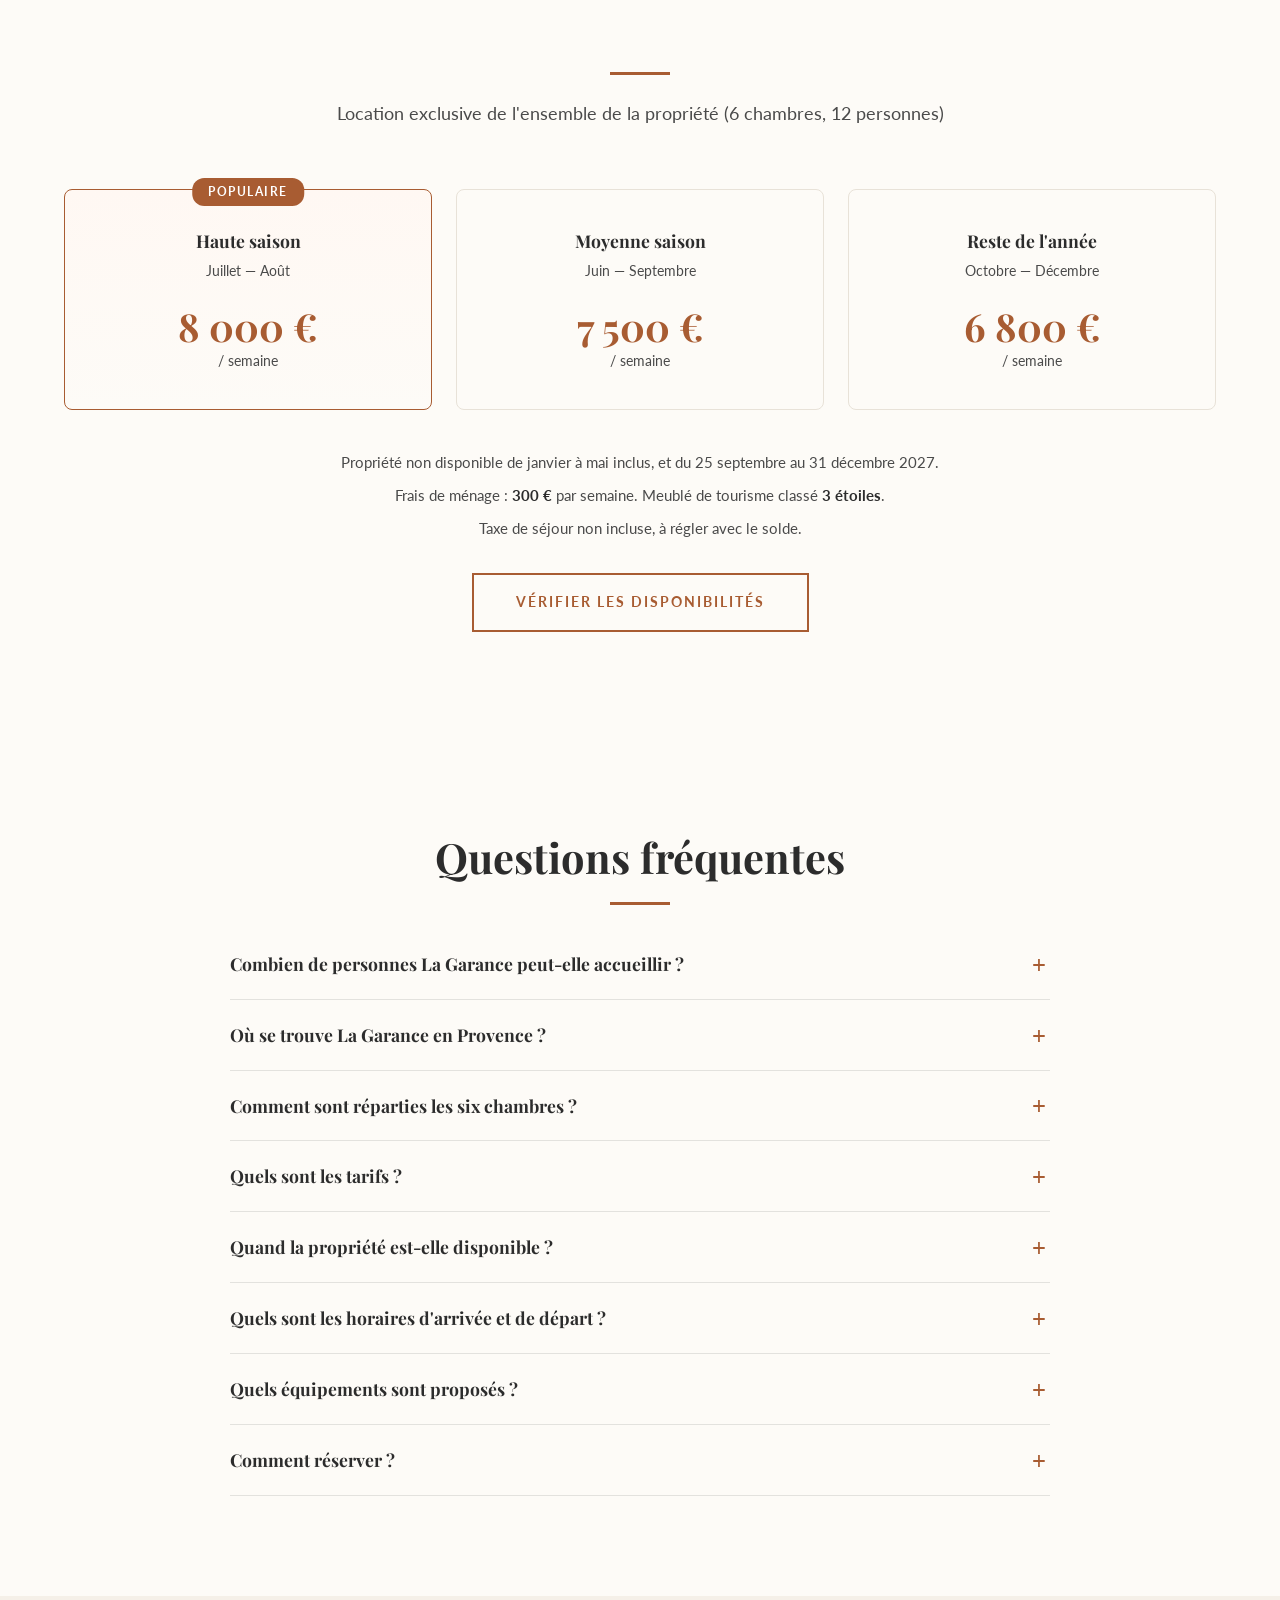
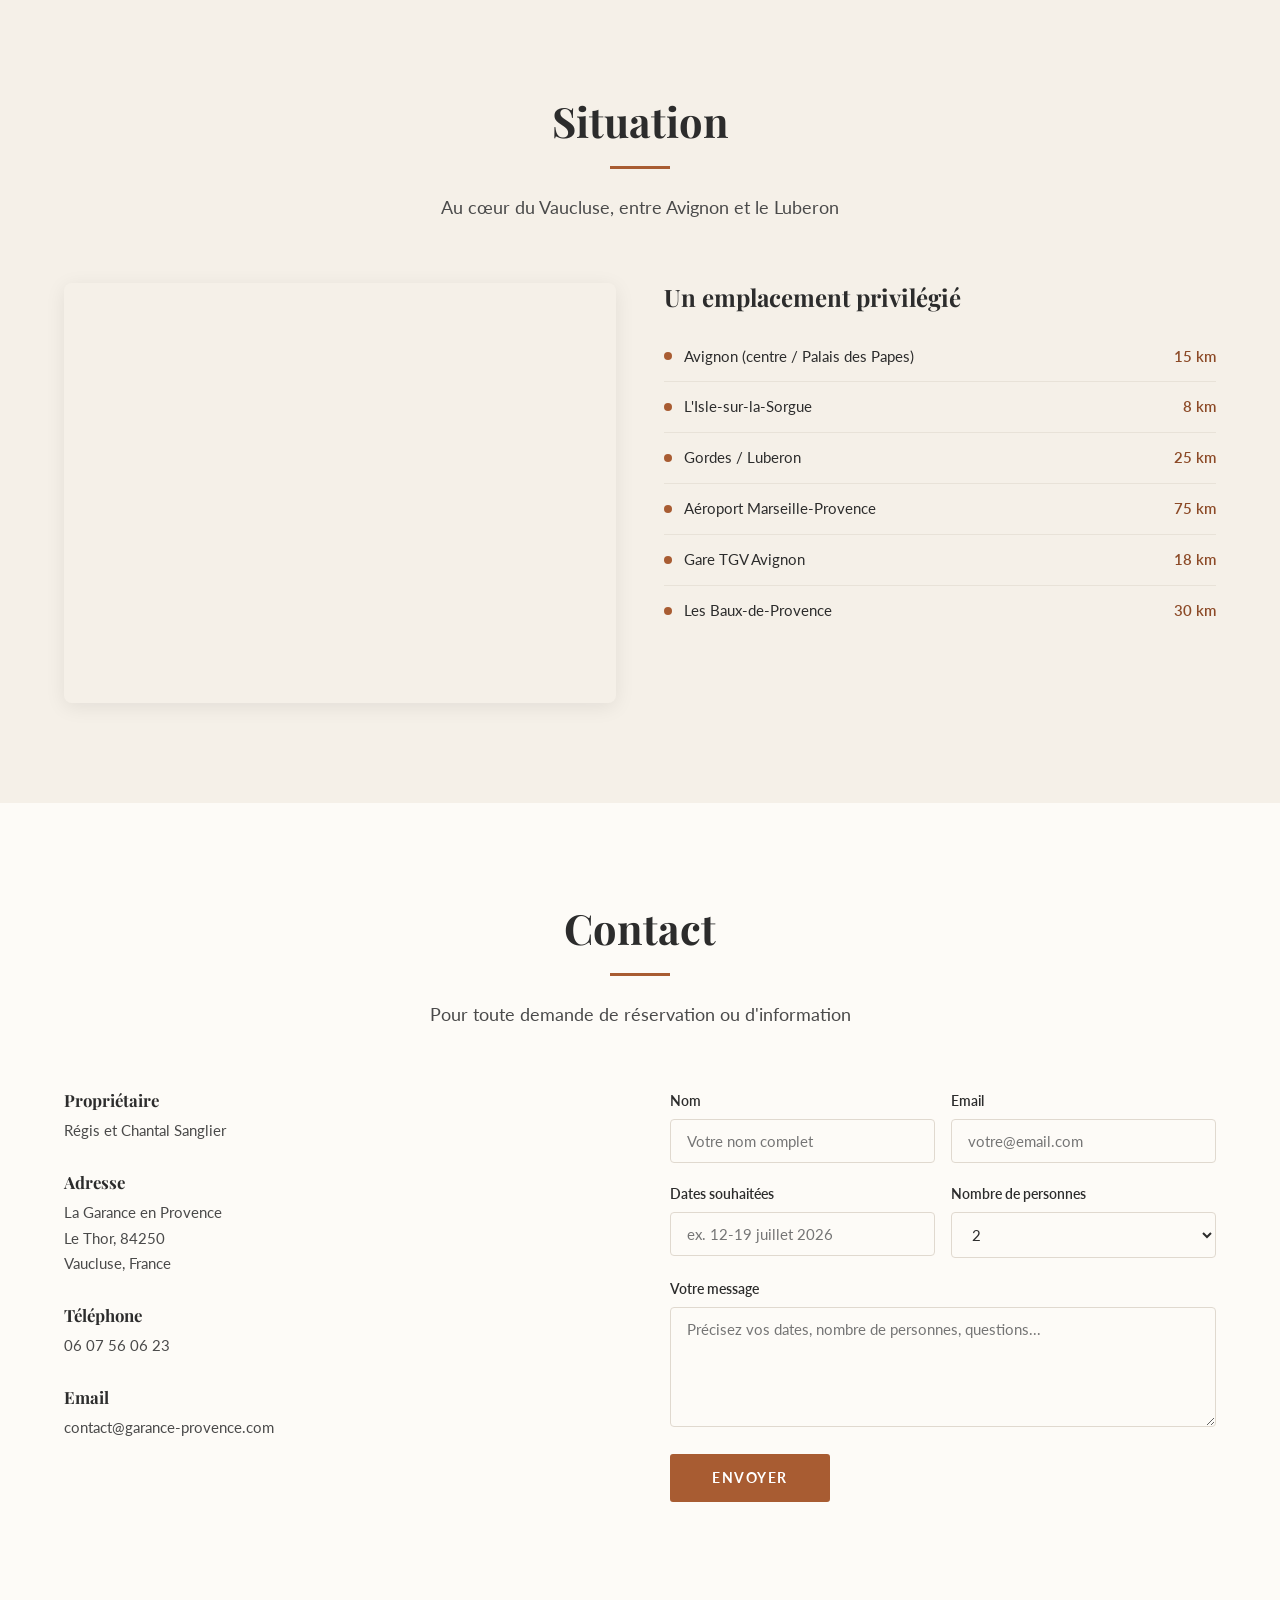
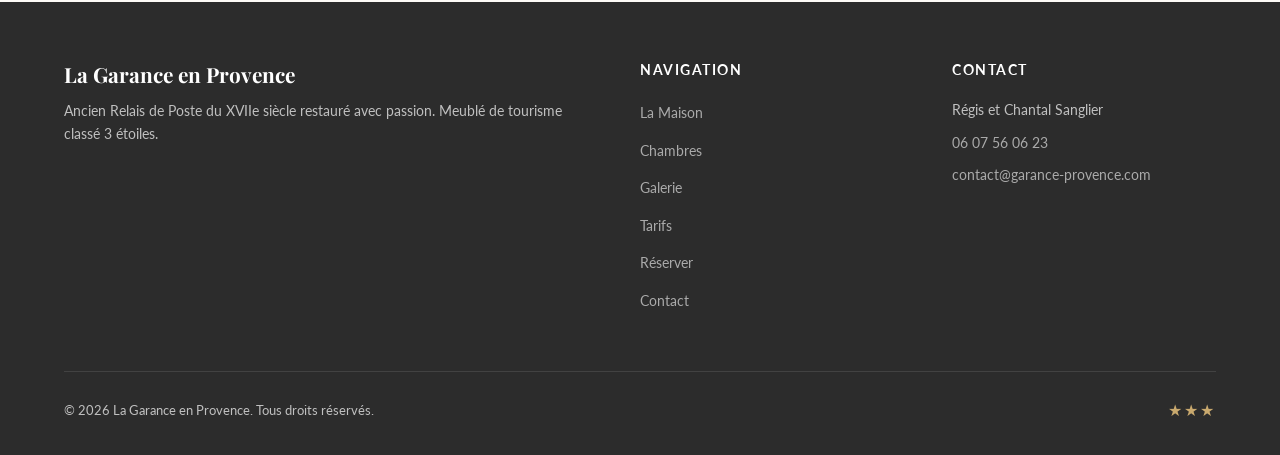
==== commit d34c303b: "SEO + LLM : page anglaise /en/, FAQ, donnees structurees, llms.txt - Page anglaise statique /en/ (hr" ====
--- a/index.html
+++ b/index.html
@@ -3,20 +3,24 @@
 <head>
   <meta charset="UTF-8">
   <meta name="viewport" content="width=device-width, initial-scale=1.0">
-  <title>La Garance en Provence — Location de vacances, Le Thor, Vaucluse</title>
-  <meta name="description" content="La Garance en Provence : ancien Relais de Poste du XVIIe siècle restauré. 6 chambres, piscine à débordement, entre Avignon et le Luberon. Location exclusive.">
+  <title>La Garance en Provence — Location de vacances au Thor</title>
+  <meta name="description" content="Ancien Relais de Poste du XVIIe siècle restauré au Thor, entre Avignon et le Luberon. 6 chambres, 12 personnes, piscine. Location exclusive à la semaine.">
   <meta name="keywords" content="location vacances provence, le thor, vaucluse, luberon, avignon, piscine, maison de charme, gîte luxe">
   <link rel="canonical" href="https://www.garance-provence.com/">
+  <link rel="alternate" hreflang="fr" href="https://www.garance-provence.com/">
+  <link rel="alternate" hreflang="en" href="https://www.garance-provence.com/en/">
+  <link rel="alternate" hreflang="x-default" href="https://www.garance-provence.com/">
   <meta property="og:title" content="La Garance en Provence — Location de vacances en Provence">
   <meta property="og:description" content="Ancien Relais de Poste du XVIIe siècle, 6 chambres, piscine à débordement, entre Avignon et le Luberon.">
   <meta property="og:type" content="website">
-  <meta property="og:url" content="https://www.garance-provence.com">
-  <meta property="og:image" content="https://www.garance-provence.com/images/vue-exterieure-maison.jpg">
+  <meta property="og:url" content="https://www.garance-provence.com/">
+  <meta property="og:image" content="https://www.garance-provence.com/images/og-garance.jpg">
   <meta property="og:locale" content="fr_FR">
+  <meta property="og:locale:alternate" content="en_US">
   <meta name="twitter:card" content="summary_large_image">
-  <meta name="twitter:title" content="La Garance en Provence — Location de vacances">
-  <meta name="twitter:description" content="Ancien Relais de Poste du XVIIe siècle restauré. 6 chambres, piscine à débordement, entre Avignon et le Luberon.">
-  <meta name="twitter:image" content="https://www.garance-provence.com/images/vue-exterieure-maison.jpg">
+  <meta name="twitter:title" content="La Garance en Provence — Location de vacances en Provence">
+  <meta name="twitter:description" content="Ancien Relais de Poste du XVIIe siècle, 6 chambres, piscine à débordement, entre Avignon et le Luberon.">
+  <meta name="twitter:image" content="https://www.garance-provence.com/images/og-garance.jpg">
   <meta name="geo.region" content="FR-84">
   <meta name="geo.placename" content="Le Thor">
 
@@ -24,46 +28,201 @@
   <link rel="preload" as="image" href="images/piscine-1.jpg">
 
   <!-- Structured data -->
+  <!-- seo:jsonld:start (généré par tools/build_seo.py) -->
   <script type="application/ld+json">
-  {
-    "@context": "https://schema.org",
-    "@type": "LodgingBusiness",
-    "name": "La Garance en Provence",
-    "description": "Ancien Relais de Poste du XVIIe siècle restauré. 6 chambres avec salle de douche privative, piscine à débordement de 17m, entre Avignon et le Luberon.",
-    "url": "https://www.garance-provence.com",
-    "image": "https://www.garance-provence.com/images/vue-exterieure-maison.jpg",
-    "address": {
-      "@type": "PostalAddress",
-      "streetAddress": "4010 Route de Saint Saturnin d'Avignon",
-      "addressLocality": "Le Thor",
-      "postalCode": "84250",
-      "addressRegion": "Vaucluse",
-      "addressCountry": "FR"
-    },
-    "geo": {
-      "@type": "GeoCoordinates",
-      "latitude": 43.905,
-      "longitude": 4.978
-    },
-    "telephone": "+33607560623",
-    "starRating": {
-      "@type": "Rating",
-      "ratingValue": "3"
-    },
-    "numberOfRooms": 6,
-    "amenityFeature": [
-      {"@type": "LocationFeatureSpecification", "name": "Piscine à débordement 17m", "value": true},
-      {"@type": "LocationFeatureSpecification", "name": "Wi-Fi gratuit", "value": true},
-      {"@type": "LocationFeatureSpecification", "name": "Parking privé", "value": true},
-      {"@type": "LocationFeatureSpecification", "name": "Borne recharge électrique", "value": true}
-    ],
-    "checkinTime": "16:00",
-    "checkoutTime": "10:00",
-    "priceRange": "6800€ - 8000€ / semaine",
-    "currenciesAccepted": "EUR",
-    "maximumAttendeeCapacity": 12
-  }
+{
+  "@context": "https://schema.org",
+  "@type": "LodgingBusiness",
+  "name": "La Garance en Provence",
+  "description": "Ancien Relais de Poste du XVIIe siècle restauré. 6 chambres avec salle de douche privative, piscine à débordement de 17 m, entre Avignon et le Luberon.",
+  "url": "https://www.garance-provence.com/",
+  "image": "https://www.garance-provence.com/images/og-garance.jpg",
+  "inLanguage": "fr",
+  "address": {
+    "@type": "PostalAddress",
+    "streetAddress": "4010 Route de Saint Saturnin d'Avignon",
+    "addressLocality": "Le Thor",
+    "postalCode": "84250",
+    "addressRegion": "Vaucluse",
+    "addressCountry": "FR"
+  },
+  "geo": {
+    "@type": "GeoCoordinates",
+    "latitude": 43.905,
+    "longitude": 4.978
+  },
+  "telephone": "+33607560623",
+  "email": "contact@garance-provence.com",
+  "starRating": {
+    "@type": "Rating",
+    "ratingValue": "3"
+  },
+  "numberOfRooms": 6,
+  "maximumAttendeeCapacity": 12,
+  "amenityFeature": [
+    {
+      "@type": "LocationFeatureSpecification",
+      "name": "Piscine à débordement",
+      "value": true
+    },
+    {
+      "@type": "LocationFeatureSpecification",
+      "name": "Pétanque",
+      "value": true
+    },
+    {
+      "@type": "LocationFeatureSpecification",
+      "name": "WiFi gratuit",
+      "value": true
+    },
+    {
+      "@type": "LocationFeatureSpecification",
+      "name": "Parking privé",
+      "value": true
+    },
+    {
+      "@type": "LocationFeatureSpecification",
+      "name": "Terrasse couverte",
+      "value": true
+    },
+    {
+      "@type": "LocationFeatureSpecification",
+      "name": "Bien-être",
+      "value": true
+    },
+    {
+      "@type": "LocationFeatureSpecification",
+      "name": "Local vélos",
+      "value": true
+    },
+    {
+      "@type": "LocationFeatureSpecification",
+      "name": "Famille",
+      "value": true
+    },
+    {
+      "@type": "LocationFeatureSpecification",
+      "name": "Ping-pong",
+      "value": true
+    },
+    {
+      "@type": "LocationFeatureSpecification",
+      "name": "Plancha",
+      "value": true
+    }
+  ],
+  "containsPlace": [
+    {
+      "@type": "HotelRoom",
+      "name": "Les Roses",
+      "description": "1er étage. Vue sur la cour aux platanes. Lit double (2 × 90 cm) ou 2 lits indépendants, salle de douche privative à l'italienne."
+    },
+    {
+      "@type": "HotelRoom",
+      "name": "Les Ocres",
+      "description": "1er étage. Lit 160 cm, salle de douche privative à l'italienne."
+    },
+    {
+      "@type": "HotelRoom",
+      "name": "Le Pigeonnier",
+      "description": "1er étage. Vue sur le jardin et la cour. Lit 160 cm, salle de douche privative à l'italienne."
+    },
+    {
+      "@type": "HotelRoom",
+      "name": "La Calade",
+      "description": "Rez-de-jardin. Lit 160 cm, salle de douche privative à l'italienne."
+    },
+    {
+      "@type": "HotelRoom",
+      "name": "La Fenière",
+      "description": "1er étage. Lit 160 cm, salle de douche privative à l'italienne."
+    },
+    {
+      "@type": "HotelRoom",
+      "name": "Les Pierres",
+      "description": "Rez-de-jardin. Accès indépendant. Lit 160 cm, salle de douche privative à l'italienne."
+    }
+  ],
+  "checkinTime": "16:00",
+  "checkoutTime": "10:00",
+  "priceRange": "6800€ - 8000€ / semaine",
+  "currenciesAccepted": "EUR"
+}
   </script>
+  <script type="application/ld+json">
+{
+  "@context": "https://schema.org",
+  "@type": "FAQPage",
+  "inLanguage": "fr",
+  "mainEntity": [
+    {
+      "@type": "Question",
+      "name": "Combien de personnes La Garance peut-elle accueillir ?",
+      "acceptedAnswer": {
+        "@type": "Answer",
+        "text": "La Garance accueille jusqu'à 12 personnes dans 6 chambres, chacune avec salle de douche privative à l'italienne. La propriété est louée en exclusivité."
+      }
+    },
+    {
+      "@type": "Question",
+      "name": "Où se trouve La Garance en Provence ?",
+      "acceptedAnswer": {
+        "@type": "Answer",
+        "text": "Au Thor (84250), dans le Vaucluse, entre Avignon et L'Isle-sur-la-Sorgue, aux portes du Luberon. La propriété est un ancien Relais de Poste du XVIIe siècle restauré, classé meublé de tourisme 3 étoiles."
+      }
+    },
+    {
+      "@type": "Question",
+      "name": "Comment sont réparties les six chambres ?",
+      "acceptedAnswer": {
+        "@type": "Answer",
+        "text": "Les Roses : 1er étage, lit double (2 × 90 cm) ou 2 lits indépendants, vue sur la cour aux platanes. Les Ocres : 1er étage, lit 160 cm. Le Pigeonnier : 1er étage, lit 160 cm, vue sur le jardin et la cour. La Fenière : 1er étage, lit 160 cm. La Calade : rez-de-jardin, lit 160 cm. Les Pierres : rez-de-jardin avec accès indépendant, lit 160 cm."
+      }
+    },
+    {
+      "@type": "Question",
+      "name": "Quels sont les tarifs ?",
+      "acceptedAnswer": {
+        "@type": "Answer",
+        "text": "Location à la semaine de l'ensemble de la propriété : 8 000 € en haute saison (juillet – août), 7 500 € en moyenne saison (juin et septembre), 6 800 € le reste de l'année (octobre à décembre). Frais de ménage : 300 € par semaine. Taxe de séjour non incluse, à régler avec le solde."
+      }
+    },
+    {
+      "@type": "Question",
+      "name": "Quand la propriété est-elle disponible ?",
+      "acceptedAnswer": {
+        "@type": "Answer",
+        "text": "La propriété n'est pas louée de janvier à mai inclus, ni du 25 septembre au 31 décembre 2027. Le calendrier de la page de réservation indique les dates disponibles."
+      }
+    },
+    {
+      "@type": "Question",
+      "name": "Quels sont les horaires d'arrivée et de départ ?",
+      "acceptedAnswer": {
+        "@type": "Answer",
+        "text": "Arrivée à partir de 16 h, départ avant 10 h."
+      }
+    },
+    {
+      "@type": "Question",
+      "name": "Quels équipements sont proposés ?",
+      "acceptedAnswer": {
+        "@type": "Answer",
+        "text": "Piscine à débordement de 17 mètres, WiFi gratuit, parking privé avec borne de recharge pour véhicule électrique, terrasse couverte, terrain de pétanque, ping-pong, plancha, local à vélos, lit bébé et baignoire sur demande, soins et massages sur rendez-vous."
+      }
+    },
+    {
+      "@type": "Question",
+      "name": "Comment réserver ?",
+      "acceptedAnswer": {
+        "@type": "Answer",
+        "text": "Choisissez vos dates sur le calendrier de la page de réservation puis envoyez votre demande. Régis vous contacte sous 24 h pour confirmer la disponibilité et les modalités de paiement. Une demande ne constitue pas une réservation ferme."
+      }
+    }
+  ]
+}
+  </script>
+  <!-- seo:jsonld:end -->
 
   <!-- Fonts -->
   <link rel="preconnect" href="https://fonts.googleapis.com">
@@ -525,6 +684,49 @@
       </div>
     </div>
   </section>
+
+  <!-- seo:faq:start (généré par tools/build_seo.py) -->
+  <section id="faq" class="faq">
+    <div class="container">
+      <h2 class="section-title reveal" data-i18n="faq_title">Questions fréquentes</h2>
+      <hr class="section-divider">
+      <div class="faq-list">
+        <details class="faq-item reveal">
+          <summary data-i18n="faq_q1">Combien de personnes La Garance peut-elle accueillir ?</summary>
+          <p data-i18n="faq_a1">La Garance accueille jusqu'à 12 personnes dans 6 chambres, chacune avec salle de douche privative à l'italienne. La propriété est louée en exclusivité.</p>
+        </details>
+        <details class="faq-item reveal">
+          <summary data-i18n="faq_q2">Où se trouve La Garance en Provence ?</summary>
+          <p data-i18n="faq_a2">Au Thor (84250), dans le Vaucluse, entre Avignon et L'Isle-sur-la-Sorgue, aux portes du Luberon. La propriété est un ancien Relais de Poste du XVIIe siècle restauré, classé meublé de tourisme 3 étoiles.</p>
+        </details>
+        <details class="faq-item reveal">
+          <summary data-i18n="faq_q3">Comment sont réparties les six chambres ?</summary>
+          <p data-i18n="faq_a3">Les Roses : 1er étage, lit double (2 × 90 cm) ou 2 lits indépendants, vue sur la cour aux platanes. Les Ocres : 1er étage, lit 160 cm. Le Pigeonnier : 1er étage, lit 160 cm, vue sur le jardin et la cour. La Fenière : 1er étage, lit 160 cm. La Calade : rez-de-jardin, lit 160 cm. Les Pierres : rez-de-jardin avec accès indépendant, lit 160 cm.</p>
+        </details>
+        <details class="faq-item reveal">
+          <summary data-i18n="faq_q4">Quels sont les tarifs ?</summary>
+          <p data-i18n="faq_a4">Location à la semaine de l'ensemble de la propriété : 8 000 € en haute saison (juillet – août), 7 500 € en moyenne saison (juin et septembre), 6 800 € le reste de l'année (octobre à décembre). Frais de ménage : 300 € par semaine. Taxe de séjour non incluse, à régler avec le solde.</p>
+        </details>
+        <details class="faq-item reveal">
+          <summary data-i18n="faq_q5">Quand la propriété est-elle disponible ?</summary>
+          <p data-i18n="faq_a5">La propriété n'est pas louée de janvier à mai inclus, ni du 25 septembre au 31 décembre 2027. Le calendrier de la page de réservation indique les dates disponibles.</p>
+        </details>
+        <details class="faq-item reveal">
+          <summary data-i18n="faq_q6">Quels sont les horaires d'arrivée et de départ ?</summary>
+          <p data-i18n="faq_a6">Arrivée à partir de 16 h, départ avant 10 h.</p>
+        </details>
+        <details class="faq-item reveal">
+          <summary data-i18n="faq_q7">Quels équipements sont proposés ?</summary>
+          <p data-i18n="faq_a7">Piscine à débordement de 17 mètres, WiFi gratuit, parking privé avec borne de recharge pour véhicule électrique, terrasse couverte, terrain de pétanque, ping-pong, plancha, local à vélos, lit bébé et baignoire sur demande, soins et massages sur rendez-vous.</p>
+        </details>
+        <details class="faq-item reveal">
+          <summary data-i18n="faq_q8">Comment réserver ?</summary>
+          <p data-i18n="faq_a8">Choisissez vos dates sur le calendrier de la page de réservation puis envoyez votre demande. Régis vous contacte sous 24 h pour confirmer la disponibilité et les modalités de paiement. Une demande ne constitue pas une réservation ferme.</p>
+        </details>
+      </div>
+    </div>
+  </section>
+  <!-- seo:faq:end -->
 
   <!-- ============== LOCATION ============== -->
   <section id="location" class="location">
--- a/styles.css
+++ b/styles.css
@@ -831,6 +831,59 @@
 
 .pricing-note strong { color: var(--charcoal); }
 
+/* --- FAQ --- */
+.faq {
+  padding: var(--section-pad) 0;
+  background: var(--warm-white);
+}
+
+.faq-list {
+  max-width: 820px;
+  margin: 0 auto;
+}
+
+.faq-item {
+  border-bottom: 1px solid rgba(0,0,0,0.1);
+}
+
+.faq-item summary {
+  position: relative;
+  padding: 20px 40px 20px 0;
+  font-family: var(--font-serif);
+  font-size: 1.1rem;
+  font-weight: 700;
+  color: var(--charcoal);
+  cursor: pointer;
+  list-style: none;
+}
+
+.faq-item summary::-webkit-details-marker { display: none; }
+
+.faq-item summary::after {
+  content: '+';
+  position: absolute;
+  right: 4px;
+  top: 50%;
+  transform: translateY(-50%);
+  font-family: var(--font-sans);
+  font-size: 1.5rem;
+  font-weight: 400;
+  color: var(--terracotta);
+}
+
+.faq-item[open] summary::after { content: '\2212'; }
+
+.faq-item summary:focus-visible {
+  outline: 2px solid var(--terracotta);
+  outline-offset: 2px;
+}
+
+.faq-item p {
+  padding: 0 40px 22px 0;
+  color: var(--charcoal-lt);
+  font-size: 0.98rem;
+}
+
 /* --- LOCATION --- */
 .location {
   padding: var(--section-pad) 0;
